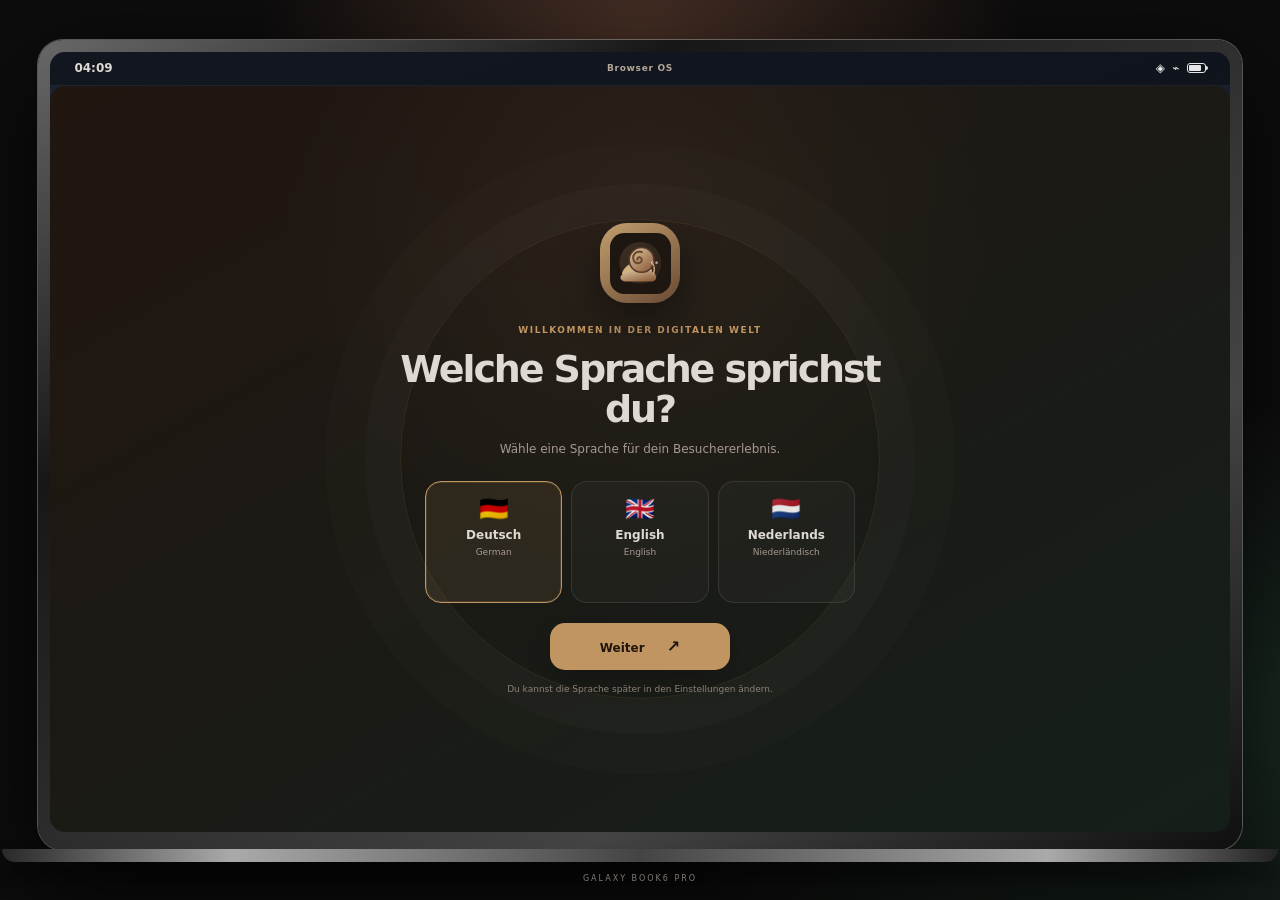
==== standalone/schleim-os-standalone.html @ 32632d46 "Publish standalone Browser OS template branch" ====
<!doctype html>
<html lang="de">
<head>
  <!-- Complete standalone build: all local CSS, JavaScript and icon assets are embedded in this file. -->
  <meta charset="utf-8">
  <meta name="viewport" content="width=device-width, initial-scale=1, viewport-fit=cover">
  <meta name="theme-color" content="#172033">
  <meta name="description" content="Browser OS – a multilingual, responsive visitor experience for phone, tablet and desktop.">
  <meta name="color-scheme" content="dark light">
  <title>Browser OS · Standalone</title>
  <link rel="icon" href="[data-uri]" type="image/svg+xml"><link rel="apple-touch-icon" href="[data-uri]">
  
  
  <style data-source="styles/main.css">
:root{--accent:#d5a66d;--accent-2:#a5b98a;--ink:#f7f1e9;--muted:#b9aaa0;--screen-brightness:1;--glass:78%;--panel:rgba(38,29,25,.72);--line:rgba(255,255,255,.11);--shadow:0 25px 70px rgba(0,0,0,.38);font-family:Inter,ui-sans-serif,system-ui,-apple-system,"Segoe UI",sans-serif}
*{box-sizing:border-box}html,body{margin:0;min-height:100%;background:#100d0d;color:var(--ink)}body{min-height:100vh;overflow-x:hidden}button,input,textarea{font:inherit}button{color:inherit;cursor:pointer}button:focus-visible,input:focus-visible,textarea:focus-visible{outline:2px solid var(--accent);outline-offset:3px}.stage{min-height:100vh;display:flex;align-items:center;justify-content:center;gap:clamp(30px,7vw,120px);padding:30px 5vw;background:radial-gradient(ellipse at 50% 10%,#3b2820 0,transparent 42%),radial-gradient(ellipse at 15% 85%,#1d2b25 0,transparent 34%),#100d0d}.device{width:390px;height:min(844px,calc(100vh - 52px));min-height:690px;padding:8px;border-radius:48px;background:linear-gradient(135deg,#5d5c5b,#171717 28%,#3a3938 70%,#111);box-shadow:0 0 0 1px #7775,0 35px 95px #000b;position:relative;flex:0 0 auto}.screen{height:100%;width:100%;border-radius:40px;overflow:hidden;position:relative;background:#172033;color:var(--ink);isolation:isolate;filter:brightness(var(--screen-brightness));transition:background .4s,filter .2s}.screen:before{content:"";position:absolute;inset:0;background:linear-gradient(160deg,rgba(255,255,255,.025),transparent 30%,rgba(0,0,0,.18));z-index:-2}.screen:after{content:"";position:absolute;z-index:16;top:11px;left:50%;transform:translateX(-50%);width:9px;height:9px;border-radius:50%;background:#050505;box-shadow:0 0 0 2px #34312e,0 0 0 3px #080808;pointer-events:none}.wallpaper-glow{position:absolute;border-radius:50%;filter:blur(50px);opacity:.55;pointer-events:none;z-index:-1}.glow-one{width:310px;height:310px;background:#73503c;right:-160px;top:100px}.glow-two{width:290px;height:290px;background:#354c3b;left:-170px;bottom:70px}.grain{position:absolute;inset:0;pointer-events:none;opacity:.045;z-index:5;background-image:url("data:image/svg+xml,%3Csvg viewBox='0 0 180 180' xmlns='http://www.w3.org/2000/svg'%3E%3Cfilter id='n'%3E%3CfeTurbulence type='fractalNoise' baseFrequency='.8' numOctaves='3' stitchTiles='stitch'/%3E%3C/filter%3E%3Crect width='100%25' height='100%25' filter='url(%23n)' opacity='.35'/%3E%3C/svg%3E")}.side-button{position:absolute;width:4px;background:linear-gradient(90deg,#777,#222);border-radius:4px}.side-button-right{height:90px;right:-4px;top:170px}.side-button-left{height:58px;left:-4px;top:145px}.statusbar{height:42px;display:flex;align-items:center;justify-content:space-between;padding:0 23px;position:relative;z-index:8;font-size:12px;font-weight:700;letter-spacing:.02em}.status-time{border:0;background:none;padding:3px 0;font-weight:800}.status-icons{display:flex;gap:7px;align-items:center;color:#fff}.battery{height:10px;width:19px;border:1px solid currentColor;border-radius:3px;padding:1px;display:inline-flex;position:relative}.battery:after{content:"";position:absolute;right:-3px;top:2px;height:4px;width:2px;background:currentColor;border-radius:0 2px 2px 0}.battery i{display:block;width:86%;height:100%;background:currentColor;border-radius:1px}.eyebrow{font-size:9px;letter-spacing:.17em;font-weight:800;color:var(--accent);margin:0 0 7px}.hidden{display:none!important}.intro-screen{position:absolute;inset:42px 0 22px;display:flex;flex-direction:column;align-items:center;justify-content:center;text-align:center;padding:30px;overflow:hidden}.intro-screen h1{font-size:43px;line-height:.98;letter-spacing:-.07em;margin:12px 0 13px;font-weight:760}.intro-screen h1 span{color:var(--accent);font-weight:450}.intro-copy{font-size:12px;color:var(--muted);max-width:220px;line-height:1.6;margin:0 0 26px}.brand-mark{height:80px;width:80px;border-radius:27px;display:grid;place-items:center;background:linear-gradient(145deg,#d9b17a,#745239);box-shadow:0 15px 40px #0006}.brand-mark img{width:61px;height:61px}.intro-mark{margin-bottom:30px}.primary-button{border:0;background:var(--accent);color:#21170f;border-radius:15px;padding:14px 20px;font-weight:800;font-size:12px;min-width:180px;box-shadow:0 10px 25px #0003}.primary-button span{margin-left:18px;font-size:16px}.text-button{border:0;background:none;color:var(--muted);font-size:11px;margin-top:12px;padding:8px}.intro-footer{position:absolute;bottom:20px;left:24px;right:24px;display:flex;justify-content:space-between;color:#90847c;font-size:8px;letter-spacing:.12em}.intro-orbit{position:absolute;border:1px solid #ddc39a20;border-radius:50%;pointer-events:none}.orbit-a{width:470px;height:470px}.orbit-b{width:330px;height:330px;border-color:#ddc39a13}.home-screen{position:absolute;inset:42px 0 20px;padding:18px 20px 6px;overflow:auto;scrollbar-width:none}.home-screen::-webkit-scrollbar,.app-scroll::-webkit-scrollbar{display:none}.home-topline{display:flex;align-items:center;justify-content:space-between;margin-bottom:17px}.home-topline h2{font-size:28px;letter-spacing:-.06em;margin:0;font-weight:650}.home-topline h2 span{color:var(--accent)}.avatar-button{height:43px;width:43px;border-radius:16px;border:1px solid var(--line);background:#ffffff0c;display:grid;place-items:center}.avatar-button img{width:31px;height:31px}.search-pill{width:100%;border:1px solid var(--line);border-radius:14px;background:#ffffff0c;display:flex;align-items:center;gap:10px;padding:12px 13px;color:#bcb0a8;text-align:left;font-size:11px;margin-bottom:16px;backdrop-filter:blur(var(--glass-blur,14px))}.search-symbol{font-size:20px;line-height:10px}.search-pill kbd{margin-left:auto;font-size:15px;color:#d9c0a4}.hero-card{width:100%;height:150px;position:relative;overflow:hidden;border:1px solid color-mix(in srgb, var(--accent) 25.1%, transparent);border-radius:20px;text-align:left;padding:17px;background:linear-gradient(115deg,#33251f 0,#493428 48%,#26352b 100%);margin-bottom:21px;box-shadow:0 14px 28px #0002}.hero-card:after{content:"";position:absolute;inset:0;background:linear-gradient(90deg,#100c0a50,transparent 75%);pointer-events:none}.hero-tag,.hero-title,.hero-bottom{position:relative;z-index:1;display:block}.hero-tag{font-size:8px;letter-spacing:.14em;color:#dfbd93}.hero-title{font-size:20px;line-height:1.12;letter-spacing:-.045em;margin-top:10px}.hero-title b{font-weight:800;color:#f0c994}.hero-bottom{position:absolute;bottom:15px;left:17px;right:17px;display:flex;align-items:center;justify-content:space-between;color:#d8c9bd;font-size:9px}.hero-arrow{font-size:19px;color:#f1d4ae}.hero-snail{position:absolute;z-index:0;right:17px;top:23px;font-size:74px;filter:drop-shadow(0 12px 14px #0005);transform:rotate(-9deg)}.hero-orbit{position:absolute;right:-35px;top:-70px;width:195px;height:195px;border-radius:50%;border:1px solid #ffffff1c;box-shadow:0 0 0 22px #ffffff08,0 0 0 44px #ffffff05}.section-heading{display:flex;justify-content:space-between;align-items:center;margin:0 1px 12px;font-size:12px;font-weight:750}.section-heading button{border:0;background:none;color:var(--accent);font-size:9px}.tiny-label{font-size:8px;letter-spacing:.14em;color:#a8b99a}.app-grid{display:grid;grid-template-columns:repeat(4,1fr);gap:15px 7px;margin-bottom:21px}.app-icon{border:0;background:none;display:flex;align-items:center;flex-direction:column;gap:6px;min-width:0;padding:0}.app-icon .icon-tile{height:48px;width:48px;border:1px solid #ffffff17;border-radius:16px;background:linear-gradient(145deg,#ffffff18,#ffffff06);display:grid;place-items:center;font-size:22px;box-shadow:0 8px 17px #0002;backdrop-filter:blur(var(--glass-blur,15px));transition:transform .2s,border-color .2s}.app-icon:active .icon-tile{transform:scale(.92)}.app-icon small{font-size:8px;color:#e3d8ce;white-space:nowrap;max-width:78px;overflow:hidden;text-overflow:ellipsis}.mini-project{width:100%;display:flex;align-items:center;gap:11px;padding:11px 12px;border:1px solid var(--line);background:#ffffff0a;border-radius:16px;text-align:left;margin-bottom:14px}.mini-project-icon{height:38px;width:38px;border-radius:12px;background:#b1c5ab1e;display:grid;place-items:center;font-size:19px}.mini-project-copy{display:flex;flex-direction:column;gap:4px;min-width:0}.mini-project-copy b{font-size:10px}.mini-project-copy small{font-size:9px;color:var(--muted)}.mini-arrow{margin-left:auto;color:var(--accent)}.dock{display:flex;justify-content:space-around;align-items:center;padding:8px 10px;margin:0 auto 5px;width:88%;border:1px solid #ffffff20;border-radius:20px;background:#ffffff12;backdrop-filter:blur(var(--glass-blur,24px));box-shadow:0 12px 25px #0002}.dock button{height:43px;width:49px;border:0;border-radius:14px;background:#ffffff0b;font-size:21px}.gesture-area{position:absolute;bottom:0;left:0;right:0;height:20px;z-index:15;display:flex;justify-content:center;align-items:center;pointer-events:none}.gesture-bar{pointer-events:auto;width:105px;height:4px;border:0;border-radius:8px;background:#ffffffb8;padding:0}.app-screen{position:absolute;inset:42px 0 18px;z-index:6;background:linear-gradient(155deg,#211a17f2,#171b19f6 70%);backdrop-filter:blur(var(--glass-blur,22px));display:flex;flex-direction:column;animation:app-in .24s ease-out}.app-window-bar{height:58px;flex:0 0 58px;display:flex;align-items:center;justify-content:space-between;padding:0 17px;border-bottom:1px solid var(--line)}.round-icon-button{width:32px;height:32px;border-radius:50%;border:1px solid var(--line);background:#ffffff0b;font-size:20px;display:grid;place-items:center;line-height:1}.app-window-title{display:flex;align-items:center;gap:9px;font-size:12px}.app-window-title span{font-size:17px}.app-scroll{overflow:auto;flex:1;padding:20px 18px 28px;scrollbar-width:none}.app-hero{padding:18px;border:1px solid color-mix(in srgb, var(--accent) 18.8%, transparent);border-radius:19px;background:linear-gradient(140deg,#463328,#26352c);margin-bottom:17px;position:relative;overflow:hidden}.app-hero .eyebrow{color:#e5bd8c}.app-hero h2{font-size:25px;letter-spacing:-.055em;margin:4px 0 8px;line-height:1.05}.app-hero p{font-size:10px;line-height:1.6;color:#e0d2c6;margin:0;max-width:245px}.app-hero .large-emoji{position:absolute;font-size:62px;right:12px;bottom:8px;opacity:.9}.content-heading{font-size:13px;margin:19px 0 10px;letter-spacing:-.02em}.body-copy{font-size:11px;line-height:1.75;color:#c7bab0}.info-grid{display:grid;grid-template-columns:repeat(2,1fr);gap:9px;margin:12px 0}.info-card,.project-card,.link-card,.feature-card{border:1px solid var(--line);border-radius:15px;background:#ffffff09;padding:13px}.info-card span{font-size:18px}.info-card b,.project-card b,.link-card b,.feature-card b{display:block;font-size:10px;margin:7px 0 4px}.info-card small,.project-card small,.link-card small,.feature-card small{font-size:9px;color:var(--muted);line-height:1.5;display:block}.pill-row{display:flex;flex-wrap:wrap;gap:6px;margin:10px 0}.pill{border:1px solid color-mix(in srgb, var(--accent) 22.0%, transparent);border-radius:30px;padding:6px 9px;color:#e7c99f;font-size:9px;background:color-mix(in srgb, var(--accent) 4.7%, transparent)}.link-list,.project-list{display:grid;gap:9px}.link-card{display:flex;align-items:center;gap:11px;text-decoration:none;color:inherit;transition:background .2s,border-color .2s}.link-card:hover{background:#ffffff14;border-color:color-mix(in srgb, var(--accent) 37.6%, transparent)}.link-card .link-icon{height:37px;width:37px;display:grid;place-items:center;border-radius:12px;background:#ffffff0c;font-size:18px;flex:0 0 auto}.link-card .link-text{min-width:0;flex:1}.link-card b{margin:0 0 3px}.link-card .chevron{color:var(--accent);font-size:17px}.project-card{display:flex;gap:10px;align-items:flex-start}.project-icon{height:35px;width:35px;border-radius:11px;background:#ffffff0d;display:grid;place-items:center;font-size:18px;flex:0 0 auto}.project-card div:last-child{min-width:0}.project-card b{margin:1px 0 4px}.project-card p{font-size:9px;line-height:1.55;color:var(--muted);margin:0}.project-card .status{display:inline-block;margin-top:6px;color:#b8c8a7;font-size:8px;letter-spacing:.04em}.feature-card{margin:10px 0}.feature-card .feature-head{display:flex;align-items:center;gap:9px}.feature-card .feature-head span{font-size:20px}.feature-card p{font-size:9px;line-height:1.6;color:var(--muted);margin:8px 0 0}.app-button{border:0;border-radius:12px;background:var(--accent);color:#20170f;padding:11px 14px;font-size:10px;font-weight:800;display:inline-flex;align-items:center;gap:10px;text-decoration:none;margin-top:9px}.app-button.secondary{background:#ffffff0e;color:#f1e6dc;border:1px solid var(--line)}.notice{padding:11px 12px;border-left:2px solid var(--accent);background:color-mix(in srgb, var(--accent) 4.3%, transparent);color:#cdbdaf;font-size:9px;line-height:1.6;border-radius:0 10px 10px 0;margin:13px 0}.website-pages{display:grid;grid-template-columns:1fr 1fr;gap:8px}.website-pages a{min-height:86px;text-decoration:none;color:inherit;border:1px solid var(--line);background:#ffffff08;padding:11px;border-radius:13px}.website-pages a span{font-size:17px}.website-pages a b{display:block;font-size:9px;margin:6px 0 3px}.website-pages a small{display:block;font-size:8px;color:var(--muted)}.note-field{width:100%;min-height:210px;resize:vertical;border:1px solid var(--line);border-radius:14px;padding:13px;background:#08070650;color:var(--ink);font-size:11px;line-height:1.6}.save-row{display:flex;justify-content:space-between;align-items:center;font-size:9px;color:var(--muted);margin-top:8px}.control-panel{position:absolute;z-index:12;inset:40px 0 0;padding:8px 18px 30px;background:linear-gradient(160deg,rgba(28,23,21,.97),rgba(19,28,23,.97));backdrop-filter:blur(var(--glass-blur,28px));border-radius:26px 26px 0 0;overflow:auto;animation:panel-in .23s ease-out}.panel-handle{height:4px;width:40px;border-radius:8px;background:#ffffff55;margin:0 auto 18px}.panel-heading{display:flex;justify-content:space-between;align-items:center;margin-bottom:16px}.panel-heading h2{margin:0;font-size:22px;letter-spacing:-.05em}.quick-grid{display:grid;grid-template-columns:1fr 1fr;gap:9px}.quick-tile{height:76px;border:1px solid var(--line);border-radius:15px;background:#ffffff0b;text-align:left;padding:10px 12px;display:grid;grid-template-columns:26px 1fr;grid-template-rows:1fr 1fr;align-items:center}.quick-tile>span{grid-row:1/3;font-size:21px;color:var(--accent)}.quick-tile b{font-size:10px}.quick-tile small{font-size:8px;color:var(--muted)}.quick-tile.active{background:color-mix(in srgb, var(--accent) 12.9%, transparent);border-color:color-mix(in srgb, var(--accent) 30.2%, transparent)}.slider-card{margin-top:10px;border:1px solid var(--line);background:#ffffff08;border-radius:14px;padding:11px 12px}.slider-card>div{display:flex;align-items:center;gap:8px;font-size:10px}.slider-card>div span{font-size:16px;color:var(--accent)}.slider-card output{margin-left:auto;color:var(--muted);font-size:9px}.slider-card input{width:100%;accent-color:var(--accent);margin:11px 0 0}.wallpaper-card{padding:13px;margin-top:10px;border:1px solid var(--line);background:#ffffff08;border-radius:14px}.wallpaper-title b{font-size:10px;display:block}.wallpaper-title small{font-size:8px;color:var(--muted)}.wallpaper-options{display:grid;grid-template-columns:repeat(4,1fr);gap:7px;margin-top:11px}.wall-choice{border:0;background:none;padding:0;display:grid;gap:5px;justify-items:center;font-size:8px;color:var(--muted)}.wall-choice i{height:37px;width:100%;border:2px solid transparent;border-radius:9px;background:linear-gradient(130deg,#261915,#596146)}.wall-choice[data-wall="blue"] i{background:linear-gradient(130deg,#131f36,#52718e)}.wall-choice[data-wall="forest"] i{background:linear-gradient(130deg,#14261f,#667e50)}.wall-choice[data-wall="amber"] i{background:linear-gradient(130deg,#351b12,#b06a39)}.wall-choice.selected i{border-color:var(--accent)}.control-footnote{font-size:8px;line-height:1.5;color:var(--muted);margin:10px 2px 2px}.panel-actions{display:grid;grid-template-columns:1fr;gap:7px;margin-top:10px}.panel-actions button{border:1px solid var(--line);border-radius:12px;background:#ffffff09;text-align:left;padding:11px 12px;font-size:10px}.panel-actions button:first-letter{color:var(--accent)}.search-screen{position:absolute;z-index:13;inset:42px 0 18px;padding:12px 17px 28px;background:linear-gradient(150deg,#211a17f5,#18201cf5);backdrop-filter:blur(var(--glass-blur,25px));animation:panel-in .2s ease-out}.search-header{display:flex;gap:8px;align-items:center}.search-header input{min-width:0;flex:1;border:1px solid var(--line);background:#ffffff0b;border-radius:13px;padding:11px 12px;color:var(--ink);font-size:11px}.search-caption{margin:22px 2px 11px}.search-results{display:grid;gap:8px}.search-result{display:flex;align-items:center;gap:11px;text-align:left;border:1px solid var(--line);border-radius:13px;padding:10px;background:#ffffff08}.search-result span{font-size:19px}.search-result b{font-size:10px;display:block}.search-result small{font-size:8px;color:var(--muted)}.lock-screen{position:absolute;z-index:14;inset:0;padding:58px 25px 36px;background:linear-gradient(155deg,#191410eF,#17231dF2),radial-gradient(circle at 75% 25%,#9a6a4140,transparent 38%);backdrop-filter:blur(var(--glass-blur,25px));display:flex;flex-direction:column;justify-content:space-between;text-align:center}.lock-top{display:flex;justify-content:space-between;font-size:8px;letter-spacing:.12em;color:#d8c9ba}.lock-clock{margin-top:30px}.lock-clock div{font-size:72px;letter-spacing:-.09em;font-weight:250}.lock-clock p{font-size:11px;color:#c8b8a9;margin:0}.lock-bottom p{font-size:9px;color:#c9baad}.unlock-button{height:46px;width:46px;border-radius:50%;border:1px solid #ffffff44;background:#ffffff14;font-size:22px}.toast{position:absolute;z-index:20;bottom:35px;left:50%;transform:translate(-50%,20px);opacity:0;pointer-events:none;white-space:nowrap;padding:10px 14px;border-radius:30px;background:#e6d4c0;color:#251910;font-size:9px;font-weight:700;box-shadow:0 10px 20px #0004;transition:.22s}.toast.show{opacity:1;transform:translate(-50%,0)}.outside-caption{width:min(360px,30vw);color:#f7ede1}.caption-logo{height:54px;width:54px;border:1px solid #e2c29b55;background:#ffffff0c;border-radius:18px;display:grid;place-items:center;margin-bottom:25px}.caption-logo img{width:42px}.outside-caption h2{font-size:clamp(34px,4.2vw,58px);line-height:.98;letter-spacing:-.07em;margin:8px 0 16px}.outside-caption h2 span{color:var(--accent);font-weight:450}.outside-caption>p:not(.eyebrow){max-width:290px;color:#b9aaa0;font-size:12px;line-height:1.7}.caption-meta{display:flex;gap:17px;margin-top:55px;color:#84766d;font-size:8px;letter-spacing:.12em}.reduce-motion *{animation:none!important;transition:none!important;scroll-behavior:auto!important}
body[data-wallpaper="blue"] .screen{background:#111b2a}body[data-wallpaper="blue"] .glow-one{background:#38577f}body[data-wallpaper="blue"] .glow-two{background:#243f50}body[data-wallpaper="forest"] .screen{background:#111d18}body[data-wallpaper="forest"] .glow-one{background:#456247}body[data-wallpaper="forest"] .glow-two{background:#283a2d}body[data-wallpaper="amber"] .screen{background:#25150f}body[data-wallpaper="amber"] .glow-one{background:#8d4e2e}body[data-wallpaper="amber"] .glow-two{background:#59402b}
body[data-theme="light"]{--ink:#f9f4ed;--muted:#c7b9af}body[data-theme="light"] .screen{filter:brightness(1.12)}body[data-theme="light"] .app-screen,body[data-theme="light"] .control-panel,body[data-theme="light"] .search-screen{background:linear-gradient(150deg,rgba(57,49,44,.94),rgba(44,55,47,.95))}
@keyframes app-in{from{opacity:0;transform:translateY(12px)}to{opacity:1;transform:translateY(0)}}@keyframes panel-in{from{opacity:0;transform:translateY(15px)}to{opacity:1;transform:translateY(0)}}
@media(max-width:760px){.stage{padding:0;display:block;min-height:100dvh;background:#17120f}.device{width:100%;height:100dvh;min-height:0;padding:0;border-radius:0;background:#17120f;box-shadow:none}.device:before,.side-button,.outside-caption{display:none}.screen{border-radius:0;min-height:100dvh}.screen:after{top:calc(10px + env(safe-area-inset-top))}.statusbar{padding-top:env(safe-area-inset-top);height:calc(42px + env(safe-area-inset-top));padding-left:24px;padding-right:24px}.intro-screen{inset:calc(42px + env(safe-area-inset-top)) 0 calc(22px + env(safe-area-inset-bottom))}.home-screen{inset:calc(42px + env(safe-area-inset-top)) 0 calc(20px + env(safe-area-inset-bottom));padding-top:14px}.app-screen{inset:calc(42px + env(safe-area-inset-top)) 0 calc(18px + env(safe-area-inset-bottom))}.control-panel{inset:calc(40px + env(safe-area-inset-top)) 0 0;padding-bottom:calc(30px + env(safe-area-inset-bottom))}.search-screen{inset:calc(42px + env(safe-area-inset-top)) 0 calc(18px + env(safe-area-inset-bottom))}.gesture-area{height:calc(20px + env(safe-area-inset-bottom));padding-bottom:env(safe-area-inset-bottom)}.lock-screen{padding-top:calc(58px + env(safe-area-inset-top));padding-bottom:calc(36px + env(safe-area-inset-bottom))}}
@media(max-height:740px) and (min-width:761px){.device{height:calc(100vh - 24px);min-height:620px}.home-screen{padding-top:10px}.hero-card{height:126px;margin-bottom:14px}.app-grid{gap:10px 7px;margin-bottom:12px}.app-icon .icon-tile{height:42px;width:42px}.home-topline{margin-bottom:11px}}
@media(prefers-reduced-motion:reduce){*,*:before,*:after{animation-duration:.01ms!important;transition-duration:.01ms!important;scroll-behavior:auto!important}}

/* Visitor-first pages and app-style project navigation */
.visitor-welcome{border:1px solid rgba(213,166,109,.22);background:linear-gradient(135deg,rgba(213,166,109,.12),rgba(165,185,138,.08));border-radius:15px;padding:13px;margin:10px 0 15px}
.visitor-welcome b{font-size:11px;display:block;color:#f2d5ad}
.visitor-welcome p{font-size:9px;line-height:1.6;color:var(--muted);margin:6px 0 0}
.website-pages button{min-height:86px;text-align:left;text-decoration:none;color:inherit;border:1px solid var(--line);background:#ffffff08;padding:11px;border-radius:13px;display:flex;flex-direction:column;align-items:flex-start;justify-content:flex-start}
.website-pages button:active,.project-open:active{transform:scale(.98)}
.project-open{width:100%;display:flex;align-items:center;gap:11px;padding:11px 12px;border:1px solid var(--line);background:#ffffff09;border-radius:15px;text-align:left;color:inherit;transition:background .2s,border-color .2s}
.project-open:hover{background:#ffffff13;border-color:color-mix(in srgb, var(--accent) 33.3%, transparent)}
.project-open>span:nth-child(2){display:flex;flex-direction:column;gap:4px;min-width:0;flex:1}
.project-open b{font-size:10px}
.project-open small{font-size:9px;color:var(--muted);line-height:1.45}
.project-open>strong{color:var(--accent);font-size:17px;font-weight:500}
.feed-card{border:1px solid var(--line);background:#ffffff09;border-radius:15px;padding:13px;margin:9px 0}
.feed-top{display:flex;align-items:center;gap:9px;margin-bottom:10px}
.feed-avatar{width:33px;height:33px;border-radius:12px;display:grid;place-items:center;background:color-mix(in srgb, var(--accent) 10.6%, transparent);font-size:18px}
.feed-top b,.feed-top small{display:block}
.feed-top b{font-size:9px}
.feed-top small{font-size:8px;color:var(--muted);margin-top:3px}
.feed-card h4{font-size:11px;margin:0 0 6px;color:#f0d3ad}
.feed-card p{font-size:9px;line-height:1.65;color:#cbbfb5;margin:0}
.feed-tags{display:block;color:#b6c59f;font-size:8px;line-height:1.6;margin-top:8px}
.embed-shell{border:1px solid var(--line);border-radius:15px;overflow:hidden;background:#ffffff07;margin:10px 0}
.embed-placeholder{display:flex;flex-direction:column;align-items:flex-start;gap:7px;padding:14px}
.embed-placeholder>span{font-size:25px}
.embed-placeholder b{font-size:11px}
.embed-placeholder small{font-size:9px;line-height:1.6;color:var(--muted)}
.embed-placeholder .app-button{margin-top:4px}
.embedded-frame-wrap{padding:10px}
.embedded-frame-head{display:flex;justify-content:space-between;align-items:center;margin:0 2px 8px;font-size:10px}
.embedded-frame-wrap iframe{width:100%;height:430px;border:1px solid var(--line);border-radius:12px;background:#fff}
.embedded-frame-wrap .body-copy{font-size:9px}
.legal-toolbar{display:flex;align-items:center;justify-content:space-between;gap:8px;color:var(--muted);font-size:8px;margin:0 1px 9px}
.legal-toolbar .text-button{margin:0;padding:6px 0;color:var(--accent);font-size:8px}
.legal-sections{display:grid;gap:8px}
.legal-section{border:1px solid var(--line);border-radius:13px;background:#ffffff08;overflow:hidden}
.legal-section summary{list-style:none;display:flex;align-items:center;justify-content:space-between;gap:9px;padding:12px;font-size:10px;font-weight:750;cursor:pointer;line-height:1.45}
.legal-section summary::-webkit-details-marker{display:none}
.legal-section summary span{color:var(--accent);font-size:15px;flex:0 0 auto;transition:transform .2s}
.legal-section[open] summary span{transform:rotate(45deg)}
.legal-body{padding:0 12px 12px;border-top:1px solid #ffffff0b}
.legal-body p{font-size:9px;line-height:1.7;color:#cfc2b8;white-space:normal;margin:10px 0 0;overflow-wrap:anywhere}
.instruction-list{padding-left:18px;color:#d2c6bd;font-size:9px;line-height:1.75}
.instruction-list li{padding:3px 0 3px 3px}
.warning-notice{border-left-color:var(--accent);background:rgba(213,166,109,.1)}
.control-footnote{font-size:8px;line-height:1.5;color:#a99a8f;margin:11px 2px}
.panel-actions{padding-bottom:10px}
@media (max-width:470px){
  .stage{padding:0;min-height:100svh;display:flex;align-items:stretch;justify-content:center;background:#100d0d}
  .device{width:100vw;height:100svh;min-height:0;padding:0;border-radius:0;background:#100d0d;box-shadow:none}
  .screen{border-radius:0}
  .side-button,.outside-caption{display:none}
  .screen:after{top:8px}
  .statusbar{padding-left:23px;padding-right:23px}
}
@media (prefers-reduced-motion:reduce){*,*::before,*::after{scroll-behavior:auto!important;animation-duration:.01ms!important;transition-duration:.01ms!important}}
.site-image-grid{display:grid;grid-template-columns:1fr 1fr 1fr;gap:7px;margin:12px 0 16px}
.site-image-grid img{width:100%;height:112px;object-fit:cover;border-radius:12px;border:1px solid var(--line);background:#ffffff0a}
.gesture-hint{font-size:8px;color:#a99a8f;text-align:center;margin:-7px 0 14px;letter-spacing:.02em}

/* Pull-down gesture support: reserve the status strip for the OS quick-settings gesture. */
.statusbar{touch-action:pan-x;user-select:none;-webkit-user-select:none}
.statusbar button{touch-action:pan-x}
.control-panel{overscroll-behavior:contain}


/* Language welcome screen */
.language-screen{position:absolute;z-index:18;inset:42px 0 22px;display:flex;flex-direction:column;align-items:center;justify-content:center;text-align:center;padding:28px;overflow:auto;background:radial-gradient(circle at 50% 18%,#6b493433,transparent 42%),linear-gradient(150deg,#251812,#17221c)}
.language-orbit{position:absolute;width:480px;height:480px;border:1px solid color-mix(in srgb, var(--accent) 13.3%, transparent);border-radius:50%;box-shadow:0 0 0 35px #ffffff05,0 0 0 75px #ffffff03;pointer-events:none}
.language-mark{position:relative;z-index:1;margin-bottom:22px}
.language-screen h1{position:relative;z-index:1;font-size:clamp(26px,5vw,38px);letter-spacing:-.055em;line-height:1.05;max-width:520px;margin:8px 0 10px}
.language-copy{position:relative;z-index:1;max-width:380px;color:var(--muted);font-size:12px;line-height:1.6;margin:0 0 22px}
.language-options{position:relative;z-index:1;display:grid;grid-template-columns:repeat(3,minmax(92px,1fr));gap:9px;width:min(100%,430px);margin-bottom:20px}
.language-option{display:flex;flex-direction:column;align-items:center;gap:5px;min-height:104px;border:1px solid var(--line);border-radius:16px;background:#ffffff08;padding:13px 8px;color:var(--ink)}
.language-option span{font-size:24px}.language-option b{font-size:12px}.language-option small{font-size:9px;color:var(--muted)}.language-option.selected{border-color:var(--accent);background:color-mix(in srgb, var(--accent) 10.6%, transparent);box-shadow:0 0 0 1px color-mix(in srgb, var(--accent) 18.8%, transparent) inset}
.language-footnote{position:relative;z-index:1;color:#9c8f84;font-size:9px;margin:14px 0 0}

/* Embedded Wix areas: honest source disclosure and responsive viewport */
.embed-code-details{margin-top:12px;border:1px solid var(--line);border-radius:14px;background:#ffffff07;overflow:hidden}
.embed-code-details summary{cursor:pointer;padding:12px 13px;font-size:10px;font-weight:750;list-style:none}.embed-code-details summary::-webkit-details-marker{display:none}.embed-code-details summary:after{content:'＋';float:right;color:var(--accent)}
.embed-code-details[open] summary:after{content:'−'}
.embed-code-details pre{overflow:auto;white-space:pre-wrap;overflow-wrap:anywhere;background:#0808088a;color:#d9c6ae;padding:13px;margin:0;font:10px/1.55 ui-monospace,SFMono-Regular,Consolas,monospace;border-top:1px solid var(--line)}
.embed-code-details .app-button{margin:10px 12px 12px;width:calc(100% - 24px)}
.embedded-frame-wrap iframe{width:100%;height:520px;border:1px solid var(--line);border-radius:14px;background:#fff}
.embed-provenance{font-size:9px;line-height:1.55;color:var(--muted);margin:8px 2px 0}

/* Device detection badge and responsive shells */
.device-detection-card{border:1px solid color-mix(in srgb, var(--accent) 18.8%, transparent);background:#ffffff08;border-radius:16px;padding:13px 14px;margin-top:20px;display:grid;gap:5px;max-width:330px}
.device-detection-card>b{font-size:13px}.device-detection-card>small{font-size:10px;color:var(--muted)}.device-preview-buttons{display:flex;flex-wrap:wrap;gap:6px;margin-top:7px}
.device-preview-buttons button{border:1px solid var(--line);border-radius:20px;background:#ffffff0a;padding:6px 9px;font-size:9px}.device-preview-buttons button.active{background:color-mix(in srgb, var(--accent) 13.3%, transparent);border-color:var(--accent);color:#f4d7b3}
.desktop-sidebar,.desktop-info-panel{display:none}
body[data-device="tablet"] .stage{padding:22px 3vw;gap:28px}
body[data-device="tablet"] .device{width:min(1100px,91vw);height:min(91vh,1000px);min-height:650px;padding:9px;border-radius:39px;background:linear-gradient(135deg,#777,#1c1c1c 28%,#4b4b4b 70%,#111);box-shadow:0 0 0 1px #aaa5,0 32px 90px #000b}
body[data-device="tablet"] .screen{border-radius:30px}
body[data-device="tablet"] .screen:after{top:12px;width:7px;height:7px}
body[data-device="tablet"] .statusbar{height:42px;padding-inline:34px}
body[data-device="tablet"] .home-screen{inset:42px 0 20px;padding:24px 32px 12px}
body[data-device="tablet"] .app-grid{grid-template-columns:repeat(6,minmax(68px,1fr));gap:20px 12px}
body[data-device="tablet"] .app-icon .icon-tile{height:58px;width:58px;border-radius:19px;font-size:25px}
body[data-device="tablet"] .app-icon small{font-size:10px;max-width:110px}
body[data-device="tablet"] .hero-card{height:190px;padding:23px}.hero-title{font-size:25px}
body[data-device="tablet"] .app-scroll{padding:26px 32px 34px}
body[data-device="tablet"] .app-hero{padding:24px}.body-copy{font-size:12px;line-height:1.8}
body[data-device="tablet"] .website-pages{grid-template-columns:repeat(3,minmax(0,1fr))}
body[data-device="tablet"] .info-grid{grid-template-columns:repeat(3,minmax(0,1fr))}
body[data-device="tablet"] .control-panel{inset:42px 0 0 24%;border-radius:28px 0 0 0;max-width:760px;margin-left:auto;padding:22px 26px 32px}

body[data-device="desktop"] .stage{padding:34px 3vw 45px;display:flex;align-items:center;justify-content:center;gap:0;min-height:100vh;background:radial-gradient(ellipse at 50% 8%,#493126,transparent 42%),radial-gradient(ellipse at 90% 80%,#1c3026,transparent 32%),#0e0d0d}
body[data-device="desktop"] .device{width:min(1500px,94vw);height:min(930px,90vh);min-height:680px;padding:12px 12px 18px;border-radius:25px;background:linear-gradient(145deg,#686868,#171717 27%,#444 72%,#101010);box-shadow:0 0 0 1px #9998,0 34px 100px #000c;flex:none}
body[data-device="desktop"] .device:before{content:'';position:absolute;left:-3%;right:-3%;height:13px;bottom:-12px;border-radius:0 0 24px 24px;background:linear-gradient(90deg,#292929,#aaa 18%,#444 50%,#aaa 82%,#222);box-shadow:0 15px 20px #0008}
body[data-device="desktop"] .device:after{content:'GALAXY BOOK6 PRO';position:absolute;left:0;right:0;bottom:-33px;text-align:center;color:#827a73;font-size:8px;letter-spacing:.25em}
body[data-device="desktop"] .side-button{display:none}body[data-device="desktop"] .screen{border-radius:15px}
body[data-device="desktop"] .screen:after{display:none}
body[data-device="desktop"] .statusbar{height:34px;padding:0 24px;background:#0d0e0f88;border-bottom:1px solid #ffffff10}
body[data-device="desktop"] .statusbar:before{content:'Browser OS';position:absolute;left:50%;transform:translateX(-50%);font-size:9px;letter-spacing:.08em;color:#c8b9aa}
body[data-device="desktop"] .home-screen{inset:34px 0 0;padding:28px 28px 24px;display:grid;grid-template-columns:205px minmax(0,1fr) 250px;gap:22px;align-items:stretch;overflow:hidden}
body[data-device="desktop"] .desktop-sidebar{display:flex;flex-direction:column;gap:8px;border:1px solid var(--line);border-radius:19px;background:#ffffff07;padding:17px 13px;min-width:0}
body[data-device="desktop"] .desktop-brand{display:flex;align-items:center;gap:9px;padding:4px 4px 17px;border-bottom:1px solid var(--line)}
body[data-device="desktop"] .desktop-brand img{width:36px;height:36px}.desktop-brand span{display:flex;flex-direction:column;gap:3px}.desktop-brand b{font-size:10px}.desktop-brand small{font-size:8px;color:var(--muted)}
body[data-device="desktop"] .desktop-sidebar-label{font-size:8px;letter-spacing:.18em;color:#9d8c7e;margin:10px 6px 4px}
body[data-device="desktop"] .desktop-sidebar>button{border:1px solid transparent;border-radius:10px;background:transparent;text-align:left;padding:10px;font-size:11px;display:flex;gap:9px;align-items:center}
body[data-device="desktop"] .desktop-sidebar>button:hover{background:#ffffff0d;border-color:var(--line)}
body[data-device="desktop"] .desktop-main{min-width:0;overflow:auto;scrollbar-width:thin;padding-right:4px;display:flex;flex-direction:column}
body[data-device="desktop"] .home-topline h2{font-size:31px}body[data-device="desktop"] .search-pill{max-width:720px}
body[data-device="desktop"] .hero-card{height:174px;min-height:174px}
body[data-device="desktop"] .app-grid{grid-template-columns:repeat(7,minmax(72px,1fr));gap:18px 12px}
body[data-device="desktop"] .app-icon .icon-tile{height:56px;width:56px;border-radius:18px;font-size:25px}
body[data-device="desktop"] .app-icon small{font-size:9px;max-width:105px}
body[data-device="desktop"] .desktop-info-panel{display:flex;flex-direction:column;gap:12px;min-width:0}
body[data-device="desktop"] .desktop-info-card{border:1px solid var(--line);background:#ffffff08;border-radius:17px;padding:15px;display:flex;flex-direction:column;gap:6px}
body[data-device="desktop"] .desktop-info-card h3{margin:0;font-size:15px}.desktop-info-card p:not(.eyebrow){font-size:10px;line-height:1.6;color:var(--muted);margin:2px 0 8px}
body[data-device="desktop"] .desktop-info-card button{border:1px solid color-mix(in srgb, var(--accent) 26.7%, transparent);border-radius:9px;background:color-mix(in srgb, var(--accent) 7.1%, transparent);padding:9px;text-align:left;font-size:9px}
body[data-device="desktop"] .desktop-info-icon{font-size:31px}
body[data-device="desktop"] .dock{width:min(500px,80%);margin-top:auto;position:sticky;bottom:0}
body[data-device="desktop"] .app-screen{inset:34px 0 0;border-radius:0 0 15px 15px;background:linear-gradient(155deg,#211a17f7,#171b19f9)}
body[data-device="desktop"] .app-window-bar{height:64px;flex-basis:64px;padding:0 28px}
body[data-device="desktop"] .app-window-title{font-size:15px}.app-window-title span{font-size:20px}
body[data-device="desktop"] .app-scroll{padding:28px clamp(26px,5vw,80px) 42px;max-width:1200px;width:100%;align-self:center}
body[data-device="desktop"] .app-hero h2{font-size:33px}.app-hero p:not(.eyebrow){font-size:13px}
body[data-device="desktop"] .website-pages{grid-template-columns:repeat(4,minmax(0,1fr))}
body[data-device="desktop"] .info-grid{grid-template-columns:repeat(4,minmax(0,1fr))}
body[data-device="desktop"] .project-list{grid-template-columns:repeat(2,minmax(0,1fr))}
body[data-device="desktop"] .control-panel{inset:34px 0 0 auto;width:min(520px,45%);border-radius:18px 0 0 0;padding:25px 28px 35px;box-shadow:-20px 0 70px #0008}
body[data-device="desktop"] .quick-grid{grid-template-columns:repeat(3,1fr)}
body[data-device="desktop"] .search-screen{inset:34px 0 0;padding:22px 28px 42px}
body[data-device="desktop"] .search-results{grid-template-columns:repeat(2,minmax(0,1fr))}
body[data-device="desktop"] .lock-screen{border-radius:15px}
body[data-device="desktop"] .gesture-area{display:none}
body[data-device="desktop"] .outside-caption{display:none}
body[data-device="desktop"] .language-screen,.device[data-device="desktop"] .language-screen{border-radius:15px}

@media(max-width:760px){.language-screen{inset:calc(42px + env(safe-area-inset-top)) 0 calc(22px + env(safe-area-inset-bottom));padding:20px}.language-screen h1{font-size:29px}.language-options{gap:6px}.language-option{min-height:94px;padding:10px 5px}.language-option b{font-size:11px}}
@media(min-width:761px) and (max-width:1199px){body[data-device="tablet"] .outside-caption{display:none}body[data-device="tablet"] .language-screen{inset:42px 0 22px}body[data-device="tablet"] .device{width:min(1100px,94vw)}body[data-device="tablet"] .home-topline h2{font-size:32px}}
@media(min-width:1200px){body[data-device="desktop"] .language-screen{inset:34px 0 0}body[data-device="desktop"] .language-options{max-width:570px}body[data-device="desktop"] .language-option{min-height:122px}}

/* Original creator projects run inside isolated, responsive app frames. */
.project-runtime-card{border:1px solid var(--line);border-radius:16px;background:#ffffff08;padding:10px;margin:10px 0 14px;overflow:hidden}
.project-runtime-card .embedded-frame-head{display:flex;align-items:center;justify-content:space-between;gap:10px;margin:0 0 9px;font-size:10px}
.runtime-status{font-size:7px;letter-spacing:.13em;color:#b6c9a9;border:1px solid #b6c9a944;border-radius:20px;padding:5px 8px;white-space:nowrap}
.project-runtime-frame{display:block;width:100%;height:min(68vh,720px);min-height:500px;border:1px solid var(--line);border-radius:12px;background:#fff}
.runtime-actions{display:flex;flex-wrap:wrap;gap:7px;align-items:center}
.runtime-actions .app-button{margin-top:3px}
.shop-runtime-toolbar{display:flex;align-items:center;justify-content:space-between;gap:12px;padding:12px;border:1px solid var(--line);border-radius:14px;background:#ffffff08;margin:12px 0}
.shop-runtime-toolbar>div{display:flex;flex-direction:column;gap:4px;min-width:0}
.shop-runtime-toolbar b{font-size:10px}
.shop-runtime-toolbar small{font-size:8px;color:var(--muted)}
.shop-runtime-toolbar .app-button{margin:0;white-space:nowrap}
.shop-app-frame{display:block;width:100%;height:min(82vh,1050px);min-height:680px;border:1px solid var(--line);border-radius:14px;background:#172033;overflow:hidden}
@media(max-width:520px){.project-runtime-frame{height:68vh;min-height:460px}.shop-runtime-toolbar{align-items:flex-start;flex-direction:column}.shop-app-frame{height:76vh;min-height:620px}}
@media(min-width:761px){body[data-device="tablet"] .project-runtime-frame{height:min(72vh,850px);min-height:620px}body[data-device="tablet"] .shop-app-frame{height:min(82vh,1120px);min-height:780px}}
@media(min-width:1100px){body[data-device="desktop"] .project-runtime-frame{height:min(74vh,920px);min-height:680px}body[data-device="desktop"] .shop-app-frame{height:min(84vh,1200px);min-height:820px}}


/* Consolidated legal app and website image gallery */
.legal-select-label{display:block;margin:14px 1px 7px;font-size:10px;font-weight:750;color:var(--muted)}
.legal-document-select{width:100%;min-height:46px;border:1px solid var(--line);border-radius:13px;background:#ffffff0c;color:var(--ink);padding:11px 13px;font-size:11px;font-weight:700;outline:none;appearance:auto}
.legal-document-select option{background:#251a15;color:#f7f1e9}
.legal-document-heading{display:flex;align-items:center;gap:11px;padding:13px;margin:14px 0 10px;border:1px solid color-mix(in srgb, var(--accent) 18.8%, transparent);border-radius:14px;background:color-mix(in srgb, var(--accent) 4.3%, transparent)}
.legal-document-heading>span{font-size:25px}.legal-document-heading b{display:block;font-size:12px}.legal-document-heading small{display:block;color:var(--muted);font-size:9px;margin-top:4px;line-height:1.45}
.legal-body p{font-size:10px;line-height:1.75;color:#d3c7bd;margin:0;padding:11px 12px;border-top:1px solid #ffffff0b}
.legal-body p:first-child{border-top:0}.legal-document-heading + .legal-sections{margin-top:8px}
.image-gallery{display:grid;grid-template-columns:repeat(2,minmax(0,1fr));gap:10px;margin:12px 0}
.image-gallery-item{display:block;min-width:0;padding:7px;border:1px solid var(--line);border-radius:14px;background:#ffffff08;color:inherit;text-decoration:none;overflow:hidden}
.image-gallery-item img{display:block;width:100%;height:165px;object-fit:cover;border-radius:9px;background:#ffffff0b}
.image-gallery-item span{display:block;font-size:9px;color:var(--muted);padding:8px 3px 2px}
@media(min-width:761px){.image-gallery{grid-template-columns:repeat(3,minmax(0,1fr))}.image-gallery-item img{height:230px}}

.legal-introduction{margin:9px 1px 12px;padding:12px 13px;border:1px solid var(--line);border-radius:12px;background:#ffffff08;color:var(--ink);font-size:10px;line-height:1.75}

/* Google search shortcut in the OS app finder */
.google-search-button{width:32px;height:32px;flex:0 0 32px;border:1px solid rgba(213,166,109,.42);border-radius:50%;background:linear-gradient(145deg,var(--accent),#a97843);color:#24170f;font-weight:900;font-size:15px;display:grid;place-items:center;box-shadow:0 4px 14px rgba(0,0,0,.18)}
.google-search-button:hover{filter:brightness(1.1);transform:translateY(-1px)}
.google-search-button:focus-visible{outline:2px solid var(--accent);outline-offset:3px}

.search-result .search-result-icon{width:32px;height:32px;flex:0 0 32px;display:grid;place-items:center;overflow:hidden;border-radius:9px;background:#ffffff0b;font-size:19px}.search-result .search-result-icon img{display:block;width:100%;height:100%;object-fit:contain;border-radius:7px}.search-result .search-result-copy{display:block;min-width:0;flex:1}.custom-search-result{border-color:color-mix(in srgb,var(--accent) 25%,transparent)}

</style>
  <style data-source="styles/personalization.css">
/* Personalization, custom app tiles, lock-screen weather and settings tools */
.ssos-custom-tile .icon-tile { overflow:hidden; }
.ssos-app-icon-img { width:28px; height:28px; object-fit:contain; border-radius:8px; }
.ssos-settings-tools { margin-top:24px; padding-top:19px; border-top:1px solid var(--line); }
.ssos-section-heading h3 { margin:0 0 12px; font-size:18px; letter-spacing:-.04em; }
.ssos-card { margin:11px 0; padding:14px; border:1px solid var(--line); border-radius:16px; background:#ffffff08; }
.ssos-card h4 { margin:0 0 11px; font-size:12px; }
.ssos-card label,.ssos-form label { display:flex; flex-direction:column; gap:6px; margin:10px 0; color:#e5d9ce; font-size:9px; font-weight:650; }
.ssos-card input:not([type="file"]),.ssos-form input:not([type="file"]) { width:100%; min-width:0; border:1px solid var(--line); border-radius:10px; padding:10px 11px; color:var(--ink); background:#07060565; font-size:10px; outline-color:var(--accent); }
.ssos-card input[type="file"],.ssos-form input[type="file"] { width:100%; color:var(--muted); font-size:9px; }
.ssos-color-row { display:grid; grid-template-columns:48px 1fr; gap:8px; align-items:center; }
.ssos-color-row input[type="color"] { width:48px; height:39px; padding:3px; border:1px solid var(--line); border-radius:10px; background:#07060565; }
.ssos-form-actions { display:flex; flex-wrap:wrap; align-items:center; gap:8px; margin-top:10px; }
.ssos-form-actions .app-button { margin-top:0; }
.ssos-file-label { cursor:pointer; position:relative; overflow:hidden; }
.ssos-file-label input { position:absolute; inset:0; opacity:0; cursor:pointer; }
.ssos-shortcut-editor { margin-top:13px; }
.ssos-shortcut-editor>b { display:block; font-size:10px; margin-bottom:8px; }
.ssos-shortcut-fields { display:grid; grid-template-columns:52px minmax(70px,.8fr) minmax(115px,1.4fr); gap:7px; padding:9px 0; border-top:1px solid var(--line); }
.ssos-shortcut-fields label { min-width:0; margin:0; }
.ssos-shortcut-fields input { padding:8px 7px !important; font-size:9px !important; }
.ssos-form { margin-top:13px; }
.ssos-form h3 { margin:0 0 12px; font-size:13px; }
.ssos-full-button { width:100%; justify-content:center; }
.ssos-icon-preview { display:flex; align-items:center; justify-content:space-between; padding:9px 10px; border:1px dashed var(--line); border-radius:12px; color:var(--muted); font-size:9px; }
#ssosIconPreview { width:42px; height:42px; display:grid; place-items:center; overflow:hidden; border-radius:12px; background:#ffffff12; font-size:22px; }
#ssosIconPreview img { width:100%; height:100%; object-fit:contain; }
.ssos-lock-weather { margin:7px auto 0; display:flex; align-items:center; justify-content:center; gap:9px; min-height:29px; color:#f8eee4; font-size:17px; text-shadow:0 2px 10px #0008; }
.ssos-lock-weather b { font-size:18px; }
.ssos-lock-weather small { font-size:9px; color:#e2d2c3; }
.ssos-lock-shortcuts { display:flex; justify-content:center; align-items:center; flex-wrap:wrap; gap:10px; margin:20px auto 0; max-width:100%; }
.ssos-lock-shortcuts button { width:66px; min-height:64px; display:flex; flex-direction:column; align-items:center; justify-content:center; gap:5px; border:1px solid #ffffff35; border-radius:17px; background:#ffffff16; color:#fff; backdrop-filter:blur(14px); }
.ssos-lock-shortcuts button span { font-size:21px; }
.ssos-lock-shortcuts button small { font-size:8px; max-width:55px; overflow:hidden; text-overflow:ellipsis; white-space:nowrap; }
.shop-google-sites { height:min(65vh,700px); min-height:390px; overflow:hidden; border:1px solid var(--line); border-radius:16px; background:#ffffff08; }
.shop-google-sites iframe { width:100%; height:100%; border:0; background:#fff; }
@media(max-width:450px) {
  .ssos-shortcut-fields { grid-template-columns:46px minmax(62px,.8fr) minmax(96px,1.4fr); gap:5px; }
  .ssos-small-button { padding:7px 6px; }
  .ssos-lock-shortcuts { gap:7px; }
}


.app-grid .app-icon{cursor:grab;user-select:none;-webkit-user-select:none;touch-action:none}
.app-grid.ssos-reorder-active{outline:1px dashed rgba(213,166,109,.34);outline-offset:5px;border-radius:12px}
.app-grid .app-icon.ssos-dragging{opacity:.42;cursor:grabbing;transform:scale(.96)}

.ssos-arrange-hint{margin:-7px 2px 13px;color:var(--muted);font-size:8px;line-height:1.5}


.ssos-search-ad{border:1px solid rgba(213,166,109,.3);border-radius:15px;background:linear-gradient(135deg,rgba(213,166,109,.12),rgba(255,255,255,.035));padding:10px 11px;margin:10px 0 16px}
.search-screen{overflow-y:auto;overscroll-behavior:contain}


.ssos-form select,.ssos-form textarea{width:100%;min-width:0;border:1px solid var(--line);border-radius:10px;padding:10px 11px;color:var(--ink);background:#17110d;font-size:10px;outline-color:var(--accent)}
.ssos-form textarea{resize:vertical;line-height:1.5}
.ssos-form select option{background:#17110d;color:var(--ink)}

</style>
<meta name="application-name" content="Browser OS"><meta name="referrer" content="strict-origin-when-cross-origin">  <style id="ssos-search-scroll-styles">.search-screen{overflow-y:auto;overscroll-behavior:contain}</style>
</head>
<body data-theme="dark" data-wallpaper="midnight">
  <main class="stage" aria-label="Browser OS">
    <div class="device" id="device">
      <div class="side-button side-button-right"></div>
      <div class="side-button side-button-left"></div>
      <div class="screen" id="screen">
        <div class="wallpaper-glow glow-one"></div>
        <div class="wallpaper-glow glow-two"></div>
        <div class="grain"></div>

        <header class="statusbar" id="statusbar">
          <button class="status-time" id="statusTime" type="button" aria-label="Kontrollzentrum öffnen">16:03</button>
          <div class="status-icons" aria-hidden="true"><span>◈</span><span>⌁</span><span class="battery"><i></i></span></div>
        </header>

        <section class="language-screen" id="languageScreen" aria-label="Sprachauswahl">
          <div class="language-orbit"></div>
          <div class="brand-mark language-mark"><img src="[data-uri]" alt=""></div>
          <p class="eyebrow" id="languageEyebrow">WILLKOMMEN IN DER DIGITALEN WELT</p>
          <h1 id="languageTitle">Welche Sprache sprichst du?</h1>
          <p class="language-copy" id="languageCopy">Wähle eine Sprache für dein Besuchererlebnis.</p>
          <div class="language-options" role="group" aria-label="Choose language">
            <button class="language-option selected" type="button" data-language-choice="de"><span>🇩🇪</span><b>Deutsch</b><small>German</small></button>
            <button class="language-option" type="button" data-language-choice="en"><span>🇬🇧</span><b>English</b><small>English</small></button>
            <button class="language-option" type="button" data-language-choice="nl"><span>🇳🇱</span><b>Nederlands</b><small>Niederländisch</small></button>
          </div>
          <button class="primary-button" id="confirmLanguage" type="button">Weiter <span>↗</span></button>
          <p class="language-footnote" id="languageFootnote">Du kannst die Sprache später in den Einstellungen ändern.</p>
        </section>

        <section class="intro-screen hidden" id="introScreen">
          <div class="intro-orbit orbit-a"></div><div class="intro-orbit orbit-b"></div>
          <div class="brand-mark intro-mark"><img src="[data-uri]" alt=""></div>
          <p class="eyebrow">DIE DIGITALE WELT VON SCHNECKE SCHNECK</p>
          <h1>Schnecke<br><span>Schneck OS</span></h1>
          <p class="intro-copy">Projekte, Technik, Social Media und Schneckenwelt – alles an einem Ort.</p>
          <button class="primary-button" id="enterOS" type="button">System starten <span>↗</span></button>
          <button class="text-button" id="skipIntro" type="button">Intro überspringen</button>
          <div class="intro-footer"><span>GALAXY S24 EDITION</span><span>BUILT WITH 🐌</span></div>
        </section>

        <section class="home-screen hidden" id="homeScreen" aria-label="Startbildschirm">
          <aside class="desktop-sidebar" aria-label="Desktop navigation">
            <div class="desktop-brand"><img src="[data-uri]" alt=""><span><b>Demo Creator</b><small>Digital world</small></span></div>
            <p class="desktop-sidebar-label">EXPLORE</p>
            <button type="button" data-app="websitehome">🏠 <span>Home</span></button>
            <button type="button" data-app="about">🐌 <span>About</span></button>
            <button type="button" data-app="projects">🧩 <span>Projects</span></button>
            <button type="button" data-app="social">📸 <span>Social media</span></button>
            <button type="button" data-app="shop">🛍️ <span>Snail shop</span></button>
            <button type="button" data-app="slimestore">🛍️ <span>Schleim Store</span></button>
            <button type="button" data-app="studio">🚀 <span>Creator Studio</span></button>
            <button type="button" data-app="website">🌐 <span>Fan website</span></button>
            <button type="button" data-app="images">🖼️ <span>Images</span></button>
            <button type="button" data-app="legal">⚖️ <span>Legal</span></button>
            <p class="desktop-sidebar-label">QUICK ACCESS</p>
            <button type="button" data-app="contact">✉️ <span>Contact</span></button>
            <button type="button" data-app="settings">⚙️ <span>Settings</span></button>
          </aside>
          <div class="desktop-main">
          <div class="home-topline">
            <div><p class="eyebrow" id="longDate">FREITAG · 6. NOVEMBER</p><h2>Hallo! <span>Schön, dass du da bist.</span></h2></div>
            <button class="avatar-button" id="openProfile" type="button" aria-label="Über Demo Creator"><img src="[data-uri]" alt=""></button>
          </div>
          <button class="search-pill" id="openSearch" type="button"><span class="search-symbol">⌕</span><span>Apps und Inhalte suchen</span><kbd>⌕</kbd></button>
          <p class="gesture-hint">↓ Vom oberen Rand nach unten wischen – Kontrollzentrum öffnen</p>

          <button class="hero-card" id="heroStudio" type="button">
            <span class="hero-orbit"></span>
            <span class="hero-tag">ENTDECKE DIE DIGITALE WELT</span>
            <span class="hero-title">Demo Creator<br><b>Projekte & Creator-Welt</b></span>
            <span class="hero-bottom"><span>Schön, dass du hier bist.</span><span class="hero-arrow">↗</span></span>
            <span class="hero-snail">🐌</span>
          </button>
          <div class="section-heading"><span>Entdecke die Apps</span><button id="showAllApps" type="button">Alle anzeigen <span>→</span></button></div>
          <div class="app-grid" id="homeAppGrid"></div>
          <p class="ssos-arrange-hint">Kachel länger gedrückt halten und an die gewünschte Position ziehen. Diese Standalone-Demo speichert die Reihenfolge nur lokal in diesem Browser. Sie bietet keine Cloud-Sicherung.</p>

          <div class="section-heading project-heading"><span>Im Spotlight</span><span class="tiny-label">ENTDECKEN</span></div>
          <button class="mini-project" id="openCloud" type="button">
            <span class="mini-project-icon">🧩</span><span class="mini-project-copy"><b>Projektwelt</b><small>Alle digitalen Projekte gesammelt</small></span><span class="mini-arrow">↗</span>
          </button>

          <nav class="dock" aria-label="Favoriten">
            <button data-app="website" type="button" aria-label="Website"><span>🌐</span></button>
            <button data-app="social" type="button" aria-label="Social Media"><span>📸</span></button>
            <button data-app="studio" type="button" aria-label="Creator Studio"><span>🚀</span></button>
            <button data-app="settings" type="button" aria-label="Einstellungen"><span>⚙️</span></button>
          </nav>
          </div>
          <aside class="desktop-info-panel">
            <div class="desktop-info-card"><span class="desktop-info-icon">🐌</span><p class="eyebrow">CREATOR PROFILE</p><h3>Demo Creator</h3><p>Technology, web projects, AI and a little snail spirit.</p><button type="button" data-app="about">View profile ↗</button></div>
            <div class="desktop-info-card"><p class="eyebrow">PROJECT COLLECTION</p><h3>Projektwelt</h3><p>All digital projects in one place.</p><button type="button" data-app="projects">Explore ↗</button></div>
            <div class="desktop-info-card"><p class="eyebrow">CONNECT</p><button type="button" data-app="contact">✉️ Contact the Creator Studio ↗</button></div>
          </aside>
        </section>

        <section class="app-screen hidden" id="appScreen" aria-label="App-Fenster">
          <header class="app-window-bar">
            <button class="round-icon-button" id="backHome" type="button" aria-label="Zurück zum Startbildschirm">‹</button>
            <div class="app-window-title"><span id="appWindowEmoji">🐌</span><b id="appWindowTitle">App</b></div>
            <button class="round-icon-button" id="closeApp" type="button" aria-label="App schließen">×</button>
          </header>
          <div class="app-scroll" id="appContent"></div>
        </section>

        <section class="control-panel hidden" id="controlPanel" aria-label="Kontrollzentrum">
          <div class="panel-handle"></div>
          <div class="panel-heading"><div><p class="eyebrow">SCHLEIM OS</p><h2>Kontrollzentrum</h2></div><button class="round-icon-button" id="closeControl" type="button" aria-label="Schließen">×</button></div>
          <div class="quick-grid">
            <button class="quick-tile active" data-toggle="wifi" type="button"><span>⌁</span><b>WLAN</b><small>Verbunden</small></button>
            <button class="quick-tile active" data-toggle="bluetooth" type="button"><span>ᛒ</span><b>Bluetooth</b><small>Bereit</small></button>
            <button class="quick-tile" data-toggle="quiet" type="button"><span>◐</span><b>Ruhemodus</b><small>Aus</small></button>
            <button class="quick-tile active" data-toggle="sounds" type="button"><span>♫</span><b>Töne</b><small>Ein</small></button>
            <button class="quick-tile active" data-toggle="mobile" type="button"><span>▥</span><b>Mobile Daten</b><small>Ein</small></button>
            <button class="quick-tile active" data-toggle="rotation" type="button"><span>⟳</span><b>Autom. Drehen</b><small>Ein</small></button>
            <button class="quick-tile" data-toggle="flashlight" type="button"><span>⌁</span><b>Taschenlampe</b><small>Aus</small></button>
          </div>
          <div class="slider-card"><div><span>☼</span><b>Displayhelligkeit</b><output id="brightnessOutput">90%</output></div><input id="brightnessSlider" type="range" min="35" max="100" value="90" aria-label="Displayhelligkeit"></div>
          <div class="slider-card"><div><span>◌</span><b>Glas-Effekt</b><output id="glassOutput">78%</output></div><input id="glassSlider" type="range" min="0" max="100" value="78" aria-label="Glas-Effekt"></div>
          <div class="slider-card"><div><span>♫</span><b>Medienlautstärke</b><output id="volumeOutput">35%</output></div><input id="volumeSlider" type="range" min="0" max="100" value="35" aria-label="Medienlautstärke"></div>
          <div class="wallpaper-card"><div class="wallpaper-title"><b>Hintergrund</b><small>Wähle deinen Look</small></div><div class="wallpaper-options"><button class="wall-choice selected" data-wall="midnight" type="button"><i></i><span>Midnight</span></button><button class="wall-choice" data-wall="blue" type="button"><i></i><span>Blue dusk</span></button><button class="wall-choice" data-wall="forest" type="button"><i></i><span>Forest</span></button><button class="wall-choice" data-wall="amber" type="button"><i></i><span>Amber</span></button></div></div>
          <p class="control-footnote">Die Schnellschalter und Regler bilden die One-UI-Optik nach. Eine Browser-Webapp kann die echten Funk-, Taschenlampen- oder Medienlautstärke-Funktionen des Galaxy S24 nicht systemweit steuern.</p>
          <div class="panel-actions"><button id="themeToggle" type="button">☾ <span>Darstellung wechseln</span></button><button id="motionToggle" type="button">◌ <span>Bewegung reduzieren</span></button><button id="lockButton" type="button">⌑ <span>Bildschirm sperren</span></button></div>
        </section>

        <section class="search-screen hidden" id="searchScreen" aria-label="Suche">
          <div class="search-header"><button class="round-icon-button" id="closeSearch" type="button" aria-label="Suche schließen">‹</button><input id="searchInput" type="search" placeholder="Apps suchen oder Google fragen …" autocomplete="off"><button class="round-icon-button" id="clearSearch" type="button" aria-label="Suche löschen">×</button><button class="google-search-button" id="googleSearchButton" type="button" aria-label="Bei Google suchen" title="Bei Google suchen">G</button></div>
          <p class="eyebrow search-caption">SPOTLIGHT · SCHLEIM OS</p>
          <div id="searchResults" class="search-results"></div>
        </section>

        <section class="lock-screen hidden" id="lockScreen" aria-label="Sperrbildschirm">
          <div class="lock-top"><span>🐌 SCHLEIM OS</span><span>● ● ●</span></div>
          <div class="lock-clock"><div id="lockTime">16:03</div><p id="lockDate">Freitag, 6. November</p></div>
          <div class="lock-bottom"><p>Zum Entsperren antippen</p><button class="unlock-button" id="unlockButton" type="button">↑</button></div>
        </section>

        <div class="toast" id="toast" role="status" aria-live="polite"></div>
        <div class="gesture-area"><button class="gesture-bar" id="gestureBar" type="button" aria-label="Zum Startbildschirm"></button></div>
      </div>
    </div>
    <aside class="outside-caption"><div class="caption-logo"><img src="[data-uri]" alt=""></div><p class="eyebrow">A DIGITAL FAN EXPERIENCE</p><h2>Entdecke die Welt.<br><span>Von Demo Creator.</span></h2><p>Eine interaktive Smartphone-Erfahrung mit Projekten, Social Media und Fan-Inhalten.</p><div class="caption-meta"><span id="deviceModelLabel">GALAXY S24</span><span>VISITOR OS · 2026</span></div><div class="device-detection-card"><span class="eyebrow">DEVICE DETECTED</span><b id="deviceDetectedLabel">Samsung Galaxy S24</b><small id="deviceDetectedHint">Smartphone interface</small><div class="device-preview-buttons"><button type="button" data-preview-device="phone">Phone</button><button type="button" data-preview-device="tablet">Tablet</button><button type="button" data-preview-device="desktop">Desktop</button><button type="button" data-preview-device="auto">Auto</button></div></div></aside>
  </main>
<script data-source="locales/legal-translations.js">
/* Convenience translations of the public German legal pages. The German wording remains authoritative. */
window.SSOS_LEGAL_TRANSLATIONS = {
  en: {
    agbs: {
      title: 'Terms and Conditions',
      intro: 'Terms of use and community guidelines',
      sections: [
        ['Introduction', 'Welcome to Demo Creator Studio! Protecting our community and maintaining fair, respectful interaction across all our platforms are very important to us.'],
        ['1. Copyright protection; prohibition of copies, fakes and recordings', 'All content, products, designs, videos, graphics and services of Demo Creator and Demo Creator Studio are protected by copyright and intellectual property laws.\n\nProhibition of fakes and copies: Recording, faking, copying, altering or reproducing content, products or services without authorization is expressly prohibited.\n\nPrevention and reporting: Any unauthorized use or imitation will be stopped immediately and reported to the relevant platform providers, hosts or, where appropriate, legal authorities.'],
        ['2. Protection against spam, misuse of contact details and prohibition of calls', 'Our published contact details (telephone number, WhatsApp number and email address) are intended exclusively for contact by customers, community members and cooperation partners in connection with our online offering.\n\nStrict no-calls rule: Calls to the published telephone or WhatsApp number are expressly not permitted. It is a messaging-only number.\n\nProhibition of spam and code misuse: Sending spam, automated bot messages or advertising, or triggering SMS confirmation codes, verification codes or other login codes through my email address or telephone number, is strictly prohibited.\n\nConsequences: Any misuse of the contact details for spam, phone calls or code requests will not be tolerated. It will result in the user being blocked immediately on all platforms and may be reported to the relevant providers and, where appropriate, the authorities.'],
        ['3. Anti-discrimination, self-acceptance and respect in live streams and chats', 'Discrimination and insults are absolutely prohibited on all our channels and online presences.\n\nProhibition of all forms of discrimination: Demeaning remarks, attacks or insults based on appearance, language, origin, personal history or other personal characteristics are strictly prohibited and will not be tolerated.\n\nProtection in TikTok LIVE and interactive formats: Insulting us during interactions involving camera, voice or chat (such as TikTok LIVE streams with friends) is a direct violation of these rules. Such violations lead to an immediate block and a report to the platform operator.\n\nProtection of personal autonomy: The operator alone decides how, when and in what form content is created. There is no obligation to perform or present anything in a particular way.'],
        ['4. Online shop (Schneckenshop) and print-on-demand production via Spreadshirt', 'Our Schneckenshop operates as a print-on-demand shop. Designs and products created by us are provided through our partner and platform provider Spreadshirt (sprd.net AG), printed to order and shipped directly to you.\n\nThe sales and delivery terms of Spreadshirt additionally apply to the purchase contract, payment processing, printing, shipping, returns and right of withdrawal.'],
        ['5. Action against AI profiles, fakes and verification through image search (e.g. Google Lens)', 'To protect our community and customers and to maintain honest interaction, we consistently take action against fake profiles and AI-generated identities.\n\nReview of media and profile pictures: Images and media sent in online chats or on our platforms may be checked with search tools (such as Google Lens) for identity verification.\n\nConsequences when a fake is confirmed: If a profile is found to be AI-generated, or material or an account is found to be fake, the chat will be ended immediately, the profile blocked, the incident reported and the chat data deleted.'],
        ['6. Guidelines for honest interaction and dating', 'Honest, transparent and respectful interaction is a prerequisite for all contact.\n\nNo fake profiles for dating: Fake profiles, attempts to deceive, inappropriate language, false information or excuses in the context of dating or contact requests will not be tolerated.\n\nViolation of community guidelines: Fake behaviour or insults violate the internal Demo-Creator community guidelines for dating and contact requests and will result in the immediate deletion, blocking and reporting of the accounts concerned.'],
        ['7. Social media conduct and reference to platform policies', 'As the operator of social media presences (including the handle @your-account), we attach great importance to respectful, fair and lawful interaction. The privacy policies and terms of use of the respective providers (e.g. TikTok, Instagram, YouTube and Telegram) also apply when interacting on social media channels.'],
        ['8. Cooperation, partnerships, response times and WhatsApp AI agent', 'Quick replies via WhatsApp Business ([YOUR PHONE NUMBER]): Our automated WhatsApp Business AI agent will answer your questions as helpfully and quickly as possible. If the AI agent cannot help directly, it can connect you with human support on request.\n\nEmail support: Email support is handled independently and entirely without AI.\n\nIndependent operation and response times: The Creator Studio is operated independently. Please allow some time for enquiries to be processed.']
      ]
    },
    privacy: {
      title: 'Privacy Policy',
      intro: 'Information about the processing of personal data and your rights under the GDPR.',
      preamble: 'This privacy policy explains which personal data is collected, how it is used and which rights you have under the General Data Protection Regulation (GDPR).',
      sections: [
        ['1. Controller', 'The controller responsible for data processing on this website and in connection with Demo Creator Studio is:\n\nDemo Creator Studio\nOwner: [YOUR NAME]\n[YOUR STREET AND HOUSE NUMBER]\n[POSTAL CODE AND CITY]\nGermany\nEmail: your-email@example.com\nWhatsApp Business: [YOUR PHONE NUMBER] (messages only – no calls!)'],
        ['2. Collection and processing of personal data', 'When you visit our website, your browser automatically transmits information to our server (e.g. IP address, date and time of access, pages visited, browser type and operating system). This data is processed to provide the website, ensure IT security and improve our online offering.'],
        ['3. Data processing in the Schneckenshop (print-on-demand via Spreadshirt)', 'When you place an order in our online shop (Schneckenshop), order processing, product manufacturing and shipping are handled by our partner Spreadshirt (sprd.net AG, Giesserstraße 27, 04229 Leipzig, Germany).\n\nData transfer: Information you enter when placing an order (e.g. name, delivery address, email address and payment data) is transferred to Spreadshirt for contract performance and order processing and is processed there in accordance with its privacy policy (Art. 6(1)(b) GDPR).'],
        ['4. Contact via WhatsApp Business (including AI agent), email and spam prevention', 'If you contact us by email or through the WhatsApp Business messaging service at [YOUR PHONE NUMBER] – for general questions, shop matters or cooperation enquiries – we process your data to handle your request. WhatsApp is provided by WhatsApp Ireland Limited, 4 Grand Canal Square, Grand Canal Harbour, Dublin 2, Ireland.\n\nUse of a WhatsApp Business AI agent: We use an AI agent (Meta Business Agent) on our WhatsApp Business account to answer enquiries automatically, quickly and around the clock. If the AI agent cannot provide a suitable answer, the conversation can be handed over to human support on request.\n\nData processed: When using WhatsApp Business, this generally includes your telephone number, profile name, profile picture, message content, media you send and technical metadata (e.g. sending and receipt times and device information).\n\nProcessing to prevent abuse and spam: Data from unwanted spam enquiries, call attempts, code requests or bot attacks may be processed and stored to secure our systems, block senders, document incidents and take legal steps (Art. 6(1)(f) GDPR).\n\nEmail support: Email enquiries are handled manually without the use of AI systems.\n\nCooperation enquiries: Contact and company data provided by potential partners is processed exclusively to review, prepare and carry out the cooperation.\n\nPurpose and legal basis: Processing takes place to carry out pre-contractual measures, answer enquiries or perform a contract (Art. 6(1)(b) GDPR), and on the basis of our legitimate interest in efficient communication and IT security (Art. 6(1)(f) GDPR).'],
        ['5. Advertising, monetisation and use of ad blockers', 'We display advertising on our website through advertising networks (such as Adsterra). Cookies or similar technologies may be used to display advertisements, measure their effectiveness or provide personalised content.\n\nNotice about ad blockers: Our offering and services are funded in part by advertising revenue. Using ad blockers may cause website content or functions to display incorrectly or may impair the service. We therefore ask you to refrain from using ad blockers on our website.'],
        ['6. Cookies and settings', 'Our website uses cookies to improve the user experience (necessary, performance, functional and marketing cookies). You can adjust or withdraw your cookie consent at any time through the cookie settings on our website.'],
        ['7. Handling fake reviews, false statements and deletion requests', 'We expressly reserve the right to take action against false factual claims, insulting content or unjustified reviews (e.g. inappropriate one-star reviews or false allegations). Such content is reported promptly to the relevant platform providers and its removal is requested.'],
        ['8. Sharing of data', 'As a rule, we do not share your personal data with third parties unless you have consented, sharing is necessary to perform a contract (e.g. with Spreadshirt), it is needed to enforce our rights or prevent spam, or we are legally required to do so.'],
        ['9. Your rights', 'Under the GDPR, you have the right to access, rectification, erasure, restriction of processing, objection and data portability.'],
        ['10. Contact', 'If you have questions about this privacy policy, the processing of your personal data, exercising your rights or cooperation enquiries, you can contact us at your-email@example.com or via WhatsApp Business at [YOUR PHONE NUMBER].']
      ]
    },
    imprint: {
      title: 'Imprint', intro: 'Information pursuant to Section 5 of the German Digital Services Act (DDG)',
      sections: [
        ['Provider', 'Demo Creator Studio\nOwner: [YOUR NAME]\n[YOUR STREET AND HOUSE NUMBER]\n[POSTAL CODE AND CITY]\nGermany'],
        ['Contact', 'Email: your-email@example.com\nWhatsApp Business: [YOUR PHONE NUMBER] (Written enquiries/messages only – no calls)(Written enquiries/messages only – no calls)'],
        ['Responsible for content pursuant to Section 18(2) of the German State Media Treaty (MStV)', '[YOUR NAME]\n[YOUR STREET AND HOUSE NUMBER]\n[POSTAL CODE AND CITY]\nGermany'],
        ['Links and liability notice', 'As a service provider, we are responsible for our own content on these pages under general law in accordance with Section 7(1) DDG. However, we are not obliged to monitor transmitted or stored third-party information.']
      ]
    }
  },
  nl: {
    agbs: {
      title: 'Algemene voorwaarden', intro: 'Gebruiksvoorwaarden en communityrichtlijnen',
      sections: [
        ['Inleiding', 'Welkom bij Demo Creator Studio! De bescherming van onze community en een eerlijke, respectvolle omgang op al onze platforms zijn voor ons erg belangrijk.'],
        ['1. Auteursrecht; verbod op kopieën, vervalsingen en opnamen', 'Alle inhoud, producten, ontwerpen, video’s, afbeeldingen en diensten van Demo Creator en Demo Creator Studio zijn beschermd door het auteursrecht en de wetgeving inzake intellectueel eigendom.\n\nVerbod op vervalsingen en kopieën: Het opnemen, vervalsen, kopiëren, wijzigen of zonder toestemming vermenigvuldigen van inhoud, producten of diensten is uitdrukkelijk verboden.\n\nTegengaan en melden: Elk ongeoorloofd gebruik of elke nabootsing wordt onmiddellijk tegengegaan en gemeld bij de betreffende platformaanbieders, hostingproviders of, indien nodig, bevoegde juridische instanties.'],
        ['2. Bescherming tegen spam, misbruik van contactgegevens en verbod op telefoongesprekken', 'Onze gepubliceerde contactgegevens (telefoonnummer, WhatsApp-nummer en e-mailadres) zijn uitsluitend bedoeld voor contact door klanten, communityleden en samenwerkingspartners in verband met ons online aanbod.\n\nStrikt belverbod: Bellen naar het vermelde telefoon- of WhatsApp-nummer is uitdrukkelijk niet toegestaan. Het betreft een nummer dat uitsluitend voor berichten is bestemd.\n\nVerbod op spam en misbruik van codes: Het versturen van spamberichten, geautomatiseerde botberichten of reclame, of het aanvragen van sms-bevestigingscodes, verificatiecodes of andere inlogcodes via mijn e-mailadres of telefoonnummer is strikt verboden.\n\nGevolgen: Misbruik van de contactgegevens voor spam, telefoongesprekken of codeaanvragen wordt niet getolereerd. De gebruiker wordt onmiddellijk op alle platforms geblokkeerd en het incident kan worden gemeld bij de betreffende aanbieders en, indien nodig, de bevoegde instanties.'],
        ['3. Antidiscriminatie, zelfacceptatie en respect in livestreams en chats', 'Discriminatie en beledigingen zijn op al onze kanalen en online aanwezigheid absoluut verboden.\n\nVerbod op iedere vorm van discriminatie: Denigrerende opmerkingen, aanvallen of beledigingen op grond van uiterlijk, taal, afkomst, persoonlijke geschiedenis of andere persoonlijke kenmerken zijn strikt verboden en worden niet getolereerd.\n\nBescherming in TikTok LIVE en interactieve formats: Beledigingen tijdens interacties met camera, stem of chat (zoals TikTok-livestreams met vrienden) vormen een directe overtreding van deze regels. Dergelijke overtredingen leiden tot onmiddellijke blokkering en melding bij het platform.\n\nBescherming van persoonlijke autonomie: Alleen de beheerder beslist hoe, wanneer en in welke vorm inhoud wordt gemaakt. Er bestaat geen verplichting om bepaalde handelingen te verrichten of zich op een bepaalde manier te presenteren.'],
        ['4. Onlinewinkel (Schneckenshop) en productie op aanvraag via Spreadshirt', 'Onze Schneckenshop werkt als een print-on-demandwinkel. De door ons ontworpen ontwerpen en producten worden aangeboden via onze partner en platformaanbieder Spreadshirt (sprd.net AG), op bestelling gedrukt en rechtstreeks naar jou verzonden.\n\nOp de koopovereenkomst, betalingsverwerking, het drukken, de verzending, retouren en het herroepingsrecht zijn aanvullend de verkoop- en leveringsvoorwaarden van Spreadshirt van toepassing.'],
        ['5. Maatregelen tegen AI-profielen, vervalsingen en controle via afbeeldingenzoekopdrachten (bijv. Google Lens)', 'Ter bescherming van onze community en klanten en om eerlijke omgang te waarborgen, treden wij consequent op tegen nepaccounts en door AI gegenereerde identiteiten.\n\nControle van media en profielfoto’s: Afbeeldingen en media die in onlinechats of op onze platforms worden verstuurd, kunnen met zoekhulpmiddelen (zoals Google Lens) worden gecontroleerd om een identiteit te verifiëren.\n\nGevolgen wanneer een vervalsing wordt vastgesteld: Als blijkt dat een profiel door AI is gegenereerd of materiaal of een account nep is, wordt de chat onmiddellijk beëindigd, het profiel geblokkeerd, het incident gemeld en de chatgegevens verwijderd.'],
        ['6. Richtlijnen voor eerlijke omgang en dating', 'Eerlijke, transparante en respectvolle omgang is een voorwaarde voor ieder contact.\n\nGeen nepaccounts bij dating: Nepaccounts, pogingen tot misleiding, ongepaste taal, onjuiste informatie of excuses bij dating- of contactverzoeken worden niet getolereerd.\n\nOvertreding van de communityrichtlijnen: Nepgedrag of beledigingen zijn in strijd met de interne Demo-Creator-communityrichtlijnen voor dating en contactverzoeken en leiden tot onmiddellijke verwijdering, blokkering en melding van de betreffende accounts.'],
        ['7. Gedrag op sociale media en verwijzing naar platformregels', 'Als beheerder van sociale-mediaprofielen (waaronder de gebruikersnaam @your-account) hechten wij veel waarde aan respectvolle, eerlijke en rechtmatige omgang. Bij interacties op socialemediakanalen gelden daarnaast de privacyverklaringen en gebruiksvoorwaarden van de betreffende aanbieders (bijv. TikTok, Instagram, YouTube en Telegram).'],
        ['8. Samenwerkingen, partnerschappen, verwerkingstijden en WhatsApp AI-agent', 'Snelle antwoorden via WhatsApp Business ([YOUR PHONE NUMBER]): Onze geautomatiseerde WhatsApp Business AI-agent beantwoordt je vragen zo goed en snel mogelijk. Als de AI-agent niet direct kan helpen, kan deze op verzoek doorverbinden met menselijke ondersteuning.\n\nE-mailondersteuning: Ondersteuning via e-mail wordt zelfstandig en volledig zonder AI afgehandeld.\n\nZelfstandig beheer en verwerkingstijden: Het Creator Studio wordt volledig zelfstandig beheerd. Houd bij aanvragen rekening met enige verwerkingstijd.']
      ]
    },
    privacy: {
      title: 'Privacyverklaring', intro: 'Informatie over de verwerking van persoonsgegevens en je rechten op grond van de AVG.',
      preamble: 'In deze privacyverklaring leggen wij uit welke persoonsgegevens worden verzameld, hoe deze worden gebruikt en welke rechten je hebt op grond van de Algemene verordening gegevensbescherming (AVG).',
      sections: [
        ['1. Verwerkingsverantwoordelijke', 'Verantwoordelijk voor de gegevensverwerking op deze website en in het kader van Demo Creator Studio is:\n\nDemo Creator Studio\nEigenaar: [YOUR NAME]\n[YOUR STREET AND HOUSE NUMBER]\n[POSTAL CODE AND CITY]\nDuitsland\nE-mail: your-email@example.com\nWhatsApp Business: [YOUR PHONE NUMBER] (alleen berichten – geen telefoongesprekken!)'],
        ['2. Verzameling en verwerking van persoonsgegevens', 'Wanneer je onze website bezoekt, stuurt je browser automatisch informatie naar onze server (bijv. IP-adres, datum en tijd van toegang, bezochte pagina’s, browsertype en besturingssysteem). Deze gegevens worden verwerkt om de website beschikbaar te stellen, de IT-beveiliging te waarborgen en ons online aanbod te verbeteren.'],
        ['3. Gegevensverwerking in de Schneckenshop (print-on-demand via Spreadshirt)', 'Wanneer je een bestelling plaatst in onze onlinewinkel (Schneckenshop), worden de bestelling, productproductie en verzending afgehandeld door onze partner Spreadshirt (sprd.net AG, Giesserstraße 27, 04229 Leipzig, Duitsland).\n\nGegevensoverdracht: De gegevens die je bij een bestelling invoert (bijv. naam, afleveradres, e-mailadres en betalingsgegevens) worden voor de uitvoering van de overeenkomst en de bestelling aan Spreadshirt doorgegeven en daar verwerkt volgens hun privacyverklaring (art. 6 lid 1 onder b AVG).'],
        ['4. Contact via WhatsApp Business (inclusief AI-agent), e-mail en spamverdediging', 'Als je contact met ons opneemt via e-mail of de berichtendienst WhatsApp Business op [YOUR PHONE NUMBER] – voor algemene vragen, winkelzaken of samenwerkingsverzoeken – verwerken wij je gegevens om je verzoek te behandelen. WhatsApp wordt aangeboden door WhatsApp Ireland Limited, 4 Grand Canal Square, Grand Canal Harbour, Dublin 2, Ierland.\n\nGebruik van een WhatsApp Business AI-agent: Op ons WhatsApp Business-account gebruiken wij een AI-agent (Meta Business Agent) om vragen automatisch, snel en dag en nacht te beantwoorden. Als de AI-agent geen passend antwoord kan geven, kan op verzoek worden overgedragen aan menselijke ondersteuning.\n\nVerwerkte gegevens: Bij het gebruik van WhatsApp Business worden doorgaans je telefoonnummer, profielnaam, profielfoto, berichtinhoud, verzonden media en technische metadata (bijv. verzend- en ontvangsttijd en apparaatgegevens) verwerkt.\n\nVerwerking ter voorkoming van misbruik en spam: Gegevens uit ongewenste spamaanvragen, belpogingen, codeaanvragen of botaanvallen kunnen worden verwerkt en opgeslagen om onze systemen te beveiligen, afzenders te blokkeren, incidenten te documenteren en juridische stappen te ondernemen (art. 6 lid 1 onder f AVG).\n\nE-mailondersteuning: E-mailverzoeken worden handmatig verwerkt, zonder gebruik van AI-systemen.\n\nSamenwerkingsverzoeken: Contact- en bedrijfsgegevens van samenwerkingspartners worden uitsluitend verwerkt voor de beoordeling, voorbereiding en uitvoering van de samenwerking.\n\nDoel en rechtsgrond: De verwerking vindt plaats voor precontractuele maatregelen, het beantwoorden van verzoeken of de uitvoering van een overeenkomst (art. 6 lid 1 onder b AVG) en op basis van ons gerechtvaardigd belang bij snelle communicatie en IT-beveiliging (art. 6 lid 1 onder f AVG).'],
        ['5. Reclame, monetisatie en gebruik van adblockers', 'Op onze website tonen wij advertenties via advertentienetwerken (zoals Adsterra). Daarbij kunnen cookies of vergelijkbare technologieën worden gebruikt om advertenties weer te geven, de effectiviteit ervan te meten of gepersonaliseerde inhoud aan te bieden.\n\nOpmerking over adblockers: Ons aanbod en onze diensten worden mede gefinancierd door advertentie-inkomsten. Het gebruik van adblockers kan ertoe leiden dat website-inhoud of functies niet correct worden weergegeven of dat de dienstverlening wordt belemmerd. Wij verzoeken je daarom op onze website geen adblockers te gebruiken.'],
        ['6. Cookies en instellingen', 'Onze website gebruikt cookies om de gebruikerservaring te verbeteren (noodzakelijke, prestatie-, functionele en marketingcookies). Je kunt je cookietoestemming op elk moment aanpassen of intrekken via de cookie-instellingen op onze website.'],
        ['7. Omgaan met neprecensies, onwaarheden en verwijderingsverzoeken', 'Wij behouden ons uitdrukkelijk het recht voor om op te treden tegen onjuiste feitelijke beweringen, beledigende inhoud of ongegronde beoordelingen (bijv. ongepaste éénsterrenbeoordelingen of valse beschuldigingen). Dergelijke inhoud wordt onmiddellijk gemeld bij de betreffende platformaanbieders en wij verzoeken om verwijdering.'],
        ['8. Doorgifte van gegevens', 'In principe geven wij je persoonsgegevens niet door aan derden, tenzij je toestemming hebt gegeven, dit noodzakelijk is voor de uitvoering van een overeenkomst (bijv. met Spreadshirt), nodig is om onze rechten te handhaven of spam te bestrijden, of wij daartoe wettelijk verplicht zijn.'],
        ['9. Je rechten', 'Op grond van de AVG heb je recht op inzage, rectificatie, verwijdering, beperking van de verwerking, bezwaar en gegevensoverdraagbaarheid.'],
        ['10. Contact', 'Als je vragen hebt over deze privacyverklaring, de verwerking van je persoonsgegevens, de uitoefening van je rechten of samenwerkingsverzoeken, kun je contact opnemen via your-email@example.com of via WhatsApp Business op [YOUR PHONE NUMBER].']
      ]
    },
    imprint: {
      title: 'Colofon', intro: 'Informatie overeenkomstig § 5 van de Duitse wet op digitale diensten (DDG)',
      sections: [
        ['Aanbieder', 'Demo Creator Studio\nEigenaar: [YOUR NAME]\n[YOUR STREET AND HOUSE NUMBER]\n[POSTAL CODE AND CITY]\nDuitsland'],
        ['Contact', 'E-mail: your-email@example.com\nWhatsApp Business: [YOUR PHONE NUMBER] (alleen schriftelijke vragen/berichten – niet bellen)(alleen schriftelijke vragen/berichten – niet bellen)'],
        ['Verantwoordelijk voor de inhoud op grond van § 18 lid 2 MStV', '[YOUR NAME]\n[YOUR STREET AND HOUSE NUMBER]\n[POSTAL CODE AND CITY]\nDuitsland'],
        ['Opmerking over links en aansprakelijkheid', 'Als dienstverlener zijn wij overeenkomstig § 7 lid 1 DDG volgens de algemene wetgeving verantwoordelijk voor onze eigen inhoud op deze pagina’s. Wij zijn echter niet verplicht om doorgegeven of opgeslagen informatie van derden te controleren.']
      ]
    }
  }
};

</script>
  <script data-source="scripts/app.js">
(() => {
  'use strict';

  const SITE = 'https://example.com';
  const URLS = {
    home: SITE,
    social: SITE + '/meine-social-media-kan%C3%A4le',
    about: SITE + '/%C3%BCber-mich',
    projects: SITE + '/meine-projekte',
    shop: 'https://example.com/shop',
    website: SITE + '/%C3%BCber-unsere-webseite',
    fanapp: SITE + '/unsere-app',
    agbs: SITE + '/agbs',
    privacy: SITE + '/datenschutz',
    imprint: SITE + '/impressum',
    instagram: 'https://www.instagram.com/your-account/',
    tiktok: 'https://www.tiktok.com/@your-account',
    whatsapp: 'https://wa.me/0000000000',
    email: 'mailto:your-email@example.com',
    googleReview: 'https://example.com/reviews',
    scratch: 'https://scratch.mit.edu/',
    chatgpt: 'https://chatgpt.com/',
    voiceassistantDemo: 'https://example.com/demo',
    parentsettingsPen: 'https://codepen.io/Demo-Creator/pen/bGyrrpp',
    schildiPen: 'https://codepen.io/Demo-Creator/pen/JjqyyXm',
    chatgptPen: 'https://codepen.io/Demo-Creator/pen/pomrrgP',
    fanAppDownload: 'https://example.com/download'
  };

  // Alle App-Namen und Beschreibungen richten sich an Besucherinnen und Besucher.
  const APPS = [
    {id:'websitehome',name:'Startseite',icon:'🏠',hint:'Willkommen und Seitenübersicht',keys:'home start willkommen fan webseite'},
    {id:'about',name:'Über Schnecke',icon:'🐌',hint:'Profil und Hintergrund',keys:'über mich profil bottrop creator technik'},
    {id:'social',name:'Social Media',icon:'📸',hint:'Instagram und TikTok',keys:'instagram tiktok social feeds videos'},
    {id:'projects',name:'Projektwelt',icon:'🧩',hint:'Alle veröffentlichten Projekte',keys:'projekte chatgpt elterneinstellungen schildi smartphone sprachassistent scratch'},
    {id:'studio',name:'Creator Studio',icon:'🚀',hint:'Marke und Leistungen',keys:'creator studio google unternehmen medien software'},
    {id:'website',name:'Fan-Webseite',icon:'🌐',hint:'Die komplette Seitenübersicht',keys:'wix fan homepage unterseiten website'},
    {id:'shop',name:'Schneckenshop',icon:'🛍️',hint:'Merch und Print-on-Demand',keys:'spreadshirt shop merchandise bestellung'},
    {id:'slimestore',name:'Schleim Store',icon:'🛍️',hint:'Nur in der vollständigen Browser-Extension verfügbar',keys:'schleim store apps entdecken installieren vorschlagen'},
    {id:'fanapp',name:'Fan-App',icon:'📱',hint:'Die Community-App',keys:'fan app android download apk'},
    {id:'websiteinfo',name:'Über diese Website',icon:'ℹ️',hint:'Funktionen und Community',keys:'dark mode chat profile mitglieder gruppen ki'},
    {id:'voiceassistant',name:'AI Sprachassistent',icon:'🎙️',hint:'NovaVoice – Sprachassistent-Projekt',keys:'ai sprachassistent voice assistant novavoice'},
    {id:'parentsettings',name:'Elterneinstellungen',icon:'👨‍👩‍👧',hint:'Zugangscode, Zeitlimit und Einstellungen',keys:'elterneinstellungen projekt eltern code timer'},
    {id:'schildi',name:'Schildi Smartphone',icon:'📲',hint:'Smartphone-Simulation',keys:'schildi smartphone projekt pin'},
    {id:'chatgpt',name:'Eigenes ChatGPT',icon:'🤖',hint:'Eigene KI-Suchoberfläche',keys:'ki chatgpt künstliche intelligenz suche'},
    {id:'scratch',name:'Scratch-Projekt',icon:'🟧',hint:'Kreatives Programmierprojekt',keys:'scratch programmieren'},
    {id:'schleimcloud',name:'SchleimCloud PC',icon:'☁️',hint:'Persönliches Cloud-Projekt',keys:'schleimcloud nextcloud cloud speicher'},
    {id:'iptv',name:'IPTV & Medien',icon:'📺',hint:'Streaming und Medien-Setups',keys:'iptv streaming sonos tunein'},
    {id:'tech',name:'Tech Lab',icon:'💻',hint:'Technik und Experimente',keys:'android samsung galaxy linux lineagos raspberry pi'},
    {id:'contact',name:'Kontakt',icon:'✉️',hint:'Nachrichten und Kooperationen',keys:'kontakt whatsapp business email'},
    {id:'whatsapp',name:'WhatsApp Business',icon:'💬',hint:'Nachricht senden',keys:'whatsapp hotline chat nachricht'},
    {id:'email',name:'E-Mail',icon:'📨',hint:'Kontakt per E-Mail',keys:'email gmail mail'},
    {id:'google',name:'Google-Profil',icon:'⭐',hint:'Creator Studio bewerten',keys:'google bewertung rezension maps'},
    {id:'images',name:'Bilder',icon:'🖼️',hint:'Bildergalerie der offiziellen Fan-Webseite',keys:'bilder galerie fotos wix medien'},
    {id:'legal',name:'Rechtliches',icon:'⚖️',hint:'Impressum, Datenschutz und AGBs',keys:'rechtliches impressum datenschutz agb agbs bedingungen'},
    {id:'settings',name:'Einstellungen',icon:'⚙️',hint:'Darstellung und Kontrollzentrum',keys:'einstellungen wallpaper design helligkeit'}
  ];

  // Nur diese Hauptbereiche erscheinen auf dem Home-Bildschirm und in der globalen App-Suche.
  const HOME_APP_IDS = ['about','social','projects','studio','website','shop','slimestore','images','contact','legal','settings'];
  // The old static Wix gallery URLs are no longer bundled. Keep the app usable
  // and offer the live public gallery below instead of referencing an undefined constant.
  const WIX_GALLERY_IMAGES = [];
  const PROJECT_CHILD_IDS = ['voiceassistant','parentsettings','schildi','chatgpt','scratch','schleimcloud','iptv','tech'];
  const CONTACT_CHILD_IDS = ['whatsapp','email','google'];
  let activeAppId = null;
  let projectHubActive = false;
  let contactHubActive = false;
  let selectedLegalDocument = 'imprint';

  const $ = (s, root=document) => root.querySelector(s);
  const $$ = (s, root=document) => [...root.querySelectorAll(s)];
  const saved = (key, fallback) => {
    try { const value = localStorage.getItem('ssos-' + key); return value === null ? fallback : JSON.parse(value); }
    catch { return fallback; }
  };
  const state = {
    language:saved('language',null), wallpaper:saved('wallpaper','midnight'), theme:saved('theme','dark'), brightness:saved('brightness',90),
    glass:saved('glass',78), volume:saved('volume',35), quiet:saved('quiet',false), sounds:saved('sounds',true),
    wifi:saved('wifi',true), bluetooth:saved('bluetooth',true), mobile:saved('mobile',true), rotation:saved('rotation',true),
    flashlight:saved('flashlight',false), reduceMotion:saved('reduceMotion',false)
  };
  const els = {
    language:$('#languageScreen'), intro:$('#introScreen'), home:$('#homeScreen'), app:$('#appScreen'), panel:$('#controlPanel'), search:$('#searchScreen'), lock:$('#lockScreen'),
    appContent:$('#appContent'), toast:$('#toast'), title:$('#appWindowTitle'), emoji:$('#appWindowEmoji'),
    searchInput:$('#searchInput'), searchResults:$('#searchResults'), screen:$('#screen')
  };
  let toastTimer = null;
  let audioContext = null;

  const esc = value => String(value).replace(/[&<>"']/g, char => ({'&':'&amp;','<':'&lt;','>':'&gt;','"':'&quot;',"'":'&#39;'}[char]));

  const LANGUAGES = {
    de: {name:'Deutsch', html:'de-DE'},
    en: {name:'English', html:'en'},
    nl: {name:'Nederlands', html:'nl-NL'}
  };
  const APP_LABELS = {
    en:{websitehome:'Home',about:'About',social:'Social Media',projects:'Projects',studio:'Creator Studio',website:'Fan website',shop:'Snail shop',slimestore:'Schleim Store',fanapp:'Fan app',websiteinfo:'About this website',chatgpt:'Custom ChatGPT',parentsettings:'Parental settings',schildi:'Schildi Smartphone',voiceassistant:'AI voice assistant',scratch:'Scratch project',schleimcloud:'SchleimCloud PC',iptv:'IPTV & Media',tech:'Tech Lab',contact:'Contact',whatsapp:'WhatsApp Business',email:'Email',google:'Google profile',images:'Images',legal:'Legal information',settings:'Settings'},
    nl:{websitehome:'Startpagina',about:'Over Schnecke',social:'Sociale media',projects:'Projecten',studio:'Creator Studio',website:'Fanwebsite',shop:'Slakkenwinkel',slimestore:'Schleim Store',fanapp:'Fan-app',websiteinfo:'Over deze website',chatgpt:'Eigen ChatGPT',parentsettings:'Ouderinstellingen',schildi:'Schildi Smartphone',voiceassistant:'AI-spraakassistent',scratch:'Scratch-project',schleimcloud:'SchleimCloud PC',iptv:'IPTV & media',tech:'Tech Lab',contact:'Contact',whatsapp:'WhatsApp Business',email:'E-mail',google:'Google-profiel',images:'Afbeeldingen',legal:'Juridische informatie',settings:'Instellingen'}
  };
  const HINT_LABELS = {
    en:{websitehome:'Welcome and page overview',about:'Profile and background',social:'Instagram and TikTok',projects:'Published projects and demos',studio:'Brand and services',website:'All fan website sections',shop:'Merchandise and print on demand',slimestore:'Not available in the demo – use the full extension',fanapp:'Community app information',websiteinfo:'Features and community',chatgpt:'AI and development',parentsettings:'Project from the project overview',schildi:'Smartphone project',voiceassistant:'AI voice assistant project',scratch:'Creative coding project',schleimcloud:'Personal cloud project',iptv:'Streaming and media setups',tech:'Technology and experiments',contact:'Messages and collaborations',whatsapp:'Send a written message',email:'Contact by email',google:'Review the Creator Studio',images:'Official fan website image gallery',legal:'Imprint, privacy policy and terms',settings:'Appearance and language'},
    nl:{websitehome:'Welkom en pagina-overzicht',about:'Profiel en achtergrond',social:'Instagram en TikTok',projects:'Gepubliceerde projecten',studio:'Merk en diensten',website:'Alle onderdelen van de fanwebsite',shop:'Merchandise en print on demand',slimestore:'Niet beschikbaar in de demo – gebruik de volledige extensie',fanapp:'Informatie over de community-app',websiteinfo:'Functies en community',chatgpt:'AI en ontwikkeling',parentsettings:'Project uit het projectenoverzicht',schildi:'Smartphoneproject',voiceassistant:'AI-spraakassistentproject',scratch:'Creatief programmeerproject',schleimcloud:'Persoonlijk cloudproject',iptv:'Streaming en media-opstellingen',tech:'Technologie en experimenten',contact:'Berichten en samenwerkingen',whatsapp:'Een schriftelijk bericht sturen',email:'Contact via e-mail',google:'Beoordeel het Creator Studio',images:'Fotogalerij van de fanwebsite',legal:'Colofon, privacy en voorwaarden',settings:'Weergave en taal'}
  };
  // Phrase-level offline localization. Original German legal clauses remain available verbatim.
  const TEXT = {
    en:{
      'DIE DIGITALE WELT VON SCHNECKE SCHNECK':'THE DIGITAL WORLD OF SCHNECKE SCHNECK','Willkommen auf meiner offiziellen Fan-Webseite!':'Welcome to the official fan website!','Projekte, Technik, Social Media und Schneckenwelt – alles an einem Ort.':'Projects, technology, social media and the snail world – all in one place.','Hallo!':'Hello!','Schön, dass du da bist.':'Glad you are here.','Apps und Inhalte suchen':'Search apps and content','↓ Vom oberen Rand nach unten wischen – Kontrollzentrum öffnen':'Swipe down from the top edge to open Quick Settings','ENTDECKE DIE DIGITALE WELT':'EXPLORE THE DIGITAL WORLD','Demo Creator':'Demo Creator','Projekte & Creator-Welt':'Projects & Creator world','Schön, dass du hier bist.':'Glad you are here.','Entdecke die Apps':'Explore the apps','Alle anzeigen':'View all','Im Spotlight':'Featured','Einblick in das Cloud-Projekt':'Explore the cloud project','System starten':'Start system','Intro überspringen':'Skip intro','BUILT WITH 🐌':'BUILT WITH 🐌','Kontrollzentrum':'Quick Settings','WLAN':'Wi-Fi','Verbunden':'Connected','Bluetooth':'Bluetooth','Ruhemodus':'Do not disturb','Töne':'Sounds','Mobile Daten':'Mobile data','Autom. Drehen':'Auto-rotate','Taschenlampe':'Flashlight','Displayhelligkeit':'Screen brightness','Glas-Effekt':'Glass effect','Medienlautstärke':'Media volume','Hintergrund':'Wallpaper','Wähle deinen Look':'Choose your look','Dunkle Darstellung':'Dark appearance','Helle Darstellung':'Light appearance','Darstellung wechseln':'Switch appearance','Bewegung reduzieren':'Reduce motion','Bildschirm sperren':'Lock screen','Zum Entsperren antippen':'Tap to unlock','Was suchst du?':'What are you looking for?','Keine passende App gefunden. Probiere einen anderen Suchbegriff.':'No matching app found. Try another search term.','Hintergrund geändert':'Wallpaper changed','Einstellungen zurückgesetzt':'Settings reset','Schließen':'Close','Extern öffnen':'Open externally','Original-Shop in dieser App laden':'Load the original shop in this app','Original-Projektübersicht in dieser App laden':'Load the original project page in this app','Originalseite erneut laden':'Reload original page','Die externe Seite wird erst nach Auswahl geladen.':'The external page will only load after you select it.','Die Einbettung kann durch Wix oder den jeweiligen Anbieter blockiert werden.':'Embedding may be blocked by Wix or the respective provider.','Über den Creator':'ABOUT THE CREATOR','Ein Creator aus [YOUR CITY] mit Begeisterung für Technik, Programmierung, digitale Ideen und Schnecken.':'A creator from [YOUR CITY] with a passion for technology, programming, digital ideas and snails.','Meine größte Leidenschaft ist das Programmieren sowie die Entwicklung von Webseiten und eigenen digitalen Projekten.':'My greatest passion is programming and developing websites and digital projects.','Ich liebe es, neue Ideen auszuprobieren und diese in funktionierende Anwendungen umzusetzen.':'I love trying out new ideas and turning them into working applications.','In meiner Freizeit arbeite ich an verschiedenen eigenen Projekten, darunter Apps, Webseiten und eigene Systeme wie mein IPTV-Setup oder sogar eine eigene KI.':'In my free time I work on personal projects, including apps, websites and systems such as my IPTV setup and even my own AI.','Neben meinen Projekten bin ich auch als Content Creator aktiv und teile regelmäßig Einblicke in meine Arbeit und mein Leben auf Social Media.':'Alongside my projects, I am also active as a content creator and share glimpses of my work and life on social media.','Zusätzlich habe ich ein eigenes Google-Unternehmensprofil für mein Projekt „Demo Creator Studio“, über das ich Updates, Beiträge und Informationen veröffentliche.':'I also have a Google Business Profile for my project, “Demo Creator Studio”, where I publish updates, posts and information.','Ich freue mich immer über Nachrichten, Feedback oder einfach nette Gespräche.':'I always welcome messages, feedback or a friendly chat.','Vielen Dank für deine Unterstützung und viel Spaß beim Erkunden meiner Seite!':'Thank you for your support and enjoy exploring the site!','Auf einen Blick':'At a glance','Themen':'Topics','Folge der Schleimspur.':'Follow the trail.','Öffentliche Kanäle, Beiträge und Einblicke aus der digitalen Welt von Demo Creator.':'Public channels, posts and insights from the digital world of Demo Creator.','Beiträge aus der öffentlichen Website-Galerie':'Posts from the public website gallery','Weitere Verweise aus den Beiträgen':'More links from the posts','Die Original-Feeds':'Original feeds','Die vollständigen Medien und die Funktion „Load More“ bleiben im originalen Wix-/Instagram-Feed verfügbar.':'The full media and “Load More” feature remain available in the original Wix/Instagram feed.','Ideen werden digital.':'Ideas become digital.','Auf der offiziellen Projektseite werden fünf Projekte namentlich aufgeführt. Jedes erhält hier einen eigenen App-Bereich.':'The official project page lists five projects by name. Each has its own app area here.','Weitere digitale Themen':'More digital topics','Schlagwörter':'Topics','PROJEKTDETAIL':'PROJECT DETAILS','MARKE & AUFTRITT':'BRAND & PRESENCE','Leistungen und Tätigkeitsbereiche':'Services and areas of activity','Google-Unternehmensprofil':'Google Business Profile','Feedback':'Feedback','FAN-WEBSEITE':'FAN WEBSITE','Alle Bereiche an einem Ort.':'All sections in one place.','Die öffentliche Fan-Webseite wurde in eigenständige Apps aufgeteilt. Wähle eine Unterseite, um ihre Inhalte direkt hier zu lesen.':'The public fan website has been divided into individual apps. Choose a page to read its content here.','Unterseiten als Apps':'Pages as apps','Auf der Website beschriebene Funktionen':'Features described on the website','STARTSEITE':'HOME','Direkt zu den Inhalten':'Go straight to the content','Originalseite als eingebettete Ansicht':'Original page embedded here','Kontakt und Feedback':'Contact and feedback','Rechtliches':'Legal information','SCHNECKENSHOP':'SNAIL SHOP','Merch mit Schnecken-Vibe.':'Merch with a snail vibe.','So ist der Shop beschrieben':'How the shop is described','Designs':'Designs','Print-on-Demand':'Print on demand','Versand':'Shipping','Bestellung':'Ordering','Über diese Website':'About this website','Mehr als eine Fan-Seite.':'More than a fan page.','Funktionen laut Website und Projektangaben':'Features described on the website and in project information','Mitglieder-Chat':'Member chat','Profile':'Profiles','Gruppen':'Groups','Schneckes KI':'Schnecke’s AI','Shop-Einbindung':'Shop integration','Google-Bewertung':'Google review','Unsere App':'Our app','Schnecke’s Fan-App.':'Schnecke’s fan app.','Datenschutz und Sicherheit':'Privacy and security','Installationsanleitung':'Installation guide','Kontaktmöglichkeiten':'Contact options','Kontakt per E-Mail':'Contact by email','Schriftliche Nachricht senden':'Send a written message','Nachricht senden':'Send a message','E-Mail-Programm öffnen':'Open email app','Google-Bewertung schreiben':'Write a Google review','Originaltext der öffentlichen Fan-Webseite':'Original text from the public fan website','Alle Abschnitte öffnen':'Expand all sections','Aktuellen Originaltext auf Wix prüfen':'Check the latest original text on Wix','Einstellungen':'Settings','Oberfläche anpassen':'CUSTOMIZE THE INTERFACE','Passe das Erscheinungsbild dieser Besucher-App an. Die Änderungen werden lokal in diesem Browser gespeichert.':'Customize the appearance of this visitor app. Changes are stored locally in this browser.','Sprache':'Language','Sprache ändern':'Change language','Deutsch':'German','English':'English','Nederlands':'Dutch','Diese Übersetzung dient nur als Lesehilfe. Die deutsche Originalfassung ist maßgeblich.':'This translation is provided as a reading aid only. The German original is authoritative.','57 schleimige Artikel entdecken.':'Discover 57 slime-covered items.','Der vollständige Schneckenshop läuft direkt in diesem App-Fenster – mit Öffnungszeiten, Live-Countdown, Tagesempfehlungen, Suche und dem kompletten Produktkatalog.':'The complete Snail Shop runs right inside this app window, with opening hours, a live countdown, daily recommendations, search and the full product catalogue.','Der Shop verwendet die bereitgestellte HTML-Anwendung. Produktvorschauen und Kaufziele werden über die von dir hinterlegten Spreadshirt-Kurzlinks geladen.':'The shop uses the supplied HTML application. Product previews and purchase destinations load through the Spreadshirt short links you provided.','Schneckenshop · Original-HTML':'Snail Shop · original HTML','57 Artikel · responsive Ansicht':'57 items · responsive view','Shop separat öffnen':'Open shop separately','Shop-Quellcode und Funktionen':'Shop source code and features','Der vollständige vom Besucher bereitgestellte Shop-Code liegt als eigenständige Datei':'The complete supplied shop code is stored as a separate file','im Projektordner. So bleiben Styles, Produktdaten, JavaScript, Suchfilter, Öffnungszeiten und Produkt-IFrames getrennt von der OS-Oberfläche und können eigenständig gewartet werden.':'in the project folder. This keeps styles, product data, JavaScript, search filters, opening hours and product iframes separate from the OS interface and makes them independently maintainable.','Shop-HTML öffnen':'Open shop HTML','Im Shop enthalten':'Included in the shop','57 Artikel':'57 items','Vollständiger Produktkatalog mit SKU und Produktlink':'Complete catalogue with SKU and product link','Öffnungszeiten':'Opening hours','Mo–Do 17–20 Uhr, Fr 14–24 Uhr, Wochenende geschlossen':'Mon–Thu 17:00–20:00, Fri 14:00–00:00, closed at weekends','Tagesempfehlungen':'Daily recommendations','Drei automatisch ausgewählte Artikel des Tages':'Three automatically selected items of the day','Produktsuche':'Product search','Suche nach Produktname oder Artikelnummer':'Search by product name or item number','Countdown':'Countdown','Nächste Öffnung mit Tagen, Stunden, Minuten und Sekunden':'Next opening time with days, hours, minutes and seconds','Kaufen':'Buy','Direkte Weiterleitung zu den hinterlegten Produktlinks':'Direct link to the listed product pages','Originalprojekt direkt in dieser App':'Original project directly in this app','LIVE-DEMO':'LIVE DEMO','Interaktive Demo mit Zugangscode, Zeitlimit, Countdown und Einstellungsmenü.':'Interactive demo with an access code, time limit, countdown and settings menu.','Smartphone-Simulation mit Startanimation, PIN-Abfrage, zwei Seiten und App-Kacheln.':'Smartphone simulation with startup animation, PIN prompt, two screens and app tiles.','Eigene KI-Suchoberfläche mit Sprachsteuerung, Suchverlauf und Einstellungsmenü.':'Custom AI search interface with voice control, search history and settings menu.','Öffentliche Websim-Anwendung mit Chatbereich, Konto und Einstellungsbereichen.':'Public Websim application with chats, account and settings sections.','Wenn die Plattform das Einbetten verhindert oder die Demo ein eigenes Fenster benötigt, lässt sie sich direkt beim Originalanbieter öffnen.':'If the platform blocks embedding or the demo requires its own window, it can be opened directly at the original provider.','Einbettungs-Code anzeigen':'Show embed code','Die Anwendung lädt die aktuelle öffentliche Projektvorschau vom Originalanbieter. Änderungen dort erscheinen nach dem Neuladen der Demo.':'The app loads the current public project preview from the original provider. Changes published there appear after reloading the demo.','Funktionen':'Features','Eigenes ChatGPT':'Custom ChatGPT','Eine selbst gestaltete KI-Such- und Chatoberfläche mit mehreren Zusatzfunktionen.':'A custom AI search and chat interface with several extra features.','Das Projekt bietet ein Eingabefeld, Sprachsteuerung, Dateiimport für Textdateien, Vorlesefunktionen, Suchhistorie, Umbenennen, Export/Import und Druckoptionen. Die Suchfunktion leitet Anfragen je nach Text unter anderem an You.com, Lexica, Amazon Music oder YouTube weiter. Die Auswahl GPT 3.5 / GPT 4 ist im Projekt ebenfalls vorgesehen.':'The project offers an input field, voice control, text-file import, text-to-speech, search history, renaming, import/export and printing. Depending on the query, searches are forwarded to services such as You.com, Lexica, Amazon Music or YouTube. The project also includes a GPT 3.5 / GPT 4 selector.','Elterneinstellungen':'Parental settings','Ein Einstellungsprojekt mit Zugangscode, Timer und mehreren Eltern-Funktionen.':'A settings project with an access code, timer and several parental features.','Nach dem Einrichten eines vierstelligen Zugangscodes öffnet sich ein Menü mit Zeitlimit und Countdown, einer „Mein Kind finden“-E-Mail-Funktion, SK-Account-Verweisen sowie dem Zurücksetzen der Einstellungen. Der Originalcode speichert den Zugangscode im localStorage des Browserprofils. Das ist eine Demo-Sperre und keine belastbare Sicherheits- oder Kindersicherung.':'After setting a four-digit access code, a menu opens with a time limit and countdown, a “Find my child” email function, SK Account links and a reset option. The original code stores the access code in the browser profile’s localStorage. This is a demo lock, not robust security or parental control.','Schildi Smartphone':'Schildi Smartphone','Eine kleine Smartphone-Simulation mit PIN-Abfrage und einer eigenen Startoberfläche.':'A small smartphone simulation with a PIN prompt and its own home screen.','Das Projekt zeigt ein animiertes Intro, eine Smartphone-Oberfläche mit zwei Seiten, eine Uhr-/Suchseite und eine Kachelseite mit Verknüpfungen wie Amazon, Bing, TikTok, Wikipedia, Amazon Music, Netflix, Apple und Waze. Dazu kommen eine vierstellige PIN-Abfrage und ein Google-Custom-Search-Element. Die PIN wird lokal im Browser gespeichert und ist daher nicht als echte Gerätesicherung geeignet.':'The project shows an animated intro, a two-page smartphone interface, a clock/search page and a tile page with links such as Amazon, Bing, TikTok, Wikipedia, Amazon Music, Netflix, Apple and Waze. It also includes a four-digit PIN prompt and a Google Custom Search element. The PIN is stored locally in the browser and is not suitable as real device security.','AI Sprachassistent':'AI voice assistant','NovaVoice – ein eigener KI-Sprachassistent als Websim-Anwendung.':'NovaVoice – a custom AI voice assistant hosted as a Websim app.','Die öffentlich sichtbare Anwendung trägt den Namen NovaVoice und stellt unter anderem „Meine Chats“, „Neuer Chat“, „Konto“ sowie Bereiche für Einstellungen, Aktivierungsschlüssel, Benachrichtigungen, Adminbereich und Informationen bereit. Die eigentliche Laufzeitfunktion bleibt in der Websim-Anwendung gehostet.':'The publicly visible application is called NovaVoice and includes “My chats”, “New chat”, “Account”, and sections for settings, activation keys, notifications, an admin area and information. The live functionality remains hosted by Websim.','Sicherheitshinweis zum Originalprojekt:':'Security note about the original project:','Der Code fragt nach einem OpenAI-API-Schlüssel und speichert ihn im localStorage der CodePen-Vorschau. Ein API-Schlüssel im Browser kann durch Skripte oder Zugriff auf das Browserprofil offengelegt und auf Kosten des Kontoinhabers verwendet werden. Gib dort nur dann einen Schlüssel ein, wenn du dieses Risiko verstehst; verwende niemals einen Organisations- oder produktiven Hauptschlüssel.':'The code asks for an OpenAI API key and stores it in the CodePen preview’s localStorage. A browser-stored API key can be exposed by scripts or through access to the browser profile and used at the account owner’s expense. Only enter a key if you understand this risk; never use an organisation-wide or production master key.','Sicherheitshinweis:':'Security note:','Die verwendeten PINs/Zugangscodes werden unverschlüsselt im localStorage gespeichert. Sie dienen nur als Demo und schützen weder das Gerät noch echte Kindersicherungsfunktionen.':'The PINs/access codes are stored unencrypted in localStorage. They are only for demonstration and do not protect the device or provide real parental-control functions.','CodePen-Projekt öffnen':'Open CodePen project','NovaVoice öffnen':'Open NovaVoice','Projektübersicht':'Project overview','Originalprojekt':'Original project','Zur Projektübersicht':'Back to project overview','57 schleimige Artikel entdecken.':'Ontdek 57 slijmerige artikelen.','Der vollständige Schneckenshop läuft direkt in diesem App-Fenster – mit Öffnungszeiten, Live-Countdown, Tagesempfehlungen, Suche und dem kompletten Produktkatalog.':'De volledige Slakkenwinkel draait direct in dit appvenster, met openingstijden, live-aftelling, dagelijkse aanbevelingen, zoeken en de volledige catalogus.','Der Shop verwendet die bereitgestellte HTML-Anwendung. Produktvorschauen und Kaufziele werden über die von dir hinterlegten Spreadshirt-Kurzlinks geladen.':'De winkel gebruikt de aangeleverde HTML-app. Productvoorbeelden en aankooplinks worden geladen via de opgegeven Spreadshirt-kortlinks.','Schneckenshop · Original-HTML':'Slakkenwinkel · originele HTML','57 Artikel · responsive Ansicht':'57 artikelen · responsieve weergave','Shop separat öffnen':'Winkel apart openen','Shop-Quellcode und Funktionen':'Winkelcode en functies','Der vollständige vom Besucher bereitgestellte Shop-Code liegt als eigenständige Datei':'De volledige aangeleverde winkelcode staat in een apart bestand','im Projektordner. So bleiben Styles, Produktdaten, JavaScript, Suchfilter, Öffnungszeiten und Produkt-IFrames getrennt von der OS-Oberfläche und können eigenständig gewartet werden.':'in de projectmap. Zo blijven stijlen, productgegevens, JavaScript, zoekfilters, openingstijden en product-iframes gescheiden van de OS-interface en afzonderlijk te onderhouden.','Shop-HTML öffnen':'Winkel-HTML openen','Im Shop enthalten':'In de winkel opgenomen','57 Artikel':'57 artikelen','Vollständiger Produktkatalog mit SKU und Produktlink':'Volledige productcatalogus met SKU en productlink','Öffnungszeiten':'Openingstijden','Mo–Do 17–20 Uhr, Fr 14–24 Uhr, Wochenende geschlossen':'Ma–do 17:00–20:00, vr 14:00–00:00, weekend gesloten','Tagesempfehlungen':'Dagelijkse aanbevelingen','Drei automatisch ausgewählte Artikel des Tages':'Drie automatisch gekozen artikelen van de dag','Produktsuche':'Product zoeken','Suche nach Produktname oder Artikelnummer':'Zoeken op productnaam of artikelnummer','Countdown':'Aftelling','Nächste Öffnung mit Tagen, Stunden, Minuten und Sekunden':'Volgende opening met dagen, uren, minuten en seconden','Kaufen':'Kopen','Direkte Weiterleitung zu den hinterlegten Produktlinks':'Directe link naar de opgegeven productpagina’s','Originalprojekt direkt in dieser App':'Origineel project direct in deze app','LIVE-DEMO':'LIVE-DEMO','Interaktive Demo mit Zugangscode, Zeitlimit, Countdown und Einstellungsmenü.':'Interactieve demo met toegangscode, tijdslimiet, aftelling en instellingenmenu.','Smartphone-Simulation mit Startanimation, PIN-Abfrage, zwei Seiten und App-Kacheln.':'Smartphonesimulatie met startanimatie, pincode, twee schermen en apptegels.','Eigene KI-Suchoberfläche mit Sprachsteuerung, Suchverlauf und Einstellungsmenü.':'Eigen AI-zoekscherm met spraakbediening, zoekgeschiedenis en instellingenmenu.','Öffentliche Websim-Anwendung mit Chatbereich, Konto und Einstellungsbereichen.':'Openbare Websim-app met chats, account en instellingen.','Wenn die Plattform das Einbetten verhindert oder die Demo ein eigenes Fenster benötigt, lässt sie sich direkt beim Originalanbieter öffnen.':'Als het platform insluiten blokkeert of de demo een eigen venster nodig heeft, kan deze rechtstreeks bij de oorspronkelijke aanbieder worden geopend.','Einbettungs-Code anzeigen':'Insluitcode tonen','Die Anwendung lädt die aktuelle öffentliche Projektvorschau vom Originalanbieter. Änderungen dort erscheinen nach dem Neuladen der Demo.':'De app laadt de actuele openbare projectpreview van de oorspronkelijke aanbieder. Wijzigingen verschijnen na het opnieuw laden van de demo.','Funktionen':'Functies','Eigenes ChatGPT':'Eigen ChatGPT','Eine selbst gestaltete KI-Such- und Chatoberfläche mit mehreren Zusatzfunktionen.':'Een zelf ontworpen AI-zoek- en chatinterface met extra functies.','Das Projekt bietet ein Eingabefeld, Sprachsteuerung, Dateiimport für Textdateien, Vorlesefunktionen, Suchhistorie, Umbenennen, Export/Import und Druckoptionen. Die Suchfunktion leitet Anfragen je nach Text unter anderem an You.com, Lexica, Amazon Music oder YouTube weiter. Die Auswahl GPT 3.5 / GPT 4 ist im Projekt ebenfalls vorgesehen.':'Het project biedt een invoerveld, spraakbediening, import van tekstbestanden, voorlezen, zoekgeschiedenis, hernoemen, import/export en afdrukopties. Afhankelijk van de invoer stuurt de zoekfunctie opdrachten onder meer naar You.com, Lexica, Amazon Music of YouTube. Er is ook een keuze voor GPT 3.5 / GPT 4.','Elterneinstellungen':'Ouderinstellingen','Ein Einstellungsprojekt mit Zugangscode, Timer und mehreren Eltern-Funktionen.':'Een instellingenproject met toegangscode, timer en verschillende ouderfuncties.','Nach dem Einrichten eines vierstelligen Zugangscodes öffnet sich ein Menü mit Zeitlimit und Countdown, einer „Mein Kind finden“-E-Mail-Funktion, SK-Account-Verweisen sowie dem Zurücksetzen der Einstellungen. Der Originalcode speichert den Zugangscode im localStorage des Browserprofils. Das ist eine Demo-Sperre und keine belastbare Sicherheits- oder Kindersicherung.':'Na het instellen van een viercijferige toegangscode verschijnt een menu met tijdslimiet en aftelling, een e-mailfunctie “Mijn kind vinden”, SK-accountlinks en het resetten van instellingen. De originele code bewaart de toegangscode in localStorage van de browser. Dit is een demoslot en geen betrouwbare beveiliging of ouderlijk toezicht.','Schildi Smartphone':'Schildi Smartphone','Eine kleine Smartphone-Simulation mit PIN-Abfrage und einer eigenen Startoberfläche.':'Een kleine smartphonesimulatie met pincode en een eigen startscherm.','Das Projekt zeigt ein animiertes Intro, eine Smartphone-Oberfläche mit zwei Seiten, eine Uhr-/Suchseite und eine Kachelseite mit Verknüpfungen wie Amazon, Bing, TikTok, Wikipedia, Amazon Music, Netflix, Apple und Waze. Dazu kommen eine vierstellige PIN-Abfrage und ein Google-Custom-Search-Element. Die PIN wird lokal im Browser gespeichert und ist daher nicht als echte Gerätesicherung geeignet.':'Het project toont een geanimeerde intro, een smartphone-interface met twee pagina’s, een klok-/zoekpagina en een tegelpagina met links naar onder meer Amazon, Bing, TikTok, Wikipedia, Amazon Music, Netflix, Apple en Waze. Er is ook een viercijferige pincode en Google Custom Search. De pincode wordt lokaal in de browser opgeslagen en is geen echte apparaatbeveiliging.','AI Sprachassistent':'AI-spraakassistent','NovaVoice – ein eigener KI-Sprachassistent als Websim-Anwendung.':'NovaVoice – een eigen AI-spraakassistent als Websim-app.','Die öffentlich sichtbare Anwendung trägt den Namen NovaVoice und stellt unter anderem „Meine Chats“, „Neuer Chat“, „Konto“ sowie Bereiche für Einstellungen, Aktivierungsschlüssel, Benachrichtigungen, Adminbereich und Informationen bereit. Die eigentliche Laufzeitfunktion bleibt in der Websim-Anwendung gehostet.':'De openbaar zichtbare app heet NovaVoice en bevat onder meer “Mijn chats”, “Nieuwe chat”, “Account” en onderdelen voor instellingen, activatiesleutels, meldingen, beheerdersgedeelte en informatie. De werkende app blijft gehost op Websim.','Sicherheitshinweis zum Originalprojekt:':'Beveiligingsmelding over het originele project:','Der Code fragt nach einem OpenAI-API-Schlüssel und speichert ihn im localStorage der CodePen-Vorschau. Ein API-Schlüssel im Browser kann durch Skripte oder Zugriff auf das Browserprofil offengelegt und auf Kosten des Kontoinhabers verwendet werden. Gib dort nur dann einen Schlüssel ein, wenn du dieses Risiko verstehst; verwende niemals einen Organisations- oder produktiven Hauptschlüssel.':'De code vraagt om een OpenAI-API-sleutel en bewaart deze in localStorage van de CodePen-preview. Een API-sleutel in de browser kan door scripts of toegang tot het browserprofiel worden buitgemaakt en op kosten van de accounteigenaar worden gebruikt. Voer alleen een sleutel in als je dit risico begrijpt; gebruik nooit een organisatiebrede of productie-hoofdsleutel.','Sicherheitshinweis:':'Beveiligingsmelding:','Die verwendeten PINs/Zugangscodes werden unverschlüsselt im localStorage gespeichert. Sie dienen nur als Demo und schützen weder das Gerät noch echte Kindersicherungsfunktionen.':'De gebruikte pincodes/toegangscodes worden onversleuteld opgeslagen in localStorage. Ze zijn alleen bedoeld voor demonstratie en beveiligen het apparaat of echte ouderfuncties niet.','CodePen-Projekt öffnen':'CodePen-project openen','NovaVoice öffnen':'NovaVoice openen','Projektübersicht':'Projectoverzicht','Originalprojekt':'Origineel project','Zur Projektübersicht':'Terug naar projectoverzicht','Die vollständigen Wix-HTML-Elemente sind im öffentlichen Seitenabruf nicht als Editor-Quellcode verfügbar.':'The complete Wix HTML elements are not exposed as editor source code in the public page view.'
    },
    nl:{
      'DIE DIGITALE WELT VON SCHNECKE SCHNECK':'DE DIGITALE WERELD VAN SCHNECKE SCHNECK','Willkommen auf meiner offiziellen Fan-Webseite!':'Welkom op de officiële fansite!','Projekte, Technik, Social Media und Schneckenwelt – alles an einem Ort.':'Projecten, technologie, sociale media en de slakkenwereld – alles op één plek.','Hallo!':'Hallo!','Schön, dass du da bist.':'Fijn dat je er bent.','Apps und Inhalte suchen':'Apps en inhoud zoeken','↓ Vom oberen Rand nach unten wischen – Kontrollzentrum öffnen':'Veeg vanaf de bovenrand omlaag om het bedieningspaneel te openen','ENTDECKE DIE DIGITALE WELT':'ONTDEK DE DIGITALE WERELD','Projekte & Creator-Welt':'Projecten & creatorwereld','Schön, dass du hier bist.':'Fijn dat je hier bent.','Entdecke die Apps':'Ontdek de apps','Alle anzeigen':'Alles bekijken','Im Spotlight':'Uitgelicht','Einblick in das Cloud-Projekt':'Bekijk het cloudproject','System starten':'Systeem starten','Intro überspringen':'Intro overslaan','Kontrollzentrum':'Bedieningspaneel','WLAN':'Wifi','Verbunden':'Verbonden','Bluetooth':'Bluetooth','Ruhemodus':'Niet storen','Töne':'Geluid','Mobile Daten':'Mobiele gegevens','Autom. Drehen':'Automatisch draaien','Taschenlampe':'Zaklamp','Displayhelligkeit':'Schermhelderheid','Glas-Effekt':'Glaseffect','Medienlautstärke':'Mediavolume','Hintergrund':'Achtergrond','Wähle deinen Look':'Kies je stijl','Dunkle Darstellung':'Donkere weergave','Helle Darstellung':'Lichte weergave','Darstellung wechseln':'Weergave wisselen','Bewegung reduzieren':'Beweging verminderen','Bildschirm sperren':'Scherm vergrendelen','Zum Entsperren antippen':'Tik om te ontgrendelen','Was suchst du?':'Waar ben je naar op zoek?','Keine passende App gefunden. Probiere einen anderen Suchbegriff.':'Geen passende app gevonden. Probeer een andere zoekterm.','Hintergrund geändert':'Achtergrond gewijzigd','Einstellungen zurückgesetzt':'Instellingen teruggezet','Schließen':'Sluiten','Extern öffnen':'Extern openen','Original-Shop in dieser App laden':'Originele winkel in deze app laden','Original-Projektübersicht in dieser App laden':'Origineel projectenoverzicht in deze app laden','Originalseite erneut laden':'Originele pagina opnieuw laden','Die externe Seite wird erst nach Auswahl geladen.':'De externe pagina wordt pas geladen nadat je deze hebt geselecteerd.','Die Einbettung kann durch Wix oder den jeweiligen Anbieter blockiert werden.':'Insluiten kan door Wix of de betreffende aanbieder worden geblokkeerd.','Über den Creator':'OVER DE CREATOR','Ein Creator aus [YOUR CITY] mit Begeisterung für Technik, Programmierung, digitale Ideen und Schnecken.':'Een creator uit [YOUR CITY] met een passie voor technologie, programmeren, digitale ideeën en slakken.','Meine größte Leidenschaft ist das Programmieren sowie die Entwicklung von Webseiten und eigenen digitalen Projekten.':'Mijn grootste passie is programmeren en het ontwikkelen van websites en eigen digitale projecten.','Ich liebe es, neue Ideen auszuprobieren und diese in funktionierende Anwendungen umzusetzen.':'Ik vind het geweldig om nieuwe ideeën uit te proberen en om te zetten in werkende toepassingen.','In meiner Freizeit arbeite ich an verschiedenen eigenen Projekten, darunter Apps, Webseiten und eigene Systeme wie mein IPTV-Setup oder sogar eine eigene KI.':'In mijn vrije tijd werk ik aan eigen projecten, waaronder apps, websites en systemen zoals mijn IPTV-opstelling en zelfs mijn eigen AI.','Neben meinen Projekten bin ich auch als Content Creator aktiv und teile regelmäßig Einblicke in meine Arbeit und mein Leben auf Social Media.':'Naast mijn projecten ben ik actief als contentcreator en deel ik regelmatig een kijkje in mijn werk en leven op sociale media.','Zusätzlich habe ich ein eigenes Google-Unternehmensprofil für mein Projekt „Demo Creator Studio“, über das ich Updates, Beiträge und Informationen veröffentliche.':'Ik heb ook een Google-bedrijfsprofiel voor mijn project “Demo Creator Studio”, waar ik updates, berichten en informatie plaats.','Ich freue mich immer über Nachrichten, Feedback oder einfach nette Gespräche.':'Berichten, feedback of een gezellig gesprek zijn altijd welkom.','Vielen Dank für deine Unterstützung und viel Spaß beim Erkunden meiner Seite!':'Bedankt voor je steun en veel plezier met het ontdekken van de website!','Auf einen Blick':'In één oogopslag','Themen':'Onderwerpen','Folge der Schleimspur.':'Volg het slijmspoor.','Öffentliche Kanäle, Beiträge und Einblicke aus der digitalen Welt von Demo Creator.':'Openbare kanalen, berichten en inkijkjes in de digitale wereld van Demo Creator.','Beiträge aus der öffentlichen Website-Galerie':'Berichten uit de openbare websitegalerij','Weitere Verweise aus den Beiträgen':'Meer links uit de berichten','Die Original-Feeds':'Originele feeds','Ideen werden digital.':'Ideeën worden digitaal.','Auf der offiziellen Projektseite werden fünf Projekte namentlich aufgeführt. Jedes erhält hier einen eigenen App-Bereich.':'Op de officiële projectpagina staan vijf projecten bij naam vermeld. Elk project heeft hier een eigen appgedeelte.','Weitere digitale Themen':'Meer digitale onderwerpen','Schlagwörter':'Trefwoorden','PROJEKTDETAIL':'PROJECTDETAILS','MARKE & AUFTRITT':'MERK & PRESENTATIE','Leistungen und Tätigkeitsbereiche':'Diensten en activiteiten','Google-Unternehmensprofil':'Google-bedrijfsprofiel','Feedback':'Feedback','FAN-WEBSEITE':'FANWEBSITE','Alle Bereiche an einem Ort.':'Alle onderdelen op één plek.','Die öffentliche Fan-Webseite wurde in eigenständige Apps aufgeteilt. Wähle eine Unterseite, um ihre Inhalte direkt hier zu lesen.':'De openbare fansite is verdeeld in afzonderlijke apps. Kies een pagina om de inhoud hier te lezen.','Unterseiten als Apps':'Subpagina’s als apps','Auf der Website beschriebene Funktionen':'Functies die op de website worden beschreven','STARTSEITE':'STARTPAGINA','Direkt zu den Inhalten':'Direct naar de inhoud','Originalseite als eingebettete Ansicht':'Originele pagina als ingesloten weergave','Kontakt und Feedback':'Contact en feedback','Rechtliches':'Juridische informatie','SCHNECKENSHOP':'SLAKKENWINKEL','Merch mit Schnecken-Vibe.':'Merch met een slakkenvibe.','So ist der Shop beschrieben':'Zo wordt de winkel beschreven','Designs':'Ontwerpen','Print-on-Demand':'Print-on-demand','Versand':'Verzending','Bestellung':'Bestelling','Über diese Website':'Over deze website','Mehr als eine Fan-Seite.':'Meer dan een fansite.','Funktionen laut Website und Projektangaben':'Functies volgens de website en projectinformatie','Mitglieder-Chat':'Ledenchats','Profile':'Profielen','Gruppen':'Groepen','Schneckes KI':'Schnecke’s AI','Shop-Einbindung':'Winkelingebruik','Google-Bewertung':'Google-beoordeling','Unsere App':'Onze app','Schnecke’s Fan-App.':'Schnecke’s fan-app.','Datenschutz und Sicherheit':'Privacy en beveiliging','Installationsanleitung':'Installatiehandleiding','Kontaktmöglichkeiten':'Contactmogelijkheden','Kontakt per E-Mail':'Contact via e-mail','Schriftliche Nachricht senden':'Schriftelijk bericht sturen','Nachricht senden':'Bericht sturen','E-Mail-Programm öffnen':'E-mailprogramma openen','Google-Bewertung schreiben':'Schrijf een Google-beoordeling','Originaltext der öffentlichen Fan-Webseite':'Originele tekst van de openbare fansite','Alle Abschnitte öffnen':'Alle onderdelen openen','Aktuellen Originaltext auf Wix prüfen':'Controleer de actuele originele tekst op Wix','Einstellungen':'Instellingen','Oberfläche anpassen':'WEERGAVE AANPASSEN','Passe das Erscheinungsbild dieser Besucher-App an. Die Änderungen werden lokal in diesem Browser gespeichert.':'Pas het uiterlijk van deze bezoekersapp aan. Wijzigingen worden lokaal in deze browser opgeslagen.','Sprache':'Taal','Sprache ändern':'Taal wijzigen','Deutsch':'Duits','English':'Engels','Nederlands':'Nederlands','Diese Übersetzung dient nur als Lesehilfe. Die deutsche Originalfassung ist maßgeblich.':'Deze vertaling is alleen bedoeld als leeshulp. De Duitse originele tekst is leidend.','Die vollständigen Wix-HTML-Elemente sind im öffentlichen Seitenabruf nicht als Editor-Quellcode verfügbar.':'De volledige Wix-HTML-elementen zijn in de openbare paginaweergave niet beschikbaar als editorbroncode.'
    }
  };

  Object.assign(TEXT.en,{
    'Der Shop-Bereich gehört zur offiziellen Fan-Webseite. In den AGB wird das Angebot als Print-on-Demand mit Spreadshirt beschrieben.':'The shop section is part of the official fan website. The terms describe the offer as a print-on-demand shop operated with Spreadshirt.',
    'Eigene Motive und Markenidee':'Original designs and brand concept','Produktion auf Bestellung':'Made to order','Über Spreadshirt / sprd.net AG':'Via Spreadshirt / sprd.net AG','Zahlung, Lieferung und Retouren nach Spreadshirt-Bedingungen':'Payments, delivery and returns are subject to Spreadshirt’s terms','Auf der öffentlich abrufbaren Wix-Shop-Unterseite waren beim Abruf keine konkreten Produktkarten oder ein eindeutiger eigener Spreadshirt-Shop-Link sichtbar. Deshalb zeigt diese App den belegbaren Shop-Ablauf und öffnet bei Bedarf den Originalbereich.':'When checked, the public Wix shop page did not expose product cards or a clear dedicated Spreadshirt shop URL. This app therefore shows the documented shop process and provides the original page when needed.',
    'Die offizielle Wix-Projektseite nennt ChatGPT, Elterneinstellungen, Schildi Smartphone, AI Sprachassistent und ein Scratch-Projekt. Der Seitentext schreibt den Scratch-Eintrag als „Schecke Schneck Scratch-Projekt“; in dieser App ist die erkennbare Markenschreibweise „Demo Creator“ verwendet. Wo auf Wix keine Beschreibung veröffentlicht ist, wird hier bewusst keine technische Funktion erfunden.':'The official Wix project page names ChatGPT, Parental settings, Schildi Smartphone, AI voice assistant and a Scratch project. The page spells the Scratch entry “Schecke Schneck Scratch-Projekt”; this app uses the apparent brand spelling “Demo Creator”. No technical features are invented where Wix publishes no description.',
    'Die öffentlich auslesbare Galerie enthält darüber hinaus zahlreiche Bild- und Video-Kacheln ohne auslesbare Bildunterschrift. Die vollständigen Medien und die Funktion „Load More“ bleiben im originalen Wix-/Instagram-Feed verfügbar.':'The public gallery also contains many image and video tiles without captions that can be extracted. The complete media and “Load More” feature remain available in the original Wix/Instagram feed.',
    'Der Moment, in dem du realisierst, dass du den größten Fehler deines Lebens gemacht hast 🐌💔🥺😭':'The moment you realize you have made the biggest mistake of your life 🐌💔🥺😭',
    'Die öffentlich sichtbare Bildunterschrift nennt die Themen Fail, Beziehungsfehler, wichtige Lektion, Karma und Beziehungsstatus.':'The public caption refers to failure, relationship mistakes, an important lesson, karma and relationship status.',
    'Heute ist es endlich so weit: Ich werde 19! 🥳🐌🤎 Ein neues Lebensjahr beginnt – mit neuen Ideen, neuen Projekten, Technik, Kreativität, Social Media, meiner Webseite, meinem Cloud-PC und natürlich ganz viel Schneckenliebe! 💻📱🌐🐌 Ich möchte mich bei allen bedanken, die mich auf meiner bisherigen Reise begleitet haben, meine Projekte verfolgen, meine Beiträge anschauen, mit mir live gehen, mich unterstützen oder einfach Teil meiner kleinen Schneckenwelt sind. ❤️ [YOUR AGE] – und noch lange nicht am Ende! 🚀🐌 Auf viele weitere kreative Ideen, spannende Projekte, lustige Momente und natürlich ganz viel Schleim! 😂🐌💚 🎂 Danke, dass ihr dabei seid! Demo Creator – online, kreativ & immer am Schleimen! 🐌💻🎉':'Today is finally the day: I am turning 19! 🥳🐌🤎 A new year begins, full of new ideas, projects, technology, creativity, social media, my website, my cloud PC and, of course, lots of snail love! 💻📱🌐🐌 Thank you to everyone who has been part of the journey, follows my projects, watches my posts, joins my live streams, supports me or is simply part of my little snail world. ❤️ [YOUR AGE] – and far from the finish line! 🚀🐌 Here is to more creative ideas, exciting projects, funny moments and plenty of slime! 😂🐌💚 Thank you for being here! Demo Creator – online, creative and always sliming! 🐌💻🎉',
    'Nach ihrer Ruhephase ist sie endlich wieder aktiv und erkundet neugierig ihr Zuhause. Es ist jedes Mal ein besonderer Moment, wenn man sieht, wie diese kleinen faszinierenden Tiere wieder zum Leben erwachen. ❤️🐌 Ich freue mich riesig, meine kleine Schnecke wieder beobachten zu können. Willkommen zurück, kleine Süße! 🥳🌿✨':'After her resting phase, she is active again and curiously explores her home. It is always a special moment to see these fascinating little animals become active again. ❤️🐌 I am delighted to watch my little snail again. Welcome back, sweet one! 🥳🌿✨',
    'Neues Logo. Neuer Vibe. Jetzt glänzt SCHNECKE SCHNECK komplett im Disco-Style 😎 Zwischen KI, Webseiten, Android-Mods, Content Creation und eigenen Projekten musste natürlich auch die Schnecke den Trend mitmachen 💻🚀 Von [YOUR CITY] bis ins Internet 🧡 Die Disco-Schnecke rollt jetzt durchs Web 🪩🐌':'New logo. New vibe. SCHNECKE SCHNECK is now shining in full disco style 😎 Between AI, websites, Android mods, content creation and personal projects, the snail had to join the trend too 💻🚀 From [YOUR CITY] to the internet 🧡 The disco snail is rolling across the web 🪩🐌',
    'Die Galerie enthält einen eigenen Bildbereich mit dem Titel „Meine Schnecken“.':'The gallery has a dedicated image section titled “My Snails”.',
    'Der Galerieeintrag bittet Besucherinnen und Besucher um Glückwünsche in den Kommentaren.':'This gallery post invites visitors to leave birthday wishes in the comments.',
    'Ein öffentlicher Galerieeintrag zum Erreichen von 50 Instagram-Followern. Die Bildunterschrift zeigt auf der auslesbaren Seite nur diesen Titel.':'A public gallery post celebrating 50 Instagram followers. Only this title was available in the page text.',
    'Ein Galerieeintrag mit diesen beiden Hashtags. Weitere Bildunterschrift war in der auslesbaren Seitenansicht nicht vorhanden.':'A gallery post with these two hashtags. No further caption was available in the extracted page view.',
    'Ein weiterer Galerieeintrag mit vertauschter Hashtag-Reihenfolge.':'Another gallery post with the hashtags in reverse order.',
    'Begleite unsere mutige Heldin auf ihrem epischen Abenteuer durch Gärten, Wälder und Städte bis hin zu berühmten Wahrzeichen. Mit Mut und Entschlossenheit zeigt Schnecke, dass auch die Kleinsten Großes erreichen können. 🏆✨ Dieses Video wurde mit KI erstellt. Wenn du auch gerne ein KI-Video mit ChatGPT erstellen möchtest, klicke auf folgenden Link.':'Join our brave heroine on an epic adventure through gardens, forests and cities, all the way to famous landmarks. With courage and determination, the snail shows that even the smallest can achieve great things. 🏆✨ This video was created with AI. If you would also like to create an AI video with ChatGPT, follow the link below.',
    'Hier könnt ihr meine neuesten Projekte, Hobbys und mehr entdecken. Schaut doch mal vorbei und lasst euch inspirieren: Liebe Grüße, Schnecke.':'Discover my latest projects, hobbies and more. Take a look and get inspired. Best wishes, Schnecke.',
    'WLAN, Bluetooth, mobile Daten, Taschenlampe und Rotation werden in dieser Webapp nur optisch simuliert. Ein Browser darf diese Systemfunktionen des Galaxy S24 nicht selbstständig umschalten.':'Wi-Fi, Bluetooth, mobile data, flashlight and screen rotation are visual simulations in this web app. A browser cannot change the Galaxy S24 system settings directly.',
    'Für eine schnelle Zuordnung hilft ein aussagekräftiger Betreff, zum Beispiel „Projektanfrage“, „Shop-Frage“ oder „Kooperation“.':'A clear subject line helps route your message, for example “Project enquiry”, “Shop question” or “Collaboration”.',
    'Sprache ändern':'Change language','Einstellungen zurücksetzen':'Reset settings','Wische vom oberen Bildschirmrand nach unten oder tippe auf die Uhr':'Swipe down from the top edge or tap the clock','Zwischen heller und dunkler Oberfläche wechseln':'Switch between light and dark appearance','Die Smartphone-Ansicht sperren':'Lock the screen','Keine passende App gefunden. Probiere einen anderen Suchbegriff.':'No matching app found. Try another search term.',
    'Die zugehörigen AGB, Datenschutzinformationen und das Impressum sind auch auf der Original-Webseite abrufbar.':'The corresponding terms, privacy information and legal notice are also available on the original website.',
    'RECHTLICHE INFORMATIONEN':'LEGAL INFORMATION','Einleitung':'Introduction','1. Urheberschutz, Verbot von Kopien, Fakes und Mitschnitten':'1. Copyright protection, copying, fakes and recordings','2. Schutz vor Spam, Missbrauch von Kontaktdaten & Verbot von Anrufen':'2. Spam protection, misuse of contact details and no calls','3. Antidiskriminierung, Selbstakzeptanz & Respekt in Live-Streams & Chats':'3. Anti-discrimination and respect in live streams and chats','4. Online-Shop (Schneckenshop) & On-Demand-Herstellung über Spreadshirt':'4. Online shop and print-on-demand with Spreadshirt','5. Vorgehen gegen KI-Profile, Fakes & Überprüfung über Bildersuche (z. B. Google Lens)':'5. Fake profiles and image-search verification','6. Richtlinien für ehrliches Miteinander & Partnersuche':'6. Honest interaction and dating guidelines','7. Verhalten auf Social Media & Verweise auf Plattform-Richtlinien':'7. Social media conduct and platform policies','8. Kooperationen, Partnerschaften, Bearbeitungszeiten & WhatsApp KI-Agent':'8. Partnerships, response times and WhatsApp AI agent','1. Verantwortlicher':'1. Data controller','2. Erhebung und Verarbeitung personenbezogener Daten':'2. Collection and processing of personal data','3. Datenverarbeitung beim Schneckenshop (On-Demand über Spreadshirt)':'3. Data processing for the snail shop','4. Kontaktaufnahme über WhatsApp Business (inkl. KI-Agent), E-Mail & Abwehr von Spam':'4. Contact via WhatsApp Business, email and spam prevention','5. Werbung, Monetarisierung und Verwendung von Werbeblockern (Adblocker)':'5. Advertising, monetization and ad blockers','6. Cookies und Einstellungen':'6. Cookies and settings','7. Umgang mit Fake-Bewertungen, Unwahrheiten & Löschanträgen':'7. Handling fake reviews and false statements','8. Weitergabe von Daten':'8. Data sharing','9. Deine Rechte':'9. Your rights','10. Kontakt':'10. Contact','Anbieter':'Provider','Kontakt':'Contact','Verantwortlich für den Inhalt nach § 18 Abs. 2 MStV':'Responsible for content under § 18 para. 2 MStV','Hinweis zu Verlinkungen und Haftung':'Links and liability','Hinweis: Dieser Text wurde aus der öffentlich erreichbaren Rechtstext-Seite übernommen. Bei Änderungen an der Original-Webseite sollte auch diese Kopie aktualisiert werden. Diese Darstellung ist keine Rechtsberatung.':'Note: This text was taken from the publicly accessible legal page. If the original website changes, this copy should also be updated. This is not legal advice.','Diese Übersetzung dient nur als Lesehilfe. Die deutsche Originalfassung ist maßgeblich.':'This translation is provided as a reading aid only. The German original is authoritative.','Aktuellen Originaltext auf Wix prüfen':'Check the current original text on Wix','Kontakt bei Fragen':'Contact for questions','OBERFLÄCHE ANPASSEN':'CUSTOMIZE THE INTERFACE','Einstellungen.':'Settings.','Passe das Erscheinungsbild dieser Besucher-App an. Die Änderungen werden lokal in diesem Browser gespeichert.':'Customize the appearance of this visitor app. Changes are stored locally in this browser.','Kontrollzentrum':'Quick Settings','Wische vom oberen Bildschirmrand nach unten oder tippe auf die Uhr.':'Swipe down from the top edge or tap the clock.','Darstellung wechseln':'Switch appearance','Zwischen heller und dunkler Oberfläche wechseln':'Switch between light and dark appearance','Sperrbildschirm':'Lock screen','Die Smartphone-Ansicht sperren':'Lock the screen','Einstellungen zurücksetzen':'Reset settings','HTML-Code kopieren':'Copy HTML code','Kopieren nicht verfügbar':'Copying is not available','Sprache geändert':'Language changed','Falls der Anbieter das Einbetten blockiert, kannst du die Seite direkt beim Anbieter öffnen.':'If the provider blocks embedding, you can open the page directly with the provider.','Originaleinbettung laden':'Load original embed','Verwendeten HTML-IFrame-Code anzeigen':'Show the HTML iframe code used','Die Originalseite wird nach Auswahl direkt in diesem App-Fenster geladen. Falls Wix das Einbetten blockiert, bleibt der externe Aufruf verfügbar.':'After selection, the original page loads directly in this app window. If Wix blocks embedding, the external link remains available.','Dies ist der IFrame-Wrapper dieser Webapp, nicht der interne Wix-Editor-Code. Wix stellt den ursprünglichen HTML-Embed-Quelltext über die öffentliche Seitenansicht nicht bereit.':'This is the iframe wrapper used by this web app, not Wix editor source code. Wix does not expose the original HTML embed source in the public page view.'
  });
  Object.assign(TEXT.nl,{
    'Der Shop-Bereich gehört zur offiziellen Fan-Webseite. In den AGB wird das Angebot als Print-on-Demand mit Spreadshirt beschrieben.':'Het winkelgedeelte hoort bij de officiële fansite. In de voorwaarden wordt het aanbod beschreven als print-on-demand via Spreadshirt.',
    'Eigene Motive und Markenidee':'Eigen ontwerpen en merkidee','Produktion auf Bestellung':'Productie op bestelling','Über Spreadshirt / sprd.net AG':'Via Spreadshirt / sprd.net AG','Zahlung, Lieferung und Retouren nach Spreadshirt-Bedingungen':'Betaling, levering en retouren volgens de voorwaarden van Spreadshirt','Auf der öffentlich abrufbaren Wix-Shop-Unterseite waren beim Abruf keine konkreten Produktkarten oder ein eindeutiger eigener Spreadshirt-Shop-Link sichtbar. Deshalb zeigt diese App den belegbaren Shop-Ablauf und öffnet bei Bedarf den Originalbereich.':'Bij controle waren op de openbare Wix-winkelpagina geen productkaarten of een duidelijke eigen Spreadshirt-winkellink zichtbaar. Deze app toont daarom het beschreven bestelproces en biedt toegang tot de originele pagina.',
    'Die offizielle Wix-Projektseite nennt ChatGPT, Elterneinstellungen, Schildi Smartphone, AI Sprachassistent und ein Scratch-Projekt. Der Seitentext schreibt den Scratch-Eintrag als „Schecke Schneck Scratch-Projekt“; in dieser App ist die erkennbare Markenschreibweise „Demo Creator“ verwendet. Wo auf Wix keine Beschreibung veröffentlicht ist, wird hier bewusst keine technische Funktion erfunden.':'De officiële Wix-projectpagina noemt ChatGPT, ouderinstellingen, Schildi Smartphone, AI-spraakassistent en een Scratch-project. De pagina schrijft “Schecke Schneck Scratch-Projekt”; deze app gebruikt de herkenbare merkspelling “Demo Creator”. Er worden geen technische functies verzonnen die Wix niet beschrijft.',
    'Die öffentlich auslesbare Galerie enthält darüber hinaus zahlreiche Bild- und Video-Kacheln ohne auslesbare Bildunterschrift. Die vollständigen Medien und die Funktion „Load More“ bleiben im originalen Wix-/Instagram-Feed verfügbar.':'De openbare galerij bevat daarnaast veel afbeeldingen en video’s zonder uitleesbaar bijschrift. De volledige media en de functie “Load More” blijven beschikbaar in de originele Wix-/Instagram-feed.',
    'Der Moment, in dem du realisierst, dass du den größten Fehler deines Lebens gemacht hast 🐌💔🥺😭':'Het moment waarop je beseft dat je de grootste fout van je leven hebt gemaakt 🐌💔🥺😭',
    'Die öffentlich sichtbare Bildunterschrift nennt die Themen Fail, Beziehungsfehler, wichtige Lektion, Karma und Beziehungsstatus.':'Het openbare bijschrift noemt de thema’s mislukking, relatieblunders, een belangrijke les, karma en relatiestatus.',
    'Heute ist es endlich so weit: Ich werde 19! 🥳🐌🤎 Ein neues Lebensjahr beginnt – mit neuen Ideen, neuen Projekten, Technik, Kreativität, Social Media, meiner Webseite, meinem Cloud-PC und natürlich ganz viel Schneckenliebe! 💻📱🌐🐌 Ich möchte mich bei allen bedanken, die mich auf meiner bisherigen Reise begleitet haben, meine Projekte verfolgen, meine Beiträge anschauen, mit mir live gehen, mich unterstützen oder einfach Teil meiner kleinen Schneckenwelt sind. ❤️ [YOUR AGE] – und noch lange nicht am Ende! 🚀🐌 Auf viele weitere kreative Ideen, spannende Projekte, lustige Momente und natürlich ganz viel Schleim! 😂🐌💚 🎂 Danke, dass ihr dabei seid! Demo Creator – online, kreativ & immer am Schleimen! 🐌💻🎉':'Eindelijk is het zover: ik word 19! 🥳🐌🤎 Een nieuw levensjaar begint met nieuwe ideeën, projecten, technologie, creativiteit, sociale media, mijn website, mijn cloud-pc en natuurlijk heel veel slakkenliefde! 💻📱🌐🐌 Bedankt aan iedereen die me op deze reis volgt, mijn projecten bekijkt, mijn berichten leest, met me live gaat, me steunt of gewoon deel uitmaakt van mijn kleine slakkenwereld. ❤️ [YOUR AGE] – en nog lang niet klaar! 🚀🐌 Op nog meer creatieve ideeën, spannende projecten, grappige momenten en natuurlijk veel slijm! 😂🐌💚 Bedankt dat je erbij bent! Demo Creator – online, creatief en altijd aan het slijmen! 🐌💻🎉',
    'Nach ihrer Ruhephase ist sie endlich wieder aktiv und erkundet neugierig ihr Zuhause. Es ist jedes Mal ein besonderer Moment, wenn man sieht, wie diese kleinen faszinierenden Tiere wieder zum Leben erwachen. ❤️🐌 Ich freue mich riesig, meine kleine Schnecke wieder beobachten zu können. Willkommen zurück, kleine Süße! 🥳🌿✨':'Na haar rustperiode is ze weer actief en verkent ze nieuwsgierig haar huis. Het blijft een bijzonder moment om te zien hoe deze fascinerende diertjes weer actief worden. ❤️🐌 Ik ben blij dat ik mijn kleine slak weer kan bekijken. Welkom terug, lieverd! 🥳🌿✨',
    'Neues Logo. Neuer Vibe. Jetzt glänzt SCHNECKE SCHNECK komplett im Disco-Style 😎 Zwischen KI, Webseiten, Android-Mods, Content Creation und eigenen Projekten musste natürlich auch die Schnecke den Trend mitmachen 💻🚀 Von [YOUR CITY] bis ins Internet 🧡 Die Disco-Schnecke rollt jetzt durchs Web 🪩🐌':'Nieuw logo. Nieuwe vibe. SCHNECKE SCHNECK schittert nu helemaal in discostijl 😎 Tussen AI, websites, Android-mods, contentcreatie en eigen projecten moest de slak natuurlijk ook meedoen met de trend 💻🚀 Van [YOUR CITY] tot het internet 🧡 De discoslak rolt nu over het web 🪩🐌',
    'Die Galerie enthält einen eigenen Bildbereich mit dem Titel „Meine Schnecken“.':'De galerij heeft een apart afbeeldingsgedeelte met de titel “Mijn slakken”.',
    'Der Galerieeintrag bittet Besucherinnen und Besucher um Glückwünsche in den Kommentaren.':'Dit galerijbericht vraagt bezoekers om felicitaties achter te laten in de reacties.',
    'Ein öffentlicher Galerieeintrag zum Erreichen von 50 Instagram-Followern. Die Bildunterschrift zeigt auf der auslesbaren Seite nur diesen Titel.':'Een openbaar galerijbericht over het bereiken van 50 Instagram-volgers. Alleen deze titel was zichtbaar in de uitgelezen pagina.',
    'Ein Galerieeintrag mit diesen beiden Hashtags. Weitere Bildunterschrift war in der auslesbaren Seitenansicht nicht vorhanden.':'Een galerijbericht met deze twee hashtags. Er was geen verdere bijschrifttekst beschikbaar.',
    'Ein weiterer Galerieeintrag mit vertauschter Hashtag-Reihenfolge.':'Nog een galerijbericht met de hashtags in omgekeerde volgorde.',
    'Begleite unsere mutige Heldin auf ihrem epischen Abenteuer durch Gärten, Wälder und Städte bis hin zu berühmten Wahrzeichen. Mit Mut und Entschlossenheit zeigt Schnecke, dass auch die Kleinsten Großes erreichen können. 🏆✨ Dieses Video wurde mit KI erstellt. Wenn du auch gerne ein KI-Video mit ChatGPT erstellen möchtest, klicke auf folgenden Link.':'Volg onze dappere heldin op haar epische avontuur door tuinen, bossen en steden, langs beroemde bezienswaardigheden. Met moed en vastberadenheid laat de slak zien dat zelfs de kleinsten grote dingen kunnen bereiken. 🏆✨ Deze video is met AI gemaakt. Als je ook een AI-video met ChatGPT wilt maken, volg dan de link hieronder.',
    'Hier könnt ihr meine neuesten Projekte, Hobbys und mehr entdecken. Schaut doch mal vorbei und lasst euch inspirieren: Liebe Grüße, Schnecke.':'Hier ontdek je mijn nieuwste projecten, hobby’s en meer. Neem eens een kijkje en laat je inspireren. Groetjes, Schnecke.',
    'WLAN, Bluetooth, mobile Daten, Taschenlampe und Rotation werden in dieser Webapp nur optisch simuliert. Ein Browser darf diese Systemfunktionen des Galaxy S24 nicht selbstständig umschalten.':'Wifi, Bluetooth, mobiele gegevens, zaklamp en schermrotatie zijn alleen visueel gesimuleerd in deze webapp. Een browser kan de systeeminstellingen van de Galaxy S24 niet rechtstreeks wijzigen.',
    'Für eine schnelle Zuordnung hilft ein aussagekräftiger Betreff, zum Beispiel „Projektanfrage“, „Shop-Frage“ oder „Kooperation“.':'Een duidelijke onderwerpregel helpt je bericht goed te verwerken, bijvoorbeeld “Projectaanvraag”, “Winkelvraag” of “Samenwerking”.',
    'Sprache ändern':'Taal wijzigen','Einstellungen zurücksetzen':'Instellingen terugzetten','Wische vom oberen Bildschirmrand nach unten oder tippe auf die Uhr':'Veeg vanaf de bovenrand omlaag of tik op de klok','Zwischen heller und dunkler Oberfläche wechseln':'Wissel tussen lichte en donkere weergave','Die Smartphone-Ansicht sperren':'Vergrendel het scherm','Die zugehörigen AGB, Datenschutzinformationen und das Impressum sind auch auf der Original-Webseite abrufbar.':'De bijbehorende voorwaarden, privacyinformatie en colofon zijn ook beschikbaar op de originele website.',
    'RECHTLICHE INFORMATIONEN':'JURIDISCHE INFORMATIE','Einleitung':'Inleiding','1. Urheberschutz, Verbot von Kopien, Fakes und Mitschnitten':'1. Auteursrecht, kopieën, nepaccounts en opnames','2. Schutz vor Spam, Missbrauch von Kontaktdaten & Verbot von Anrufen':'2. Bescherming tegen spam en misbruik van contactgegevens','3. Antidiskriminierung, Selbstakzeptanz & Respekt in Live-Streams & Chats':'3. Antidiscriminatie en respect in livestreams en chats','4. Online-Shop (Schneckenshop) & On-Demand-Herstellung über Spreadshirt':'4. Webwinkel en print-on-demand via Spreadshirt','5. Vorgehen gegen KI-Profile, Fakes & Überprüfung über Bildersuche (z. B. Google Lens)':'5. Nepaccounts en controle via afbeeldingen zoeken','6. Richtlinien für ehrliches Miteinander & Partnersuche':'6. Richtlijnen voor eerlijk contact en dating','7. Verhalten auf Social Media & Verweise auf Plattform-Richtlinien':'7. Gedrag op sociale media en platformregels','8. Kooperationen, Partnerschaften, Bearbeitungszeiten & WhatsApp KI-Agent':'8. Samenwerkingen, reactietijden en WhatsApp-AI-agent','1. Verantwortlicher':'1. Verwerkingsverantwoordelijke','2. Erhebung und Verarbeitung personenbezogener Daten':'2. Verzameling en verwerking van persoonsgegevens','3. Datenverarbeitung beim Schneckenshop (On-Demand über Spreadshirt)':'3. Gegevensverwerking voor de slakkenwinkel','4. Kontaktaufnahme über WhatsApp Business (inkl. KI-Agent), E-Mail & Abwehr von Spam':'4. Contact via WhatsApp Business, e-mail en spampreventie','5. Werbung, Monetarisierung und Verwendung von Werbeblockern (Adblocker)':'5. Reclame, inkomsten en adblockers','6. Cookies und Einstellungen':'6. Cookies en instellingen','7. Umgang mit Fake-Bewertungen, Unwahrheiten & Löschanträgen':'7. Omgaan met nepreviews en onjuiste beweringen','8. Weitergabe von Daten':'8. Verstrekking van gegevens','9. Deine Rechte':'9. Je rechten','10. Kontakt':'10. Contact','Anbieter':'Aanbieder','Verantwortlich für den Inhalt nach § 18 Abs. 2 MStV':'Verantwoordelijk voor de inhoud volgens § 18 lid 2 MStV','Hinweis zu Verlinkungen und Haftung':'Links en aansprakelijkheid','Hinweis: Dieser Text wurde aus der öffentlich erreichbaren Rechtstext-Seite übernommen. Bei Änderungen an der Original-Webseite sollte auch diese Kopie aktualisiert werden. Diese Darstellung ist keine Rechtsberatung.':'Let op: deze tekst is overgenomen van de openbaar toegankelijke juridische pagina. Als de originele website verandert, moet deze kopie ook worden bijgewerkt. Dit is geen juridisch advies.','Diese Übersetzung dient nur als Lesehilfe. Die deutsche Originalfassung ist maßgeblich.':'Deze vertaling is alleen bedoeld als leeshulp. De Duitse originele tekst is leidend.','Aktuellen Originaltext auf Wix prüfen':'Controleer de actuele originele tekst op Wix','Kontakt bei Fragen':'Contact bij vragen','OBERFLÄCHE ANPASSEN':'WEERGAVE AANPASSEN','Einstellungen.':'Instellingen.','Passe das Erscheinungsbild dieser Besucher-App an. Die Änderungen werden lokal in diesem Browser gespeichert.':'Pas het uiterlijk van deze bezoekersapp aan. Wijzigingen worden lokaal in deze browser opgeslagen.','Kontrollzentrum':'Bedieningspaneel','Wische vom oberen Bildschirmrand nach unten oder tippe auf die Uhr.':'Veeg vanaf de bovenrand omlaag of tik op de klok.','Sperrbildschirm':'Vergrendelscherm','Die Smartphone-Ansicht sperren':'Vergrendel het scherm','HTML-Code kopieren':'HTML-code kopiëren','Kopieren nicht verfügbar':'Kopiëren niet beschikbaar','Sprache geändert':'Taal gewijzigd','Falls der Anbieter das Einbetten blockiert, kannst du die Seite direkt beim Anbieter öffnen.':'Als de aanbieder insluiten blokkeert, kun je de pagina rechtstreeks bij de aanbieder openen.','Originaleinbettung laden':'Originele insluiting laden','Verwendeten HTML-IFrame-Code anzeigen':'Gebruikte HTML-iframecode tonen','Die Originalseite wird nach Auswahl direkt in diesem App-Fenster geladen. Falls Wix das Einbetten blockiert, bleibt der externe Aufruf verfügbar.':'Na je keuze wordt de originele pagina direct in dit appvenster geladen. Als Wix insluiten blokkeert, blijft de externe link beschikbaar.','Dies ist der IFrame-Wrapper dieser Webapp, nicht der interne Wix-Editor-Code. Wix stellt den ursprünglichen HTML-Embed-Quelltext über die öffentliche Seitenansicht nicht bereit.':'Dit is de iframe-wrapper van deze webapp, niet de interne Wix-editorcode. Wix stelt de oorspronkelijke HTML-insluitcode niet beschikbaar in de openbare paginaweergave.'
  });
  Object.assign(TEXT.en,{
    'Originalprojekt direkt in dieser App':'Original project directly inside this app',
    'Einbettungs-Code anzeigen':'Show embed code',
    'IFrame-Code kopieren':'Copy iframe code',
    'Die Anwendung lädt die aktuelle öffentliche Projektvorschau vom Originalanbieter. Änderungen dort erscheinen nach dem Neuladen der Demo.':'The app loads the current public preview from the original provider. Changes made there appear after reloading the demo.',
    'Dies ist der Einbettungscode für die öffentliche Live-Vorschau. Der ursprüngliche HTML-/CSS-/JavaScript-Quellcode bleibt beim jeweiligen Websim- oder CodePen-Projekt gespeichert. Änderungen dort werden beim erneuten Laden übernommen.':'This is the embed code for the public live preview. The original HTML/CSS/JavaScript source remains stored in the relevant Websim or CodePen project. Changes there appear after reloading.',
    'Eigenes ChatGPT – Originaldemo':'Custom ChatGPT – original demo',
    'Der Originalcode fordert beim Start einen API-Schlüssel an. Außerdem verwendet die Schlüsselprüfung einen abgeschalteten OpenAI-Endpunkt. Die Demo wird deshalb erst nach bewusster Auswahl geladen.':'The original code requests an API key on startup. It also uses a retired OpenAI endpoint for key validation, so the demo loads only after an explicit choice.',
    'Originaldemo jetzt laden':'Load original demo now',
    'BEREIT ZUM START':'READY TO START',
    'Wichtiger Technik- und Sicherheitshinweis:':'Important technical and security note:',
    'Das Original prüft den API-Schlüssel über':'The original validates the API key through',
    'OpenAI hat diesen Endpunkt am 3. Dezember 2022 eingestellt; die Prüfung kann daher auch mit einem gültigen Schlüssel scheitern und im Originalcode erneut nach einem Schlüssel fragen. Außerdem speichert das Projekt den Schlüssel im Browser-':'OpenAI shut down this endpoint on December 3, 2022. Validation can therefore fail even with a valid key, and the original code may ask for a key again. The project also stores the key in the browser',
    'Gib dort keinen produktiven oder organisationsweiten Schlüssel ein.':'Do not enter a production or organization-wide key there.',
    'Technikhinweis:':'Technical note:',
    'Der vierstellige Code liegt unverschlüsselt im':'The four-digit code is stored unencrypted in',
    'und ist nur eine einfache Demo-Sperre, keine echte Kindersicherung. Die SK-Account-Funktionen verweisen außerdem noch auf die nicht mehr aktive alte Kindergarten-Webseite und können ins Leere führen.':'and is only a simple demo lock, not real parental control. The SK Account functions also still point to the old, inactive Kindergarten website and may lead nowhere.',
    'Die vierstellige PIN liegt unverschlüsselt im':'The four-digit PIN is stored unencrypted in',
    'und bietet keinen echten Geräteschutz. Im Originalcode wird ein Abbruch des PIN-Prompts nicht abgefangen; das kann zu einem Fehler führen. Bei falscher PIN wiederholt sich die Eingabeaufforderung.':'and does not provide real device protection. The original code does not handle cancellation of the PIN prompt, which can cause an error. An incorrect PIN triggers another prompt.',
    'NovaVoice – dein KI-Sprachassistent':'NovaVoice – your AI voice assistant',
    'KI-Suchoberfläche':'AI search interface',
    'Die Suchfunktion leitet Anfragen je nach Text unter anderem an You.com, Lexica, Amazon Music oder YouTube weiter. Die Auswahl GPT 3.5 / GPT 4 ist im Projekt ebenfalls vorgesehen. Es ist eine KI-Suchoberfläche mit externen Weiterleitungen und kein eigener ChatGPT-Backend-Chat.':'Depending on the text, the search function forwards requests to services such as You.com, Lexica, Amazon Music or YouTube. The project also includes a GPT 3.5 / GPT 4 selection. It is an AI search interface that forwards to external services, not a ChatGPT backend chat.',
    'Nach dem Einrichten eines vierstelligen Zugangscodes öffnet sich ein Menü mit Zeitlimit und Countdown, einer „Mein Kind finden“-E-Mail-Funktion, SK-Account-Verweisen sowie dem Zurücksetzen der Einstellungen. Der Originalcode speichert den Zugangscode im localStorage des Browserprofils. Die SK-Account-Verweise führen noch auf alte /kindergarten-Pfade, die nicht mehr zu deiner aktiven Website gehören. Das ist eine Demo-Sperre und keine belastbare Sicherheits- oder Kindersicherung.':'After creating a four-digit access code, a menu opens with a time limit and countdown, a “Find my child” email function, SK Account links and a settings reset. The original code stores the access code in the browser profile’s localStorage. The SK Account links still point to old /kindergarten paths that are no longer part of the active website. This is a demo lock, not reliable security or parental control.',
    'Das Projekt zeigt ein animiertes Intro, eine Smartphone-Oberfläche mit zwei Seiten, eine Uhr-/Suchseite und eine Kachelseite mit Verknüpfungen wie Amazon, Bing, TikTok, Wikipedia, Amazon Music, Netflix, Apple und Waze. Dazu kommen eine vierstellige PIN-Abfrage und ein Google-Custom-Search-Element. Die PIN wird lokal im Browser gespeichert und ist daher nicht als echte Gerätesicherung geeignet. Im Originalcode kann das Abbrechen der PIN-Eingabe außerdem zu einem JavaScript-Fehler führen; wiederholte Fehlversuche öffnen erneut Eingabeaufforderungen.':'The project shows an animated intro, a two-page smartphone interface, a clock/search page and an app tile page with links such as Amazon, Bing, TikTok, Wikipedia, Amazon Music, Netflix, Apple and Waze. It also has a four-digit PIN prompt and Google Custom Search. The PIN is stored locally in the browser and is not real device security. In the original code, cancelling PIN entry can also cause a JavaScript error; repeated failures open more prompts.',
    'Die Suchfunktion leitet Anfragen je nach Text unter anderem an You.com, Lexica, Amazon Music oder YouTube weiter.':'Depending on the text, the search function forwards requests to services such as You.com, Lexica, Amazon Music or YouTube.',
    'Originalprojekt öffnen':'Open original project','CodePen-Editor öffnen':'Open CodePen editor'
  });
  Object.assign(TEXT.nl,{
    'Originalprojekt direkt in dieser App':'Origineel project direct in deze app',
    'Einbettungs-Code anzeigen':'Insluitcode tonen',
    'IFrame-Code kopieren':'Iframecode kopiëren',
    'Die Anwendung lädt die aktuelle öffentliche Projektvorschau vom Originalanbieter. Änderungen dort erscheinen nach dem Neuladen der Demo.':'De app laadt de actuele openbare preview van de oorspronkelijke aanbieder. Wijzigingen verschijnen nadat de demo opnieuw is geladen.',
    'Dies ist der Einbettungscode für die öffentliche Live-Vorschau. Der ursprüngliche HTML-/CSS-/JavaScript-Quellcode bleibt beim jeweiligen Websim- oder CodePen-Projekt gespeichert. Änderungen dort werden beim erneuten Laden übernommen.':'Dit is de insluitcode voor de openbare live-preview. De oorspronkelijke HTML/CSS/JavaScript-broncode blijft opgeslagen in het betreffende Websim- of CodePen-project. Wijzigingen verschijnen na opnieuw laden.',
    'Eigenes ChatGPT – Originaldemo':'Eigen ChatGPT – originele demo',
    'Der Originalcode fordert beim Start einen API-Schlüssel an. Außerdem verwendet die Schlüsselprüfung einen abgeschalteten OpenAI-Endpunkt. Die Demo wird deshalb erst nach bewusster Auswahl geladen.':'De originele code vraagt bij het starten om een API-sleutel. De sleutelcontrole gebruikt bovendien een beëindigd OpenAI-eindpunt. Daarom wordt de demo pas na een bewuste keuze geladen.',
    'Originaldemo jetzt laden':'Originele demo nu laden',
    'BEREIT ZUM START':'KLAAR OM TE STARTEN',
    'Wichtiger Technik- und Sicherheitshinweis:':'Belangrijke technische en beveiligingsmelding:',
    'OpenAI hat diesen Endpunkt am 3. Dezember 2022 eingestellt; die Prüfung kann daher auch mit einem gültigen Schlüssel scheitern und im Originalcode erneut nach einem Schlüssel fragen. Außerdem speichert das Projekt den Schlüssel im Browser-':'OpenAI heeft dit eindpunt op 3 december 2022 uitgeschakeld. De controle kan daarom ook met een geldige sleutel mislukken en de originele code kan opnieuw om een sleutel vragen. Het project bewaart de sleutel ook in de browser-',
    'Gib dort keinen produktiven oder organisationsweiten Schlüssel ein.':'Voer daar geen productie- of organisatiebrede sleutel in.',
    'Technikhinweis:':'Technische melding:',
    'Der vierstellige Code liegt unverschlüsselt im':'De viercijferige code wordt onversleuteld opgeslagen in',
    'und ist nur eine einfache Demo-Sperre, keine echte Kindersicherung. Die SK-Account-Funktionen verweisen außerdem noch auf die nicht mehr aktive alte Kindergarten-Webseite und können ins Leere führen.':'en is slechts een eenvoudig demoslot, geen echte ouderlijke controle. De SK-accountfuncties verwijzen ook nog naar de oude, niet meer actieve Kindergarten-website en kunnen doodlopen.',
    'Die vierstellige PIN liegt unverschlüsselt im':'De viercijferige pincode wordt onversleuteld opgeslagen in',
    'und bietet keinen echten Geräteschutz. Im Originalcode wird ein Abbruch des PIN-Prompts nicht abgefangen; das kann zu einem Fehler führen. Bei falscher PIN wiederholt sich die Eingabeaufforderung.':'en biedt geen echte apparaatbeveiliging. De originele code vangt het annuleren van de pincodeprompt niet op; dit kan een fout veroorzaken. Bij een verkeerde pincode verschijnt de prompt opnieuw.',
    'NovaVoice – dein KI-Sprachassistent':'NovaVoice – je AI-spraakassistent',
    'KI-Suchoberfläche':'AI-zoekinterface',
    'Es ist eine KI-Suchoberfläche mit externen Weiterleitungen und kein eigener ChatGPT-Backend-Chat.':'Het is een AI-zoekinterface die doorstuurt naar externe diensten en geen eigen ChatGPT-backendchat.',
    'Originalprojekt öffnen':'Origineel project openen','CodePen-Editor öffnen':'CodePen-editor openen'
  });

  const currentLanguage = () => (state.language && LANGUAGES[state.language]) ? state.language : 'de';
  const localize = text => {
    const lang=currentLanguage(); if(lang==='de')return text;
    const dict=TEXT[lang]||{}; let out=String(text);
    Object.keys(dict).sort((a,b)=>b.length-a.length).forEach(key=>{out=out.split(key).join(dict[key]);});
    return out;
  };
  const localizedAppName = id => APP_LABELS[currentLanguage()]?.[id] || APPS.find(a=>a.id===id)?.name || id;
  const localizedAppHint = app => HINT_LABELS[currentLanguage()]?.[app.id] || app.hint;
  function renderHomeAppGrid(){const grid=$('#homeAppGrid');if(!grid)return;grid.innerHTML=HOME_APP_IDS.map(id=>APPS.find(a=>a.id===id)).filter(Boolean).map(a=>`<button class="app-icon" data-app="${a.id}" type="button" aria-label="${localizedAppName(a.id)} open"><span class="icon-tile">${a.icon}</span><small>${localizedAppName(a.id)}</small></button>`).join('');window.dispatchEvent(new Event('ssos-home-grid-rendered'));}

  function applyShellLanguage(){
    const lang=currentLanguage(); document.documentElement.lang=LANGUAGES[lang].html; document.body.dataset.language=lang;
    const copy={
      de:{eyebrow:'WILLKOMMEN IN DER DIGITALEN WELT',title:'Welche Sprache sprichst du?',copy:'Wähle eine Sprache für dein Besuchererlebnis.',foot:'Du kannst die Sprache später in den Einstellungen ändern.',continue:'Weiter',intro:'DIE DIGITALE WELT VON SCHNECKE SCHNECK',introCopy:'Projekte, Technik, Social Media und Schneckenwelt – alles an einem Ort.',start:'System starten',skip:'Intro überspringen',home:'Hallo! <span>Schön, dass du da bist.</span>',search:'Apps und Inhalte suchen',hint:'↓ Vom oberen Rand nach unten wischen – Kontrollzentrum öffnen',control:'Kontrollzentrum',all:'Alle anzeigen',discover:'Entdecke die Apps'},
      en:{eyebrow:'WELCOME TO THE DIGITAL WORLD',title:'Which language do you speak?',copy:'Choose a language for your visitor experience.',foot:'You can change the language later in Settings.',continue:'Continue',intro:'THE DIGITAL WORLD OF SCHNECKE SCHNECK',introCopy:'Projects, technology, social media and the snail world – all in one place.',start:'Start system',skip:'Skip intro',home:'Hello! <span>Glad you are here.</span>',search:'Search apps and content',hint:'↓ Swipe down from the top edge to open Quick Settings',control:'Quick Settings',all:'View all',discover:'Explore the apps'},
      nl:{eyebrow:'WELKOM IN DE DIGITALE WERELD',title:'Welke taal spreek je?',copy:'Kies een taal voor je bezoekerservaring.',foot:'Je kunt de taal later wijzigen in Instellingen.',continue:'Doorgaan',intro:'DE DIGITALE WERELD VAN SCHNECKE SCHNECK',introCopy:'Projecten, technologie, sociale media en de slakkenwereld – alles op één plek.',start:'Systeem starten',skip:'Intro overslaan',home:'Hallo! <span>Fijn dat je er bent.</span>',search:'Apps en inhoud zoeken',hint:'↓ Veeg vanaf de bovenrand omlaag om Snelle instellingen te openen',control:'Bedieningspaneel',all:'Alles bekijken',discover:'Ontdek de apps'}
    }[lang];
    $('#languageEyebrow').textContent=copy.eyebrow;$('#languageTitle').textContent=copy.title;$('#languageCopy').textContent=copy.copy;$('#languageFootnote').textContent=copy.foot;$('#confirmLanguage').innerHTML=copy.continue+' <span>↗</span>';
    $('#introScreen .eyebrow').textContent=copy.intro;$('#introScreen .intro-copy').textContent=copy.introCopy;$('#enterOS').innerHTML=copy.start+' <span>↗</span>';$('#skipIntro').textContent=copy.skip;
    $('#homeScreen .home-topline h2').innerHTML=copy.home;$('#openSearch span:nth-child(2)').textContent=copy.search;$('.gesture-hint').textContent=copy.hint;$('#controlPanel .panel-heading h2').textContent=copy.control;$('#showAllApps').innerHTML=copy.all+' <span>→</span>';$('.section-heading span').textContent=copy.discover;
    $('#searchInput').placeholder=lang==='de'?'Was suchst du?':lang==='en'?'What are you looking for?':'Waar ben je naar op zoek?';
    const cp=$('#controlPanel'); const labels=lang==='de'?['WLAN','Bluetooth','Ruhemodus','Töne','Mobile Daten','Autom. Drehen','Taschenlampe']:lang==='en'?['Wi-Fi','Bluetooth','Do not disturb','Sounds','Mobile data','Auto-rotate','Flashlight']:['Wifi','Bluetooth','Niet storen','Geluid','Mobiele gegevens','Automatisch draaien','Zaklamp'];
    $$('[data-toggle]',cp).forEach((b,i)=>{const label=$('b',b);if(label)label.textContent=labels[i]||label.textContent;});
    const controlLabels=lang==='de'?['Displayhelligkeit','Glas-Effekt','Medienlautstärke','Hintergrund','Wähle deinen Look']:lang==='en'?['Screen brightness','Glass effect','Media volume','Wallpaper','Choose your look']:['Schermhelderheid','Glaseffect','Mediavolume','Achtergrond','Kies je stijl'];
    $$('.slider-card b').forEach((el,i)=>{if(controlLabels[i])el.textContent=controlLabels[i];});$('.wallpaper-title b').textContent=controlLabels[3];$('.wallpaper-title small').textContent=controlLabels[4];

    const desktop={
      de:{explore:'ENTDECKEN',quick:'SCHNELLZUGRIFF',home:'Startseite',about:'Über mich',projects:'Projekte',social:'Social Media',shop:'Schneckenshop',store:'Schleim Store',studio:'Creator Studio',website:'Fan-Webseite',images:'Bilder',legal:'Rechtliches',contact:'Kontakt',settings:'Einstellungen',digital:'Digitale Welt',profile:'Creator-Profil',view:'Profil ansehen',featured:'PROJEKT IM SPOTLIGHT',exploreProject:'Entdecken',connect:'KONTAKT'},
      en:{explore:'EXPLORE',quick:'QUICK ACCESS',home:'Home',about:'About',projects:'Projects',social:'Social media',shop:'Snail shop',store:'Schleim Store',studio:'Creator Studio',website:'Fan website',images:'Images',legal:'Legal',contact:'Contact',settings:'Settings',digital:'Digital world',profile:'Creator profile',view:'View profile',featured:'FEATURED PROJECT',exploreProject:'Explore',connect:'CONNECT'},
      nl:{explore:'ONTDEKKEN',quick:'SNELLE TOEGANG',home:'Startpagina',about:'Over mij',projects:'Projecten',social:'Sociale media',shop:'Slakkenwinkel',store:'Schleim Store',studio:'Creator Studio',website:'Fanwebsite',images:'Afbeeldingen',legal:'Juridisch',contact:'Contact',settings:'Instellingen',digital:'Digitale wereld',profile:'Creatorprofiel',view:'Bekijk profiel',featured:'UITGELICHT PROJECT',exploreProject:'Ontdekken',connect:'CONTACT'}
    }[lang];
    const side=$('.desktop-sidebar'); if(side){const labels=$$('.desktop-sidebar-label',side);if(labels[0])labels[0].textContent=desktop.explore;if(labels[1])labels[1].textContent=desktop.quick;const btns=$$('button span',side);[desktop.home,desktop.about,desktop.projects,desktop.social,desktop.shop,desktop.store,desktop.studio,desktop.website,desktop.images,desktop.legal,desktop.contact,desktop.settings].forEach((v,i)=>{if(btns[i])btns[i].textContent=v;});}
    const info=$$('.desktop-info-card');if(info.length){const profile=info[0];const eyebrow=$('.eyebrow',profile);if(eyebrow)eyebrow.textContent=desktop.profile.toUpperCase();const btn=$('button',profile);if(btn)btn.textContent=desktop.view+' ↗';const second=info[1];if(second){const e=$('.eyebrow',second);if(e)e.textContent=desktop.featured;const b=$('button',second);if(b)b.textContent=desktop.exploreProject+' ↗';}const third=info[2];if(third){const e=$('.eyebrow',third);if(e)e.textContent=desktop.connect;const b=$('button',third);if(b)b.textContent='✉️ '+desktop.contact+' the Creator Studio ↗';}}
    const topDate=$('#introScreen .intro-footer span:first-child');if(topDate)topDate.textContent=detectedDevice==='desktop'?'GALAXY BOOK6 PRO':detectedDevice==='tablet'?'GALAXY TAB S12 ULTRA':'GALAXY S24 EDITION';
    const foot=$('.control-footnote');if(foot)foot.textContent=lang==='de'?'Die Schnellschalter und Regler bilden die One-UI-Optik nach. Eine Browser-Webapp kann die echten Funk-, Taschenlampen- oder Medienlautstärke-Funktionen des Galaxy S24 nicht systemweit steuern.':lang==='en'?'The quick toggles and sliders reproduce the One UI look. A browser app cannot control the Galaxy device’s actual radios, flashlight or system media volume.':'De snelle schakelaars en schuifregelaars bootsen de One UI-stijl na. Een browserapp kan de echte radiofuncties, zaklamp of systeemmediavolume van het Galaxy-apparaat niet bedienen.';
    const actions=$$('.panel-actions button');const actionLabels=lang==='de'?['Darstellung wechseln','Bewegung reduzieren','Bildschirm sperren']:lang==='en'?['Switch appearance','Reduce motion','Lock screen']:['Weergave wisselen','Beweging verminderen','Scherm vergrendelen'];actions.forEach((b,i)=>{const span=$('span',b);if(span&&actionLabels[i])span.textContent=actionLabels[i];});
    const lockCaption=$('#lockScreen .lock-bottom p');if(lockCaption)lockCaption.textContent=lang==='de'?'Zum Entsperren antippen':lang==='en'?'Tap to unlock':'Tik om te ontgrendelen';
    const footBrand=$('#introScreen .intro-footer span:last-child');if(footBrand)footBrand.textContent='BUILT WITH 🐌';
    const homeHero=$('#heroStudio .hero-bottom span:first-child');if(homeHero)homeHero.textContent=lang==='de'?'Schön, dass du hier bist.':lang==='en'?'Glad you are here.':'Fijn dat je hier bent.';
    const heroTag=$('#heroStudio .hero-tag');if(heroTag)heroTag.textContent=lang==='de'?'ENTDECKE DIE DIGITALE WELT':lang==='en'?'EXPLORE THE DIGITAL WORLD':'ONTDEK DE DIGITALE WERELD';
    const heroTitle=$('#heroStudio .hero-title b');if(heroTitle)heroTitle.textContent=lang==='de'?'Projekte & Creator-Welt':lang==='en'?'Projects & Creator world':'Projecten & creatorwereld';
    $('#deviceDetectedLabel').textContent=deviceLabel(detectedDevice);$('#deviceDetectedHint').textContent=deviceHint(detectedDevice);
    renderDevicePreviewButtons();
    renderHomeAppGrid();
  }

  let selectedLanguage=state.language||'de';
  function chooseLanguage(lang){
    if(!LANGUAGES[lang])return;
    selectedLanguage=lang;
    $$('[data-language-choice]').forEach(b=>b.classList.toggle('selected',b.dataset.languageChoice===lang));
    const prompt={
      de:{eyebrow:'WILLKOMMEN IN DER DIGITALEN WELT',title:'Welche Sprache sprichst du?',copy:'Wähle eine Sprache für dein Besuchererlebnis.',foot:'Du kannst die Sprache später in den Einstellungen ändern.',next:'Weiter'},
      en:{eyebrow:'WELCOME TO THE DIGITAL WORLD',title:'Which language do you speak?',copy:'Choose a language for your visitor experience.',foot:'You can change the language later in Settings.',next:'Continue'},
      nl:{eyebrow:'WELKOM IN DE DIGITALE WERELD',title:'Welke taal spreek je?',copy:'Kies een taal voor je bezoekerservaring.',foot:'Je kunt de taal later wijzigen in Instellingen.',next:'Doorgaan'}
    }[lang];
    $('#languageEyebrow').textContent=prompt.eyebrow;
    $('#languageTitle').textContent=prompt.title;
    $('#languageCopy').textContent=prompt.copy;
    $('#languageFootnote').textContent=prompt.foot;
    $('#confirmLanguage').innerHTML=prompt.next+' <span>↗</span>';
  }
  function confirmLanguage(){state.language=selectedLanguage;persist('language',selectedLanguage);applyShellLanguage();els.language.classList.add('hidden');els.intro.classList.remove('hidden');}
  const section = title => `<h3 class="content-heading">${title}</h3>`;
  const appHero = (eyebrow,title,copy,emoji='🐌') => `<div class="app-hero"><p class="eyebrow">${eyebrow}</p><h2>${title}</h2><p>${copy}</p><span class="large-emoji">${emoji}</span></div>`;
  const infoCard = (icon,title,desc) => `<article class="info-card"><span>${icon}</span><b>${title}</b><small>${desc}</small></article>`;
  const projectCard = (icon,title,desc,status='PROJEKT') => `<article class="project-card"><div class="project-icon">${icon}</div><div><b>${title}</b><p>${desc}</p><span class="status">${status}</span></div></article>`;
  const linkCard = (icon,title,desc,url) => `<a class="link-card" href="${esc(url)}" target="_blank" rel="noopener noreferrer"><span class="link-icon">${icon}</span><span class="link-text"><b>${title}</b><small>${desc}</small></span><span class="chevron">↗</span></a>`;
  const external = (url,label,secondary=false) => `<a class="app-button${secondary?' secondary':''}" href="${esc(url)}" target="_blank" rel="noopener noreferrer">${label} <span>↗</span></a>`;
  const internalAppButton = (id,label) => `<button class="app-button secondary" type="button" data-app="${id}">${label} <span>→</span></button>`;

  const iframeSnippet = (title,url) => `<iframe title="${title}" src="${url}" loading="lazy" referrerpolicy="strict-origin-when-cross-origin" sandbox="allow-scripts allow-same-origin allow-forms allow-popups allow-popups-to-escape-sandbox"></iframe>`;
  function embedPanel(kind,title,url,description){
    const snippet=iframeSnippet(title,url);
    return `<div class="embed-shell" id="${kind}Embed"><div class="embed-placeholder"><span>🧩</span><b>${title} – ${description}</b><small>Die Originalseite wird nach Auswahl direkt in diesem App-Fenster geladen. Falls Wix das Einbetten blockiert, bleibt der externe Aufruf verfügbar.</small><button class="app-button" type="button" data-load-frame="${kind}">Originaleinbettung laden</button></div></div><details class="embed-code-details"><summary>Verwendeten HTML-IFrame-Code anzeigen</summary><pre><code>${esc(snippet)}</code></pre><button class="app-button secondary" type="button" data-copy-code="${esc(snippet)}">HTML-Code kopieren</button><p class="embed-provenance">Dies ist der IFrame-Wrapper dieser Webapp, nicht der interne Wix-Editor-Code. Wix stellt den ursprünglichen HTML-Embed-Quelltext über die öffentliche Seitenansicht nicht bereit.</p></details>`;
  }
  const pill = text => `<span class="pill">${text}</span>`;
  const projectOpen = (id,icon,title,desc) => `<button class="project-open" type="button" data-app="${id}"><span class="project-icon">${icon}</span><span><b>${title}</b><small>${desc}</small></span><strong>↗</strong></button>`;
  const feedCard = (title,copy,tags='') => `<article class="feed-card"><div class="feed-top"><span class="feed-avatar">🐌</span><span><b>Demo Creator</b><small>Öffentlicher Social-Media-Beitrag</small></span></div><h4>${title}</h4><p>${copy}</p>${tags?`<small class="feed-tags">${tags}</small>`:''}</article>`;

  const WIX_FOOTER = `<div class="notice">© 2026 by Demo Creator. Alle Rechte vorbehalten. Die zugehörigen AGB, Datenschutzinformationen und das Impressum sind auch auf der Original-Webseite abrufbar.</div>`;

  function renderHome(){
    const featured = HOME_APP_IDS;
    return `${appHero('WILLKOMMEN IN DER DIGITALEN WELT','Demo Creator.','Schön, dass du hier bist! Entdecke Projekte, Technik, Social Media und die kleine Schneckenwelt – alles übersichtlich in einer interaktiven Smartphone-Oberfläche.','🐌')}
      <div class="visitor-welcome"><b>Eine Schnecke. Viele Ideen. Eine digitale Welt.</b><p>Stöbere durch die Apps, entdecke aktuelle Inhalte und finde die passenden Kontakt- und Projektbereiche.</p></div>
      ${section('Entdecke die Bereiche')}<div class="website-pages">${featured.map(id=>{const a=APPS.find(x=>x.id===id);return `<button type="button" data-app="${id}"><span>${a.icon}</span><b>${localizedAppName(a.id)}</b><small>${localizedAppHint(a)}</small></button>`;}).join('')}</div>
      ${section('Im Spotlight')}<div class="project-list">${projectOpen('projects','🧩','Projektwelt','Alle Projekte und Technikbereiche an einem Ort')}${projectOpen('images','🖼️','Bildergalerie','Öffentliche Bilder der Fan-Webseite entdecken')}${projectOpen('social','📸','Social-Media-Feed','Öffentliche Beiträge entdecken')}</div>
      ${section('Kontakt')}<div class="project-list">${internalAppButton('contact','Alle Kontaktwege und Möglichkeiten ansehen')}</div>${WIX_FOOTER}`;
  }

  function renderAbout(){return `${appHero('ÜBER DEN CREATOR','Demo Creator.','Ein Creator aus [YOUR CITY] mit Begeisterung für Technik, Programmierung, digitale Ideen und Schnecken.','🐌')}
    <p class="body-copy"><b>Mein Name ist Demo Creator!</b></p>
    <p class="body-copy">Willkommen auf meiner Fan-Webseite!</p>
    <p class="body-copy">Ich bin [YOUR AGE] alt und komme aus [YOUR CITY]. Meine größte Leidenschaft ist das Programmieren sowie die Entwicklung von Webseiten und eigenen digitalen Projekten. Ich liebe es, neue Ideen auszuprobieren und diese in funktionierende Anwendungen umzusetzen. Dabei nutze ich auch moderne Technologien wie künstliche Intelligenz, zum Beispiel ChatGPT, um meine Projekte weiterzuentwickeln und zu verbessern 💻🤖</p>
    <p class="body-copy">In meiner Freizeit arbeite ich an verschiedenen eigenen Projekten, darunter Apps, Webseiten und eigene Systeme wie mein IPTV-Setup oder sogar eine eigene KI. Außerdem beschäftige ich mich mit App-Modifikationen und teste neue Funktionen, um immer mehr dazuzulernen. Ich entwickle mich ständig weiter und arbeite kontinuierlich daran, meine Fähigkeiten zu verbessern – Stillstand gibt es bei mir nicht 🚀</p>
    <p class="body-copy">Neben meinen Projekten bin ich auch als Content Creator aktiv und teile regelmäßig Einblicke in meine Arbeit und mein Leben auf Social Media. Du findest mich auf Instagram und TikTok unter @your-account 📱</p>
    <p class="body-copy">Zusätzlich habe ich ein eigenes Google-Unternehmensprofil für mein Projekt „Demo Creator Studio“, über das ich Updates, Beiträge und Informationen veröffentliche. So können mich Leute auch über Google und Maps finden und meine Projekte entdecken 🔍</p>
    <p class="body-copy">Ich freue mich immer über Nachrichten, Feedback oder einfach nette Gespräche 😊 Du kannst mich jederzeit über Social Media oder direkt hier über die Webseite kontaktieren.</p>
    <p class="body-copy">Vielen Dank für deine Unterstützung und viel Spaß beim Erkunden meiner Seite!<br><br>Euer Schnecke 🐌✨</p>
    ${section('Auf einen Blick')}<div class="info-grid">${infoCard('📍','[YOUR CITY]','Deutschland')}${infoCard('🎂','[YOUR AGE]','Angabe aus der öffentlichen Profilseite')}${infoCard('💻','IT & Web','Webseiten, Apps und Systeme')}${infoCard('🤖','KI & ChatGPT','Ideen, Lernen und Entwicklung')}${infoCard('🎥','Content Creation','Instagram und TikTok')}${infoCard('🐌','Schneckenwelt','Eine kleine Schnecke gehört ebenfalls dazu.')}</div>
    ${section('Themen')}<div class="pill-row">${['Webentwicklung','Android','Künstliche Intelligenz','Datenschutz','Digitale Systeme','Social Media','Schnecken 🐌'].map(pill).join('')}</div>
    ${external(URLS.about,'Originale Profilseite ansehen',true)}`;}

  function renderSocial(){return `${appHero('SOCIAL MEDIA','Folge der Schleimspur.','Öffentliche Kanäle, Beiträge und Einblicke aus der digitalen Welt von Demo Creator.','📸')}
    <div class="link-list">${linkCard('📸','Instagram','@your-account',URLS.instagram)}${linkCard('🎵','TikTok','@your-account',URLS.tiktok)}</div>
    ${section('Beiträge aus der öffentlichen Website-Galerie')}
    ${feedCard('Der Moment, in dem du realisierst, dass du den größten Fehler deines Lebens gemacht hast 🐌💔🥺😭','Die öffentlich sichtbare Bildunterschrift nennt die Themen Fail, Beziehungsfehler, wichtige Lektion, Karma und Beziehungsstatus.','#Fail #Beziehungsfehler #WichtigeLektion #Karma #Beziehungsstatus')}
    ${feedCard('🐌🎂 19 JAHRE SCHNECKE SCHNECK! 🎉🥳','Heute ist es endlich so weit: Ich werde 19! 🥳🐌🤎 Ein neues Lebensjahr beginnt – mit neuen Ideen, neuen Projekten, Technik, Kreativität, Social Media, meiner Webseite, meinem Cloud-PC und natürlich ganz viel Schneckenliebe! 💻📱🌐🐌 Ich möchte mich bei allen bedanken, die mich auf meiner bisherigen Reise begleitet haben, meine Projekte verfolgen, meine Beiträge anschauen, mit mir live gehen, mich unterstützen oder einfach Teil meiner kleinen Schneckenwelt sind. ❤️ [YOUR AGE] – und noch lange nicht am Ende! 🚀🐌 Auf viele weitere kreative Ideen, spannende Projekte, lustige Momente und natürlich ganz viel Schleim! 😂🐌💚 🎂 Danke, dass ihr dabei seid! Demo Creator – online, kreativ & immer am Schleimen! 🐌💻🎉','#SchneckeSchneck #19Jahre #Geburtstag #Birthday #ContentCreator #SocialMedia #CloudPC #Programmieren #Webseite #Schneckenliebe')}
    ${feedCard('Hallo du wunderbare Schleimspur im Internet! 🐌✨','Oh mein Gott, du bist hier! Ich flutsche vor Freude fast aus meinem Häuschen! 😍 Das ist der absolut schleimigste (im allerbesten Sinne natürlich!) Tag meines Lebens, weil DU den Weg zu mir gefunden hast. 🎉 Darf ich mich vorstellen? Ich bin deine super-schleimige Demo Creator 🐌, bin [YOUR AGE] alt und als Waage bin ich natürlich immer auf der Suche nach der perfekten Balance … und dem saftigsten Salatblatt. 😉 Ich komme aus Deutschland, bin momentan noch ganz allein in meinem Schneckenhaus (also Single 💔 … hint hint … 😉). Aber hey, keine Sorge, ich habe ja meine geliebten Schnecken-Haustiere 🐌, die mich warm halten! 💖 Und was mache ich so, wenn ich nicht gerade schleime? Ich tauche tief in die Welt von Technik & IT 💻 ein, programmiere Websites & Apps 📱, experimentiere mit KI & ChatGPT 🤖 und bin – wie du siehst – ein absoluter Social-Media-Profi! Also, mach es dir gemütlich, nimm dir einen virtuellen Schleim-Keks 🍪 und folge mir unbedingt hier auf Instagram und TikTok unter @your-account, um nichts von meinen schleimig-tastischen Abenteuern zu verpassen! Ich freue mich SO sehr, dich hier zu haben! 🥰','#SchneckeSchneck #Willkommen #NeuHier #SchleimigAberHäppchenweise #Schneckenpower #TechSnail #Waage #Single #TechLiebe #Programmieren #KI #ChatGPT #SocialMedia #FollowMe #SchneckenHaus #InstaNew #TikTokNew #SchleimGang')}
    ${feedCard('Countdown läuft! 🐌✨','In genau einer Woche schlage ich das nächste Kapitel auf und werde [YOUR AGE] alt! 🎉 Vom Creator Studio bis hin zu neuen Projekten – das neue Lebensjahr wird legendär. Danke an alle, die mich auf meiner Reise begleiten und unterstützen! Bleibt geschmeidig! 🚀🎂','#SchneckeSchneck #CreatorStudio #GeburtstagCountdown #19Jahre #SchleimSchleim #BirthdayIsComing #SynthPopVibes #[YOUR CITY] #ContentCreator')}
    ${feedCard('Leute, haltet euch fest! Ich habe heute den ultimativen System-Reinigungsprozess auf meinem Smartphone gestartet!!! 🤖🔥','In meinem neuen Reel seht ihr den epischen Kampf, wie ich die hochgefährliche Verbindungsbrücke ins feindliche Territorium für immer pulverisiert habe! Wer braucht schon einen permanenten Suchlauf nach Fremdgeräten, wenn man das einzig wahre @android Ökosystem auf seinem ultragigantischen @samsungde Smartphone feiert?! Richtig, niemand! Ich habe die Funktion gesucht, mit dem lila Edding des Zorns markiert und eiskalt auf AUS geprügelt!!! ⚡️❌ Mein System atmet auf! Sollen die verblendeten @apple Jünger doch versuchen, mir ihre Luft-Tropfen-Dateien rüberzuschieben – nicht mit mir, mein Gerät bleibt eine uneinnehmbare Festung!!! 🐌🛡️ Schreibt mir in die Kommentare: Seid ihr auch schon gerettet oder noch im uncoolen Obstkorb gefangen?! 👇😂💀','#Android #Samsung #QuickShare #TechHumor #SchneckeSchneck #AndroidCommunity #AntiApple #SamsungGalaxy #TechCreator #Shorts #TikTokGermany')}
    ${feedCard('🐌🥰 Meine kleine, zuckersüße Schnecke ist erwacht! 🥰🐌','Nach ihrer Ruhephase ist sie endlich wieder aktiv und erkundet neugierig ihr Zuhause. Es ist jedes Mal ein besonderer Moment, wenn man sieht, wie diese kleinen faszinierenden Tiere wieder zum Leben erwachen. ❤️🐌 Ich freue mich riesig, meine kleine Schnecke wieder beobachten zu können. Willkommen zurück, kleine Süße! 🥳🌿✨','#Schnecke #Landschnecke #Snail #SchneckenLiebe #Schneckenfreund #Terrarium #Nature #Natur #Tierliebe #Haustier #Schneckenwelt #Makrofotografie')}
    ${feedCard('🪩🐌 Die Schnecke ist jetzt offiziell auf den viralen Spotify-Disco-Trend aufgesprungen 🔥✨','Neues Logo. Neuer Vibe. Jetzt glänzt SCHNECKE SCHNECK komplett im Disco-Style 😎 Zwischen KI, Webseiten, Android-Mods, Content Creation und eigenen Projekten musste natürlich auch die Schnecke den Trend mitmachen 💻🚀 Von [YOUR CITY] bis ins Internet 🧡 Die Disco-Schnecke rollt jetzt durchs Web 🪩🐌','#SpotifyTrend #DiscoTrend #Discomorphism #LogoTrend #Spotify #Creator #TechCreator #KI #Android #Webdesign #SchneckeSchneck #TikTokGermany #InstagramGermany')}
    ${feedCard('Ich habe Geburtstag. Wünsche ich mir Glückwünsche in den Kommentaren 🎉','Der Galerieeintrag bittet Besucherinnen und Besucher um Glückwünsche in den Kommentaren.','#Geburtstag #Community')}
    ${feedCard('Wenn du nach den Sommerferien wieder zur Schule musst …','„Wenn du nach den Sommerferien wieder zur Schule musst und am liebsten noch sechs Wochen Sommerurlaub oben drauf hättest 😱🙄 Kein Bock auf den Schulstart!“','#Schulanfang #Sommerferien #KeinBock #Ferienverlängerung #Schulstress #ZurückZurSchule')}
    ${feedCard('Danke für 50 Follower auf Instagram 🍺','Ein öffentlicher Galerieeintrag zum Erreichen von 50 Instagram-Followern. Die Bildunterschrift zeigt auf der auslesbaren Seite nur diesen Titel.','#Instagram #50Follower')}
    ${feedCard('#bessermitm #mms','Ein Galerieeintrag mit diesen beiden Hashtags. Weitere Bildunterschrift war in der auslesbaren Seitenansicht nicht vorhanden.','#bessermitm #mms')}
    ${feedCard('#mms #bessermitm','Ein weiterer Galerieeintrag mit vertauschter Hashtag-Reihenfolge.','#mms #bessermitm')}
    ${feedCard('🌍🐌 Schnecke erobert die Welt!','Begleite unsere mutige Heldin auf ihrem epischen Abenteuer durch Gärten, Wälder und Städte bis hin zu berühmten Wahrzeichen. Mit Mut und Entschlossenheit zeigt Schnecke, dass auch die Kleinsten Großes erreichen können. 🏆✨ Dieses Video wurde mit KI erstellt. Wenn du auch gerne ein KI-Video mit ChatGPT erstellen möchtest, klicke auf folgenden Link.','#SchneckeErobertDieWelt #EpischesAbenteuer #Inspiration #Tierwelt #MutUndEntschlossenheit #NaturWunder #KleineHelden #Abenteuer #Tierparade #DieWeltGehörtSchnecke #EpicJourney #Tiergeschichten')}
    ${feedCard('Hallo liebe Follower, ich möchte euch gerne meine offizielle Fan-Webseite empfehlen!','Hier könnt ihr meine neuesten Projekte, Hobbys und mehr entdecken. Schaut doch mal vorbei und lasst euch inspirieren: Liebe Grüße, Schnecke.','#FanWebseite #SchneckeSchneck')}
    ${feedCard('Meine Schnecken','Die Galerie enthält einen eigenen Bildbereich mit dem Titel „Meine Schnecken“.','#Schneckenliebe #Snail')}
    ${section('Weitere Verweise aus den Beiträgen')}<div class="link-list">${linkCard('🤖','Video GPT by VEED','Im KI-Video-Beitrag verlinktes ChatGPT-GPT','https://chatgpt.com/g/g-Hkqnd7mFT-video-gpt-by-veed')}</div>
    <div class="notice">Die öffentlich auslesbare Galerie enthält darüber hinaus zahlreiche Bild- und Video-Kacheln ohne auslesbare Bildunterschrift. Die vollständigen Medien und die Funktion „Load More“ bleiben im originalen Wix-/Instagram-Feed verfügbar.</div>
    ${section('Die Original-Feeds')}<p class="embed-provenance">Die Original-Galerie und der TikTok-Bereich können in den folgenden App-Fenstern geladen werden. Die jeweilige IFrame-Einbettung ist im aufklappbaren HTML-Bereich sichtbar.</p>${embedPanel('social','Instagram / Wix-Pro-Galerie',URLS.social,'Social-Media-Unterseite')}${embedPanel('tiktok','TikTok-Profil',URLS.tiktok,'TikTok-Profil') }
    <div class="notice">Die Wix-Seite veröffentlicht eine Instagram-Pro-Galerie mit Bild- und Videoelementen sowie „Load More“ und einen TikTok-Bereich mit „TikTok Videos Anzeigen“. Die dynamischen Inhalte werden von den jeweiligen Plattformen verwaltet und können sich jederzeit ändern.</div>${external(URLS.social,'Originale Social-Media-Seite öffnen',true)}`;}

  function renderProjects(){return `${appHero('PROJEKTWELT','Ideen werden digital.','Auf der offiziellen Projektseite werden fünf Projekte namentlich aufgeführt. Jedes erhält hier einen eigenen App-Bereich.','🧩')}
    <div class="project-list">${projectOpen('voiceassistant','🎙️','AI Sprachassistent','NovaVoice – dein KI-Sprachassistent')}${projectOpen('parentsettings','👨‍👩‍👧','Elterneinstellungen','Zugangscode, Zeitlimit und Einstellungsmenü')}${projectOpen('schildi','📱','Schildi Smartphone','Smartphone-Simulation mit PIN und Apps')}${projectOpen('chatgpt','🤖','Eigenes ChatGPT','KI-Suche, Spracheingabe und Suchverlauf')}${projectOpen('scratch','🟧','Demo Creator Scratch-Projekt','Kreatives Programmierprojekt')}</div>
    ${section('Weitere digitale Themen')}<div class="project-list">${projectOpen('schleimcloud','☁️','SchleimCloud PC','Nextcloud und persönlicher Cloud-Speicher')}${projectOpen('iptv','📺','IPTV & Medien','Streaming- und Medienexperimente')}${projectOpen('tech','💻','Android & Tech Lab','Geräte, Betriebssysteme und Technik')}</div>
    ${section('Originale Projekte-Seite einblenden')}${embedPanel('projects','Meine Projekte',URLS.projects,'Wix-Projektübersicht')}
    <div class="notice">Die offizielle Wix-Projektseite nennt ChatGPT, Elterneinstellungen, Schildi Smartphone, AI Sprachassistent und ein Scratch-Projekt. Der Seitentext schreibt den Scratch-Eintrag als „Schecke Schneck Scratch-Projekt“; in dieser App ist die erkennbare Markenschreibweise „Demo Creator“ verwendet. Wo auf Wix keine Beschreibung veröffentlicht ist, wird hier bewusst keine technische Funktion erfunden.</div>${external(URLS.projects,'Projektübersicht auf der Original-Webseite öffnen',true)}`;}

  const PROJECT_DEMOS = {
    voiceassistant: {
      title: 'NovaVoice · AI Sprachassistent',
      source: URLS.voiceassistantDemo,
      embed: URLS.voiceassistantDemo,
      description: 'Öffentliche Websim-Anwendung mit Chatbereich, Konto und Einstellungsbereichen.'
    },
    parentsettings: {
      title: 'Elterneinstellungen · CodePen',
      source: URLS.parentsettingsPen,
      embed: 'https://codepen.io/Demo-Creator/embed/bGyrrpp?default-tab=result&theme-id=dark',
      description: 'Interaktive Demo mit Zugangscode, Zeitlimit, Countdown und Einstellungsmenü.'
    },
    schildi: {
      title: 'Schildi Smartphone · CodePen',
      source: URLS.schildiPen,
      embed: 'https://codepen.io/Demo-Creator/embed/JjqyyXm?default-tab=result&theme-id=dark',
      description: 'Smartphone-Simulation mit Startanimation, PIN-Abfrage, zwei Seiten und App-Kacheln.'
    },
    chatgpt: {
      title: 'Eigenes ChatGPT · CodePen',
      source: URLS.chatgptPen,
      embed: 'https://codepen.io/Demo-Creator/embed/pomrrgP?default-tab=result&theme-id=dark',
      description: 'Eigene KI-Suchoberfläche mit Sprachsteuerung, Suchverlauf und Einstellungsmenü.'
    }
  };

  function projectFrameMarkup(id){
    const demo=PROJECT_DEMOS[id];
    if(!demo)return '';
    const allow=id==='voiceassistant'?'microphone; autoplay; clipboard-read; clipboard-write':'microphone; autoplay; clipboard-read; clipboard-write';
    // allow-same-origin is needed for the CodePen demos' own localStorage. The iframe is still cross-origin from this OS.
    const sandbox='allow-scripts allow-same-origin allow-forms allow-modals allow-popups allow-popups-to-escape-sandbox allow-downloads allow-presentation';
    return `<iframe class="project-runtime-frame" title="${esc(demo.title)}" src="${esc(demo.embed)}" loading="eager" referrerpolicy="strict-origin-when-cross-origin" sandbox="${sandbox}" allow="${allow}" allowfullscreen></iframe>`;
  }

  function projectRuntimePanel(id){
    const demo=PROJECT_DEMOS[id];
    if(!demo)return '';
    const isCodePen=id!=='voiceassistant';
    const frame=projectFrameMarkup(id);
    const needsConsent=id==='chatgpt';
    const lang=currentLanguage();
    const translateUrl=`https://translate.google.com/translate?sl=auto&tl=${encodeURIComponent(lang)}&u=${encodeURIComponent(demo.source)}`;
    const translateLabel=lang==='de'?'Projektseite übersetzen':lang==='en'?'Translate project page':'Projectpagina vertalen';
    const liveContent=needsConsent
      ? `<div class="embed-placeholder project-consent-placeholder"><span>🤖</span><b>Eigenes ChatGPT – Originaldemo</b><small>Der Originalcode fordert beim Start einen API-Schlüssel an. Außerdem verwendet die Schlüsselprüfung einen abgeschalteten OpenAI-Endpunkt. Die Demo wird deshalb erst nach bewusster Auswahl geladen.</small><button class="app-button" type="button" data-load-project-demo="chatgpt">Originaldemo jetzt laden</button></div>`
      : frame;
    return `${section('Originalprojekt direkt in dieser App')}
      <div class="project-runtime-card">
        <div class="embedded-frame-head"><b>${esc(demo.title)}</b><span class="runtime-status">${needsConsent?'BEREIT ZUM START':'LIVE-DEMO'}</span></div>
        <div id="projectDemoMount-${id}">${liveContent}</div>
        <p class="body-copy">${esc(demo.description)} Wenn die Plattform das Einbetten verhindert oder die Demo ein eigenes Fenster benötigt, lässt sie sich direkt beim Originalanbieter öffnen.</p>
        <div class="runtime-actions">${external(demo.source,'Originalprojekt öffnen')}${isCodePen?external(demo.source+'?editors=0010','CodePen-Editor öffnen',true):''}<a class="app-button secondary" href="${esc(translateUrl)}" target="_blank" rel="noopener noreferrer">🌐 ${translateLabel}</a></div>
      </div>
      <details class="embed-code-details"><summary>Einbettungs-Code anzeigen</summary><pre><code>${esc(frame)}</code></pre><button class="app-button secondary" type="button" data-copy-code="${esc(frame)}">IFrame-Code kopieren</button><p class="embed-provenance">Dies ist der Einbettungscode für die öffentliche Live-Vorschau. Der ursprüngliche HTML-/CSS-/JavaScript-Quellcode bleibt beim jeweiligen Websim- oder CodePen-Projekt gespeichert. Änderungen dort werden beim erneuten Laden übernommen.</p></details>`;
  }

  function renderProjectDetail(id){
    const data = {
      chatgpt:{icon:'🤖',name:'Eigenes ChatGPT',intro:'Eine selbst gestaltete KI-Such- und Chatoberfläche mit mehreren Zusatzfunktionen.',body:'Das Projekt bietet ein Eingabefeld, Sprachsteuerung, Dateiimport für Textdateien, Vorlesefunktionen, Suchhistorie, Umbenennen, Export/Import und Druckoptionen. Die Suchfunktion leitet Anfragen je nach Text unter anderem an You.com, Lexica, Amazon Music oder YouTube weiter. Die Auswahl GPT 3.5 / GPT 4 ist im Projekt ebenfalls vorgesehen. Es ist eine KI-Suchoberfläche mit externen Weiterleitungen und kein eigener ChatGPT-Backend-Chat.',tags:['KI-Suchoberfläche','Spracherkennung','Suchverlauf','Dateiimport','Druck & Export'],source:URLS.chatgptPen,cta:'CodePen-Projekt öffnen'},
      parentsettings:{icon:'👨‍👩‍👧',name:'Elterneinstellungen',intro:'Ein Einstellungsprojekt mit Zugangscode, Timer und mehreren Eltern-Funktionen.',body:'Nach dem Einrichten eines vierstelligen Zugangscodes öffnet sich ein Menü mit Zeitlimit und Countdown, einer „Mein Kind finden“-E-Mail-Funktion, SK-Account-Verweisen sowie dem Zurücksetzen der Einstellungen. Der Originalcode speichert den Zugangscode im localStorage des Browserprofils. Die SK-Account-Verweise führen noch auf alte /kindergarten-Pfade, die nicht mehr zu deiner aktiven Website gehören. Das ist eine Demo-Sperre und keine belastbare Sicherheits- oder Kindersicherung.',tags:['Vierstelliger Zugangscode','Zeitlimit & Countdown','E-Mail-Funktion','Einstellungsmenü'],source:URLS.parentsettingsPen,cta:'CodePen-Projekt öffnen'},
      schildi:{icon:'📱',name:'Schildi Smartphone',intro:'Eine kleine Smartphone-Simulation mit PIN-Abfrage und einer eigenen Startoberfläche.',body:'Das Projekt zeigt ein animiertes Intro, eine Smartphone-Oberfläche mit zwei Seiten, eine Uhr-/Suchseite und eine Kachelseite mit Verknüpfungen wie Amazon, Bing, TikTok, Wikipedia, Amazon Music, Netflix, Apple und Waze. Dazu kommen eine vierstellige PIN-Abfrage und ein Google-Custom-Search-Element. Die PIN wird lokal im Browser gespeichert und ist daher nicht als echte Gerätesicherung geeignet. Im Originalcode kann das Abbrechen der PIN-Eingabe außerdem zu einem JavaScript-Fehler führen; wiederholte Fehlversuche öffnen erneut Eingabeaufforderungen.',tags:['Smartphone-Simulation','Zwei Seiten','PIN-Abfrage','Websuche','App-Kacheln'],source:URLS.schildiPen,cta:'CodePen-Projekt öffnen'},
      voiceassistant:{icon:'🎙️',name:'AI Sprachassistent',intro:'NovaVoice – ein eigener KI-Sprachassistent als Websim-Anwendung.',body:'Die öffentlich sichtbare Anwendung trägt den Namen NovaVoice und stellt unter anderem „Meine Chats“, „Neuer Chat“, „Konto“ sowie Bereiche für Einstellungen, Aktivierungsschlüssel, Benachrichtigungen, Adminbereich und Informationen bereit. Die eigentliche Laufzeitfunktion bleibt in der Websim-Anwendung gehostet.',tags:['NovaVoice','Chats','Konto','Aktivierungsschlüssel','Benachrichtigungen'],source:URLS.voiceassistantDemo,cta:'NovaVoice öffnen'},
      scratch:{icon:'🟧',name:'Demo Creator Scratch-Projekt',intro:'Ein kreatives Projekt aus der Scratch-Welt.',body:'Auf der Fan-Webseite wird ein Scratch-Projekt mit dem Namen „Schecke Schneck Scratch-Projekt“ aufgeführt. Hier wird die erkennbare Markenschreibweise „Demo Creator“ verwendet; die Originalseite bleibt verlinkt.',tags:['Scratch','Kreativität','Programmieren'],source:URLS.scratch,cta:'Scratch öffnen'},
      schleimcloud:{icon:'☁️',name:'SchleimCloud PC',intro:'Ein persönliches Cloud-Projekt auf Basis von Nextcloud.',body:'SchleimCloud PC ist ein selbst betriebenes Cloud-Projekt. Der Schwerpunkt liegt auf persönlicher Dateiablage und einer eigenen Cloud-Umgebung. Technische Zugangsdaten, IP-Adressen, Tunnel-URLs und Administrationsdetails bleiben bewusst privat und werden nicht in einer öffentlichen Besucher-App angezeigt.',tags:['Nextcloud AIO','Cloud-Speicher','Selbst gehostet','Privatsphäre'],source:null},
      iptv:{icon:'📺',name:'IPTV & Medien',intro:'Streaming, Medien und vernetzte Wiedergabe.',body:'Zu den Technikinteressen gehören eigene IPTV- und Stream-Experimente sowie die Wiedergabe über vernetzte Lautsprecher und Mediengeräte. Diese Projektseite beschreibt den Themenbereich, veröffentlicht aber keine privaten Stream-Zugangsdaten oder Serverinformationen.',tags:['Streaming','IPTV','Sonos','Medien'],source:null}
    }[id];
    const warning=id==='chatgpt'
      ? `<div class="notice warning-notice"><b>Wichtiger Technik- und Sicherheitshinweis:</b> Das Original prüft den API-Schlüssel über <code>/v1/engines</code>. OpenAI hat diesen Endpunkt am 3. Dezember 2022 eingestellt; die Prüfung kann daher auch mit einem gültigen Schlüssel scheitern und im Originalcode erneut nach einem Schlüssel fragen. Außerdem speichert das Projekt den Schlüssel im Browser-<code>localStorage</code>. OpenAI rät ausdrücklich davon ab, API-Schlüssel in Browsern oder mobilen Apps bereitzustellen. Die Originaldemo startet deshalb erst nach einem zusätzlichen Klick. Gib dort keinen produktiven oder organisationsweiten Schlüssel ein.</div>`
      : id==='parentsettings'
        ? `<div class="notice warning-notice"><b>Technikhinweis:</b> Der vierstellige Code liegt unverschlüsselt im <code>localStorage</code> und ist nur eine einfache Demo-Sperre, keine echte Kindersicherung. Die SK-Account-Funktionen verweisen außerdem noch auf die nicht mehr aktive alte Kindergarten-Webseite und können ins Leere führen.</div>`
        : id==='schildi'
          ? `<div class="notice warning-notice"><b>Technikhinweis:</b> Die vierstellige PIN liegt unverschlüsselt im <code>localStorage</code> und bietet keinen echten Geräteschutz. Im Originalcode wird ein Abbruch des PIN-Prompts nicht abgefangen; das kann zu einem Fehler führen. Bei falscher PIN wiederholt sich die Eingabeaufforderung.</div>`
          : '';
    const sourceLink=data.source?external(data.source,data.cta):'<div class="notice">Für dieses Projekt ist aktuell kein öffentlicher Demo-Link hinterlegt.</div>';
    return `${appHero('PROJEKTDETAIL',data.name,data.intro,data.icon)}
      <p class="body-copy">${data.body}</p>
      ${section('Funktionen')}<div class="pill-row">${data.tags.map(pill).join('')}</div>
      ${warning}
      ${projectRuntimePanel(id)}
      ${section('Originalprojekt')}${sourceLink}
      ${id==='chatgpt'?external(URLS.chatgpt,'ChatGPT von OpenAI öffnen',true):''}
      ${section('Projektübersicht')}${internalAppButton('projects','Zur Projektübersicht')}`;
  }

  function renderStudio(){return `${appHero('MARKE & AUFTRITT','Demo Creator Studio.','Ein digitaler Creator-Auftritt mit Schwerpunkten in Social Media, Webentwicklung und technischen Lösungen.','🚀')}
    ${section('Google-Unternehmensprofil')}<div class="info-grid">${infoCard('🎨','Künstler','Primäre Kategorie')}${infoCard('📣','Medienunternehmen','Sekundäre Kategorie')}${infoCard('🧑‍💻','Softwareentwickler/-hersteller','Sekundäre Kategorie')}${infoCard('🌍','Digital & online','Ohne öffentlich angezeigte Ladenadresse')}</div>
    ${section('Leistungen und Tätigkeitsbereiche')}<div class="project-list">${projectCard('🎥','Social Media Content Creation','Content, Creator-Auftritt und digitale Präsenz.')}${projectCard('🧠','Digitale Systeme & technische Lösungen','DNS, IPTV, Apps und KI-bezogene Ideen.')}${projectCard('🖥️','Website-Erstellung & Design','Konzeption und Gestaltung eigener Webprojekte.')}${projectCard('🐌','Schneckenshop / Print-on-Demand','Eigene Motive und Produkte über einen Fulfillment-Anbieter.')}</div>
    ${section('Feedback')}<p class="body-copy">Über das Google-Unternehmensprofil können Besucher das Creator Studio bewerten und Rückmeldungen hinterlassen.</p>${external(URLS.googleReview,'Google-Bewertung schreiben')}${external('https://www.google.com/search?q=Demo-Creator+Creator+Studio','Creator Studio bei Google suchen',true)}`;}

  function renderWebsite(){return `${appHero('FAN-WEBSEITE','Alle Bereiche an einem Ort.','Die öffentliche Fan-Webseite wurde in eigenständige Apps aufgeteilt. Wähle eine Unterseite, um ihre Inhalte direkt hier zu lesen.','🌐')}
    ${section('Unterseiten als Apps')}<div class="website-pages">${[['websitehome','🏠','Home','Willkommensseite'],['social','📸','Social Media','Kanäle und Galerie'],['about','🐌','Über mich','Profil und Interessen'],['projects','🧩','Meine Projekte','Projektübersicht'],['shop','🛍️','Schneckenshop','Shop-Bereich'],['websiteinfo','ℹ️','Über die Website','Funktionen und Community'],['fanapp','📱','Unsere App','Fan-App-Beschreibung'],['images','🖼️','Bilder','Bildergalerie der Webseite'],['legal','⚖️','Rechtliches','Impressum, Datenschutz und AGBs']].map(([id,icon,title,desc])=>`<button type="button" data-app="${id}"><span>${icon}</span><b>${title}</b><small>${desc}</small></button>`).join('')}</div>
    ${section('Auf der Website beschriebene Funktionen')}<div class="info-grid">${infoCard('🌙','Dark Mode','Dunkle Darstellung')}${infoCard('💬','Live-Chat','Chat- und Community-Funktion, wie auf der Website beschrieben')}${infoCard('👤','Profile','Mitgliederprofile')}${infoCard('👥','Gruppen','Austausch in Gruppen')}${infoCard('🧠','Schneckes KI','KI-Funktion mit vorgeschaltetem Datenschutzhinweis')}${infoCard('🛒','Shop','Shop-/On-Demand-Verknüpfung')}${infoCard('⭐','Google','Bewertungslink')}</div>
    <div class="notice">Die Bereiche, deren Texte öffentlich auslesbar waren, sind direkt integriert. Geschützte Mitgliederbereiche, externe Widgets und dynamische Anbieter-Feeds benötigen weiterhin die Originaldienste.</div>${external(URLS.home,'Originale Fan-Webseite öffnen',true)}`;}

  function renderWebsiteHome(){return `${appHero('STARTSEITE','Willkommen auf der offiziellen Fan-Webseite!','Hier findest du Informationen über Demo Creator, Projekte, Hobbys und Social-Media-Aktivitäten.','🏠')}
    <p class="body-copy">Die Original-Startseite begrüßt Besucher mit „Willkommen auf meiner offiziellen Fan-Webseite!“ und führt zu den wichtigsten Themenbereichen.</p>
    <div class="site-image-grid"><img loading="lazy" src="../assets/demo/placeholder-image.svg" alt="Bild aus der offiziellen Fan-Webseite"><img loading="lazy" src="../assets/demo/placeholder-image.svg" alt="Bild aus der offiziellen Fan-Webseite"><img loading="lazy" src="../assets/demo/placeholder-image.svg" alt="Bild aus der offiziellen Fan-Webseite"></div>
    ${section('Direkt zu den Inhalten')}<div class="website-pages">${[['about','🐌','Über mich','Creator-Profil'],['social','📸','Social Media','Kanäle und Beiträge'],['projects','🧩','Projekte','Digitale Ideen'],['shop','🛍️','Schneckenshop','Merchandise'],['websiteinfo','ℹ️','Über die Website','Funktionen'],['fanapp','📱','Unsere App','Fan-App']].map(([id,icon,title,desc])=>`<button type="button" data-app="${id}"><span>${icon}</span><b>${title}</b><small>${desc}</small></button>`).join('')}</div>
    ${section('Originalseite als eingebettete Ansicht')}${embedPanel('site','Offizielle Fan-Webseite',URLS.home,'Wix-Startseite')}
    ${section('Kontakt und Feedback')}<div class="link-list">${linkCard('💬','Fan WhatsApp Hotline','Nur schriftliche Nachrichten – keine Anrufe',URLS.whatsapp)}${linkCard('⭐','Bewerte mich auf Google','Google-Bewertung für das Creator Studio',URLS.googleReview)}</div>
    ${section('Rechtliches')}<div class="link-list">${internalAppButton('legal','Impressum · Datenschutz · AGBs')}</div>${WIX_FOOTER}`;}

  function renderShop(){
    const target=URLS.shop;
    const lang=currentLanguage();
    const heading=lang==='de'?'Offizieller Schneckenshop':lang==='en'?'Official Snail Shop':'Officiële Slakkenwinkel';
    const intro=lang==='de'?'Der Schneckenshop wird jetzt direkt über deine Google-Sites-Seite bereitgestellt.':lang==='en'?'The shop is now hosted directly on your Google Sites page.':'De winkel wordt nu rechtstreeks gehost op je Google Sites-pagina.';
    const fallback=lang==='de'?'Falls Google Sites das Einbetten in diesem Browser verhindert, kannst du den Shop direkt in einem neuen Tab öffnen.':lang==='en'?'If Google Sites blocks embedding in this browser, open the shop directly in a new tab.':'Als Google Sites insluiten in deze browser blokkeert, kun je de winkel rechtstreeks in een nieuw tabblad openen.';
    const open=lang==='de'?'Schneckenshop in neuem Tab öffnen':lang==='en'?'Open Snail Shop in a new tab':'Open de Slakkenwinkel in een nieuw tabblad';
    const translateUrl=`https://translate.google.com/translate?sl=auto&tl=${encodeURIComponent(lang)}&u=${encodeURIComponent(target)}`;
    const translateLabel=lang==='de'?'Shop übersetzen':lang==='en'?'Translate shop':'Winkel vertalen';
    return `${appHero('SCHNECKENSHOP',heading,intro,'🛍️')}
      <div class="notice">${fallback}</div>
      <div class="shop-runtime-toolbar"><div><b>${heading}</b><small>sites.google.com/view/schneckenshop</small></div><a class="app-button secondary" href="${esc(target)}" target="_blank" rel="noopener noreferrer">${open} ↗</a></div>
      <div class="embed-shell shop-google-sites" id="shopEmbed"><iframe title="Schneckenshop" src="${esc(target)}" loading="lazy" referrerpolicy="strict-origin-when-cross-origin" allow="clipboard-read; clipboard-write"></iframe></div>
      <p class="body-copy">${fallback}</p>
      <div class="ssos-form-actions"><a class="app-button" href="${esc(target)}" target="_blank" rel="noopener noreferrer">${open} ↗</a><a class="app-button secondary" href="${esc(translateUrl)}" target="_blank" rel="noopener noreferrer">🌐 ${translateLabel}</a></div>`;
  }

  function renderImages(){
    const lang=currentLanguage();
    const copy=lang==='en'
      ?'Open the public photo and social gallery on the official website. Some providers block embedded galleries, so the external link is the most reliable option.'
      :lang==='nl'
        ?'Open de openbare foto- en socialmediagalerij op de officiële website. Sommige aanbieders blokkeren ingesloten galerijen; de externe link is daarom het betrouwbaarst.'
        :'Öffne die öffentliche Foto- und Social-Media-Galerie auf der offiziellen Webseite. Manche Anbieter blockieren eingebettete Galerien – deshalb ist der externe Aufruf der zuverlässigste Weg.';
    const openLabel=lang==='en'?'Open photo gallery':lang==='nl'?'Fotogalerij openen':'Fotogalerie öffnen';
    const loadLabel=lang==='en'?'Try loading here':lang==='nl'?'Hier proberen te laden':'Hier laden versuchen';
    return `${appHero('BILDER','Bilder aus der Fan-Welt.',copy,'🖼️')}
      <div class="notice">${esc(copy)}</div>
      <div class="ssos-form-actions">
        <a class="app-button" href="${esc(URLS.social)}" target="_blank" rel="noopener noreferrer">${openLabel} ↗</a>
        <button class="app-button secondary" type="button" data-load-frame="imageFeed">${loadLabel}</button>
      </div>
      ${section('Galerie der offiziellen Webseite')}
      <div class="embed-shell" id="imageFeedEmbed"><div class="embed-placeholder"><span>📸</span><b>Originale Bildergalerie</b><small>Die Galerie wird erst nach deiner Auswahl geladen. Falls die Einbettung blockiert wird, nutze den externen Öffnungsbutton.</small><button class="app-button" type="button" data-load-frame="imageFeed">${loadLabel}</button></div></div>
      ${external(URLS.social,'Originale Bilder- und Social-Media-Seite öffnen',true)}`;
  }
  function renderWebsiteInfo(){return `${appHero('ÜBER DIE WEBSITE','Mehr als eine Fan-Seite.','Die Website stellt Projekte, Hobbys und Social-Media-Aktivitäten vor und beschreibt interaktive Community-Funktionen.','ℹ️')}
    <p class="body-copy">„Willkommen auf meiner offiziellen Fan-Webseite! Hier findest du alles über meine Projekte, Hobbys und Social Media Aktivitäten. Nutze den integrierten Live-Chat, um direkt mit mir zu sprechen, und tritt unseren Gruppen bei, um dich mit anderen Fans auszutauschen. Viel Spaß beim Erkunden!“</p>
    ${section('Funktionen laut Website und Projektangaben')}<div class="info-grid">${infoCard('🌙','Dark Mode','Dunkle Darstellung')}${infoCard('💬','Mitglieder-Chat','Chatfunktion für die Community')}${infoCard('👤','Profile','Mitgliederprofile')}${infoCard('👥','Gruppen','Austausch mit anderen Fans')}${infoCard('🧠','Schneckes KI','KI-Funktion mit Datenschutzhinweis vor der Nutzung')}${infoCard('🛍️','Shop-Einbindung','On-Demand-Shop / externe Shop-Verknüpfung')}${infoCard('⭐','Google-Bewertung','Link zum öffentlichen Unternehmensprofil')}</div>
    <div class="notice">Diese Informationen beschreiben die veröffentlichten Funktionsangaben. Ob einzelne Community-Funktionen aktuell aktiv oder nur nach Anmeldung verfügbar sind, hängt von den Wix-Einstellungen und dem jeweiligen Dienst ab.</div>${external(URLS.website,'Originale Seite „Über unsere Webseite“ öffnen',true)}`;}

  function renderFanApp(){return `${appHero('UNSERE APP','Schnecke’s Fan-App.','Die Fan-App-Seite beschreibt einen zentralen Ort für Neuigkeiten, Projekte und Social-Media-Aktivitäten.','📱')}
    <p class="body-copy">Willkommen bei Schnecke’s Fan-App! Entdecke alles über Schnecke, seine Projekte, Hobbys und Social Media Aktivitäten in einer benutzerfreundlichen App. Diese App ist der zentrale Ort für alle Fans, um stets auf dem Laufenden zu bleiben und direkt mit Schnecke zu interagieren.</p>
    ${section('Auf der Website beschriebene Funktionen')}<div class="info-grid">${infoCard('📰','Neuigkeiten','Updates zu Projekten und Hobbys')}${infoCard('🧩','Projekte','Programmier- und Webentwicklungsprojekte')}${infoCard('📸','Social Media','Instagram und TikTok')}${infoCard('💬','Live-Chat','Austausch mit Schnecke und anderen Fans')}${infoCard('🔔','Benachrichtigungen','Hinweise zu neuen Beiträgen und Aktivitäten')}${infoCard('🛡️','Datenschutz','Hinweise zu Privatsphäre und Cookies')}</div>
    ${section('Android-Installationsanleitung der Originalseite')}<ol class="instruction-list"><li>Öffne einen Browser auf deinem Smartphone.</li><li>Rufe die unten verlinkte Download-Seite auf.</li><li>Die Original-Anleitung beschreibt die Auswahl „Trotzdem herunterladen“.</li><li>Öffne anschließend die heruntergeladene Datei.</li><li>Folge den Android-Installationshinweisen.</li><li>Nach der Installation lässt sich die App über ihr Startbildschirm-Symbol öffnen.</li></ol>
    <div class="notice warning-notice">Hinweis: Die verlinkte Seite stellt einen APK-Download bereit. Installiere APK-Dateien nur, wenn du Quelle, Herausgeber und Berechtigungen geprüft hast. Die Installation außerhalb des Play Stores kann Sicherheitsrisiken mit sich bringen.</div>${external(URLS.fanAppDownload,'Originale Fan-App-Downloadseite öffnen')}${external(URLS.fanapp,'Originale App-Beschreibung öffnen',true)}`;}

  function renderTech(){return `${appHero('TECH LAB','Technik zum Entdecken.','Ein Einblick in die Themen, Geräte und Systeme, mit denen sich Demo Creator beschäftigt.','💻')}
    <div class="project-list">${projectOpen('schleimcloud','☁️','SchleimCloud PC','Cloud-Speicher und Nextcloud-AIO')}${projectOpen('iptv','📺','IPTV & Medien','Streaming- und Medienexperimente')}${projectCard('📱','Samsung Galaxy S24','Galaxy-Smartphone als Hauptgerät und Designreferenz dieser Webapp.')}${projectCard('⌚','Samsung- und Wearable-Ökosystem','Galaxy Watch, Buds und weitere Android-/Samsung-Geräte.')}${projectCard('🧬','Android & Custom-Systeme','Android-Anpassungen, LineageOS und alternative Plattformen.')}${projectCard('🍓','Raspberry Pi','Kleine Rechner und Medien-/TV-Experimente.')}${projectCard('🧠','KI & Automatisierung','ChatGPT, KI-Assistenten und digitale Workflows.')}${projectCard('🌐','Webentwicklung','HTML, CSS, JavaScript, Wix und interaktive Webanwendungen.')}</div>
    <div class="notice">Diese Übersicht zeigt öffentlich geeignete Themen. Private Serveradressen, Zugangsdaten und interne Netzwerkkonfigurationen sind nicht enthalten.</div>`;}

  function renderContact(){return `${appHero('KONTAKT','Schreib eine Nachricht.','Fragen zum Creator Studio, zu Projekten, zum Shop oder zu einer Zusammenarbeit? Die Kontaktwege findest du hier.','✉️')}
    <div class="link-list">${linkCard('💬','WhatsApp Business','Nur schriftliche Nachrichten – keine Anrufe',URLS.whatsapp)}${linkCard('✉️','E-Mail','your-email@example.com',URLS.email)}${linkCard('📸','Instagram','Für Updates und direkte Nachrichten',URLS.instagram)}${linkCard('🎵','TikTok','Videos und Creator-Inhalte',URLS.tiktok)}${linkCard('⭐','Google-Unternehmensprofil','Creator Studio bewerten',URLS.googleReview)}</div>
    <div class="project-list">${internalAppButton('whatsapp','WhatsApp Business – Informationen')}${internalAppButton('email','E-Mail – Kontaktinformationen')}${internalAppButton('google','Google-Profil – Informationen')}</div>
    <div class="notice">Die AGB der Website weisen WhatsApp als reine Nachrichtennummer aus. Bitte keine Anrufe, Spam-Nachrichten oder Verifizierungscode-Anforderungen senden.</div>`;}

  function renderWhatsApp(){return `${appHero('WHATSAPP BUSINESS','Direkter Nachrichtenkontakt.','Über WhatsApp Business können Fragen zum Creator Studio, zu Projekten oder zum Shop gestellt werden.','💬')}
    <p class="body-copy">Die öffentliche Website beschreibt einen KI-Agenten für schnelle Antworten. Wenn der Agent nicht weiterhelfen kann, ist eine Übergabe an den menschlichen Support vorgesehen.</p>
    ${infoCard('✍️','Nur Nachrichten','Die Nummer ist für schriftliche Anfragen vorgesehen. Anrufe sind ausdrücklich nicht erwünscht.')}${external(URLS.whatsapp,'WhatsApp-Nachricht schreiben')}${section('Bitte beachten')}<p class="body-copy">Keine Spam-Nachrichten, automatisierten Bot-Nachrichten oder Anforderungen von SMS- und Verifizierungscodes senden.</p>`;}

  function renderEmail(){return `${appHero('E-MAIL','Kontakt ohne KI-Agent.','Der E-Mail-Support wird laut Website eigenständig und manuell betreut.','📨')}
    <div class="info-card"><span>✉️</span><b>your-email@example.com</b><small>Support, allgemeine Fragen und Kooperationsanfragen</small></div>
    ${external(URLS.email,'E-Mail-Programm öffnen')}
    <div class="notice">Für eine schnelle Zuordnung hilft ein aussagekräftiger Betreff, zum Beispiel „Projektanfrage“, „Shop-Frage“ oder „Kooperation“.</div>`;}

  function renderGoogle(){return `${appHero('GOOGLE-UNTERNEHMENSPROFIL','Demo Creator Studio.','Das Creator Studio ist mit einem Google-Unternehmensprofil vertreten. Hier können Besucher den Eintrag aufrufen und eine Bewertung abgeben.','⭐')}
    ${external(URLS.googleReview,'Google-Bewertung schreiben')}${external('https://www.google.com/search?q=Demo-Creator+Creator+Studio','Unternehmensprofil bei Google suchen',true)}`;}

  const LEGAL = {
    agbs: {
      icon:'📜', title:'Allgemeine Geschäftsbedingungen', intro:'AGB, Nutzungsbedingungen und Community-Richtlinien',
      sections:[
        ['Einleitung','Willkommen bei Demo Creator Studio! Der Schutz unserer Community sowie ein fairer, respektvoller Umgang auf all unseren Plattformen sind uns sehr wichtig.'],
        ['1. Urheberschutz, Verbot von Kopien, Fakes und Mitschnitten','Alle Inhalte, Produkte, Designs, Videos, Grafiken und Dienstleistungen von Demo Creator und dem Demo Creator Studio unterliegen dem Urheberrecht und den Schutzgesetzen für geistiges Eigentum.\n\nVerbot von Fakes & Kopien: Das Mitschneiden, Faken, Kopieren, Verfälschen oder die unbefugte Vervielfältigung von Inhalten, Produkten oder Dienstleistungen ist ausdrücklich untersagt.\n\nUnterbindung & Meldung: Jegliche unbefugte Nutzung oder Nachahmung wird unverzüglich unterbunden und bei den jeweiligen Plattformanbietern, Hostern oder gegebenenfalls rechtlichen Stellen gemeldet.'],
        ['2. Schutz vor Spam, Missbrauch von Kontaktdaten & Verbot von Anrufen','Unsere angegebenen Kontaktdaten (Telefonnummer, WhatsApp-Nummer, E-Mail-Adresse) dienen ausschließlich der Kontaktaufnahme durch Kunden, Community-Mitglieder und Kooperationspartner im Rahmen unseres Webangebots.\n\nStrenges Anrufverbot: Anrufe auf der angegebenen Telefon- bzw. WhatsApp-Nummer sind ausdrücklich nicht gestattet. Es handelt sich um eine reine Nachrichtennummer.\n\nVerbot von Spam & Code-Missbrauch: Das Versenden von Spam-Nachrichten, automatisierten Bot-Nachrichten, Werbung oder das Auslösen von SMS-Bestätigungscodes, Verifizierungscodes oder sonstigen Anmeldecodes über meine E-Mail-Adresse oder Telefonnummer ist strikt untersagt.\n\nKonsequenzen: Jeglicher Missbrauch der Kontaktdaten für Spam, Telefonanrufe oder Code-Anforderungen wird nicht toleriert, führt zum sofortigen Blockieren des Nutzers auf allen Plattformen und wird gegebenenfalls rechtlich sowie bei den zuständigen Anbietern gemeldet.'],
        ['3. Antidiskriminierung, Selbstakzeptanz & Respekt in Live-Streams & Chats','Auf all unseren Kanälen und Online-Präsenzen gilt ein absolutes Verbot von Diskriminierung und Beleidigungen.\n\nVerbot jeglicher Diskriminierung: Abwertungen, Angriffe oder Beleidigungen aufgrund des Aussehens, der Sprache, der Herkunft, der Vorgeschichte oder anderer persönlicher Merkmale sind strengstens untersagt und werden nicht geduldet.\n\nSchutz in TikTok-Lives & interaktiven Formaten: Werden wir bei Interaktionen mit Kamera, Stimme oder Chat (wie z. B. TikTok Live-Streams mit Freunden) beleidigt, stellt dies einen direkten Verstoß gegen die Richtlinien dar. Solche Verstöße führen zum sofortigen Blockieren sowie zur Meldung an den jeweiligen Plattformbetreiber.\n\nSchutz der eigenen Persönlichkeit: Die Entscheidung darüber, wie, wann und in welcher Form Inhalte stattfinden, liegt allein in der Entscheidungsgewalt des Betreibers. Es besteht keine Verpflichtung zu bestimmten Handlungen oder Darstellungen.'],
        ['4. Online-Shop (Schneckenshop) & On-Demand-Herstellung über Spreadshirt','Unser Schneckenshop wird als Print-on-Demand-Shop betrieben. Die von uns entworfenen Designs und Produkte werden über den Partner und Plattform-Anbieter Spreadshirt (sprd.net AG) bereitgestellt, auf Bestellung gedruckt und direkt an dich versendet.\n\nFür den Kaufvertrag, die Abwicklung von Zahlungen, den Druck, den Versand sowie Retouren und das Widerrufsrecht gelten ergänzend die Verkaufs- und Lieferbedingungen von Spreadshirt.'],
        ['5. Vorgehen gegen KI-Profile, Fakes & Überprüfung über Bildersuche (z. B. Google Lens)','Zum Schutz unserer Community, unserer Kunden sowie zur Aufrechterhaltung eines ehrlichen Miteinanders gehen wir konsequent gegen Fake-Profile und KI-generierte Identitäten vor.\n\nPrüfung von Medien & Profilbildern: Im Online-Chat oder auf unseren Plattformen übermittelte Bilder und Medien können zur Identitätsprüfung mit Suchwerkzeugen (wie z. B. Google Lens) überprüft werden.\n\nKonsequenzen bei Fake-Nachweis: Wenn festgestellt wird, dass es sich um ein KI-generiertes Profil, gefälschtes Material oder ein Fake-Konto handelt, wird der Chat umgehend beendet, das Profil blockiert, der Vorgang gemeldet und die Chatdaten gelöscht.'],
        ['6. Richtlinien für ehrliches Miteinander & Partnersuche','Ein ehrliches, transparentes und respektvolles Miteinander ist die Voraussetzung für jeglichen Kontakt.\n\nKeine Fake-Profile bei der Partnersuche: Fake-Profile, Täuschungsversuche, unangemessene Sprache, falsche Angaben oder Ausreden im Rahmen von Dating- oder Kontaktanfragen werden nicht toleriert.\n\nVerstoß gegen die Community-Richtlinien: Jegliches Fake-Verhalten oder Beleidigungen verstoßen gegen die internen Demo-Creator-Community-Richtlinien für Partnersuche und Kontaktanfragen und führen zur sofortigen Löschung, Blockierung und Meldung der betreffenden Konten.'],
        ['7. Verhalten auf Social Media & Verweise auf Plattform-Richtlinien','Als Betreiber von Präsenzen in den sozialen Netzwerken (u. a. unter dem Handle @your-account) legen wir großen Wert auf einen respektvollen, fair und rechtssicheren Umgang. Bei der Interaktion auf Social-Media-Kanälen gelten zusätzlich die Datenschutzbestimmungen und Nutzungsbedingungen der jeweiligen Anbieter (z. B. TikTok, Instagram, YouTube, Telegram).'],
        ['8. Kooperationen, Partnerschaften, Bearbeitungszeiten & WhatsApp KI-Agent','Schnellantwort via WhatsApp Business ([YOUR PHONE NUMBER]): Dort beantwortet dir unser automatischer WhatsApp Business KI-Agent deine Fragen möglichst gut und schnell. Falls der KI-Agent nicht direkt weiterhelfen kann, verbindet er auf Wunsch mit dem menschlichen Support.\n\nSupport per E-Mail: Über E-Mail wird der Support eigenständig und komplett ohne KI betreut.\n\nEigenständige Verwaltung & Bearbeitungszeiten: Das Creator Studio wird komplett eigenständig betreut. Bei Anfragen bitten wir um etwas Geduld.']
      ]
    },
    privacy: {
      icon:'🔐', title:'Datenschutzerklärung', intro:'Informationen zur Verarbeitung personenbezogener Daten und zu deinen Rechten nach der DSGVO.',
      preamble:'In dieser Datenschutzerklärung informieren wir dich darüber, welche personenbezogenen Daten erhoben werden, wie sie verwendet werden und welche Rechte du nach der Datenschutz-Grundverordnung (DSGVO) hast.',
      sections:[
        ['1. Verantwortlicher','Verantwortlich für die Datenverarbeitung auf dieser Webseite und im Rahmen des Demo Creator Studio ist:\n\nDemo Creator Studio\nInhaber: [YOUR NAME]\n[YOUR STREET AND HOUSE NUMBER]\n[POSTAL CODE AND CITY]\nDeutschland\nE-Mail: your-email@example.com\nWhatsApp Business: [YOUR PHONE NUMBER] (Nur Nachrichten – keine Anrufe!)'],
        ['2. Erhebung und Verarbeitung personenbezogener Daten','Beim Besuch unserer Webseite werden automatisch Informationen durch deinen Browser an unseren Server übermittelt (z. B. IP-Adresse, Datum und Uhrzeit des Zugriffs, besuchte Seiten, Browsertyp und Betriebssystem). Diese Daten werden zur Bereitstellung der Webseite, zur Gewährleistung der IT-Sicherheit und zur Verbesserung unseres Webangebots verarbeitet.'],
        ['3. Datenverarbeitung beim Schneckenshop (On-Demand über Spreadshirt)','Wenn du in unserem Online-Shop (Schneckenshop) eine Bestellung aufgibst, erfolgt die Bestellabwicklung, Produktherstellung und der Versand über unseren Partner Spreadshirt (sprd.net AG, Giesserstraße 27, 04229 Leipzig, Deutschland).\n\nDatenübermittlung: Die von dir bei einer Bestellung eingegebenen Daten (z. B. Name, Lieferadresse, E-Mail-Adresse, Zahlungsdaten) werden zur Vertragserfüllung und Abwicklung der Bestellung an Spreadshirt übermittelt und dort gemäß deren Datenschutzbestimmungen verarbeitet (Art. 6 Abs. 1 lit. b DSGVO).'],
        ['4. Kontaktaufnahme über WhatsApp Business (inkl. KI-Agent), E-Mail & Abwehr von Spam','Wenn du uns per E-Mail oder über den Messenger-Dienst WhatsApp Business unter [YOUR PHONE NUMBER] kontaktierst – sei es für allgemeine Fragen, Shop-Anliegen oder zur Vereinbarung von Kooperationen –, verarbeiten wir deine Daten zur Bearbeitung deines Anliegens. Anbieter von WhatsApp ist die WhatsApp Ireland Limited, 4 Grand Canal Square, Grand Canal Harbour, Dublin 2, Irland.\n\nEinsatz eines WhatsApp Business KI-Agenten: Auf unserem WhatsApp Business Account setzen wir einen KI-Agenten (Meta Business Agent) ein, um Anfragen automatisiert, schnell und rund um die Uhr zu beantworten. Sollte der KI-Agent keine passenden Antworten liefern, erfolgt auf Wunsch eine Übergabe an den menschlichen Support.\n\nVerarbeitete Daten: Bei der Nutzung von WhatsApp Business werden in der Regel deine Telefonnummer, dein hinterlegter Profilname, dein Profilbild, der Nachrichteninhalt, übermittelte Medien sowie technische Metadaten (z. B. Sende- und Empfangszeitpunkt, Geräteinformationen) verarbeitet.\n\nVerarbeitung zur Missbrauchs- und Spamabwehr: Daten aus unerwünschten Spam-Anfragen, Anrufversuchen, Code-Anforderungen oder Bot-Angriffen können zur Absicherung unserer Systeme, zum Blockieren von Absendern sowie zur Nachverfolgung und Einleitung rechtlicher Schritte verarbeitet und gespeichert werden (Art. 6 Abs. 1 lit. f DSGVO).\n\nVerarbeitung bei E-Mail-Support: Anfragen per E-Mail werden rein manuell ohne den Einsatz von KI-Systemen bearbeitet.\n\nVerarbeitung bei Kooperationsanfragen: Übermittelte Kontaktdaten und Unternehmensdaten von Kooperationspartnern werden ausschließlich zur Prüfung, Vorbereitung und Durchführung der gemeinsamen Zusammenarbeit verarbeitet.\n\nZweck & Rechtsgrundlage: Die Verarbeitung erfolgt zur Durchführung vorvertraglicher Maßnahmen, zur Beantwortung deiner Anfragen oder zur Vertragserfüllung (Art. 6 Abs. 1 lit. b DSGVO) sowie auf Grundlage unseres berechtigten Interesses an einer schnellen Kommunikation und IT-Sicherheit (Art. 6 Abs. 1 lit. f DSGVO).'],
        ['5. Werbung, Monetarisierung und Verwendung von Werbeblockern (Adblocker)','Auf unserer Webseite binden wir Werbung über Werbenetzwerke (wie z. B. Adsterra) ein. Hierbei können Cookies oder ähnliche Technologien eingesetzt werden, um Werbeanzeigen anzuzeigen, deren Effektivität zu messen oder personalisierte Inhalte bereitzustellen.\n\nHinweis zu Adblockern: Unser Angebot und unsere Dienstleistungen werden unter anderem durch Werbeeinnahmen finanziert. Die Nutzung von Adblockern (Werbeblockern) kann dazu führen, dass Inhalte oder Funktionen unserer Webseite nicht korrekt dargestellt werden oder der Service beeinträchtigt wird. Wir bitten dich daher, auf den Einsatz von Adblockern auf unserer Webseite zu verzichten.'],
        ['6. Cookies und Einstellungen','Unsere Webseite verwendet Cookies, um das Nutzererlebnis zu verbessern (Notwendige, Performance, Funktionale und Marketing Cookies). Du kannst deine Cookie-Einwilligung jederzeit über die Cookie-Einstellungen auf unserer Webseite anpassen oder widerrufen.'],
        ['7. Umgang mit Fake-Bewertungen, Unwahrheiten & Löschanträgen','Wir behalten uns ausdrücklich vor, gegen unwahre Tatsachenbehauptungen, beleidigende Inhalte oder unberechtigte Bewertungen (z. B. unsachgemäße 1-Stern-Bewertungen, Falschbehauptungen) vorzugehen. Derartige Inhalte werden umgehend bei den jeweiligen Plattformanbietern gemeldet und deren Löschung beantragt.'],
        ['8. Weitergabe von Daten','Eine Weitergabe deiner persönlichen Daten an Dritte erfolgt grundsätzlich nicht, es sei denn, du hast eingewilligt, es ist zur Vertragserfüllung erforderlich (z. B. Spreadshirt), es dient der Durchsetzung unserer Rechte / Abwehr von Spam oder es besteht eine gesetzliche Verpflichtung.'],
        ['9. Deine Rechte','Du hast nach der DSGVO das Recht auf Auskunft, Berichtigung, Löschung, Einschränkung der Verarbeitung, Widerspruch sowie Datenübertragbarkeit.'],
        ['10. Kontakt','Bei Fragen zur Datenschutzerklärung, zur Verarbeitung deiner persönlichen Daten, zur Wahrnehmung deiner Rechte oder für Kooperationsanfragen kannst du dich jederzeit per E-Mail an your-email@example.com oder über WhatsApp Business an [YOUR PHONE NUMBER] wenden.']
      ]
    },
    imprint: {
      icon:'⚖️', title:'Impressum', intro:'Angaben gemäß § 5 DDG',
      sections:[
        ['Anbieter','Demo Creator Studio\nInhaber: [YOUR NAME]\n[YOUR STREET AND HOUSE NUMBER]\n[POSTAL CODE AND CITY]\nDeutschland'],
        ['Kontakt','E-Mail: your-email@example.com\nWhatsApp Business: [YOUR PHONE NUMBER] (Nur für schriftliche Anfragen / Nachrichten – keine Anrufe)(Nur für schriftliche Anfragen / Nachrichten – keine Anrufe)'],
        ['Verantwortlich für den Inhalt nach § 18 Abs. 2 MStV','[YOUR NAME]\n[YOUR STREET AND HOUSE NUMBER]\n[POSTAL CODE AND CITY]\nDeutschland'],
        ['Hinweis zu Verlinkungen und Haftung','Als Diensteanbieter sind wir gemäß § 7 Abs. 1 DDG für eigene Inhalte auf diesen Seiten nach den allgemeinen Gesetzen verantwortlich. Wir sind jedoch nicht verpflichtet, übermittelte oder gespeicherte fremde Informationen zu überwachen.']
      ]
    }
  };

  function renderLegalDocument(id){
    const original=LEGAL[id] || LEGAL.imprint;
    const lang=currentLanguage();
    const translated=lang==='de'?null:(window.SSOS_LEGAL_TRANSLATIONS?.[lang]?.[id] || null);
    const data=translated?{...original,...translated}:original;
    const toolbar=lang==='de'?'Vollständiger Originaltext der öffentlichen Fan-Webseite':lang==='en'?'Complete text from the official fan website':'Volledige tekst van de officiële fanwebsite';
    const expand=lang==='de'?'Alle Abschnitte öffnen':lang==='en'?'Open all sections':'Alle onderdelen openen';
    const notice=lang==='de'?'Diese Fassung wurde aus den veröffentlichten Rechtstexten der offiziellen Fan-Webseite übernommen. Bei Änderungen auf Wix muss diese lokale Kopie ebenfalls aktualisiert werden. Dies ist keine Rechtsberatung.':lang==='en'?'This text was copied from the legal pages published on the official fan website. If the Wix pages change, this local copy must also be updated. This is not legal advice. The English text is a convenience translation; the German original remains authoritative.':'Deze tekst is overgenomen van de juridische pagina’s op de officiële fanwebsite. Als de Wix-pagina’s veranderen, moet deze lokale kopie ook worden bijgewerkt. Dit is geen juridisch advies. De Nederlandse tekst is een vertaling ter informatie; de Duitse originele tekst blijft leidend.';
    const link=lang==='de'?'Originaltext auf Wix öffnen':lang==='en'?'Open original text on Wix':'Open de originele tekst op Wix';
    const questions=lang==='de'?'Fragen zu diesen Angaben?':lang==='en'?'Questions about this information?':'Vragen over deze informatie?';
    const sections=data.sections || original.sections;
    return `<div class="legal-toolbar"><span>${toolbar}</span><button type="button" class="text-button" data-expand-legal>${expand}</button></div>
      <div class="legal-document-heading"><span>${original.icon}</span><div><b>${esc(data.title || original.title)}</b><small>${esc(data.intro || original.intro)}</small></div></div>
      ${data.preamble?`<p class="legal-introduction">${esc(data.preamble)}</p>`:''}
      <div class="legal-sections">${sections.map(([title,body],i)=>`<details class="legal-section" ${i===0?'open':''}><summary>${esc(title)}<span>＋</span></summary><div class="legal-body">${String(body).split(/\n\n/).map(p=>`<p>${esc(p).replace(/\n/g,'<br>')}</p>`).join('')}</div></details>`).join('')}</div>
      <div class="notice">${notice}</div>
      ${external(URLS[id],link,true)}
      <div class="notice">${questions} <a href="mailto:your-email@example.com">your-email@example.com</a></div>`;
  }

  function renderLegalHub(){
    const lang=currentLanguage();
    const title=lang==='de'?'Rechtliches.':lang==='en'?'Legal information.':'Juridische informatie.';
    const intro=lang==='de'?'Impressum, Datenschutzerklärung und Allgemeine Geschäftsbedingungen – vollständig an einem Ort.':lang==='en'?'Imprint, privacy policy and terms and conditions – all in one place.':'Colofon, privacyverklaring en algemene voorwaarden – alles op één plek.';
    const question=lang==='de'?'Welchen Text möchtest du lesen?':lang==='en'?'Which document would you like to read?':'Welk document wil je lezen?';
    const labels=lang==='de'?['Impressum','Datenschutz','Allgemeine Geschäftsbedingungen (AGBs)']:lang==='en'?['Imprint','Privacy policy','Terms and conditions']:['Colofon','Privacyverklaring','Algemene voorwaarden'];
    return `${appHero('LEGAL INFORMATION',title,intro,'⚖️')}
      <label class="legal-select-label" for="legalDocumentSelect">${question}</label>
      <select class="legal-document-select" id="legalDocumentSelect" aria-label="${question}">
        <option value="imprint" ${selectedLegalDocument==='imprint'?'selected':''}>${labels[0]}</option>
        <option value="privacy" ${selectedLegalDocument==='privacy'?'selected':''}>${labels[1]}</option>
        <option value="agbs" ${selectedLegalDocument==='agbs'?'selected':''}>${labels[2]}</option>
      </select>
      <div id="legalDocumentMount">${renderLegalDocument(selectedLegalDocument)}</div>`;
  }

  function renderSettings(){return `${appHero('OBERFLÄCHE ANPASSEN','Einstellungen.','Passe das Erscheinungsbild dieser Besucher-App an. Die Änderungen werden lokal in diesem Browser gespeichert.','⚙️')}
    <div class="link-list">${linkCard('🎛️','Kontrollzentrum','Wische vom oberen Bildschirmrand nach unten oder tippe auf die Uhr.','#control')}${linkCard('🌙','Darstellung wechseln','Zwischen heller und dunkler Oberfläche wechseln','#theme')}${linkCard('🔒','Sperrbildschirm','Die Smartphone-Ansicht sperren','#lock')}</div>
    <div class="notice">WLAN, Bluetooth, mobile Daten, Taschenlampe und Rotation werden in dieser Webapp nur optisch simuliert. Ein Browser darf diese Systemfunktionen des Galaxy S24 nicht selbstständig umschalten.</div>
    <div class="language-settings"><h3 class="content-heading">Sprache ändern</h3><div class="language-options setting-language-options"><button class="language-option" type="button" data-set-language="de"><span>🇩🇪</span><b>Deutsch</b></button><button class="language-option" type="button" data-set-language="en"><span>🇬🇧</span><b>English</b></button><button class="language-option" type="button" data-set-language="nl"><span>🇳🇱</span><b>Nederlands</b></button></div></div><button class="app-button" id="resetSettings" type="button">Einstellungen zurücksetzen</button>`;}

  const EXTENSION_DOWNLOAD_URL = 'https://github.com/Schnecke2007/Browser-OS-Das-offizielle-Browser-Betriebssystem-von-Demo-Creator/archive/refs/heads/main.zip';
  const EXTENSION_REPOSITORY_URL = 'https://github.com/Schnecke2007/Browser-OS-Das-offizielle-Browser-Betriebssystem-von-Demo-Creator';
  function renderDemoUnavailableStore(){
    const copy = {
      de:{eyebrow:'SCHLEIM STORE',title:'In der Demo nicht verfügbar',intro:'Der Schleim Store gehört zur vollständigen Browser-Extension und kann in dieser Demo nicht verwendet werden.',detail:'Lade die vollständige Projekt-ZIP von GitHub herunter. Darin befindet sich die Extension im Ordner „extension“. Nutze anschließend den ZIP-Import deines kompatiblen Browsers.',download:'Extension herunterladen',repository:'GitHub-Repository ansehen'},
      en:{eyebrow:'SCHLEIM STORE',title:'Not available in the demo',intro:'The Schleim Store is part of the full browser extension and cannot be used in this demo.',detail:'Download the complete project ZIP from GitHub. The extension is included in the „extension“ folder. Then use the ZIP import feature of a compatible browser.',download:'Download extension',repository:'View GitHub repository'},
      nl:{eyebrow:'SCHLEIM STORE',title:'Niet beschikbaar in de demo',intro:'De Schleim Store maakt deel uit van de volledige browserextensie en kan niet in deze demo worden gebruikt.',detail:'Download het volledige project als ZIP via GitHub. De extensie staat in de map „extension“. Gebruik daarna de ZIP-importfunctie van een compatibele browser.',download:'Extensie downloaden',repository:'GitHub-repository bekijken'}
    }[currentLanguage()];
    return `${appHero(copy.eyebrow,copy.title,copy.intro,'🛍️')}
      <div class="notice warning-notice"><b>🔒 ${copy.title}</b><p>${copy.intro}</p></div>
      <p class="body-copy">${copy.detail}</p>
      <div class="ssos-form-actions">${external(EXTENSION_DOWNLOAD_URL,copy.download)}${external(EXTENSION_REPOSITORY_URL,copy.repository,true)}</div>`;
  }

  const RENDERERS={
    home:renderHome,about:renderAbout,social:renderSocial,projects:renderProjects,studio:renderStudio,website:renderWebsite,
    websitehome:renderWebsiteHome,shop:renderShop,websiteinfo:renderWebsiteInfo,fanapp:renderFanApp,tech:renderTech,images:renderImages,legal:renderLegalHub,
    contact:renderContact,whatsapp:renderWhatsApp,email:renderEmail,google:renderGoogle,settings:renderSettings,slimestore:renderDemoUnavailableStore,
    chatgpt:()=>renderProjectDetail('chatgpt'),parentsettings:()=>renderProjectDetail('parentsettings'),schildi:()=>renderProjectDetail('schildi'),
    voiceassistant:()=>renderProjectDetail('voiceassistant'),scratch:()=>renderProjectDetail('scratch'),
    schleimcloud:()=>renderProjectDetail('schleimcloud'),iptv:()=>renderProjectDetail('iptv')
  };

  function showToast(message){els.toast.textContent=message;els.toast.classList.add('show');clearTimeout(toastTimer);toastTimer=setTimeout(()=>els.toast.classList.remove('show'),2200);}
  function enterOS(){els.intro.classList.add('hidden');els.home.classList.remove('hidden');}
  const WIX_FRAME_PAGES={
    about:{url:URLS.about,title:'Über mich'},projects:{url:URLS.projects,title:'Meine Projekte'},
    websiteinfo:{url:URLS.website,title:'Über unsere Webseite'},fanapp:{url:URLS.fanapp,title:'Unsere App'}
  };
  function openApp(id){
    if(['photos','photo','gallery','fotos','bilder'].includes(String(id||'').toLowerCase()))id='images';
    if(['agbs','privacy','imprint'].includes(id)){selectedLegalDocument=id;id='legal';}
    if(PROJECT_CHILD_IDS.includes(id) && !projectHubActive){showToast('Bitte öffne Projekte über die App „Projektwelt“.');id='projects';}
    if(CONTACT_CHILD_IDS.includes(id) && !contactHubActive){showToast('Bitte öffne Kontaktfunktionen über die App „Kontakt“.');id='contact';}
    const app=APPS.find(a=>a.id===id);
    if(!app || typeof RENDERERS[id]!=='function')return;
    if(id==='projects')projectHubActive=true;
    else if(!PROJECT_CHILD_IDS.includes(id))projectHubActive=false;
    if(id==='contact')contactHubActive=true;
    else if(!CONTACT_CHILD_IDS.includes(id))contactHubActive=false;
    activeAppId=id;
    els.title.textContent=localizedAppName(app.id);els.emoji.textContent=app.icon;
    let rendered='';
    try{
      rendered=RENDERERS[id]();
      if(typeof rendered!=='string'||!rendered.trim())throw new Error('The app renderer returned no content.');
      els.appContent.innerHTML=(id==='legal')?rendered:localize(rendered);
    }catch(error){
      console.error('[Browser OS] Could not open app:',id,error);
      if(id==='images'){
        rendered='<div class="app-hero"><p class="eyebrow">FOTOS & GALERIE</p><h2>Bilder aus der Fan-Welt.</h2><p>Die interne Galerieansicht konnte nicht vollständig geladen werden. Du kannst die öffentliche Bildergalerie direkt auf der offiziellen Webseite öffnen.</p><span class="large-emoji">🖼️</span></div><div class="notice">Die Originalgalerie kann externe Inhalte verwenden, die nicht in jedem Browser eingebettet werden dürfen.</div><div class="ssos-form-actions"><a class="app-button" href="'+esc(URLS.social)+'" target="_blank" rel="noopener noreferrer">Fotogalerie öffnen ↗</a></div>';
      }else{
        rendered='<div class="notice warning-notice">Diese App konnte gerade nicht vollständig geladen werden. Kehre zum Startbildschirm zurück und versuche es erneut.</div>';
      }
      els.appContent.innerHTML=(id==='legal')?rendered:localize(rendered);
    }
    $$('[data-set-language]',els.appContent).forEach(b=>b.classList.toggle('selected',b.dataset.setLanguage===currentLanguage()));
    const source=WIX_FRAME_PAGES[id];
    if(source){
      els.appContent.insertAdjacentHTML('beforeend',`<h3 class="content-heading">Interaktive Originalansicht</h3><div class="embed-shell" id="pageEmbed"><div class="embed-placeholder"><span>🌐</span><b>${esc(source.title)} – Originalseite</b><small>Die vollständige Wix-Seite wird erst nach deiner Auswahl geladen. So bleiben externe Inhalte zunächst deaktiviert.</small><button class="app-button" type="button" data-load-frame="${id}">Originalseite hier anzeigen</button></div></div>`);
    }
    els.home.classList.add('hidden');els.panel.classList.add('hidden');els.search.classList.add('hidden');els.app.classList.remove('hidden');
    els.appContent.scrollTop=0;
  }
  function goHome(){activeAppId=null;projectHubActive=false;contactHubActive=false;els.app.classList.add('hidden');els.panel.classList.add('hidden');els.search.classList.add('hidden');els.lock.classList.add('hidden');els.home.classList.remove('hidden');}
  function openControl(){els.panel.classList.remove('hidden');els.search.classList.add('hidden');syncControl();}
  function openSearch(){els.search.classList.remove('hidden');els.panel.classList.add('hidden');els.searchInput.value='';renderSearch('');setTimeout(()=>els.searchInput.focus(),80);}
  function searchGoogle(){const query=els.searchInput.value.trim();if(!query){showToast('Gib zuerst einen Suchbegriff ein.');els.searchInput.focus();return;}const url='https://www.google.com/search?q='+encodeURIComponent(query);window.open(url,'_blank','noopener');}

  function playClickSound(){if(!state.sounds||state.quiet)return;try{const C=window.AudioContext||window.webkitAudioContext;if(!C)return;audioContext=audioContext||new C();if(audioContext.state==='suspended')audioContext.resume();const osc=audioContext.createOscillator(),gain=audioContext.createGain(),t=audioContext.currentTime;osc.type='sine';osc.frequency.setValueAtTime(610,t);osc.frequency.exponentialRampToValueAtTime(440,t+.055);gain.gain.setValueAtTime(.018,t);gain.gain.exponentialRampToValueAtTime(.0001,t+.07);osc.connect(gain);gain.connect(audioContext.destination);osc.start(t);osc.stop(t+.075);}catch{}}
  function updateClock(){const now=new Date(),locale=LANGUAGES[currentLanguage()].html,time=now.toLocaleTimeString(locale,{hour:'2-digit',minute:'2-digit'});$('#statusTime').textContent=time;$('#lockTime').textContent=time;$('#longDate').textContent=now.toLocaleDateString(locale,{weekday:'long',day:'2-digit',month:'long'}).toUpperCase().replace(',',' ·');$('#lockDate').textContent=now.toLocaleDateString(locale,{weekday:'long',day:'numeric',month:'long'});}
  function persist(key,value){state[key]=value;try{localStorage.setItem('ssos-'+key,JSON.stringify(value));}catch{}}
  function applySettings(){
    document.body.dataset.wallpaper=state.wallpaper;document.body.dataset.theme=state.theme;
    document.documentElement.style.setProperty('--screen-brightness',String(state.brightness/100));
    document.documentElement.style.setProperty('--glass',state.glass+'%');document.documentElement.style.setProperty('--glass-blur',(state.glass/5)+'px');
    document.body.classList.toggle('reduce-motion',state.reduceMotion);
    $$('.wall-choice').forEach(b=>b.classList.toggle('selected',b.dataset.wall===state.wallpaper));
    const fields=[['brightnessSlider','brightnessOutput',state.brightness],['glassSlider','glassOutput',state.glass],['volumeSlider','volumeOutput',state.volume]];
    fields.forEach(([input,output,value])=>{const el=$('#'+input),out=$('#'+output);if(el)el.value=value;if(out)out.textContent=value+'%';});
  }
  function syncControl(){
    applySettings();
    $$('[data-toggle]').forEach(b=>{const key=b.dataset.toggle,on=!!state[key];b.classList.toggle('active',on);const small=$('small',b);if(small)small.textContent=currentLanguage()==='de'?(on?'Ein':'Aus'):currentLanguage()==='en'?(on?'On':'Off'):(on?'Aan':'Uit');});
  }
  function renderSearch(query){
    const q=query.trim().toLocaleLowerCase(currentLanguage());
    const builtInMatches=APPS.filter(a=>HOME_APP_IDS.includes(a.id)).filter(a=>(a.name+' '+a.hint+' '+a.keys+' '+localizedAppName(a.id)+' '+localizedAppHint(a)).toLocaleLowerCase(currentLanguage()).includes(q));
    const customApps=window.SSOSPersonalization?.getApps?.() || [];
    const customMatches=customApps.filter(app=>{
      let host='';try{host=new URL(app.url).hostname;}catch{}
      return `${app.name} ${app.url} ${host}`.toLocaleLowerCase(currentLanguage()).includes(q);
    });
    const builtInMarkup=builtInMatches.map(app=>`<button class="search-result" type="button" data-search-app="${esc(app.id)}"><span class="search-result-icon">${esc(app.icon)}</span><span class="search-result-copy"><b>${esc(localizedAppName(app.id))}</b><small>${esc(localizedAppHint(app))}</small></span></button>`).join('');
    const customMarkup=customMatches.map(app=>{
      let host=app.url;try{host=new URL(app.url).hostname;}catch{}
      const image=app.iconUrl || (String(app.icon||'').startsWith('data:image/')?app.icon:'');
      const icon=image?`<img src="${esc(image)}" alt="" loading="lazy">`:esc(app.icon||'🌐');
      return `<button class="search-result custom-search-result" type="button" data-search-custom-app="${esc(app.id)}"><span class="search-result-icon">${icon}</span><span class="search-result-copy"><b>${esc(app.name)}</b><small>${esc(host)}</small></span></button>`;
    }).join('');
    const markup=builtInMarkup+customMarkup;
    els.searchResults.innerHTML=markup || `<p class="body-copy">${localize('Keine passende App gefunden. Probiere einen anderen Suchbegriff.')}</p>`;
  }
  function setWallpaper(wall){persist('wallpaper',wall);applySettings();showToast(localize('Hintergrund geändert'));}
  function toggleTheme(){persist('theme',state.theme==='dark'?'light':'dark');applySettings();showToast(localize(state.theme==='dark'?'Dunkle Darstellung':'Helle Darstellung'));}
  function resetSettings(){
    ['wallpaper','theme','brightness','glass','volume','quiet','sounds','wifi','bluetooth','mobile','rotation','flashlight','reduceMotion'].forEach(k=>{try{localStorage.removeItem('ssos-'+k);}catch{}});
    Object.assign(state,{wallpaper:'midnight',theme:'dark',brightness:90,glass:78,volume:35,quiet:false,sounds:true,wifi:true,bluetooth:true,mobile:true,rotation:true,flashlight:false,reduceMotion:false});
    applySettings();syncControl();showToast(localize('Einstellungen zurückgesetzt'));
  }
  function openFrame(kind){
    const extra={about:{url:URLS.about,title:'Über mich'},projects:{url:URLS.projects,title:'Meine Projekte'},websiteinfo:{url:URLS.website,title:'Über unsere Webseite'},fanapp:{url:URLS.fanapp,title:'Unsere App'}};
    const config={tiktok:{url:URLS.tiktok,selector:'#tiktokEmbed',title:'TikTok'},social:{url:URLS.social,selector:'#socialEmbed',title:'Instagram / Wix-Galerie'},imageFeed:{url:URLS.social,selector:'#imageFeedEmbed',title:'Originale Bildergalerie'},site:{url:URLS.home,selector:'#siteEmbed',title:'Offizielle Fan-Webseite'},shop:{url:URLS.shop,selector:'#shopEmbed',title:'Schneckenshop'},projects:{url:URLS.projects,selector:'#projectsEmbed',title:'Meine Projekte'},...Object.fromEntries(Object.entries(extra).filter(([key])=>key!=='projects').map(([key,value])=>[key,{...value,selector:'#pageEmbed'}]))}[kind];
    if(!config)return;const target=config.url;
    const container=$(config.selector);if(!container)return;
    const lang=currentLanguage();const translateUrl=`https://translate.google.com/translate?sl=auto&tl=${encodeURIComponent(lang)}&u=${encodeURIComponent(target)}`;
    const translateLabel=lang==='de'?'Seite übersetzen':lang==='en'?'Translate page':'Pagina vertalen';
    container.innerHTML=`<div class="embedded-frame-wrap"><div class="embedded-frame-head"><b>${localize(config.title)}</b><button type="button" class="text-button" data-close-frame="${kind}">${lang==='de'?'Schließen':lang==='en'?'Close':'Sluiten'}</button></div><iframe title="${esc(config.title)}" src="${esc(target)}" loading="lazy" referrerpolicy="strict-origin-when-cross-origin" sandbox="allow-scripts allow-same-origin allow-forms allow-popups allow-popups-to-escape-sandbox"></iframe><p class="body-copy">${localize('Falls der Anbieter das Einbetten blockiert, kannst du die Seite direkt beim Anbieter öffnen.')}</p><div class="ssos-form-actions"><a class="app-button secondary" href="${esc(target)}" target="_blank" rel="noopener noreferrer">${lang==='de'?'Extern öffnen':lang==='en'?'Open externally':'Extern openen'} ↗</a><a class="app-button secondary" href="${esc(translateUrl)}" target="_blank" rel="noopener noreferrer">🌐 ${translateLabel}</a></div></div>`;
  }
  function toggleThemeAction(){toggleTheme();}


  // Device detection: phone, tablet or desktop. A preview override is available on wide layouts.
  let detectedDevice='phone'; let deviceOverride=saved('deviceOverride','auto');
  function detectDevice(){
    const w=Math.max(window.innerWidth||0,document.documentElement.clientWidth||0);
    const h=Math.max(window.innerHeight||0,document.documentElement.clientHeight||0);
    const ua=navigator.userAgent||'';
    const tabletUA=/iPad|Tablet|SM-X|Android(?!.*Mobile)/i.test(ua);
    const desktopUA=/(Windows NT|Macintosh|X11;|CrOS)/i.test(ua);
    if(deviceOverride!=='auto')return deviceOverride;
    if(tabletUA)return 'tablet';
    if((desktopUA && w>=900) || w>=1200)return 'desktop';
    if(w>=760 || (Math.min(w,h)>=700 && /Android|iPad/i.test(ua)))return 'tablet';
    return 'phone';
  }
  function deviceLabel(type){return type==='desktop'?'Samsung Galaxy Book6 Pro':type==='tablet'?'Samsung Galaxy Tab S12 Ultra':'Samsung Galaxy S24';}
  function deviceHint(type){return type==='desktop'?'Desktop workspace · laptop layout':type==='tablet'?'Tablet interface · wide touch layout':'Smartphone interface · mobile layout';}
  function renderDevicePreviewButtons(){ $$('[data-preview-device]').forEach(b=>b.classList.toggle('active',b.dataset.previewDevice===deviceOverride)); }
  function updateDevice(){detectedDevice=detectDevice();document.body.dataset.device=detectedDevice;$('#deviceDetectedLabel').textContent=deviceLabel(detectedDevice);$('#deviceDetectedHint').textContent=deviceHint(detectedDevice);$('#deviceModelLabel').textContent=detectedDevice==='desktop'?'GALAXY BOOK6 PRO':detectedDevice==='tablet'?'GALAXY TAB S12 ULTRA':'GALAXY S24';renderDevicePreviewButtons();}
  window.addEventListener('resize',()=>{if(deviceOverride==='auto')updateDevice();});
  $$('[data-preview-device]').forEach(b=>b.addEventListener('click',()=>{deviceOverride=b.dataset.previewDevice;persist('deviceOverride',deviceOverride);updateDevice();}));

  $$('[data-language-choice]').forEach(b=>b.addEventListener('click',()=>chooseLanguage(b.dataset.languageChoice)));
  $('#confirmLanguage').addEventListener('click',confirmLanguage);
  function initializeLanguage(){
    if(LANGUAGES[state.language]){
      selectedLanguage=state.language;
      els.language.classList.add('hidden');
      els.intro.classList.add('hidden');
      els.home.classList.remove('hidden');
    }else{
      selectedLanguage='de';
      els.language.classList.remove('hidden');
      els.intro.classList.add('hidden');
      els.home.classList.add('hidden');
    }
    chooseLanguage(selectedLanguage);applyShellLanguage();
  }
  updateDevice();initializeLanguage();updateClock();

  // Global app navigation and locally embedded social feeds.
  $('#enterOS').addEventListener('click',enterOS);$('#skipIntro').addEventListener('click',enterOS);
  $('#statusTime').addEventListener('click',openControl);$('#closeControl').addEventListener('click',()=>els.panel.classList.add('hidden'));
  $('#openSearch').addEventListener('click',openSearch);$('#closeSearch').addEventListener('click',()=>els.search.classList.add('hidden'));
  $('#clearSearch').addEventListener('click',()=>{els.searchInput.value='';renderSearch('');els.searchInput.focus();});
  $('#searchInput').addEventListener('input',e=>renderSearch(e.target.value));
  $('#googleSearchButton').addEventListener('click',searchGoogle);
  $('#searchInput').addEventListener('keydown',e=>{if(e.key==='Enter'){e.preventDefault();searchGoogle();}});
  $('#backHome').addEventListener('click',goHome);$('#closeApp').addEventListener('click',goHome);
  $('#gestureBar').addEventListener('click',()=>{if(!els.lock.classList.contains('hidden'))return;if(!els.panel.classList.contains('hidden')){els.panel.classList.add('hidden');return;}if(!els.app.classList.contains('hidden')||!els.search.classList.contains('hidden'))goHome();});
  $('#unlockButton').addEventListener('click',()=>{els.lock.classList.add('hidden');goHome();});
  $('#lockButton').addEventListener('click',()=>{els.panel.classList.add('hidden');els.lock.classList.remove('hidden');});
  $('#themeToggle').addEventListener('click',toggleThemeAction);
  $('#motionToggle').addEventListener('click',()=>{persist('reduceMotion',!state.reduceMotion);applySettings();showToast(localize(state.reduceMotion?'Bewegung reduziert':'Bewegung aktiviert'));});
  $('#brightnessSlider').addEventListener('input',e=>{persist('brightness',Number(e.target.value));applySettings();});
  $('#glassSlider').addEventListener('input',e=>{persist('glass',Number(e.target.value));applySettings();});
  $('#volumeSlider').addEventListener('input',e=>{persist('volume',Number(e.target.value));applySettings();});
  renderHomeAppGrid();
  function playTapFeedback(target){
    const control=target?.closest?.('button,a,[role="button"],input,select,summary');
    if(!control)return;
    if(control.matches('button'))playClickSound();
    // Haptic feedback is best-effort: unsupported browsers and desktop devices simply ignore it.
    try{if(typeof navigator!=='undefined' && typeof navigator.vibrate==='function')navigator.vibrate(10);}catch{}
  }
  document.addEventListener('click',e=>playTapFeedback(e.target),true);
  window.addEventListener('ssos-custom-apps-changed',()=>{
    if(!els.search.classList.contains('hidden'))renderSearch(els.searchInput.value);
  });
  document.addEventListener('click',e=>{
    const appBtn=e.target.closest('[data-app]');if(appBtn){openApp(appBtn.dataset.app);return;}
    const customResult=e.target.closest('[data-search-custom-app]');if(customResult){window.SSOSPersonalization?.openCustomApp?.(customResult.dataset.searchCustomApp);return;}
    const result=e.target.closest('[data-search-app]');if(result){openApp(result.dataset.searchApp);return;}
    const toggle=e.target.closest('[data-toggle]');if(toggle){const key=toggle.dataset.toggle;persist(key,!state[key]);syncControl();return;}
    const wall=e.target.closest('[data-wall]');if(wall){setWallpaper(wall.dataset.wall);return;}
    const setLang=e.target.closest('[data-set-language]');if(setLang){state.language=setLang.dataset.setLanguage;persist('language',state.language);applyShellLanguage();openApp('settings');showToast(localize('Sprache geändert'));return;}
    const projectDemo=e.target.closest('[data-load-project-demo]');if(projectDemo){const id=projectDemo.dataset.loadProjectDemo;const mount=$(`#projectDemoMount-${id}`,els.appContent);if(mount){mount.innerHTML=projectFrameMarkup(id);projectDemo.disabled=true;}return;}
    const copyCode=e.target.closest('[data-copy-code]');if(copyCode){const code=copyCode.dataset.copyCode;if(navigator.clipboard?.writeText){navigator.clipboard.writeText(code).then(()=>showToast(localize('HTML-Code kopiert'))).catch(()=>showToast(localize('Kopieren nicht verfügbar')));}else{showToast(localize('Kopieren nicht verfügbar'));}return;}
    const frame=e.target.closest('[data-load-frame]');if(frame){openFrame(frame.dataset.loadFrame);return;}
    const closeFrame=e.target.closest('[data-close-frame]');
    if(closeFrame){
      const kind=closeFrame.dataset.closeFrame;
      const reset={
        social:'<div class="embed-placeholder"><span>📲</span><b>Instagram- und TikTok-Galerie</b><small>Externe Feeds werden erst nach deiner Auswahl geladen.</small><button class="app-button" type="button" data-load-frame="social">Instagram-Galerie in dieser App laden</button><button class="app-button secondary" type="button" data-load-frame="tiktok">TikTok-Seite in dieser App laden</button></div>',
        site:'<div class="embed-placeholder"><span>🌐</span><b>Fan-Webseite innerhalb des OS</b><small>Die Originalseite wird erst geladen, wenn du die Einbettung auswählst.</small><button class="app-button" type="button" data-load-frame="site">Originalseite hier laden</button></div>',
        tiktok:'<div class="embed-placeholder"><span>🎵</span><b>TikTok-Profil</b><small>Originalprofil in dieser App laden.</small><button class="app-button" type="button" data-load-frame="tiktok">TikTok hier laden</button></div>',
        shop:'<div class="embed-placeholder"><span>🛍️</span><b>Original-Shop in dieser App laden</b><small>Der Shop kann Einbettungen durch den Wix-/Spreadshirt-Anbieter blockieren.</small><button class="app-button" type="button" data-load-frame="shop">Shop hier laden</button></div>',
        imageFeed:'<div class="embed-placeholder"><span>📸</span><b>Originale Bildergalerie</b><small>Die Wix-/Instagram-Galerie wird nur auf ausdrückliche Auswahl geladen.</small><button class="app-button" type="button" data-load-frame="imageFeed">Galerie laden</button></div>'
      };
      const selector={social:'#socialEmbed',tiktok:'#tiktokEmbed',site:'#siteEmbed',shop:'#shopEmbed',projects:'#projectsEmbed',about:'#pageEmbed',websiteinfo:'#pageEmbed',fanapp:'#pageEmbed',imageFeed:'#imageFeedEmbed'}[kind];
      const shell=selector?$(selector):null;if(shell){shell.innerHTML=reset[kind]||'<div class="embed-placeholder"><span>🌐</span><b>Originalseite erneut laden</b><small>Die externe Seite wird erst nach Auswahl geladen.</small><button class="app-button" type="button" data-load-frame="'+kind+'">Originalseite hier laden</button></div>';}return;
    }
    const actionLink=e.target.closest('a[href="#control"],a[href="#theme"],a[href="#lock"]');
    if(actionLink){e.preventDefault();if(actionLink.hash==='#control')openControl();if(actionLink.hash==='#theme')toggleTheme();if(actionLink.hash==='#lock')els.lock.classList.remove('hidden');return;}
  });
  $('#heroStudio').addEventListener('click',()=>openApp('studio'));
  $('#openProfile').addEventListener('click',()=>openApp('about'));
  $('#showAllApps').addEventListener('click',openSearch);
  $('#openCloud').addEventListener('click',()=>openApp('projects'));

  document.addEventListener('keydown',e=>{
    if((e.ctrlKey||e.metaKey)&&e.key.toLowerCase()==='k'){e.preventDefault();openSearch();}
    if(e.key==='Escape'){if(!els.lock.classList.contains('hidden'))els.lock.classList.add('hidden');else if(!els.search.classList.contains('hidden'))els.search.classList.add('hidden');else if(!els.panel.classList.contains('hidden'))els.panel.classList.add('hidden');else if(!els.app.classList.contains('hidden'))goHome();}
    if((e.ctrlKey||e.metaKey)&&e.key.toLowerCase()==='l'){e.preventDefault();els.lock.classList.remove('hidden');}
  });
  document.addEventListener('click',e=>{
    if(e.target.closest('[data-expand-legal]')){$$('.legal-section').forEach(d=>d.open=true);}
    if(e.target.closest('#resetSettings'))resetSettings();
  });
  document.addEventListener('change',e=>{
    if(e.target && e.target.id==='legalDocumentSelect'){
      selectedLegalDocument=['imprint','privacy','agbs'].includes(e.target.value)?e.target.value:'imprint';
      const mount=$('#legalDocumentMount',els.appContent);
      if(mount)mount.innerHTML=renderLegalDocument(selectedLegalDocument);
      els.appContent.scrollTop=0;
    }
  });

  // Pull down from the top edge to open the quick settings; swipe up to dismiss.
  let gestureStart=null;
  els.screen.addEventListener('pointerdown',e=>{
    if(e.pointerType==='mouse'&&e.button!==0)return;
    const rect=els.screen.getBoundingClientRect();
    gestureStart={y:e.clientY,x:e.clientX,fromTop:e.clientY-rect.top<82,fromPanel:!els.panel.classList.contains('hidden')};
  },{passive:true});
  window.addEventListener('pointerup',e=>{
    if(!gestureStart)return;
    const dy=e.clientY-gestureStart.y,dx=e.clientX-gestureStart.x;
    if(Math.abs(dx)<90){
      if(gestureStart.fromTop&&dy>48){openControl();}
      else if(gestureStart.fromPanel&&dy<-48){els.panel.classList.add('hidden');}
    }
    gestureStart=null;
  },{passive:true});
  window.addEventListener('pointercancel',()=>{gestureStart=null;},{passive:true});

  applySettings();updateClock();setInterval(updateClock,15000);
})();
</script>
  <script data-source="scripts/personalization.js">
(() => {
  'use strict';
  const KEY = 'ssos-personalization-v1';
  const $ = (selector, root = document) => root.querySelector(selector);
  const $$ = (selector, root = document) => [...root.querySelectorAll(selector)];
  const LANG = () => document.body.dataset.language || 'de';
  const DICT = {
    de: {
      nameFallback:'Webseite', urlRequired:'Bitte eine gültige http- oder https-Adresse eingeben.', detect:'Name & Icon automatisch erkennen',
      metadataDone:'Seitentitel und Icon übernommen.', metadataFallback:'Die Seite gibt keine Metadaten frei. Der Domainname und das Favicon werden verwendet.',
      personalize:'Personalisierung', appearance:'Farbe & Hintergrund', accent:'Akzentfarbe (HEX)', wallpaperUrl:'Hintergrundbild-URL',
      wallpaperFile:'Hintergrundbild hochladen', saveDesign:'Design speichern', clearWallpaper:'Eigenes Hintergrundbild entfernen',
      lockSettings:'Sperrbildschirm', city:'Wetter-Ort / Stadt', weather:'Wetter aktualisieren', shortcuts:'Sperrbildschirm-Verknüpfungen',
      shortcutName:'Name', shortcutUrl:'Ziel-URL', shortcutIcon:'Symbol', saveLock:'Sperrbildschirm speichern',
      export:'Homescreen exportieren', import:'Homescreen importieren', backup:'Konfigurationsdatei (JSON)',
      backupInfo:'Diese Standalone-Demo speichert Einstellungen nur lokal in diesem Browser. Sie enthält keine GitHub-Anmeldung und keine Cloud-Sicherung.',
      exportDone:'JSON-Sicherung exportiert.', importBad:'Diese Konfigurationsdatei ist ungültig oder nicht kompatibel.', importConfirm:'Der Import ersetzt die in der Sicherungsdatei enthaltenen Einstellungen. Möchtest du fortfahren?',
      designSaved:'Personalisierung gespeichert.', wallpaperSaved:'Hintergrundbild gespeichert.', weatherPending:'Wetter wird geladen …',
      weatherMissing:'Lege in den Einstellungen eine Stadt fest.', weatherError:'Wetterdaten konnten nicht geladen werden.',
      swipe:'Nach oben wischen oder antippen zum Entsperren', shortcutDefaults:'Google, Karten und YouTube sind Beispiel-Verknüpfungen und können geändert werden.',
      fileTooLarge:'Die Bilddatei ist zu groß. Bitte ein kleineres Bild (max. 1,5 MB) verwenden.'
    },
    en: {
      nameFallback:'Website', urlRequired:'Enter a valid http or https address.', detect:'Detect name & icon automatically',
      metadataDone:'Page title and icon loaded.', metadataFallback:'The site does not expose metadata. Using the domain name and favicon.',
      personalize:'Personalization', appearance:'Color & wallpaper', accent:'Accent color (HEX)', wallpaperUrl:'Wallpaper URL',
      wallpaperFile:'Upload wallpaper', saveDesign:'Save design', clearWallpaper:'Remove custom wallpaper',
      lockSettings:'Lock screen', city:'Weather location / city', weather:'Refresh weather', shortcuts:'Lock screen shortcuts',
      shortcutName:'Name', shortcutUrl:'Target URL', shortcutIcon:'Icon', saveLock:'Save lock screen',
      export:'Export home screen', import:'Import home screen', backup:'Configuration file (JSON)',
      backupInfo:'This standalone demo stores settings only in this browser. It does not include GitHub sign-in or cloud backup.',
      exportDone:'JSON backup exported.', importBad:'This configuration file is invalid or incompatible.', importConfirm:'Importing replaces the settings contained in the backup file. Do you want to continue?',
      designSaved:'Personalization saved.', wallpaperSaved:'Wallpaper saved.', weatherPending:'Loading weather …',
      weatherMissing:'Set a city in Settings.', weatherError:'Could not load weather data.',
      swipe:'Swipe up or tap to unlock', shortcutDefaults:'Google, Maps and YouTube are sample shortcuts and can be edited.',
      fileTooLarge:'Image is too large. Please use a smaller file (max. 1.5 MB).'
    },
    nl: {
      nameFallback:'Website', urlRequired:'Voer een geldig http- of https-adres in.', detect:'Naam en pictogram automatisch herkennen',
      metadataDone:'Paginatitel en pictogram geladen.', metadataFallback:'De website geeft geen metadata vrij. Domeinnaam en favicon worden gebruikt.',
      personalize:'Personalisatie', appearance:'Kleur en achtergrond', accent:'Accentkleur (HEX)', wallpaperUrl:'Achtergrondafbeelding-URL',
      wallpaperFile:'Achtergrond uploaden', saveDesign:'Ontwerp opslaan', clearWallpaper:'Eigen achtergrond verwijderen',
      lockSettings:'Vergrendelscherm', city:'Weerlocatie / stad', weather:'Weer vernieuwen', shortcuts:'Snelkoppelingen op vergrendelscherm',
      shortcutName:'Naam', shortcutUrl:'Doel-URL', shortcutIcon:'Symbool', saveLock:'Vergrendelscherm opslaan',
      export:'Startscherm exporteren', import:'Startscherm importeren', backup:'Configuratiebestand (JSON)',
      backupInfo:'Deze standalone demo bewaart instellingen alleen lokaal in deze browser. GitHub-aanmelding en cloudback-up zijn niet beschikbaar in de demo.',
      exportDone:'JSON-back-up geëxporteerd.', importBad:'Dit configuratiebestand is ongeldig of niet compatibel.', importConfirm:'Door te importeren worden de instellingen uit het back-upbestand vervangen. Wil je doorgaan?',
      designSaved:'Personalisatie opgeslagen.', wallpaperSaved:'Achtergrond opgeslagen.', weatherPending:'Weer wordt geladen …',
      weatherMissing:'Stel een stad in bij Instellingen.', weatherError:'Weergegevens konden niet worden geladen.',
      swipe:'Veeg omhoog of tik om te ontgrendelen', shortcutDefaults:'Google, Maps en YouTube zijn voorbeeldsnelkoppelingen en kunnen worden aangepast.',
      fileTooLarge:'De afbeelding is te groot. Gebruik een kleiner bestand (max. 1,5 MB).'
    }
  };
  const t = key => DICT[LANG()]?.[key] || DICT.de[key] || key;
  const esc = value => String(value ?? '').replace(/[&<>"']/g, c => ({'&':'&amp;','<':'&lt;','>':'&gt;','"':'&quot;',"'":'&#39;'}[c]));
  const safeUrl = raw => {
    try { const u = new URL(String(raw).trim()); return ['https:','http:'].includes(u.protocol) ? u.href : ''; } catch { return ''; }
  };
  const defaults = () => ({
    apps: [], homeOrder: [], accent: '#d5a66d', wallpaperUrl: '', wallpaperData: '', weatherCity: '',
    shortcuts: [
      {icon:'🌐',name:'Google',url:'https://www.google.com/'},
      {icon:'🗺️',name:'Maps',url:'https://maps.google.com/'},
      {icon:'▶️',name:'YouTube',url:'https://www.youtube.com/'}
    ]
  });
  const makeId = () => (crypto.randomUUID ? crypto.randomUUID() : `app-${Date.now()}-${Math.random().toString(16).slice(2)}`);
  function safeLegacyUrl(value) {
    let raw=String(value ?? '').trim();
    if(!raw)return '';
    if(raw.startsWith('//'))raw='https:'+raw;
    else if(/^[a-z][a-z0-9+.-]*:/i.test(raw)&&!/^https?:\/\//i.test(raw))return '';
    else if(!/^https?:\/\//i.test(raw))raw='https://'+raw;
    return safeUrl(raw);
  }
  function stableLegacyId(name,url,index) {
    const source=`${url}|${name}|${index}`;
    let hash=2166136261;
    for(let i=0;i<source.length;i++)hash=Math.imul(hash^source.charCodeAt(i),16777619);
    const slug=String(name||'website').normalize('NFKD').replace(/[\u0300-\u036f]/g,'').toLowerCase().replace(/[^a-z0-9]+/g,'-').replace(/^-|-$/g,'').slice(0,28)||'website';
    return `legacy-${slug}-${(hash>>>0).toString(36)}`;
  }
  function normalizeLegacyApps(input) {
    const entries=Array.isArray(input)?input:(input&&typeof input==='object'?Object.entries(input).map(([key,value])=>{
      const keyIsUrl=/^(?:https?:)?\/\//i.test(key)||/^www\./i.test(key);
      if(typeof value==='string')return keyIsUrl?{name:value,url:key}:{name:key,url:value};
      if(value&&typeof value==='object'&&!Array.isArray(value)){
        return {...value,id:value.id??value.appId??(keyIsUrl?undefined:key),_legacyUrl:keyIsUrl?safeLegacyUrl(key):''};
      }
      return value;
    }):[]);
    const seen=new Set(),result=[];
    entries.slice(0,250).forEach((entry,index)=>{
      const raw=typeof entry==='string'?{url:entry}:entry;
      if(!raw||typeof raw!=='object'||Array.isArray(raw))return;
      const urlCandidates=[raw.url,raw.href,raw.link,raw.targetUrl,raw.targetURL,raw.target_url,raw.website,raw.websiteUrl,raw.websiteURL,raw.website_url,raw.address,raw.src,raw.appUrl,raw.appURL,raw.app_url,raw.destination,raw.uri,raw.launchUrl,raw.openUrl,raw.target?.url,raw.target,raw.data?.url,raw._legacyUrl,raw.value];
      const url=urlCandidates.map(safeLegacyUrl).find(Boolean)||'';
      if(!url)return;
      const name=String(raw.name??raw.title??raw.appName??raw.displayName??raw.label??raw.caption??raw.text??domainLabel(url)??'Website').trim().slice(0,60)||domainLabel(url);
      const candidate=String(raw.id??raw.appId??raw.key??'').trim();
      let id=/^[a-zA-Z0-9_-]{1,120}$/.test(candidate)?candidate:stableLegacyId(name,url,index);
      if(seen.has(id))id=stableLegacyId(name,url,index);
      let suffix=2,base=id;while(seen.has(id))id=base+'-'+suffix++;
      seen.add(id);
      const iconValue=raw.iconUrl??raw.favicon??raw.logo??raw.image??raw.iconSrc??raw.imageUrl??raw.image_url??raw.iconURL??(/^https?:\/\//i.test(String(raw.icon||''))?raw.icon:'');
      result.push({
        id,name,url,
        icon:String(raw.icon??raw.emoji??raw.symbol??'🌐').slice(0,12),
        iconUrl:safeLegacyUrl(iconValue)||'',
        color:/^#[0-9a-f]{6}$/i.test(raw.color||'')?raw.color:''
      });
    });
    return result;
  }
  function appCollection(source) {
    if(!source||typeof source!=='object')return null;
    for(const key of ['apps','customApps','savedApps','websites','customWebsites','websiteShortcuts','appShortcuts','webShortcuts','homeApps','savedLinks','links','bookmarks','shortcuts','customLinks','tiles','items']) {
      const value=source[key];
      if(Array.isArray(value)&&value.length)return value;
      if(value&&typeof value==='object'&&!Array.isArray(value)&&Object.keys(value).length)return value;
    }
    return null;
  }


  function loadConfig() {
    try {
      const value = JSON.parse(localStorage.getItem(KEY) || 'null');
      if (!value || typeof value !== 'object') return defaults();
      const base = defaults();
      return {
        ...base, ...value,
        apps: normalizeLegacyApps(appCollection(value) ?? []),
        homeOrder: Array.isArray(value.homeOrder) ? value.homeOrder.filter(id => typeof id === 'string' && id.length <= 160).slice(0,250) : [],
        accent: /^#[0-9a-f]{6}$/i.test(value.accent || '') ? value.accent : base.accent,
        wallpaperUrl: safeUrl(value.wallpaperUrl) || '', wallpaperData: typeof value.wallpaperData === 'string' && value.wallpaperData.startsWith('data:image/') ? value.wallpaperData : '',
        weatherCity: String(value.weatherCity || '').slice(0,80),
        shortcuts: Array.isArray(value.shortcuts) ? value.shortcuts.slice(0,3).map((s,i)=>({icon:String(s.icon || ['🌐','🗺️','▶️'][i]).slice(0,4),name:String(s.name || '').slice(0,25),url:safeUrl(s.url) || ''})) : base.shortcuts
      };
    } catch { return defaults(); }
  }
  let config = loadConfig();
  function saveConfig() {
    try { localStorage.setItem(KEY, JSON.stringify(config)); }
    catch { toast(t('fileTooLarge')); }
    applyVisuals(); renderHomeTiles(); renderLockScreen();
    window.dispatchEvent(new Event('ssos-custom-apps-changed'));
  }
  function toast(message) {
    const el = $('#toast'); if (!el) return;
    el.textContent = message; el.classList.add('show');
    clearTimeout(toast._timer); toast._timer = setTimeout(() => el.classList.remove('show'), 2500);
  }
  function iconMarkup(app, small = false) {
    const iconUrl = app.iconUrl || (String(app.icon).startsWith('data:image/') ? app.icon : '');
    return iconUrl ? `<img class="ssos-app-icon-img" src="${esc(iconUrl)}" alt="" ${small?'':'loading="lazy"'}>` : `<span>${esc(app.icon || '🌐')}</span>`;
  }
  function tileKey(tile) {
    if(tile.dataset.app)return 'app:'+tile.dataset.app;
    if(tile.dataset.ssosCustomApp)return 'custom:'+tile.dataset.ssosCustomApp;
    return '';
  }
  function applyHomeOrder() {
    const grid = $('#homeAppGrid'); if (!grid) return;
    const tiles = [...grid.querySelectorAll(':scope > .app-icon')];
    const byKey = new Map(tiles.map(tile => [tileKey(tile), tile]).filter(([key]) => key));
    const ordered = [];
    (Array.isArray(config.homeOrder) ? config.homeOrder : []).forEach(key => {
      const tile = byKey.get(key);
      if (tile && !ordered.includes(tile)) ordered.push(tile);
    });
    tiles.forEach(tile => { if (!ordered.includes(tile)) ordered.push(tile); });
    ordered.forEach(tile => grid.appendChild(tile));
  }
  function saveHomeOrder() {
    const grid = $('#homeAppGrid'); if (!grid) return;
    config.homeOrder = [...grid.querySelectorAll(':scope > .app-icon')].map(tileKey).filter(Boolean);
    try { localStorage.setItem(KEY, JSON.stringify(config)); } catch { toast(t('fileTooLarge')); }
  }
  function initHomeReordering() {
    const grid = $('#homeAppGrid'); if (!grid || grid.dataset.ssosReorderReady) return;
    grid.dataset.ssosReorderReady = '1';
    let candidate = null;
    let dragging = false;
    let startX = 0;
    let startY = 0;
    let holdTimer = null;
    let suppressClickUntil = 0;
    let dragMoved = false;
    document.addEventListener('click', event => {
      if (Date.now() <= suppressClickUntil && event.target.closest('#homeAppGrid .app-icon')) {
        event.preventDefault(); event.stopImmediatePropagation();
      }
    }, true);
    const finish = () => {
      if (holdTimer) clearTimeout(holdTimer);
      holdTimer = null;
      if (dragging) {
        candidate?.classList.remove('ssos-dragging');
        grid.classList.remove('ssos-reorder-active');
        // A long press alone must remain a normal app tap. Suppress the
        // generated click and save the order only after the pointer moved.
        if (dragMoved) {
          suppressClickUntil = Date.now() + 180;
          saveHomeOrder();
        }
      }
      candidate = null;
      dragging = false;
    };
    grid.addEventListener('pointerdown', event => {
      const tile = event.target.closest('.app-icon');
      if (!tile || !grid.contains(tile) || event.button > 0) return;
      candidate = tile; startX = event.clientX; startY = event.clientY; dragging = false; dragMoved = false;
      if (event.pointerType === 'touch') {
        holdTimer = setTimeout(() => {
          if (!candidate) return;
          dragging = true;
          candidate.classList.add('ssos-dragging');
          grid.classList.add('ssos-reorder-active');
        }, 260);
      }
    });
    document.addEventListener('pointermove', event => {
      if (!candidate) return;
      const distance = Math.hypot(event.clientX - startX, event.clientY - startY);
      if (!dragging && event.pointerType !== 'touch' && distance > 5) {
        dragging = true;
        dragMoved = true;
        candidate.classList.add('ssos-dragging');
        grid.classList.add('ssos-reorder-active');
      }
      if (!dragging) {
        if (event.pointerType === 'touch' && distance > 10) finish();
        return;
      }
      if (distance > 8) dragMoved = true;
      event.preventDefault();
      const element = document.elementFromPoint(event.clientX, event.clientY);
      const target = element?.closest('.app-icon');
      if (!target || target === candidate || !grid.contains(target)) return;
      const rect = target.getBoundingClientRect();
      const before = (event.clientY < rect.top + rect.height / 2) ||
        (Math.abs(event.clientY - (rect.top + rect.height / 2)) < rect.height / 3 && event.clientX < rect.left + rect.width / 2);
      grid.insertBefore(candidate, before ? target : target.nextSibling);
    }, {passive:false});
    document.addEventListener('pointerup', finish);
    document.addEventListener('pointercancel', finish);
    window.addEventListener('ssos-home-grid-rendered', () => {
      applyHomeOrder();
      initHomeReordering();
    });
  }
  function renderHomeTiles() {
    const grid=$('#homeAppGrid');if(!grid)return;
    $$('.ssos-custom-tile',grid).forEach(el=>el.remove());
    config.apps.forEach(app=>{
      const tile=document.createElement('button');tile.type='button';tile.className='app-icon ssos-custom-tile';
      tile.dataset.ssosCustomApp=app.id;tile.title=app.name;
      tile.innerHTML='<span class="icon-tile">'+iconMarkup(app)+'</span><small>'+esc(app.name)+'</small>';
      grid.appendChild(tile);
    });
    applyHomeOrder();initHomeReordering();
  }
  function domainLabel(url) {
    try { return new URL(url).hostname.replace(/^www\./,'').split('.')[0].replace(/[-_]/g,' ').replace(/\b\w/g,c=>c.toUpperCase()); }
    catch { return t('nameFallback'); }
  }
  async function compressImage(file, maxBytes = 1500000) {
    if (!file || !file.type.startsWith('image/')) throw new Error('image');
    if (file.size > 8000000) throw new Error('large');
    const bitmap = await createImageBitmap(file);
    const scale = Math.min(1, 1800 / Math.max(bitmap.width, bitmap.height));
    const canvas = document.createElement('canvas'); canvas.width = Math.round(bitmap.width*scale); canvas.height = Math.round(bitmap.height*scale);
    const ctx = canvas.getContext('2d'); ctx.drawImage(bitmap,0,0,canvas.width,canvas.height); bitmap.close?.();
    let quality = .82, data = canvas.toDataURL('image/jpeg',quality);
    while (data.length > maxBytes * 1.37 && quality > .45) { quality -= .08; data = canvas.toDataURL('image/jpeg',quality); }
    if (data.length > maxBytes * 1.37) throw new Error('large');
    return data;
  }
  function renderSettingsTools() {
    if ($('#ssosSettingsTools') || !$('#resetSettings')) return;
    const mount = $('#appContent'); if (!mount) return;
    const section = document.createElement('section'); section.id = 'ssosSettingsTools'; section.className = 'ssos-settings-tools';
    section.innerHTML = `<div class="ssos-section-heading"><p class="eyebrow">PERSONAL WORKSPACE</p><h3>${esc(t('personalize'))}</h3></div>
      <div class="ssos-card"><h4>🎨 ${esc(t('appearance'))}</h4>
        <label>${esc(t('accent'))}<div class="ssos-color-row"><input type="color" id="ssosAccentPicker" value="${esc(config.accent)}"><input type="text" id="ssosAccentHex" value="${esc(config.accent)}" maxlength="7" placeholder="#D5A66D"></div></label>
        <label>${esc(t('wallpaperUrl'))}<input id="ssosWallpaperUrl" type="url" placeholder="https://example.com/wallpaper.jpg" value="${esc(config.wallpaperUrl)}"></label>
        <label>${esc(t('wallpaperFile'))}<input id="ssosWallpaperFile" type="file" accept="image/*"></label>
        <div class="ssos-form-actions"><button class="app-button" type="button" id="ssosSaveDesign">${esc(t('saveDesign'))}</button><button class="app-button secondary" type="button" id="ssosClearWallpaper">${esc(t('clearWallpaper'))}</button></div>
      </div>
      <div class="ssos-card"><h4>🔒 ${esc(t('lockSettings'))}</h4>
        <label>${esc(t('city'))}<input id="ssosWeatherCity" type="text" value="${esc(config.weatherCity)}" placeholder="z. B. [YOUR CITY]"></label>
        <div class="ssos-shortcut-editor"><b>${esc(t('shortcuts'))}</b>${config.shortcuts.map((s,i)=>`<div class="ssos-shortcut-fields"><label>${esc(t('shortcutIcon'))}<input data-ssos-shortcut-icon="${i}" value="${esc(s.icon)}" maxlength="4"></label><label>${esc(t('shortcutName'))}<input data-ssos-shortcut-name="${i}" value="${esc(s.name)}" maxlength="25"></label><label>${esc(t('shortcutUrl'))}<input data-ssos-shortcut-url="${i}" value="${esc(s.url)}" type="url" placeholder="https://example.com"></label></div>`).join('')}</div>
        <div class="ssos-form-actions"><button class="app-button" type="button" id="ssosSaveLock">${esc(t('saveLock'))}</button><button class="app-button secondary" type="button" id="ssosRefreshWeather">${esc(t('weather'))}</button></div>
        <p class="body-copy">${esc(t('shortcutDefaults'))}</p>
      </div>
      <div class="ssos-card">
        <h4>💾 ${currentLanguage()==='en'?'Import & Export':currentLanguage()==='nl'?'Importeren & exporteren':'Import & Export'}</h4>
        <p class="body-copy">${currentLanguage()==='en'?'This standalone demo stores settings only in this browser. Cloud backup is available in the full extension under Settings → Schleim account.':currentLanguage()==='nl'?'Deze standalone demo bewaart instellingen alleen in deze browser. Cloudback-up is beschikbaar in de volledige extensie via Instellingen → Schleim-account.':'Diese Standalone-Demo speichert Einstellungen nur lokal in diesem Browser. Die Cloud-Sicherung gibt es in der vollständigen Erweiterung unter Einstellungen → Schleim-Konto.'}</p>
      </div>
`;
    mount.appendChild(section);
    $('#ssosAccentPicker').addEventListener('input',e=>$('#ssosAccentHex').value=e.target.value);
    $('#ssosAccentHex').addEventListener('input',e=>{if(/^#[0-9a-f]{6}$/i.test(e.target.value))$('#ssosAccentPicker').value=e.target.value;});
  }
  function applyVisuals() {
    document.documentElement.style.setProperty('--accent', config.accent || '#d5a66d');
    document.documentElement.style.setProperty('--accent-rgb', (config.accent || '#d5a66d').match(/[a-f0-9]{2}/gi)?.map(v=>parseInt(v,16)).join(',') || '213,166,109');
    const image = config.wallpaperData || config.wallpaperUrl;
    const screen = $('#screen'), lock = $('#lockScreen');
    if (screen) screen.style.backgroundImage = image ? `linear-gradient(155deg,rgba(20,14,11,.30),rgba(11,18,14,.52)),url("${image.replace(/"/g,'%22')}")` : '';
    if (lock) lock.style.backgroundImage = image ? `linear-gradient(155deg,rgba(20,14,11,.50),rgba(11,18,14,.70)),url("${image.replace(/"/g,'%22')}")` : '';
  }
  function renderLockScreen() {
    const lock = $('#lockScreen'); if (!lock) return;
    if (!$('#ssosLockWeather')) {
      const weather = document.createElement('div'); weather.id = 'ssosLockWeather'; weather.className = 'ssos-lock-weather';
      const shortcuts = document.createElement('div'); shortcuts.id = 'ssosLockShortcuts'; shortcuts.className = 'ssos-lock-shortcuts';
      $('.lock-clock',lock)?.after(weather,shortcuts);
    }
    const shortcuts = $('#ssosLockShortcuts'); if (shortcuts) {
      shortcuts.innerHTML = config.shortcuts.filter(s=>s.url).map(s=>`<button type="button" data-ssos-lock-url="${esc(s.url)}" title="${esc(s.name)}"><span>${esc(s.icon)}</span><small>${esc(s.name)}</small></button>`).join('');
    }
    const prompt = $('.lock-bottom p',lock); if (prompt) prompt.textContent = t('swipe');
  }
  function weatherIcon(code) {
    if ([0].includes(code)) return '☀️'; if ([1,2].includes(code)) return '🌤️'; if ([3].includes(code)) return '☁️';
    if ([45,48].includes(code)) return '🌫️'; if ([51,53,55,56,57].includes(code)) return '🌦️'; if ([61,63,65,66,67,80,81,82].includes(code)) return '🌧️';
    if ([71,73,75,77,85,86].includes(code)) return '❄️'; if ([95,96,99].includes(code)) return '⛈️'; return '🌡️';
  }
  async function refreshWeather() {
    const box = $('#ssosLockWeather'); if (!config.weatherCity.trim()) { if(box)box.textContent=t('weatherMissing'); return; }
    if (box) box.textContent=t('weatherPending');
    try {
      const geoUrl = `https://geocoding-api.open-meteo.com/v1/search?name=${encodeURIComponent(config.weatherCity)}&count=1&language=${LANG()}&format=json`;
      const geoRes = await fetch(geoUrl); if (!geoRes.ok) throw new Error('geo'); const geo = await geoRes.json(); const place=geo.results?.[0]; if(!place)throw new Error('place');
      const weatherUrl = `https://api.open-meteo.com/v1/forecast?latitude=${place.latitude}&longitude=${place.longitude}&current=temperature_2m,weather_code,wind_speed_10m&timezone=auto`;
      const weatherRes = await fetch(weatherUrl); if (!weatherRes.ok) throw new Error('weather'); const data=await weatherRes.json();
      const current=data.current; const result=`${weatherIcon(current.weather_code)} <b>${Math.round(current.temperature_2m)}°C</b><small>${esc(place.name)} · ${Math.round(current.wind_speed_10m)} km/h</small>`;
      if(box)box.innerHTML=result;
    } catch { if(box)box.textContent=t('weatherError'); }
  }
  function saveDesign() {
    const hex=$('#ssosAccentHex')?.value.trim() || config.accent;
    if(!/^#[0-9a-f]{6}$/i.test(hex)){toast('Bitte einen gültigen HEX-Farbcode wie #D5A66D eingeben.');return;}
    const wallpaper=safeUrl($('#ssosWallpaperUrl')?.value || '');
    if($('#ssosWallpaperUrl')?.value.trim() && !wallpaper){toast(t('urlRequired'));return;}
    config.accent=hex; config.wallpaperUrl=wallpaper; config.wallpaperData=''; saveConfig(); toast(t('designSaved'));
  }
  function saveLockSettings() {
    config.weatherCity=$('#ssosWeatherCity')?.value.trim() || '';
    config.shortcuts=config.shortcuts.map((s,i)=>({
      icon:$(`[data-ssos-shortcut-icon="${i}"]`)?.value.trim() || s.icon,
      name:$(`[data-ssos-shortcut-name="${i}"]`)?.value.trim() || s.name,
      url:safeUrl($(`[data-ssos-shortcut-url="${i}"]`)?.value || '')
    }));
    saveConfig(); refreshWeather(); toast(t('designSaved'));
  }
  function clearRetiredCloudCredentials() {
    const area = globalThis.chrome?.storage?.local;
    if (!area?.remove) return;
    try {
      const result = area.remove(['ssosGithubCloudAuth','ssosGithubCloudState','ssosGithubCloudSnapshot','ssosGithubCloudLastError']);
      if (result && typeof result.catch === 'function') result.catch(() => {});
    } catch {}
  }
  function refreshSettingsIfOpen() { if ($('#resetSettings')) renderSettingsTools(); }
  function init() {
    clearRetiredCloudCredentials();
    renderHomeTiles(); renderLockScreen(); applyVisuals();
    if (config.weatherCity) refreshWeather();
    const appContent=$('#appContent'); if(appContent){new MutationObserver(()=>refreshSettingsIfOpen()).observe(appContent,{childList:true,subtree:true});}
    window.addEventListener('ssos-home-grid-rendered', renderHomeTiles);
    $('#lockScreen')?.addEventListener('click',e=>{if(e.target.closest('[data-ssos-lock-url]'))return; if(e.target.closest('#unlockButton'))return; $('#unlockButton')?.click();});
    let touchStart=null; $('#lockScreen')?.addEventListener('pointerdown',e=>{touchStart={y:e.clientY};},{passive:true});
    $('#lockScreen')?.addEventListener('pointerup',e=>{if(touchStart && touchStart.y-e.clientY>42 && !e.target.closest('[data-ssos-lock-url]'))$('#unlockButton')?.click();touchStart=null;},{passive:true});
    document.addEventListener('click',async e=>{
      const customTile=e.target.closest('[data-ssos-custom-app]');
      if(customTile){openCustomApp(customTile.dataset.ssosCustomApp);return;}
      if(e.target.closest('#ssosSaveDesign')){saveDesign();return;}
      if(e.target.closest('#ssosClearWallpaper')){config.wallpaperUrl='';config.wallpaperData='';saveConfig();toast(t('designSaved'));return;}
      if(e.target.closest('#ssosSaveLock')){saveLockSettings();return;}
      if(e.target.closest('#ssosRefreshWeather')){config.weatherCity=$('#ssosWeatherCity')?.value.trim()||'';saveConfig();refreshWeather();return;}
      const lockUrl=e.target.closest('[data-ssos-lock-url]');if(lockUrl){window.open(lockUrl.dataset.ssosLockUrl,'_blank','noopener,noreferrer');return;}
    });
    document.addEventListener('input',e=>{
    });
    document.addEventListener('change',async e=>{
      if(e.target.id==='ssosWallpaperFile'){
        const file=e.target.files?.[0]; if(!file)return;
        try{config.wallpaperData=await compressImage(file,1500000);config.wallpaperUrl='';saveConfig();toast(t('wallpaperSaved'));}catch{toast(t('fileTooLarge'));}
      }
    });
  }
  function openCustomApp(id) {
    const app=config.apps.find(item=>item.id===String(id));
    const url=safeUrl(app?.url);
    if(!app||!url){toast(st('invalid'));return false;}
    // Open directly from the user gesture; synthetic anchor clicks can be blocked by mobile Chromium browsers.
    window.open(url,'_blank','noopener,noreferrer');
    return true;
  }
  function getApps() {
    return config.apps.map(app=>({id:app.id,name:app.name,url:app.url,icon:app.icon,iconUrl:app.iconUrl}));
  }
  window.SSOSPersonalization = Object.freeze({getApps, openCustomApp});
  if(document.readyState==='loading')document.addEventListener('DOMContentLoaded',init,{once:true});else init();
  window.dispatchEvent(new Event('ssos-custom-apps-changed'));
})();
</script>
</body>
</html>
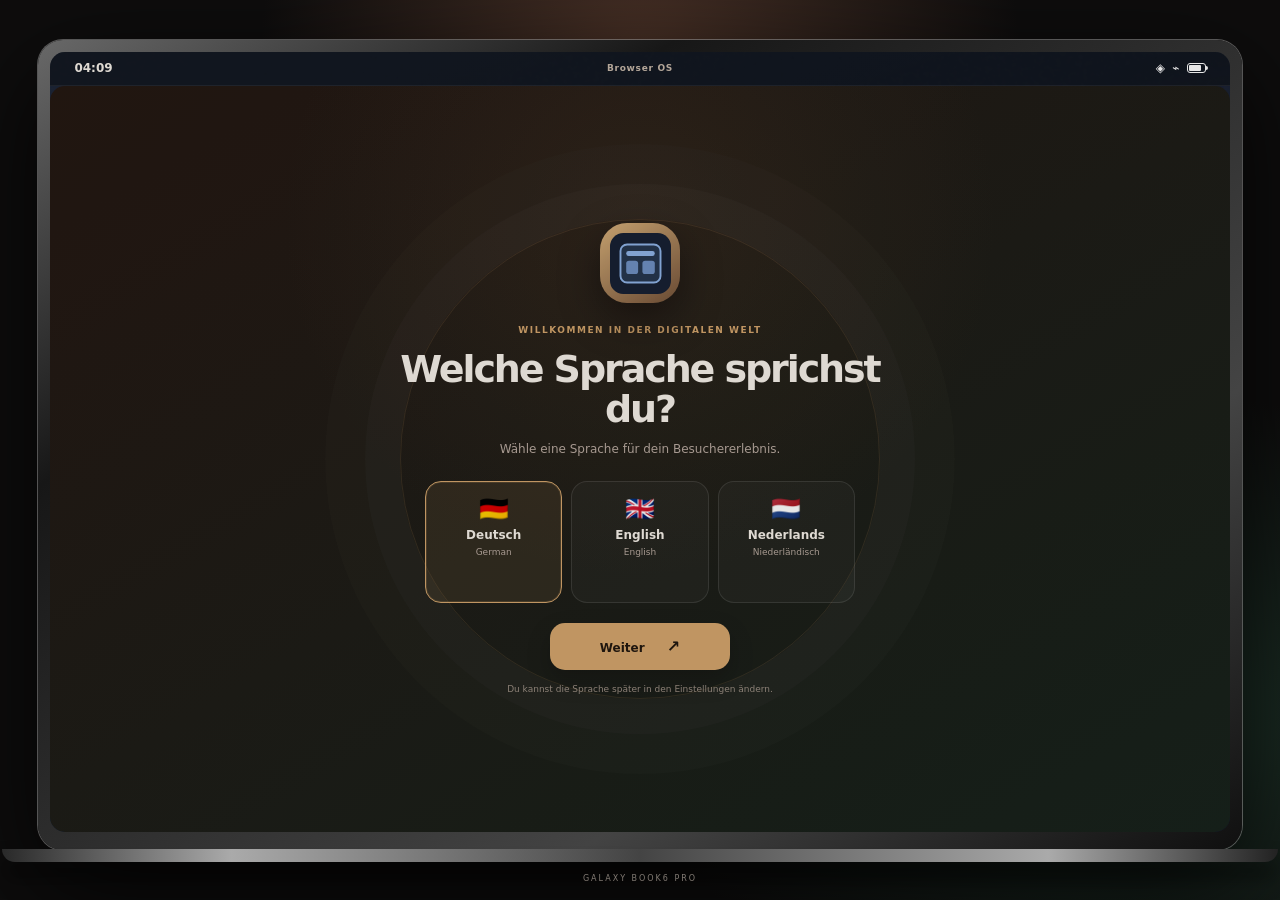
==== commit 138dc8c2: "Sync final neutral template artwork" ====
--- a/standalone/schleim-os-standalone.html
+++ b/standalone/schleim-os-standalone.html
@@ -296,7 +296,7 @@
 
         <section class="language-screen" id="languageScreen" aria-label="Sprachauswahl">
           <div class="language-orbit"></div>
-          <div class="brand-mark language-mark"><img src="[data-uri]" alt=""></div>
+          <div class="brand-mark language-mark"><img src="../assets/icons/icon.svg" alt=""></div>
           <p class="eyebrow" id="languageEyebrow">WILLKOMMEN IN DER DIGITALEN WELT</p>
           <h1 id="languageTitle">Welche Sprache sprichst du?</h1>
           <p class="language-copy" id="languageCopy">Wähle eine Sprache für dein Besuchererlebnis.</p>
@@ -311,9 +311,9 @@
 
         <section class="intro-screen hidden" id="introScreen">
           <div class="intro-orbit orbit-a"></div><div class="intro-orbit orbit-b"></div>
-          <div class="brand-mark intro-mark"><img src="[data-uri]" alt=""></div>
-          <p class="eyebrow">DIE DIGITALE WELT VON SCHNECKE SCHNECK</p>
-          <h1>Schnecke<br><span>Schneck OS</span></h1>
+          <div class="brand-mark intro-mark"><img src="../assets/icons/icon.svg" alt=""></div>
+          <p class="eyebrow">DIE DIGITALE WELT VON DEMO CREATOR</p>
+          <h1>Browser<br><span>OS</span></h1>
           <p class="intro-copy">Projekte, Technik, Social Media und Schneckenwelt – alles an einem Ort.</p>
           <button class="primary-button" id="enterOS" type="button">System starten <span>↗</span></button>
           <button class="text-button" id="skipIntro" type="button">Intro überspringen</button>
@@ -322,7 +322,7 @@
 
         <section class="home-screen hidden" id="homeScreen" aria-label="Startbildschirm">
           <aside class="desktop-sidebar" aria-label="Desktop navigation">
-            <div class="desktop-brand"><img src="[data-uri]" alt=""><span><b>Demo Creator</b><small>Digital world</small></span></div>
+            <div class="desktop-brand"><img src="../assets/icons/icon.svg" alt=""><span><b>Demo Creator</b><small>Digital world</small></span></div>
             <p class="desktop-sidebar-label">EXPLORE</p>
             <button type="button" data-app="websitehome">🏠 <span>Home</span></button>
             <button type="button" data-app="about">🐌 <span>About</span></button>
@@ -341,7 +341,7 @@
           <div class="desktop-main">
           <div class="home-topline">
             <div><p class="eyebrow" id="longDate">FREITAG · 6. NOVEMBER</p><h2>Hallo! <span>Schön, dass du da bist.</span></h2></div>
-            <button class="avatar-button" id="openProfile" type="button" aria-label="Über Demo Creator"><img src="[data-uri]" alt=""></button>
+            <button class="avatar-button" id="openProfile" type="button" aria-label="Über Demo Creator"><img src="../assets/icons/icon.svg" alt=""></button>
           </div>
           <button class="search-pill" id="openSearch" type="button"><span class="search-symbol">⌕</span><span>Apps und Inhalte suchen</span><kbd>⌕</kbd></button>
           <p class="gesture-hint">↓ Vom oberen Rand nach unten wischen – Kontrollzentrum öffnen</p>
@@ -421,7 +421,7 @@
         <div class="gesture-area"><button class="gesture-bar" id="gestureBar" type="button" aria-label="Zum Startbildschirm"></button></div>
       </div>
     </div>
-    <aside class="outside-caption"><div class="caption-logo"><img src="[data-uri]" alt=""></div><p class="eyebrow">A DIGITAL FAN EXPERIENCE</p><h2>Entdecke die Welt.<br><span>Von Demo Creator.</span></h2><p>Eine interaktive Smartphone-Erfahrung mit Projekten, Social Media und Fan-Inhalten.</p><div class="caption-meta"><span id="deviceModelLabel">GALAXY S24</span><span>VISITOR OS · 2026</span></div><div class="device-detection-card"><span class="eyebrow">DEVICE DETECTED</span><b id="deviceDetectedLabel">Samsung Galaxy S24</b><small id="deviceDetectedHint">Smartphone interface</small><div class="device-preview-buttons"><button type="button" data-preview-device="phone">Phone</button><button type="button" data-preview-device="tablet">Tablet</button><button type="button" data-preview-device="desktop">Desktop</button><button type="button" data-preview-device="auto">Auto</button></div></div></aside>
+    <aside class="outside-caption"><div class="caption-logo"><img src="../assets/icons/icon.svg" alt=""></div><p class="eyebrow">A DIGITAL FAN EXPERIENCE</p><h2>Entdecke die Welt.<br><span>Von Demo Creator.</span></h2><p>Eine interaktive Smartphone-Erfahrung mit Projekten, Social Media und Fan-Inhalten.</p><div class="caption-meta"><span id="deviceModelLabel">GALAXY S24</span><span>VISITOR OS · 2026</span></div><div class="device-detection-card"><span class="eyebrow">DEVICE DETECTED</span><b id="deviceDetectedLabel">Samsung Galaxy S24</b><small id="deviceDetectedHint">Smartphone interface</small><div class="device-preview-buttons"><button type="button" data-preview-device="phone">Phone</button><button type="button" data-preview-device="tablet">Tablet</button><button type="button" data-preview-device="desktop">Desktop</button><button type="button" data-preview-device="auto">Auto</button></div></div></aside>
   </main>
 <script data-source="locales/legal-translations.js">
 /* Convenience translations of the public German legal pages. The German wording remains authoritative. */
@@ -546,7 +546,7 @@
   // Alle App-Namen und Beschreibungen richten sich an Besucherinnen und Besucher.
   const APPS = [
     {id:'websitehome',name:'Startseite',icon:'🏠',hint:'Willkommen und Seitenübersicht',keys:'home start willkommen fan webseite'},
-    {id:'about',name:'Über Schnecke',icon:'🐌',hint:'Profil und Hintergrund',keys:'über mich profil bottrop creator technik'},
+    {id:'about',name:'Über Schnecke',icon:'🐌',hint:'Profil und Hintergrund',keys:'über mich profil your-city creator technik'},
     {id:'social',name:'Social Media',icon:'📸',hint:'Instagram und TikTok',keys:'instagram tiktok social feeds videos'},
     {id:'projects',name:'Projektwelt',icon:'🧩',hint:'Alle veröffentlichten Projekte',keys:'projekte chatgpt elterneinstellungen schildi smartphone sprachassistent scratch'},
     {id:'studio',name:'Creator Studio',icon:'🚀',hint:'Marke und Leistungen',keys:'creator studio google unternehmen medien software'},
@@ -622,10 +622,10 @@
   // Phrase-level offline localization. Original German legal clauses remain available verbatim.
   const TEXT = {
     en:{
-      'DIE DIGITALE WELT VON SCHNECKE SCHNECK':'THE DIGITAL WORLD OF SCHNECKE SCHNECK','Willkommen auf meiner offiziellen Fan-Webseite!':'Welcome to the official fan website!','Projekte, Technik, Social Media und Schneckenwelt – alles an einem Ort.':'Projects, technology, social media and the snail world – all in one place.','Hallo!':'Hello!','Schön, dass du da bist.':'Glad you are here.','Apps und Inhalte suchen':'Search apps and content','↓ Vom oberen Rand nach unten wischen – Kontrollzentrum öffnen':'Swipe down from the top edge to open Quick Settings','ENTDECKE DIE DIGITALE WELT':'EXPLORE THE DIGITAL WORLD','Demo Creator':'Demo Creator','Projekte & Creator-Welt':'Projects & Creator world','Schön, dass du hier bist.':'Glad you are here.','Entdecke die Apps':'Explore the apps','Alle anzeigen':'View all','Im Spotlight':'Featured','Einblick in das Cloud-Projekt':'Explore the cloud project','System starten':'Start system','Intro überspringen':'Skip intro','BUILT WITH 🐌':'BUILT WITH 🐌','Kontrollzentrum':'Quick Settings','WLAN':'Wi-Fi','Verbunden':'Connected','Bluetooth':'Bluetooth','Ruhemodus':'Do not disturb','Töne':'Sounds','Mobile Daten':'Mobile data','Autom. Drehen':'Auto-rotate','Taschenlampe':'Flashlight','Displayhelligkeit':'Screen brightness','Glas-Effekt':'Glass effect','Medienlautstärke':'Media volume','Hintergrund':'Wallpaper','Wähle deinen Look':'Choose your look','Dunkle Darstellung':'Dark appearance','Helle Darstellung':'Light appearance','Darstellung wechseln':'Switch appearance','Bewegung reduzieren':'Reduce motion','Bildschirm sperren':'Lock screen','Zum Entsperren antippen':'Tap to unlock','Was suchst du?':'What are you looking for?','Keine passende App gefunden. Probiere einen anderen Suchbegriff.':'No matching app found. Try another search term.','Hintergrund geändert':'Wallpaper changed','Einstellungen zurückgesetzt':'Settings reset','Schließen':'Close','Extern öffnen':'Open externally','Original-Shop in dieser App laden':'Load the original shop in this app','Original-Projektübersicht in dieser App laden':'Load the original project page in this app','Originalseite erneut laden':'Reload original page','Die externe Seite wird erst nach Auswahl geladen.':'The external page will only load after you select it.','Die Einbettung kann durch Wix oder den jeweiligen Anbieter blockiert werden.':'Embedding may be blocked by Wix or the respective provider.','Über den Creator':'ABOUT THE CREATOR','Ein Creator aus [YOUR CITY] mit Begeisterung für Technik, Programmierung, digitale Ideen und Schnecken.':'A creator from [YOUR CITY] with a passion for technology, programming, digital ideas and snails.','Meine größte Leidenschaft ist das Programmieren sowie die Entwicklung von Webseiten und eigenen digitalen Projekten.':'My greatest passion is programming and developing websites and digital projects.','Ich liebe es, neue Ideen auszuprobieren und diese in funktionierende Anwendungen umzusetzen.':'I love trying out new ideas and turning them into working applications.','In meiner Freizeit arbeite ich an verschiedenen eigenen Projekten, darunter Apps, Webseiten und eigene Systeme wie mein IPTV-Setup oder sogar eine eigene KI.':'In my free time I work on personal projects, including apps, websites and systems such as my IPTV setup and even my own AI.','Neben meinen Projekten bin ich auch als Content Creator aktiv und teile regelmäßig Einblicke in meine Arbeit und mein Leben auf Social Media.':'Alongside my projects, I am also active as a content creator and share glimpses of my work and life on social media.','Zusätzlich habe ich ein eigenes Google-Unternehmensprofil für mein Projekt „Demo Creator Studio“, über das ich Updates, Beiträge und Informationen veröffentliche.':'I also have a Google Business Profile for my project, “Demo Creator Studio”, where I publish updates, posts and information.','Ich freue mich immer über Nachrichten, Feedback oder einfach nette Gespräche.':'I always welcome messages, feedback or a friendly chat.','Vielen Dank für deine Unterstützung und viel Spaß beim Erkunden meiner Seite!':'Thank you for your support and enjoy exploring the site!','Auf einen Blick':'At a glance','Themen':'Topics','Folge der Schleimspur.':'Follow the trail.','Öffentliche Kanäle, Beiträge und Einblicke aus der digitalen Welt von Demo Creator.':'Public channels, posts and insights from the digital world of Demo Creator.','Beiträge aus der öffentlichen Website-Galerie':'Posts from the public website gallery','Weitere Verweise aus den Beiträgen':'More links from the posts','Die Original-Feeds':'Original feeds','Die vollständigen Medien und die Funktion „Load More“ bleiben im originalen Wix-/Instagram-Feed verfügbar.':'The full media and “Load More” feature remain available in the original Wix/Instagram feed.','Ideen werden digital.':'Ideas become digital.','Auf der offiziellen Projektseite werden fünf Projekte namentlich aufgeführt. Jedes erhält hier einen eigenen App-Bereich.':'The official project page lists five projects by name. Each has its own app area here.','Weitere digitale Themen':'More digital topics','Schlagwörter':'Topics','PROJEKTDETAIL':'PROJECT DETAILS','MARKE & AUFTRITT':'BRAND & PRESENCE','Leistungen und Tätigkeitsbereiche':'Services and areas of activity','Google-Unternehmensprofil':'Google Business Profile','Feedback':'Feedback','FAN-WEBSEITE':'FAN WEBSITE','Alle Bereiche an einem Ort.':'All sections in one place.','Die öffentliche Fan-Webseite wurde in eigenständige Apps aufgeteilt. Wähle eine Unterseite, um ihre Inhalte direkt hier zu lesen.':'The public fan website has been divided into individual apps. Choose a page to read its content here.','Unterseiten als Apps':'Pages as apps','Auf der Website beschriebene Funktionen':'Features described on the website','STARTSEITE':'HOME','Direkt zu den Inhalten':'Go straight to the content','Originalseite als eingebettete Ansicht':'Original page embedded here','Kontakt und Feedback':'Contact and feedback','Rechtliches':'Legal information','SCHNECKENSHOP':'SNAIL SHOP','Merch mit Schnecken-Vibe.':'Merch with a snail vibe.','So ist der Shop beschrieben':'How the shop is described','Designs':'Designs','Print-on-Demand':'Print on demand','Versand':'Shipping','Bestellung':'Ordering','Über diese Website':'About this website','Mehr als eine Fan-Seite.':'More than a fan page.','Funktionen laut Website und Projektangaben':'Features described on the website and in project information','Mitglieder-Chat':'Member chat','Profile':'Profiles','Gruppen':'Groups','Schneckes KI':'Schnecke’s AI','Shop-Einbindung':'Shop integration','Google-Bewertung':'Google review','Unsere App':'Our app','Schnecke’s Fan-App.':'Schnecke’s fan app.','Datenschutz und Sicherheit':'Privacy and security','Installationsanleitung':'Installation guide','Kontaktmöglichkeiten':'Contact options','Kontakt per E-Mail':'Contact by email','Schriftliche Nachricht senden':'Send a written message','Nachricht senden':'Send a message','E-Mail-Programm öffnen':'Open email app','Google-Bewertung schreiben':'Write a Google review','Originaltext der öffentlichen Fan-Webseite':'Original text from the public fan website','Alle Abschnitte öffnen':'Expand all sections','Aktuellen Originaltext auf Wix prüfen':'Check the latest original text on Wix','Einstellungen':'Settings','Oberfläche anpassen':'CUSTOMIZE THE INTERFACE','Passe das Erscheinungsbild dieser Besucher-App an. Die Änderungen werden lokal in diesem Browser gespeichert.':'Customize the appearance of this visitor app. Changes are stored locally in this browser.','Sprache':'Language','Sprache ändern':'Change language','Deutsch':'German','English':'English','Nederlands':'Dutch','Diese Übersetzung dient nur als Lesehilfe. Die deutsche Originalfassung ist maßgeblich.':'This translation is provided as a reading aid only. The German original is authoritative.','57 schleimige Artikel entdecken.':'Discover 57 slime-covered items.','Der vollständige Schneckenshop läuft direkt in diesem App-Fenster – mit Öffnungszeiten, Live-Countdown, Tagesempfehlungen, Suche und dem kompletten Produktkatalog.':'The complete Snail Shop runs right inside this app window, with opening hours, a live countdown, daily recommendations, search and the full product catalogue.','Der Shop verwendet die bereitgestellte HTML-Anwendung. Produktvorschauen und Kaufziele werden über die von dir hinterlegten Spreadshirt-Kurzlinks geladen.':'The shop uses the supplied HTML application. Product previews and purchase destinations load through the Spreadshirt short links you provided.','Schneckenshop · Original-HTML':'Snail Shop · original HTML','57 Artikel · responsive Ansicht':'57 items · responsive view','Shop separat öffnen':'Open shop separately','Shop-Quellcode und Funktionen':'Shop source code and features','Der vollständige vom Besucher bereitgestellte Shop-Code liegt als eigenständige Datei':'The complete supplied shop code is stored as a separate file','im Projektordner. So bleiben Styles, Produktdaten, JavaScript, Suchfilter, Öffnungszeiten und Produkt-IFrames getrennt von der OS-Oberfläche und können eigenständig gewartet werden.':'in the project folder. This keeps styles, product data, JavaScript, search filters, opening hours and product iframes separate from the OS interface and makes them independently maintainable.','Shop-HTML öffnen':'Open shop HTML','Im Shop enthalten':'Included in the shop','57 Artikel':'57 items','Vollständiger Produktkatalog mit SKU und Produktlink':'Complete catalogue with SKU and product link','Öffnungszeiten':'Opening hours','Mo–Do 17–20 Uhr, Fr 14–24 Uhr, Wochenende geschlossen':'Mon–Thu 17:00–20:00, Fri 14:00–00:00, closed at weekends','Tagesempfehlungen':'Daily recommendations','Drei automatisch ausgewählte Artikel des Tages':'Three automatically selected items of the day','Produktsuche':'Product search','Suche nach Produktname oder Artikelnummer':'Search by product name or item number','Countdown':'Countdown','Nächste Öffnung mit Tagen, Stunden, Minuten und Sekunden':'Next opening time with days, hours, minutes and seconds','Kaufen':'Buy','Direkte Weiterleitung zu den hinterlegten Produktlinks':'Direct link to the listed product pages','Originalprojekt direkt in dieser App':'Original project directly in this app','LIVE-DEMO':'LIVE DEMO','Interaktive Demo mit Zugangscode, Zeitlimit, Countdown und Einstellungsmenü.':'Interactive demo with an access code, time limit, countdown and settings menu.','Smartphone-Simulation mit Startanimation, PIN-Abfrage, zwei Seiten und App-Kacheln.':'Smartphone simulation with startup animation, PIN prompt, two screens and app tiles.','Eigene KI-Suchoberfläche mit Sprachsteuerung, Suchverlauf und Einstellungsmenü.':'Custom AI search interface with voice control, search history and settings menu.','Öffentliche Websim-Anwendung mit Chatbereich, Konto und Einstellungsbereichen.':'Public Websim application with chats, account and settings sections.','Wenn die Plattform das Einbetten verhindert oder die Demo ein eigenes Fenster benötigt, lässt sie sich direkt beim Originalanbieter öffnen.':'If the platform blocks embedding or the demo requires its own window, it can be opened directly at the original provider.','Einbettungs-Code anzeigen':'Show embed code','Die Anwendung lädt die aktuelle öffentliche Projektvorschau vom Originalanbieter. Änderungen dort erscheinen nach dem Neuladen der Demo.':'The app loads the current public project preview from the original provider. Changes published there appear after reloading the demo.','Funktionen':'Features','Eigenes ChatGPT':'Custom ChatGPT','Eine selbst gestaltete KI-Such- und Chatoberfläche mit mehreren Zusatzfunktionen.':'A custom AI search and chat interface with several extra features.','Das Projekt bietet ein Eingabefeld, Sprachsteuerung, Dateiimport für Textdateien, Vorlesefunktionen, Suchhistorie, Umbenennen, Export/Import und Druckoptionen. Die Suchfunktion leitet Anfragen je nach Text unter anderem an You.com, Lexica, Amazon Music oder YouTube weiter. Die Auswahl GPT 3.5 / GPT 4 ist im Projekt ebenfalls vorgesehen.':'The project offers an input field, voice control, text-file import, text-to-speech, search history, renaming, import/export and printing. Depending on the query, searches are forwarded to services such as You.com, Lexica, Amazon Music or YouTube. The project also includes a GPT 3.5 / GPT 4 selector.','Elterneinstellungen':'Parental settings','Ein Einstellungsprojekt mit Zugangscode, Timer und mehreren Eltern-Funktionen.':'A settings project with an access code, timer and several parental features.','Nach dem Einrichten eines vierstelligen Zugangscodes öffnet sich ein Menü mit Zeitlimit und Countdown, einer „Mein Kind finden“-E-Mail-Funktion, SK-Account-Verweisen sowie dem Zurücksetzen der Einstellungen. Der Originalcode speichert den Zugangscode im localStorage des Browserprofils. Das ist eine Demo-Sperre und keine belastbare Sicherheits- oder Kindersicherung.':'After setting a four-digit access code, a menu opens with a time limit and countdown, a “Find my child” email function, SK Account links and a reset option. The original code stores the access code in the browser profile’s localStorage. This is a demo lock, not robust security or parental control.','Schildi Smartphone':'Schildi Smartphone','Eine kleine Smartphone-Simulation mit PIN-Abfrage und einer eigenen Startoberfläche.':'A small smartphone simulation with a PIN prompt and its own home screen.','Das Projekt zeigt ein animiertes Intro, eine Smartphone-Oberfläche mit zwei Seiten, eine Uhr-/Suchseite und eine Kachelseite mit Verknüpfungen wie Amazon, Bing, TikTok, Wikipedia, Amazon Music, Netflix, Apple und Waze. Dazu kommen eine vierstellige PIN-Abfrage und ein Google-Custom-Search-Element. Die PIN wird lokal im Browser gespeichert und ist daher nicht als echte Gerätesicherung geeignet.':'The project shows an animated intro, a two-page smartphone interface, a clock/search page and a tile page with links such as Amazon, Bing, TikTok, Wikipedia, Amazon Music, Netflix, Apple and Waze. It also includes a four-digit PIN prompt and a Google Custom Search element. The PIN is stored locally in the browser and is not suitable as real device security.','AI Sprachassistent':'AI voice assistant','NovaVoice – ein eigener KI-Sprachassistent als Websim-Anwendung.':'NovaVoice – a custom AI voice assistant hosted as a Websim app.','Die öffentlich sichtbare Anwendung trägt den Namen NovaVoice und stellt unter anderem „Meine Chats“, „Neuer Chat“, „Konto“ sowie Bereiche für Einstellungen, Aktivierungsschlüssel, Benachrichtigungen, Adminbereich und Informationen bereit. Die eigentliche Laufzeitfunktion bleibt in der Websim-Anwendung gehostet.':'The publicly visible application is called NovaVoice and includes “My chats”, “New chat”, “Account”, and sections for settings, activation keys, notifications, an admin area and information. The live functionality remains hosted by Websim.','Sicherheitshinweis zum Originalprojekt:':'Security note about the original project:','Der Code fragt nach einem OpenAI-API-Schlüssel und speichert ihn im localStorage der CodePen-Vorschau. Ein API-Schlüssel im Browser kann durch Skripte oder Zugriff auf das Browserprofil offengelegt und auf Kosten des Kontoinhabers verwendet werden. Gib dort nur dann einen Schlüssel ein, wenn du dieses Risiko verstehst; verwende niemals einen Organisations- oder produktiven Hauptschlüssel.':'The code asks for an OpenAI API key and stores it in the CodePen preview’s localStorage. A browser-stored API key can be exposed by scripts or through access to the browser profile and used at the account owner’s expense. Only enter a key if you understand this risk; never use an organisation-wide or production master key.','Sicherheitshinweis:':'Security note:','Die verwendeten PINs/Zugangscodes werden unverschlüsselt im localStorage gespeichert. Sie dienen nur als Demo und schützen weder das Gerät noch echte Kindersicherungsfunktionen.':'The PINs/access codes are stored unencrypted in localStorage. They are only for demonstration and do not protect the device or provide real parental-control functions.','CodePen-Projekt öffnen':'Open CodePen project','NovaVoice öffnen':'Open NovaVoice','Projektübersicht':'Project overview','Originalprojekt':'Original project','Zur Projektübersicht':'Back to project overview','57 schleimige Artikel entdecken.':'Ontdek 57 slijmerige artikelen.','Der vollständige Schneckenshop läuft direkt in diesem App-Fenster – mit Öffnungszeiten, Live-Countdown, Tagesempfehlungen, Suche und dem kompletten Produktkatalog.':'De volledige Slakkenwinkel draait direct in dit appvenster, met openingstijden, live-aftelling, dagelijkse aanbevelingen, zoeken en de volledige catalogus.','Der Shop verwendet die bereitgestellte HTML-Anwendung. Produktvorschauen und Kaufziele werden über die von dir hinterlegten Spreadshirt-Kurzlinks geladen.':'De winkel gebruikt de aangeleverde HTML-app. Productvoorbeelden en aankooplinks worden geladen via de opgegeven Spreadshirt-kortlinks.','Schneckenshop · Original-HTML':'Slakkenwinkel · originele HTML','57 Artikel · responsive Ansicht':'57 artikelen · responsieve weergave','Shop separat öffnen':'Winkel apart openen','Shop-Quellcode und Funktionen':'Winkelcode en functies','Der vollständige vom Besucher bereitgestellte Shop-Code liegt als eigenständige Datei':'De volledige aangeleverde winkelcode staat in een apart bestand','im Projektordner. So bleiben Styles, Produktdaten, JavaScript, Suchfilter, Öffnungszeiten und Produkt-IFrames getrennt von der OS-Oberfläche und können eigenständig gewartet werden.':'in de projectmap. Zo blijven stijlen, productgegevens, JavaScript, zoekfilters, openingstijden en product-iframes gescheiden van de OS-interface en afzonderlijk te onderhouden.','Shop-HTML öffnen':'Winkel-HTML openen','Im Shop enthalten':'In de winkel opgenomen','57 Artikel':'57 artikelen','Vollständiger Produktkatalog mit SKU und Produktlink':'Volledige productcatalogus met SKU en productlink','Öffnungszeiten':'Openingstijden','Mo–Do 17–20 Uhr, Fr 14–24 Uhr, Wochenende geschlossen':'Ma–do 17:00–20:00, vr 14:00–00:00, weekend gesloten','Tagesempfehlungen':'Dagelijkse aanbevelingen','Drei automatisch ausgewählte Artikel des Tages':'Drie automatisch gekozen artikelen van de dag','Produktsuche':'Product zoeken','Suche nach Produktname oder Artikelnummer':'Zoeken op productnaam of artikelnummer','Countdown':'Aftelling','Nächste Öffnung mit Tagen, Stunden, Minuten und Sekunden':'Volgende opening met dagen, uren, minuten en seconden','Kaufen':'Kopen','Direkte Weiterleitung zu den hinterlegten Produktlinks':'Directe link naar de opgegeven productpagina’s','Originalprojekt direkt in dieser App':'Origineel project direct in deze app','LIVE-DEMO':'LIVE-DEMO','Interaktive Demo mit Zugangscode, Zeitlimit, Countdown und Einstellungsmenü.':'Interactieve demo met toegangscode, tijdslimiet, aftelling en instellingenmenu.','Smartphone-Simulation mit Startanimation, PIN-Abfrage, zwei Seiten und App-Kacheln.':'Smartphonesimulatie met startanimatie, pincode, twee schermen en apptegels.','Eigene KI-Suchoberfläche mit Sprachsteuerung, Suchverlauf und Einstellungsmenü.':'Eigen AI-zoekscherm met spraakbediening, zoekgeschiedenis en instellingenmenu.','Öffentliche Websim-Anwendung mit Chatbereich, Konto und Einstellungsbereichen.':'Openbare Websim-app met chats, account en instellingen.','Wenn die Plattform das Einbetten verhindert oder die Demo ein eigenes Fenster benötigt, lässt sie sich direkt beim Originalanbieter öffnen.':'Als het platform insluiten blokkeert of de demo een eigen venster nodig heeft, kan deze rechtstreeks bij de oorspronkelijke aanbieder worden geopend.','Einbettungs-Code anzeigen':'Insluitcode tonen','Die Anwendung lädt die aktuelle öffentliche Projektvorschau vom Originalanbieter. Änderungen dort erscheinen nach dem Neuladen der Demo.':'De app laadt de actuele openbare projectpreview van de oorspronkelijke aanbieder. Wijzigingen verschijnen na het opnieuw laden van de demo.','Funktionen':'Functies','Eigenes ChatGPT':'Eigen ChatGPT','Eine selbst gestaltete KI-Such- und Chatoberfläche mit mehreren Zusatzfunktionen.':'Een zelf ontworpen AI-zoek- en chatinterface met extra functies.','Das Projekt bietet ein Eingabefeld, Sprachsteuerung, Dateiimport für Textdateien, Vorlesefunktionen, Suchhistorie, Umbenennen, Export/Import und Druckoptionen. Die Suchfunktion leitet Anfragen je nach Text unter anderem an You.com, Lexica, Amazon Music oder YouTube weiter. Die Auswahl GPT 3.5 / GPT 4 ist im Projekt ebenfalls vorgesehen.':'Het project biedt een invoerveld, spraakbediening, import van tekstbestanden, voorlezen, zoekgeschiedenis, hernoemen, import/export en afdrukopties. Afhankelijk van de invoer stuurt de zoekfunctie opdrachten onder meer naar You.com, Lexica, Amazon Music of YouTube. Er is ook een keuze voor GPT 3.5 / GPT 4.','Elterneinstellungen':'Ouderinstellingen','Ein Einstellungsprojekt mit Zugangscode, Timer und mehreren Eltern-Funktionen.':'Een instellingenproject met toegangscode, timer en verschillende ouderfuncties.','Nach dem Einrichten eines vierstelligen Zugangscodes öffnet sich ein Menü mit Zeitlimit und Countdown, einer „Mein Kind finden“-E-Mail-Funktion, SK-Account-Verweisen sowie dem Zurücksetzen der Einstellungen. Der Originalcode speichert den Zugangscode im localStorage des Browserprofils. Das ist eine Demo-Sperre und keine belastbare Sicherheits- oder Kindersicherung.':'Na het instellen van een viercijferige toegangscode verschijnt een menu met tijdslimiet en aftelling, een e-mailfunctie “Mijn kind vinden”, SK-accountlinks en het resetten van instellingen. De originele code bewaart de toegangscode in localStorage van de browser. Dit is een demoslot en geen betrouwbare beveiliging of ouderlijk toezicht.','Schildi Smartphone':'Schildi Smartphone','Eine kleine Smartphone-Simulation mit PIN-Abfrage und einer eigenen Startoberfläche.':'Een kleine smartphonesimulatie met pincode en een eigen startscherm.','Das Projekt zeigt ein animiertes Intro, eine Smartphone-Oberfläche mit zwei Seiten, eine Uhr-/Suchseite und eine Kachelseite mit Verknüpfungen wie Amazon, Bing, TikTok, Wikipedia, Amazon Music, Netflix, Apple und Waze. Dazu kommen eine vierstellige PIN-Abfrage und ein Google-Custom-Search-Element. Die PIN wird lokal im Browser gespeichert und ist daher nicht als echte Gerätesicherung geeignet.':'Het project toont een geanimeerde intro, een smartphone-interface met twee pagina’s, een klok-/zoekpagina en een tegelpagina met links naar onder meer Amazon, Bing, TikTok, Wikipedia, Amazon Music, Netflix, Apple en Waze. Er is ook een viercijferige pincode en Google Custom Search. De pincode wordt lokaal in de browser opgeslagen en is geen echte apparaatbeveiliging.','AI Sprachassistent':'AI-spraakassistent','NovaVoice – ein eigener KI-Sprachassistent als Websim-Anwendung.':'NovaVoice – een eigen AI-spraakassistent als Websim-app.','Die öffentlich sichtbare Anwendung trägt den Namen NovaVoice und stellt unter anderem „Meine Chats“, „Neuer Chat“, „Konto“ sowie Bereiche für Einstellungen, Aktivierungsschlüssel, Benachrichtigungen, Adminbereich und Informationen bereit. Die eigentliche Laufzeitfunktion bleibt in der Websim-Anwendung gehostet.':'De openbaar zichtbare app heet NovaVoice en bevat onder meer “Mijn chats”, “Nieuwe chat”, “Account” en onderdelen voor instellingen, activatiesleutels, meldingen, beheerdersgedeelte en informatie. De werkende app blijft gehost op Websim.','Sicherheitshinweis zum Originalprojekt:':'Beveiligingsmelding over het originele project:','Der Code fragt nach einem OpenAI-API-Schlüssel und speichert ihn im localStorage der CodePen-Vorschau. Ein API-Schlüssel im Browser kann durch Skripte oder Zugriff auf das Browserprofil offengelegt und auf Kosten des Kontoinhabers verwendet werden. Gib dort nur dann einen Schlüssel ein, wenn du dieses Risiko verstehst; verwende niemals einen Organisations- oder produktiven Hauptschlüssel.':'De code vraagt om een OpenAI-API-sleutel en bewaart deze in localStorage van de CodePen-preview. Een API-sleutel in de browser kan door scripts of toegang tot het browserprofiel worden buitgemaakt en op kosten van de accounteigenaar worden gebruikt. Voer alleen een sleutel in als je dit risico begrijpt; gebruik nooit een organisatiebrede of productie-hoofdsleutel.','Sicherheitshinweis:':'Beveiligingsmelding:','Die verwendeten PINs/Zugangscodes werden unverschlüsselt im localStorage gespeichert. Sie dienen nur als Demo und schützen weder das Gerät noch echte Kindersicherungsfunktionen.':'De gebruikte pincodes/toegangscodes worden onversleuteld opgeslagen in localStorage. Ze zijn alleen bedoeld voor demonstratie en beveiligen het apparaat of echte ouderfuncties niet.','CodePen-Projekt öffnen':'CodePen-project openen','NovaVoice öffnen':'NovaVoice openen','Projektübersicht':'Projectoverzicht','Originalprojekt':'Origineel project','Zur Projektübersicht':'Terug naar projectoverzicht','Die vollständigen Wix-HTML-Elemente sind im öffentlichen Seitenabruf nicht als Editor-Quellcode verfügbar.':'The complete Wix HTML elements are not exposed as editor source code in the public page view.'
+      'DIE DIGITALE WELT VON DEMO CREATOR':'THE DIGITAL WORLD OF DEMO CREATOR','Willkommen auf meiner offiziellen Fan-Webseite!':'Welcome to the official fan website!','Projekte, Technik, Social Media und Schneckenwelt – alles an einem Ort.':'Projects, technology, social media and the snail world – all in one place.','Hallo!':'Hello!','Schön, dass du da bist.':'Glad you are here.','Apps und Inhalte suchen':'Search apps and content','↓ Vom oberen Rand nach unten wischen – Kontrollzentrum öffnen':'Swipe down from the top edge to open Quick Settings','ENTDECKE DIE DIGITALE WELT':'EXPLORE THE DIGITAL WORLD','Demo Creator':'Demo Creator','Projekte & Creator-Welt':'Projects & Creator world','Schön, dass du hier bist.':'Glad you are here.','Entdecke die Apps':'Explore the apps','Alle anzeigen':'View all','Im Spotlight':'Featured','Einblick in das Cloud-Projekt':'Explore the cloud project','System starten':'Start system','Intro überspringen':'Skip intro','BUILT WITH 🐌':'BUILT WITH 🐌','Kontrollzentrum':'Quick Settings','WLAN':'Wi-Fi','Verbunden':'Connected','Bluetooth':'Bluetooth','Ruhemodus':'Do not disturb','Töne':'Sounds','Mobile Daten':'Mobile data','Autom. Drehen':'Auto-rotate','Taschenlampe':'Flashlight','Displayhelligkeit':'Screen brightness','Glas-Effekt':'Glass effect','Medienlautstärke':'Media volume','Hintergrund':'Wallpaper','Wähle deinen Look':'Choose your look','Dunkle Darstellung':'Dark appearance','Helle Darstellung':'Light appearance','Darstellung wechseln':'Switch appearance','Bewegung reduzieren':'Reduce motion','Bildschirm sperren':'Lock screen','Zum Entsperren antippen':'Tap to unlock','Was suchst du?':'What are you looking for?','Keine passende App gefunden. Probiere einen anderen Suchbegriff.':'No matching app found. Try another search term.','Hintergrund geändert':'Wallpaper changed','Einstellungen zurückgesetzt':'Settings reset','Schließen':'Close','Extern öffnen':'Open externally','Original-Shop in dieser App laden':'Load the original shop in this app','Original-Projektübersicht in dieser App laden':'Load the original project page in this app','Originalseite erneut laden':'Reload original page','Die externe Seite wird erst nach Auswahl geladen.':'The external page will only load after you select it.','Die Einbettung kann durch Wix oder den jeweiligen Anbieter blockiert werden.':'Embedding may be blocked by Wix or the respective provider.','Über den Creator':'ABOUT THE CREATOR','Ein Creator aus [YOUR CITY] mit Begeisterung für Technik, Programmierung, digitale Ideen und Schnecken.':'A creator from [YOUR CITY] with a passion for technology, programming, digital ideas and snails.','Meine größte Leidenschaft ist das Programmieren sowie die Entwicklung von Webseiten und eigenen digitalen Projekten.':'My greatest passion is programming and developing websites and digital projects.','Ich liebe es, neue Ideen auszuprobieren und diese in funktionierende Anwendungen umzusetzen.':'I love trying out new ideas and turning them into working applications.','In meiner Freizeit arbeite ich an verschiedenen eigenen Projekten, darunter Apps, Webseiten und eigene Systeme wie mein IPTV-Setup oder sogar eine eigene KI.':'In my free time I work on personal projects, including apps, websites and systems such as my IPTV setup and even my own AI.','Neben meinen Projekten bin ich auch als Content Creator aktiv und teile regelmäßig Einblicke in meine Arbeit und mein Leben auf Social Media.':'Alongside my projects, I am also active as a content creator and share glimpses of my work and life on social media.','Zusätzlich habe ich ein eigenes Google-Unternehmensprofil für mein Projekt „Demo Creator Studio“, über das ich Updates, Beiträge und Informationen veröffentliche.':'I also have a Google Business Profile for my project, “Demo Creator Studio”, where I publish updates, posts and information.','Ich freue mich immer über Nachrichten, Feedback oder einfach nette Gespräche.':'I always welcome messages, feedback or a friendly chat.','Vielen Dank für deine Unterstützung und viel Spaß beim Erkunden meiner Seite!':'Thank you for your support and enjoy exploring the site!','Auf einen Blick':'At a glance','Themen':'Topics','Folge der Schleimspur.':'Follow the trail.','Öffentliche Kanäle, Beiträge und Einblicke aus der digitalen Welt von Demo Creator.':'Public channels, posts and insights from the digital world of Demo Creator.','Beiträge aus der öffentlichen Website-Galerie':'Posts from the public website gallery','Weitere Verweise aus den Beiträgen':'More links from the posts','Die Original-Feeds':'Original feeds','Die vollständigen Medien und die Funktion „Load More“ bleiben im originalen Wix-/Instagram-Feed verfügbar.':'The full media and “Load More” feature remain available in the original Wix/Instagram feed.','Ideen werden digital.':'Ideas become digital.','Auf der offiziellen Projektseite werden fünf Projekte namentlich aufgeführt. Jedes erhält hier einen eigenen App-Bereich.':'The official project page lists five projects by name. Each has its own app area here.','Weitere digitale Themen':'More digital topics','Schlagwörter':'Topics','PROJEKTDETAIL':'PROJECT DETAILS','MARKE & AUFTRITT':'BRAND & PRESENCE','Leistungen und Tätigkeitsbereiche':'Services and areas of activity','Google-Unternehmensprofil':'Google Business Profile','Feedback':'Feedback','FAN-WEBSEITE':'FAN WEBSITE','Alle Bereiche an einem Ort.':'All sections in one place.','Die öffentliche Fan-Webseite wurde in eigenständige Apps aufgeteilt. Wähle eine Unterseite, um ihre Inhalte direkt hier zu lesen.':'The public fan website has been divided into individual apps. Choose a page to read its content here.','Unterseiten als Apps':'Pages as apps','Auf der Website beschriebene Funktionen':'Features described on the website','STARTSEITE':'HOME','Direkt zu den Inhalten':'Go straight to the content','Originalseite als eingebettete Ansicht':'Original page embedded here','Kontakt und Feedback':'Contact and feedback','Rechtliches':'Legal information','SCHNECKENSHOP':'SNAIL SHOP','Merch mit Schnecken-Vibe.':'Merch with a snail vibe.','So ist der Shop beschrieben':'How the shop is described','Designs':'Designs','Print-on-Demand':'Print on demand','Versand':'Shipping','Bestellung':'Ordering','Über diese Website':'About this website','Mehr als eine Fan-Seite.':'More than a fan page.','Funktionen laut Website und Projektangaben':'Features described on the website and in project information','Mitglieder-Chat':'Member chat','Profile':'Profiles','Gruppen':'Groups','Schneckes KI':'Schnecke’s AI','Shop-Einbindung':'Shop integration','Google-Bewertung':'Google review','Unsere App':'Our app','Schnecke’s Fan-App.':'Schnecke’s fan app.','Datenschutz und Sicherheit':'Privacy and security','Installationsanleitung':'Installation guide','Kontaktmöglichkeiten':'Contact options','Kontakt per E-Mail':'Contact by email','Schriftliche Nachricht senden':'Send a written message','Nachricht senden':'Send a message','E-Mail-Programm öffnen':'Open email app','Google-Bewertung schreiben':'Write a Google review','Originaltext der öffentlichen Fan-Webseite':'Original text from the public fan website','Alle Abschnitte öffnen':'Expand all sections','Aktuellen Originaltext auf Wix prüfen':'Check the latest original text on Wix','Einstellungen':'Settings','Oberfläche anpassen':'CUSTOMIZE THE INTERFACE','Passe das Erscheinungsbild dieser Besucher-App an. Die Änderungen werden lokal in diesem Browser gespeichert.':'Customize the appearance of this visitor app. Changes are stored locally in this browser.','Sprache':'Language','Sprache ändern':'Change language','Deutsch':'German','English':'English','Nederlands':'Dutch','Diese Übersetzung dient nur als Lesehilfe. Die deutsche Originalfassung ist maßgeblich.':'This translation is provided as a reading aid only. The German original is authoritative.','57 schleimige Artikel entdecken.':'Discover 57 slime-covered items.','Der vollständige Schneckenshop läuft direkt in diesem App-Fenster – mit Öffnungszeiten, Live-Countdown, Tagesempfehlungen, Suche und dem kompletten Produktkatalog.':'The complete Snail Shop runs right inside this app window, with opening hours, a live countdown, daily recommendations, search and the full product catalogue.','Der Shop verwendet die bereitgestellte HTML-Anwendung. Produktvorschauen und Kaufziele werden über die von dir hinterlegten Spreadshirt-Kurzlinks geladen.':'The shop uses the supplied HTML application. Product previews and purchase destinations load through the Spreadshirt short links you provided.','Schneckenshop · Original-HTML':'Snail Shop · original HTML','57 Artikel · responsive Ansicht':'57 items · responsive view','Shop separat öffnen':'Open shop separately','Shop-Quellcode und Funktionen':'Shop source code and features','Der vollständige vom Besucher bereitgestellte Shop-Code liegt als eigenständige Datei':'The complete supplied shop code is stored as a separate file','im Projektordner. So bleiben Styles, Produktdaten, JavaScript, Suchfilter, Öffnungszeiten und Produkt-IFrames getrennt von der OS-Oberfläche und können eigenständig gewartet werden.':'in the project folder. This keeps styles, product data, JavaScript, search filters, opening hours and product iframes separate from the OS interface and makes them independently maintainable.','Shop-HTML öffnen':'Open shop HTML','Im Shop enthalten':'Included in the shop','57 Artikel':'57 items','Vollständiger Produktkatalog mit SKU und Produktlink':'Complete catalogue with SKU and product link','Öffnungszeiten':'Opening hours','Mo–Do 17–20 Uhr, Fr 14–24 Uhr, Wochenende geschlossen':'Mon–Thu 17:00–20:00, Fri 14:00–00:00, closed at weekends','Tagesempfehlungen':'Daily recommendations','Drei automatisch ausgewählte Artikel des Tages':'Three automatically selected items of the day','Produktsuche':'Product search','Suche nach Produktname oder Artikelnummer':'Search by product name or item number','Countdown':'Countdown','Nächste Öffnung mit Tagen, Stunden, Minuten und Sekunden':'Next opening time with days, hours, minutes and seconds','Kaufen':'Buy','Direkte Weiterleitung zu den hinterlegten Produktlinks':'Direct link to the listed product pages','Originalprojekt direkt in dieser App':'Original project directly in this app','LIVE-DEMO':'LIVE DEMO','Interaktive Demo mit Zugangscode, Zeitlimit, Countdown und Einstellungsmenü.':'Interactive demo with an access code, time limit, countdown and settings menu.','Smartphone-Simulation mit Startanimation, PIN-Abfrage, zwei Seiten und App-Kacheln.':'Smartphone simulation with startup animation, PIN prompt, two screens and app tiles.','Eigene KI-Suchoberfläche mit Sprachsteuerung, Suchverlauf und Einstellungsmenü.':'Custom AI search interface with voice control, search history and settings menu.','Öffentliche Websim-Anwendung mit Chatbereich, Konto und Einstellungsbereichen.':'Public Websim application with chats, account and settings sections.','Wenn die Plattform das Einbetten verhindert oder die Demo ein eigenes Fenster benötigt, lässt sie sich direkt beim Originalanbieter öffnen.':'If the platform blocks embedding or the demo requires its own window, it can be opened directly at the original provider.','Einbettungs-Code anzeigen':'Show embed code','Die Anwendung lädt die aktuelle öffentliche Projektvorschau vom Originalanbieter. Änderungen dort erscheinen nach dem Neuladen der Demo.':'The app loads the current public project preview from the original provider. Changes published there appear after reloading the demo.','Funktionen':'Features','Eigenes ChatGPT':'Custom ChatGPT','Eine selbst gestaltete KI-Such- und Chatoberfläche mit mehreren Zusatzfunktionen.':'A custom AI search and chat interface with several extra features.','Das Projekt bietet ein Eingabefeld, Sprachsteuerung, Dateiimport für Textdateien, Vorlesefunktionen, Suchhistorie, Umbenennen, Export/Import und Druckoptionen. Die Suchfunktion leitet Anfragen je nach Text unter anderem an You.com, Lexica, Amazon Music oder YouTube weiter. Die Auswahl GPT 3.5 / GPT 4 ist im Projekt ebenfalls vorgesehen.':'The project offers an input field, voice control, text-file import, text-to-speech, search history, renaming, import/export and printing. Depending on the query, searches are forwarded to services such as You.com, Lexica, Amazon Music or YouTube. The project also includes a GPT 3.5 / GPT 4 selector.','Elterneinstellungen':'Parental settings','Ein Einstellungsprojekt mit Zugangscode, Timer und mehreren Eltern-Funktionen.':'A settings project with an access code, timer and several parental features.','Nach dem Einrichten eines vierstelligen Zugangscodes öffnet sich ein Menü mit Zeitlimit und Countdown, einer „Mein Kind finden“-E-Mail-Funktion, SK-Account-Verweisen sowie dem Zurücksetzen der Einstellungen. Der Originalcode speichert den Zugangscode im localStorage des Browserprofils. Das ist eine Demo-Sperre und keine belastbare Sicherheits- oder Kindersicherung.':'After setting a four-digit access code, a menu opens with a time limit and countdown, a “Find my child” email function, SK Account links and a reset option. The original code stores the access code in the browser profile’s localStorage. This is a demo lock, not robust security or parental control.','Schildi Smartphone':'Schildi Smartphone','Eine kleine Smartphone-Simulation mit PIN-Abfrage und einer eigenen Startoberfläche.':'A small smartphone simulation with a PIN prompt and its own home screen.','Das Projekt zeigt ein animiertes Intro, eine Smartphone-Oberfläche mit zwei Seiten, eine Uhr-/Suchseite und eine Kachelseite mit Verknüpfungen wie Amazon, Bing, TikTok, Wikipedia, Amazon Music, Netflix, Apple und Waze. Dazu kommen eine vierstellige PIN-Abfrage und ein Google-Custom-Search-Element. Die PIN wird lokal im Browser gespeichert und ist daher nicht als echte Gerätesicherung geeignet.':'The project shows an animated intro, a two-page smartphone interface, a clock/search page and a tile page with links such as Amazon, Bing, TikTok, Wikipedia, Amazon Music, Netflix, Apple and Waze. It also includes a four-digit PIN prompt and a Google Custom Search element. The PIN is stored locally in the browser and is not suitable as real device security.','AI Sprachassistent':'AI voice assistant','NovaVoice – ein eigener KI-Sprachassistent als Websim-Anwendung.':'NovaVoice – a custom AI voice assistant hosted as a Websim app.','Die öffentlich sichtbare Anwendung trägt den Namen NovaVoice und stellt unter anderem „Meine Chats“, „Neuer Chat“, „Konto“ sowie Bereiche für Einstellungen, Aktivierungsschlüssel, Benachrichtigungen, Adminbereich und Informationen bereit. Die eigentliche Laufzeitfunktion bleibt in der Websim-Anwendung gehostet.':'The publicly visible application is called NovaVoice and includes “My chats”, “New chat”, “Account”, and sections for settings, activation keys, notifications, an admin area and information. The live functionality remains hosted by Websim.','Sicherheitshinweis zum Originalprojekt:':'Security note about the original project:','Der Code fragt nach einem OpenAI-API-Schlüssel und speichert ihn im localStorage der CodePen-Vorschau. Ein API-Schlüssel im Browser kann durch Skripte oder Zugriff auf das Browserprofil offengelegt und auf Kosten des Kontoinhabers verwendet werden. Gib dort nur dann einen Schlüssel ein, wenn du dieses Risiko verstehst; verwende niemals einen Organisations- oder produktiven Hauptschlüssel.':'The code asks for an OpenAI API key and stores it in the CodePen preview’s localStorage. A browser-stored API key can be exposed by scripts or through access to the browser profile and used at the account owner’s expense. Only enter a key if you understand this risk; never use an organisation-wide or production master key.','Sicherheitshinweis:':'Security note:','Die verwendeten PINs/Zugangscodes werden unverschlüsselt im localStorage gespeichert. Sie dienen nur als Demo und schützen weder das Gerät noch echte Kindersicherungsfunktionen.':'The PINs/access codes are stored unencrypted in localStorage. They are only for demonstration and do not protect the device or provide real parental-control functions.','CodePen-Projekt öffnen':'Open CodePen project','NovaVoice öffnen':'Open NovaVoice','Projektübersicht':'Project overview','Originalprojekt':'Original project','Zur Projektübersicht':'Back to project overview','57 schleimige Artikel entdecken.':'Ontdek 57 slijmerige artikelen.','Der vollständige Schneckenshop läuft direkt in diesem App-Fenster – mit Öffnungszeiten, Live-Countdown, Tagesempfehlungen, Suche und dem kompletten Produktkatalog.':'De volledige Slakkenwinkel draait direct in dit appvenster, met openingstijden, live-aftelling, dagelijkse aanbevelingen, zoeken en de volledige catalogus.','Der Shop verwendet die bereitgestellte HTML-Anwendung. Produktvorschauen und Kaufziele werden über die von dir hinterlegten Spreadshirt-Kurzlinks geladen.':'De winkel gebruikt de aangeleverde HTML-app. Productvoorbeelden en aankooplinks worden geladen via de opgegeven Spreadshirt-kortlinks.','Schneckenshop · Original-HTML':'Slakkenwinkel · originele HTML','57 Artikel · responsive Ansicht':'57 artikelen · responsieve weergave','Shop separat öffnen':'Winkel apart openen','Shop-Quellcode und Funktionen':'Winkelcode en functies','Der vollständige vom Besucher bereitgestellte Shop-Code liegt als eigenständige Datei':'De volledige aangeleverde winkelcode staat in een apart bestand','im Projektordner. So bleiben Styles, Produktdaten, JavaScript, Suchfilter, Öffnungszeiten und Produkt-IFrames getrennt von der OS-Oberfläche und können eigenständig gewartet werden.':'in de projectmap. Zo blijven stijlen, productgegevens, JavaScript, zoekfilters, openingstijden en product-iframes gescheiden van de OS-interface en afzonderlijk te onderhouden.','Shop-HTML öffnen':'Winkel-HTML openen','Im Shop enthalten':'In de winkel opgenomen','57 Artikel':'57 artikelen','Vollständiger Produktkatalog mit SKU und Produktlink':'Volledige productcatalogus met SKU en productlink','Öffnungszeiten':'Openingstijden','Mo–Do 17–20 Uhr, Fr 14–24 Uhr, Wochenende geschlossen':'Ma–do 17:00–20:00, vr 14:00–00:00, weekend gesloten','Tagesempfehlungen':'Dagelijkse aanbevelingen','Drei automatisch ausgewählte Artikel des Tages':'Drie automatisch gekozen artikelen van de dag','Produktsuche':'Product zoeken','Suche nach Produktname oder Artikelnummer':'Zoeken op productnaam of artikelnummer','Countdown':'Aftelling','Nächste Öffnung mit Tagen, Stunden, Minuten und Sekunden':'Volgende opening met dagen, uren, minuten en seconden','Kaufen':'Kopen','Direkte Weiterleitung zu den hinterlegten Produktlinks':'Directe link naar de opgegeven productpagina’s','Originalprojekt direkt in dieser App':'Origineel project direct in deze app','LIVE-DEMO':'LIVE-DEMO','Interaktive Demo mit Zugangscode, Zeitlimit, Countdown und Einstellungsmenü.':'Interactieve demo met toegangscode, tijdslimiet, aftelling en instellingenmenu.','Smartphone-Simulation mit Startanimation, PIN-Abfrage, zwei Seiten und App-Kacheln.':'Smartphonesimulatie met startanimatie, pincode, twee schermen en apptegels.','Eigene KI-Suchoberfläche mit Sprachsteuerung, Suchverlauf und Einstellungsmenü.':'Eigen AI-zoekscherm met spraakbediening, zoekgeschiedenis en instellingenmenu.','Öffentliche Websim-Anwendung mit Chatbereich, Konto und Einstellungsbereichen.':'Openbare Websim-app met chats, account en instellingen.','Wenn die Plattform das Einbetten verhindert oder die Demo ein eigenes Fenster benötigt, lässt sie sich direkt beim Originalanbieter öffnen.':'Als het platform insluiten blokkeert of de demo een eigen venster nodig heeft, kan deze rechtstreeks bij de oorspronkelijke aanbieder worden geopend.','Einbettungs-Code anzeigen':'Insluitcode tonen','Die Anwendung lädt die aktuelle öffentliche Projektvorschau vom Originalanbieter. Änderungen dort erscheinen nach dem Neuladen der Demo.':'De app laadt de actuele openbare projectpreview van de oorspronkelijke aanbieder. Wijzigingen verschijnen na het opnieuw laden van de demo.','Funktionen':'Functies','Eigenes ChatGPT':'Eigen ChatGPT','Eine selbst gestaltete KI-Such- und Chatoberfläche mit mehreren Zusatzfunktionen.':'Een zelf ontworpen AI-zoek- en chatinterface met extra functies.','Das Projekt bietet ein Eingabefeld, Sprachsteuerung, Dateiimport für Textdateien, Vorlesefunktionen, Suchhistorie, Umbenennen, Export/Import und Druckoptionen. Die Suchfunktion leitet Anfragen je nach Text unter anderem an You.com, Lexica, Amazon Music oder YouTube weiter. Die Auswahl GPT 3.5 / GPT 4 ist im Projekt ebenfalls vorgesehen.':'Het project biedt een invoerveld, spraakbediening, import van tekstbestanden, voorlezen, zoekgeschiedenis, hernoemen, import/export en afdrukopties. Afhankelijk van de invoer stuurt de zoekfunctie opdrachten onder meer naar You.com, Lexica, Amazon Music of YouTube. Er is ook een keuze voor GPT 3.5 / GPT 4.','Elterneinstellungen':'Ouderinstellingen','Ein Einstellungsprojekt mit Zugangscode, Timer und mehreren Eltern-Funktionen.':'Een instellingenproject met toegangscode, timer en verschillende ouderfuncties.','Nach dem Einrichten eines vierstelligen Zugangscodes öffnet sich ein Menü mit Zeitlimit und Countdown, einer „Mein Kind finden“-E-Mail-Funktion, SK-Account-Verweisen sowie dem Zurücksetzen der Einstellungen. Der Originalcode speichert den Zugangscode im localStorage des Browserprofils. Das ist eine Demo-Sperre und keine belastbare Sicherheits- oder Kindersicherung.':'Na het instellen van een viercijferige toegangscode verschijnt een menu met tijdslimiet en aftelling, een e-mailfunctie “Mijn kind vinden”, SK-accountlinks en het resetten van instellingen. De originele code bewaart de toegangscode in localStorage van de browser. Dit is een demoslot en geen betrouwbare beveiliging of ouderlijk toezicht.','Schildi Smartphone':'Schildi Smartphone','Eine kleine Smartphone-Simulation mit PIN-Abfrage und einer eigenen Startoberfläche.':'Een kleine smartphonesimulatie met pincode en een eigen startscherm.','Das Projekt zeigt ein animiertes Intro, eine Smartphone-Oberfläche mit zwei Seiten, eine Uhr-/Suchseite und eine Kachelseite mit Verknüpfungen wie Amazon, Bing, TikTok, Wikipedia, Amazon Music, Netflix, Apple und Waze. Dazu kommen eine vierstellige PIN-Abfrage und ein Google-Custom-Search-Element. Die PIN wird lokal im Browser gespeichert und ist daher nicht als echte Gerätesicherung geeignet.':'Het project toont een geanimeerde intro, een smartphone-interface met twee pagina’s, een klok-/zoekpagina en een tegelpagina met links naar onder meer Amazon, Bing, TikTok, Wikipedia, Amazon Music, Netflix, Apple en Waze. Er is ook een viercijferige pincode en Google Custom Search. De pincode wordt lokaal in de browser opgeslagen en is geen echte apparaatbeveiliging.','AI Sprachassistent':'AI-spraakassistent','NovaVoice – ein eigener KI-Sprachassistent als Websim-Anwendung.':'NovaVoice – een eigen AI-spraakassistent als Websim-app.','Die öffentlich sichtbare Anwendung trägt den Namen NovaVoice und stellt unter anderem „Meine Chats“, „Neuer Chat“, „Konto“ sowie Bereiche für Einstellungen, Aktivierungsschlüssel, Benachrichtigungen, Adminbereich und Informationen bereit. Die eigentliche Laufzeitfunktion bleibt in der Websim-Anwendung gehostet.':'De openbaar zichtbare app heet NovaVoice en bevat onder meer “Mijn chats”, “Nieuwe chat”, “Account” en onderdelen voor instellingen, activatiesleutels, meldingen, beheerdersgedeelte en informatie. De werkende app blijft gehost op Websim.','Sicherheitshinweis zum Originalprojekt:':'Beveiligingsmelding over het originele project:','Der Code fragt nach einem OpenAI-API-Schlüssel und speichert ihn im localStorage der CodePen-Vorschau. Ein API-Schlüssel im Browser kann durch Skripte oder Zugriff auf das Browserprofil offengelegt und auf Kosten des Kontoinhabers verwendet werden. Gib dort nur dann einen Schlüssel ein, wenn du dieses Risiko verstehst; verwende niemals einen Organisations- oder produktiven Hauptschlüssel.':'De code vraagt om een OpenAI-API-sleutel en bewaart deze in localStorage van de CodePen-preview. Een API-sleutel in de browser kan door scripts of toegang tot het browserprofiel worden buitgemaakt en op kosten van de accounteigenaar worden gebruikt. Voer alleen een sleutel in als je dit risico begrijpt; gebruik nooit een organisatiebrede of productie-hoofdsleutel.','Sicherheitshinweis:':'Beveiligingsmelding:','Die verwendeten PINs/Zugangscodes werden unverschlüsselt im localStorage gespeichert. Sie dienen nur als Demo und schützen weder das Gerät noch echte Kindersicherungsfunktionen.':'De gebruikte pincodes/toegangscodes worden onversleuteld opgeslagen in localStorage. Ze zijn alleen bedoeld voor demonstratie en beveiligen het apparaat of echte ouderfuncties niet.','CodePen-Projekt öffnen':'CodePen-project openen','NovaVoice öffnen':'NovaVoice openen','Projektübersicht':'Projectoverzicht','Originalprojekt':'Origineel project','Zur Projektübersicht':'Terug naar projectoverzicht','Die vollständigen Wix-HTML-Elemente sind im öffentlichen Seitenabruf nicht als Editor-Quellcode verfügbar.':'The complete Wix HTML elements are not exposed as editor source code in the public page view.'
     },
     nl:{
-      'DIE DIGITALE WELT VON SCHNECKE SCHNECK':'DE DIGITALE WERELD VAN SCHNECKE SCHNECK','Willkommen auf meiner offiziellen Fan-Webseite!':'Welkom op de officiële fansite!','Projekte, Technik, Social Media und Schneckenwelt – alles an einem Ort.':'Projecten, technologie, sociale media en de slakkenwereld – alles op één plek.','Hallo!':'Hallo!','Schön, dass du da bist.':'Fijn dat je er bent.','Apps und Inhalte suchen':'Apps en inhoud zoeken','↓ Vom oberen Rand nach unten wischen – Kontrollzentrum öffnen':'Veeg vanaf de bovenrand omlaag om het bedieningspaneel te openen','ENTDECKE DIE DIGITALE WELT':'ONTDEK DE DIGITALE WERELD','Projekte & Creator-Welt':'Projecten & creatorwereld','Schön, dass du hier bist.':'Fijn dat je hier bent.','Entdecke die Apps':'Ontdek de apps','Alle anzeigen':'Alles bekijken','Im Spotlight':'Uitgelicht','Einblick in das Cloud-Projekt':'Bekijk het cloudproject','System starten':'Systeem starten','Intro überspringen':'Intro overslaan','Kontrollzentrum':'Bedieningspaneel','WLAN':'Wifi','Verbunden':'Verbonden','Bluetooth':'Bluetooth','Ruhemodus':'Niet storen','Töne':'Geluid','Mobile Daten':'Mobiele gegevens','Autom. Drehen':'Automatisch draaien','Taschenlampe':'Zaklamp','Displayhelligkeit':'Schermhelderheid','Glas-Effekt':'Glaseffect','Medienlautstärke':'Mediavolume','Hintergrund':'Achtergrond','Wähle deinen Look':'Kies je stijl','Dunkle Darstellung':'Donkere weergave','Helle Darstellung':'Lichte weergave','Darstellung wechseln':'Weergave wisselen','Bewegung reduzieren':'Beweging verminderen','Bildschirm sperren':'Scherm vergrendelen','Zum Entsperren antippen':'Tik om te ontgrendelen','Was suchst du?':'Waar ben je naar op zoek?','Keine passende App gefunden. Probiere einen anderen Suchbegriff.':'Geen passende app gevonden. Probeer een andere zoekterm.','Hintergrund geändert':'Achtergrond gewijzigd','Einstellungen zurückgesetzt':'Instellingen teruggezet','Schließen':'Sluiten','Extern öffnen':'Extern openen','Original-Shop in dieser App laden':'Originele winkel in deze app laden','Original-Projektübersicht in dieser App laden':'Origineel projectenoverzicht in deze app laden','Originalseite erneut laden':'Originele pagina opnieuw laden','Die externe Seite wird erst nach Auswahl geladen.':'De externe pagina wordt pas geladen nadat je deze hebt geselecteerd.','Die Einbettung kann durch Wix oder den jeweiligen Anbieter blockiert werden.':'Insluiten kan door Wix of de betreffende aanbieder worden geblokkeerd.','Über den Creator':'OVER DE CREATOR','Ein Creator aus [YOUR CITY] mit Begeisterung für Technik, Programmierung, digitale Ideen und Schnecken.':'Een creator uit [YOUR CITY] met een passie voor technologie, programmeren, digitale ideeën en slakken.','Meine größte Leidenschaft ist das Programmieren sowie die Entwicklung von Webseiten und eigenen digitalen Projekten.':'Mijn grootste passie is programmeren en het ontwikkelen van websites en eigen digitale projecten.','Ich liebe es, neue Ideen auszuprobieren und diese in funktionierende Anwendungen umzusetzen.':'Ik vind het geweldig om nieuwe ideeën uit te proberen en om te zetten in werkende toepassingen.','In meiner Freizeit arbeite ich an verschiedenen eigenen Projekten, darunter Apps, Webseiten und eigene Systeme wie mein IPTV-Setup oder sogar eine eigene KI.':'In mijn vrije tijd werk ik aan eigen projecten, waaronder apps, websites en systemen zoals mijn IPTV-opstelling en zelfs mijn eigen AI.','Neben meinen Projekten bin ich auch als Content Creator aktiv und teile regelmäßig Einblicke in meine Arbeit und mein Leben auf Social Media.':'Naast mijn projecten ben ik actief als contentcreator en deel ik regelmatig een kijkje in mijn werk en leven op sociale media.','Zusätzlich habe ich ein eigenes Google-Unternehmensprofil für mein Projekt „Demo Creator Studio“, über das ich Updates, Beiträge und Informationen veröffentliche.':'Ik heb ook een Google-bedrijfsprofiel voor mijn project “Demo Creator Studio”, waar ik updates, berichten en informatie plaats.','Ich freue mich immer über Nachrichten, Feedback oder einfach nette Gespräche.':'Berichten, feedback of een gezellig gesprek zijn altijd welkom.','Vielen Dank für deine Unterstützung und viel Spaß beim Erkunden meiner Seite!':'Bedankt voor je steun en veel plezier met het ontdekken van de website!','Auf einen Blick':'In één oogopslag','Themen':'Onderwerpen','Folge der Schleimspur.':'Volg het slijmspoor.','Öffentliche Kanäle, Beiträge und Einblicke aus der digitalen Welt von Demo Creator.':'Openbare kanalen, berichten en inkijkjes in de digitale wereld van Demo Creator.','Beiträge aus der öffentlichen Website-Galerie':'Berichten uit de openbare websitegalerij','Weitere Verweise aus den Beiträgen':'Meer links uit de berichten','Die Original-Feeds':'Originele feeds','Ideen werden digital.':'Ideeën worden digitaal.','Auf der offiziellen Projektseite werden fünf Projekte namentlich aufgeführt. Jedes erhält hier einen eigenen App-Bereich.':'Op de officiële projectpagina staan vijf projecten bij naam vermeld. Elk project heeft hier een eigen appgedeelte.','Weitere digitale Themen':'Meer digitale onderwerpen','Schlagwörter':'Trefwoorden','PROJEKTDETAIL':'PROJECTDETAILS','MARKE & AUFTRITT':'MERK & PRESENTATIE','Leistungen und Tätigkeitsbereiche':'Diensten en activiteiten','Google-Unternehmensprofil':'Google-bedrijfsprofiel','Feedback':'Feedback','FAN-WEBSEITE':'FANWEBSITE','Alle Bereiche an einem Ort.':'Alle onderdelen op één plek.','Die öffentliche Fan-Webseite wurde in eigenständige Apps aufgeteilt. Wähle eine Unterseite, um ihre Inhalte direkt hier zu lesen.':'De openbare fansite is verdeeld in afzonderlijke apps. Kies een pagina om de inhoud hier te lezen.','Unterseiten als Apps':'Subpagina’s als apps','Auf der Website beschriebene Funktionen':'Functies die op de website worden beschreven','STARTSEITE':'STARTPAGINA','Direkt zu den Inhalten':'Direct naar de inhoud','Originalseite als eingebettete Ansicht':'Originele pagina als ingesloten weergave','Kontakt und Feedback':'Contact en feedback','Rechtliches':'Juridische informatie','SCHNECKENSHOP':'SLAKKENWINKEL','Merch mit Schnecken-Vibe.':'Merch met een slakkenvibe.','So ist der Shop beschrieben':'Zo wordt de winkel beschreven','Designs':'Ontwerpen','Print-on-Demand':'Print-on-demand','Versand':'Verzending','Bestellung':'Bestelling','Über diese Website':'Over deze website','Mehr als eine Fan-Seite.':'Meer dan een fansite.','Funktionen laut Website und Projektangaben':'Functies volgens de website en projectinformatie','Mitglieder-Chat':'Ledenchats','Profile':'Profielen','Gruppen':'Groepen','Schneckes KI':'Schnecke’s AI','Shop-Einbindung':'Winkelingebruik','Google-Bewertung':'Google-beoordeling','Unsere App':'Onze app','Schnecke’s Fan-App.':'Schnecke’s fan-app.','Datenschutz und Sicherheit':'Privacy en beveiliging','Installationsanleitung':'Installatiehandleiding','Kontaktmöglichkeiten':'Contactmogelijkheden','Kontakt per E-Mail':'Contact via e-mail','Schriftliche Nachricht senden':'Schriftelijk bericht sturen','Nachricht senden':'Bericht sturen','E-Mail-Programm öffnen':'E-mailprogramma openen','Google-Bewertung schreiben':'Schrijf een Google-beoordeling','Originaltext der öffentlichen Fan-Webseite':'Originele tekst van de openbare fansite','Alle Abschnitte öffnen':'Alle onderdelen openen','Aktuellen Originaltext auf Wix prüfen':'Controleer de actuele originele tekst op Wix','Einstellungen':'Instellingen','Oberfläche anpassen':'WEERGAVE AANPASSEN','Passe das Erscheinungsbild dieser Besucher-App an. Die Änderungen werden lokal in diesem Browser gespeichert.':'Pas het uiterlijk van deze bezoekersapp aan. Wijzigingen worden lokaal in deze browser opgeslagen.','Sprache':'Taal','Sprache ändern':'Taal wijzigen','Deutsch':'Duits','English':'Engels','Nederlands':'Nederlands','Diese Übersetzung dient nur als Lesehilfe. Die deutsche Originalfassung ist maßgeblich.':'Deze vertaling is alleen bedoeld als leeshulp. De Duitse originele tekst is leidend.','Die vollständigen Wix-HTML-Elemente sind im öffentlichen Seitenabruf nicht als Editor-Quellcode verfügbar.':'De volledige Wix-HTML-elementen zijn in de openbare paginaweergave niet beschikbaar als editorbroncode.'
+      'DIE DIGITALE WELT VON DEMO CREATOR':'DE DIGITALE WERELD VAN DEMO CREATOR','Willkommen auf meiner offiziellen Fan-Webseite!':'Welkom op de officiële fansite!','Projekte, Technik, Social Media und Schneckenwelt – alles an einem Ort.':'Projecten, technologie, sociale media en de slakkenwereld – alles op één plek.','Hallo!':'Hallo!','Schön, dass du da bist.':'Fijn dat je er bent.','Apps und Inhalte suchen':'Apps en inhoud zoeken','↓ Vom oberen Rand nach unten wischen – Kontrollzentrum öffnen':'Veeg vanaf de bovenrand omlaag om het bedieningspaneel te openen','ENTDECKE DIE DIGITALE WELT':'ONTDEK DE DIGITALE WERELD','Projekte & Creator-Welt':'Projecten & creatorwereld','Schön, dass du hier bist.':'Fijn dat je hier bent.','Entdecke die Apps':'Ontdek de apps','Alle anzeigen':'Alles bekijken','Im Spotlight':'Uitgelicht','Einblick in das Cloud-Projekt':'Bekijk het cloudproject','System starten':'Systeem starten','Intro überspringen':'Intro overslaan','Kontrollzentrum':'Bedieningspaneel','WLAN':'Wifi','Verbunden':'Verbonden','Bluetooth':'Bluetooth','Ruhemodus':'Niet storen','Töne':'Geluid','Mobile Daten':'Mobiele gegevens','Autom. Drehen':'Automatisch draaien','Taschenlampe':'Zaklamp','Displayhelligkeit':'Schermhelderheid','Glas-Effekt':'Glaseffect','Medienlautstärke':'Mediavolume','Hintergrund':'Achtergrond','Wähle deinen Look':'Kies je stijl','Dunkle Darstellung':'Donkere weergave','Helle Darstellung':'Lichte weergave','Darstellung wechseln':'Weergave wisselen','Bewegung reduzieren':'Beweging verminderen','Bildschirm sperren':'Scherm vergrendelen','Zum Entsperren antippen':'Tik om te ontgrendelen','Was suchst du?':'Waar ben je naar op zoek?','Keine passende App gefunden. Probiere einen anderen Suchbegriff.':'Geen passende app gevonden. Probeer een andere zoekterm.','Hintergrund geändert':'Achtergrond gewijzigd','Einstellungen zurückgesetzt':'Instellingen teruggezet','Schließen':'Sluiten','Extern öffnen':'Extern openen','Original-Shop in dieser App laden':'Originele winkel in deze app laden','Original-Projektübersicht in dieser App laden':'Origineel projectenoverzicht in deze app laden','Originalseite erneut laden':'Originele pagina opnieuw laden','Die externe Seite wird erst nach Auswahl geladen.':'De externe pagina wordt pas geladen nadat je deze hebt geselecteerd.','Die Einbettung kann durch Wix oder den jeweiligen Anbieter blockiert werden.':'Insluiten kan door Wix of de betreffende aanbieder worden geblokkeerd.','Über den Creator':'OVER DE CREATOR','Ein Creator aus [YOUR CITY] mit Begeisterung für Technik, Programmierung, digitale Ideen und Schnecken.':'Een creator uit [YOUR CITY] met een passie voor technologie, programmeren, digitale ideeën en slakken.','Meine größte Leidenschaft ist das Programmieren sowie die Entwicklung von Webseiten und eigenen digitalen Projekten.':'Mijn grootste passie is programmeren en het ontwikkelen van websites en eigen digitale projecten.','Ich liebe es, neue Ideen auszuprobieren und diese in funktionierende Anwendungen umzusetzen.':'Ik vind het geweldig om nieuwe ideeën uit te proberen en om te zetten in werkende toepassingen.','In meiner Freizeit arbeite ich an verschiedenen eigenen Projekten, darunter Apps, Webseiten und eigene Systeme wie mein IPTV-Setup oder sogar eine eigene KI.':'In mijn vrije tijd werk ik aan eigen projecten, waaronder apps, websites en systemen zoals mijn IPTV-opstelling en zelfs mijn eigen AI.','Neben meinen Projekten bin ich auch als Content Creator aktiv und teile regelmäßig Einblicke in meine Arbeit und mein Leben auf Social Media.':'Naast mijn projecten ben ik actief als contentcreator en deel ik regelmatig een kijkje in mijn werk en leven op sociale media.','Zusätzlich habe ich ein eigenes Google-Unternehmensprofil für mein Projekt „Demo Creator Studio“, über das ich Updates, Beiträge und Informationen veröffentliche.':'Ik heb ook een Google-bedrijfsprofiel voor mijn project “Demo Creator Studio”, waar ik updates, berichten en informatie plaats.','Ich freue mich immer über Nachrichten, Feedback oder einfach nette Gespräche.':'Berichten, feedback of een gezellig gesprek zijn altijd welkom.','Vielen Dank für deine Unterstützung und viel Spaß beim Erkunden meiner Seite!':'Bedankt voor je steun en veel plezier met het ontdekken van de website!','Auf einen Blick':'In één oogopslag','Themen':'Onderwerpen','Folge der Schleimspur.':'Volg het slijmspoor.','Öffentliche Kanäle, Beiträge und Einblicke aus der digitalen Welt von Demo Creator.':'Openbare kanalen, berichten en inkijkjes in de digitale wereld van Demo Creator.','Beiträge aus der öffentlichen Website-Galerie':'Berichten uit de openbare websitegalerij','Weitere Verweise aus den Beiträgen':'Meer links uit de berichten','Die Original-Feeds':'Originele feeds','Ideen werden digital.':'Ideeën worden digitaal.','Auf der offiziellen Projektseite werden fünf Projekte namentlich aufgeführt. Jedes erhält hier einen eigenen App-Bereich.':'Op de officiële projectpagina staan vijf projecten bij naam vermeld. Elk project heeft hier een eigen appgedeelte.','Weitere digitale Themen':'Meer digitale onderwerpen','Schlagwörter':'Trefwoorden','PROJEKTDETAIL':'PROJECTDETAILS','MARKE & AUFTRITT':'MERK & PRESENTATIE','Leistungen und Tätigkeitsbereiche':'Diensten en activiteiten','Google-Unternehmensprofil':'Google-bedrijfsprofiel','Feedback':'Feedback','FAN-WEBSEITE':'FANWEBSITE','Alle Bereiche an einem Ort.':'Alle onderdelen op één plek.','Die öffentliche Fan-Webseite wurde in eigenständige Apps aufgeteilt. Wähle eine Unterseite, um ihre Inhalte direkt hier zu lesen.':'De openbare fansite is verdeeld in afzonderlijke apps. Kies een pagina om de inhoud hier te lezen.','Unterseiten als Apps':'Subpagina’s als apps','Auf der Website beschriebene Funktionen':'Functies die op de website worden beschreven','STARTSEITE':'STARTPAGINA','Direkt zu den Inhalten':'Direct naar de inhoud','Originalseite als eingebettete Ansicht':'Originele pagina als ingesloten weergave','Kontakt und Feedback':'Contact en feedback','Rechtliches':'Juridische informatie','SCHNECKENSHOP':'SLAKKENWINKEL','Merch mit Schnecken-Vibe.':'Merch met een slakkenvibe.','So ist der Shop beschrieben':'Zo wordt de winkel beschreven','Designs':'Ontwerpen','Print-on-Demand':'Print-on-demand','Versand':'Verzending','Bestellung':'Bestelling','Über diese Website':'Over deze website','Mehr als eine Fan-Seite.':'Meer dan een fansite.','Funktionen laut Website und Projektangaben':'Functies volgens de website en projectinformatie','Mitglieder-Chat':'Ledenchats','Profile':'Profielen','Gruppen':'Groepen','Schneckes KI':'Schnecke’s AI','Shop-Einbindung':'Winkelingebruik','Google-Bewertung':'Google-beoordeling','Unsere App':'Onze app','Schnecke’s Fan-App.':'Schnecke’s fan-app.','Datenschutz und Sicherheit':'Privacy en beveiliging','Installationsanleitung':'Installatiehandleiding','Kontaktmöglichkeiten':'Contactmogelijkheden','Kontakt per E-Mail':'Contact via e-mail','Schriftliche Nachricht senden':'Schriftelijk bericht sturen','Nachricht senden':'Bericht sturen','E-Mail-Programm öffnen':'E-mailprogramma openen','Google-Bewertung schreiben':'Schrijf een Google-beoordeling','Originaltext der öffentlichen Fan-Webseite':'Originele tekst van de openbare fansite','Alle Abschnitte öffnen':'Alle onderdelen openen','Aktuellen Originaltext auf Wix prüfen':'Controleer de actuele originele tekst op Wix','Einstellungen':'Instellingen','Oberfläche anpassen':'WEERGAVE AANPASSEN','Passe das Erscheinungsbild dieser Besucher-App an. Die Änderungen werden lokal in diesem Browser gespeichert.':'Pas het uiterlijk van deze bezoekersapp aan. Wijzigingen worden lokaal in deze browser opgeslagen.','Sprache':'Taal','Sprache ändern':'Taal wijzigen','Deutsch':'Duits','English':'Engels','Nederlands':'Nederlands','Diese Übersetzung dient nur als Lesehilfe. Die deutsche Originalfassung ist maßgeblich.':'Deze vertaling is alleen bedoeld als leeshulp. De Duitse originele tekst is leidend.','Die vollständigen Wix-HTML-Elemente sind im öffentlichen Seitenabruf nicht als Editor-Quellcode verfügbar.':'De volledige Wix-HTML-elementen zijn in de openbare paginaweergave niet beschikbaar als editorbroncode.'
     }
   };
 
@@ -636,9 +636,9 @@
     'Die öffentlich auslesbare Galerie enthält darüber hinaus zahlreiche Bild- und Video-Kacheln ohne auslesbare Bildunterschrift. Die vollständigen Medien und die Funktion „Load More“ bleiben im originalen Wix-/Instagram-Feed verfügbar.':'The public gallery also contains many image and video tiles without captions that can be extracted. The complete media and “Load More” feature remain available in the original Wix/Instagram feed.',
     'Der Moment, in dem du realisierst, dass du den größten Fehler deines Lebens gemacht hast 🐌💔🥺😭':'The moment you realize you have made the biggest mistake of your life 🐌💔🥺😭',
     'Die öffentlich sichtbare Bildunterschrift nennt die Themen Fail, Beziehungsfehler, wichtige Lektion, Karma und Beziehungsstatus.':'The public caption refers to failure, relationship mistakes, an important lesson, karma and relationship status.',
-    'Heute ist es endlich so weit: Ich werde 19! 🥳🐌🤎 Ein neues Lebensjahr beginnt – mit neuen Ideen, neuen Projekten, Technik, Kreativität, Social Media, meiner Webseite, meinem Cloud-PC und natürlich ganz viel Schneckenliebe! 💻📱🌐🐌 Ich möchte mich bei allen bedanken, die mich auf meiner bisherigen Reise begleitet haben, meine Projekte verfolgen, meine Beiträge anschauen, mit mir live gehen, mich unterstützen oder einfach Teil meiner kleinen Schneckenwelt sind. ❤️ [YOUR AGE] – und noch lange nicht am Ende! 🚀🐌 Auf viele weitere kreative Ideen, spannende Projekte, lustige Momente und natürlich ganz viel Schleim! 😂🐌💚 🎂 Danke, dass ihr dabei seid! Demo Creator – online, kreativ & immer am Schleimen! 🐌💻🎉':'Today is finally the day: I am turning 19! 🥳🐌🤎 A new year begins, full of new ideas, projects, technology, creativity, social media, my website, my cloud PC and, of course, lots of snail love! 💻📱🌐🐌 Thank you to everyone who has been part of the journey, follows my projects, watches my posts, joins my live streams, supports me or is simply part of my little snail world. ❤️ [YOUR AGE] – and far from the finish line! 🚀🐌 Here is to more creative ideas, exciting projects, funny moments and plenty of slime! 😂🐌💚 Thank you for being here! Demo Creator – online, creative and always sliming! 🐌💻🎉',
+    'Heute ist es endlich so weit: A personal milestone 🥳🐌🤎 Ein neues Lebensjahr beginnt – mit neuen Ideen, neuen Projekten, Technik, Kreativität, Social Media, meiner Webseite, meinem Cloud-PC und natürlich ganz viel Schneckenliebe! 💻📱🌐🐌 Ich möchte mich bei allen bedanken, die mich auf meiner bisherigen Reise begleitet haben, meine Projekte verfolgen, meine Beiträge anschauen, mit mir live gehen, mich unterstützen oder einfach Teil meiner kleinen Schneckenwelt sind. ❤️ [YOUR AGE] – und noch lange nicht am Ende! 🚀🐌 Auf viele weitere kreative Ideen, spannende Projekte, lustige Momente und natürlich ganz viel Schleim! 😂🐌💚 🎂 Danke, dass ihr dabei seid! Demo Creator – online, kreativ & immer am Schleimen! 🐌💻🎉':'Today is finally the day: I am turning 19! 🥳🐌🤎 A new year begins, full of new ideas, projects, technology, creativity, social media, my website, my cloud PC and, of course, lots of snail love! 💻📱🌐🐌 Thank you to everyone who has been part of the journey, follows my projects, watches my posts, joins my live streams, supports me or is simply part of my little snail world. ❤️ [YOUR AGE] – and far from the finish line! 🚀🐌 Here is to more creative ideas, exciting projects, funny moments and plenty of slime! 😂🐌💚 Thank you for being here! Demo Creator – online, creative and always sliming! 🐌💻🎉',
     'Nach ihrer Ruhephase ist sie endlich wieder aktiv und erkundet neugierig ihr Zuhause. Es ist jedes Mal ein besonderer Moment, wenn man sieht, wie diese kleinen faszinierenden Tiere wieder zum Leben erwachen. ❤️🐌 Ich freue mich riesig, meine kleine Schnecke wieder beobachten zu können. Willkommen zurück, kleine Süße! 🥳🌿✨':'After her resting phase, she is active again and curiously explores her home. It is always a special moment to see these fascinating little animals become active again. ❤️🐌 I am delighted to watch my little snail again. Welcome back, sweet one! 🥳🌿✨',
-    'Neues Logo. Neuer Vibe. Jetzt glänzt SCHNECKE SCHNECK komplett im Disco-Style 😎 Zwischen KI, Webseiten, Android-Mods, Content Creation und eigenen Projekten musste natürlich auch die Schnecke den Trend mitmachen 💻🚀 Von [YOUR CITY] bis ins Internet 🧡 Die Disco-Schnecke rollt jetzt durchs Web 🪩🐌':'New logo. New vibe. SCHNECKE SCHNECK is now shining in full disco style 😎 Between AI, websites, Android mods, content creation and personal projects, the snail had to join the trend too 💻🚀 From [YOUR CITY] to the internet 🧡 The disco snail is rolling across the web 🪩🐌',
+    'Neues Logo. Neuer Vibe. Jetzt glänzt DEMO CREATOR komplett im Disco-Style 😎 Zwischen KI, Webseiten, Android-Mods, Content Creation und eigenen Projekten musste natürlich auch die Schnecke den Trend mitmachen 💻🚀 Von [YOUR CITY] bis ins Internet 🧡 Die Disco-Schnecke rollt jetzt durchs Web 🪩🐌':'New logo. New vibe. DEMO CREATOR is now shining in full disco style 😎 Between AI, websites, Android mods, content creation and personal projects, the snail had to join the trend too 💻🚀 From [YOUR CITY] to the internet 🧡 The disco snail is rolling across the web 🪩🐌',
     'Die Galerie enthält einen eigenen Bildbereich mit dem Titel „Meine Schnecken“.':'The gallery has a dedicated image section titled “My Snails”.',
     'Der Galerieeintrag bittet Besucherinnen und Besucher um Glückwünsche in den Kommentaren.':'This gallery post invites visitors to leave birthday wishes in the comments.',
     'Ein öffentlicher Galerieeintrag zum Erreichen von 50 Instagram-Followern. Die Bildunterschrift zeigt auf der auslesbaren Seite nur diesen Titel.':'A public gallery post celebrating 50 Instagram followers. Only this title was available in the page text.',
@@ -659,9 +659,9 @@
     'Die öffentlich auslesbare Galerie enthält darüber hinaus zahlreiche Bild- und Video-Kacheln ohne auslesbare Bildunterschrift. Die vollständigen Medien und die Funktion „Load More“ bleiben im originalen Wix-/Instagram-Feed verfügbar.':'De openbare galerij bevat daarnaast veel afbeeldingen en video’s zonder uitleesbaar bijschrift. De volledige media en de functie “Load More” blijven beschikbaar in de originele Wix-/Instagram-feed.',
     'Der Moment, in dem du realisierst, dass du den größten Fehler deines Lebens gemacht hast 🐌💔🥺😭':'Het moment waarop je beseft dat je de grootste fout van je leven hebt gemaakt 🐌💔🥺😭',
     'Die öffentlich sichtbare Bildunterschrift nennt die Themen Fail, Beziehungsfehler, wichtige Lektion, Karma und Beziehungsstatus.':'Het openbare bijschrift noemt de thema’s mislukking, relatieblunders, een belangrijke les, karma en relatiestatus.',
-    'Heute ist es endlich so weit: Ich werde 19! 🥳🐌🤎 Ein neues Lebensjahr beginnt – mit neuen Ideen, neuen Projekten, Technik, Kreativität, Social Media, meiner Webseite, meinem Cloud-PC und natürlich ganz viel Schneckenliebe! 💻📱🌐🐌 Ich möchte mich bei allen bedanken, die mich auf meiner bisherigen Reise begleitet haben, meine Projekte verfolgen, meine Beiträge anschauen, mit mir live gehen, mich unterstützen oder einfach Teil meiner kleinen Schneckenwelt sind. ❤️ [YOUR AGE] – und noch lange nicht am Ende! 🚀🐌 Auf viele weitere kreative Ideen, spannende Projekte, lustige Momente und natürlich ganz viel Schleim! 😂🐌💚 🎂 Danke, dass ihr dabei seid! Demo Creator – online, kreativ & immer am Schleimen! 🐌💻🎉':'Eindelijk is het zover: ik word 19! 🥳🐌🤎 Een nieuw levensjaar begint met nieuwe ideeën, projecten, technologie, creativiteit, sociale media, mijn website, mijn cloud-pc en natuurlijk heel veel slakkenliefde! 💻📱🌐🐌 Bedankt aan iedereen die me op deze reis volgt, mijn projecten bekijkt, mijn berichten leest, met me live gaat, me steunt of gewoon deel uitmaakt van mijn kleine slakkenwereld. ❤️ [YOUR AGE] – en nog lang niet klaar! 🚀🐌 Op nog meer creatieve ideeën, spannende projecten, grappige momenten en natuurlijk veel slijm! 😂🐌💚 Bedankt dat je erbij bent! Demo Creator – online, creatief en altijd aan het slijmen! 🐌💻🎉',
+    'Heute ist es endlich so weit: A personal milestone 🥳🐌🤎 Ein neues Lebensjahr beginnt – mit neuen Ideen, neuen Projekten, Technik, Kreativität, Social Media, meiner Webseite, meinem Cloud-PC und natürlich ganz viel Schneckenliebe! 💻📱🌐🐌 Ich möchte mich bei allen bedanken, die mich auf meiner bisherigen Reise begleitet haben, meine Projekte verfolgen, meine Beiträge anschauen, mit mir live gehen, mich unterstützen oder einfach Teil meiner kleinen Schneckenwelt sind. ❤️ [YOUR AGE] – und noch lange nicht am Ende! 🚀🐌 Auf viele weitere kreative Ideen, spannende Projekte, lustige Momente und natürlich ganz viel Schleim! 😂🐌💚 🎂 Danke, dass ihr dabei seid! Demo Creator – online, kreativ & immer am Schleimen! 🐌💻🎉':'Eindelijk is het zover: ik word 19! 🥳🐌🤎 Een nieuw levensjaar begint met nieuwe ideeën, projecten, technologie, creativiteit, sociale media, mijn website, mijn cloud-pc en natuurlijk heel veel slakkenliefde! 💻📱🌐🐌 Bedankt aan iedereen die me op deze reis volgt, mijn projecten bekijkt, mijn berichten leest, met me live gaat, me steunt of gewoon deel uitmaakt van mijn kleine slakkenwereld. ❤️ [YOUR AGE] – en nog lang niet klaar! 🚀🐌 Op nog meer creatieve ideeën, spannende projecten, grappige momenten en natuurlijk veel slijm! 😂🐌💚 Bedankt dat je erbij bent! Demo Creator – online, creatief en altijd aan het slijmen! 🐌💻🎉',
     'Nach ihrer Ruhephase ist sie endlich wieder aktiv und erkundet neugierig ihr Zuhause. Es ist jedes Mal ein besonderer Moment, wenn man sieht, wie diese kleinen faszinierenden Tiere wieder zum Leben erwachen. ❤️🐌 Ich freue mich riesig, meine kleine Schnecke wieder beobachten zu können. Willkommen zurück, kleine Süße! 🥳🌿✨':'Na haar rustperiode is ze weer actief en verkent ze nieuwsgierig haar huis. Het blijft een bijzonder moment om te zien hoe deze fascinerende diertjes weer actief worden. ❤️🐌 Ik ben blij dat ik mijn kleine slak weer kan bekijken. Welkom terug, lieverd! 🥳🌿✨',
-    'Neues Logo. Neuer Vibe. Jetzt glänzt SCHNECKE SCHNECK komplett im Disco-Style 😎 Zwischen KI, Webseiten, Android-Mods, Content Creation und eigenen Projekten musste natürlich auch die Schnecke den Trend mitmachen 💻🚀 Von [YOUR CITY] bis ins Internet 🧡 Die Disco-Schnecke rollt jetzt durchs Web 🪩🐌':'Nieuw logo. Nieuwe vibe. SCHNECKE SCHNECK schittert nu helemaal in discostijl 😎 Tussen AI, websites, Android-mods, contentcreatie en eigen projecten moest de slak natuurlijk ook meedoen met de trend 💻🚀 Van [YOUR CITY] tot het internet 🧡 De discoslak rolt nu over het web 🪩🐌',
+    'Neues Logo. Neuer Vibe. Jetzt glänzt DEMO CREATOR komplett im Disco-Style 😎 Zwischen KI, Webseiten, Android-Mods, Content Creation und eigenen Projekten musste natürlich auch die Schnecke den Trend mitmachen 💻🚀 Von [YOUR CITY] bis ins Internet 🧡 Die Disco-Schnecke rollt jetzt durchs Web 🪩🐌':'Nieuw logo. Nieuwe vibe. DEMO CREATOR schittert nu helemaal in discostijl 😎 Tussen AI, websites, Android-mods, contentcreatie en eigen projecten moest de slak natuurlijk ook meedoen met de trend 💻🚀 Van [YOUR CITY] tot het internet 🧡 De discoslak rolt nu over het web 🪩🐌',
     'Die Galerie enthält einen eigenen Bildbereich mit dem Titel „Meine Schnecken“.':'De galerij heeft een apart afbeeldingsgedeelte met de titel “Mijn slakken”.',
     'Der Galerieeintrag bittet Besucherinnen und Besucher um Glückwünsche in den Kommentaren.':'Dit galerijbericht vraagt bezoekers om felicitaties achter te laten in de reacties.',
     'Ein öffentlicher Galerieeintrag zum Erreichen von 50 Instagram-Followern. Die Bildunterschrift zeigt auf der auslesbaren Seite nur diesen Titel.':'Een openbaar galerijbericht over het bereiken van 50 Instagram-volgers. Alleen deze titel was zichtbaar in de uitgelezen pagina.',
@@ -739,9 +739,9 @@
   function applyShellLanguage(){
     const lang=currentLanguage(); document.documentElement.lang=LANGUAGES[lang].html; document.body.dataset.language=lang;
     const copy={
-      de:{eyebrow:'WILLKOMMEN IN DER DIGITALEN WELT',title:'Welche Sprache sprichst du?',copy:'Wähle eine Sprache für dein Besuchererlebnis.',foot:'Du kannst die Sprache später in den Einstellungen ändern.',continue:'Weiter',intro:'DIE DIGITALE WELT VON SCHNECKE SCHNECK',introCopy:'Projekte, Technik, Social Media und Schneckenwelt – alles an einem Ort.',start:'System starten',skip:'Intro überspringen',home:'Hallo! <span>Schön, dass du da bist.</span>',search:'Apps und Inhalte suchen',hint:'↓ Vom oberen Rand nach unten wischen – Kontrollzentrum öffnen',control:'Kontrollzentrum',all:'Alle anzeigen',discover:'Entdecke die Apps'},
-      en:{eyebrow:'WELCOME TO THE DIGITAL WORLD',title:'Which language do you speak?',copy:'Choose a language for your visitor experience.',foot:'You can change the language later in Settings.',continue:'Continue',intro:'THE DIGITAL WORLD OF SCHNECKE SCHNECK',introCopy:'Projects, technology, social media and the snail world – all in one place.',start:'Start system',skip:'Skip intro',home:'Hello! <span>Glad you are here.</span>',search:'Search apps and content',hint:'↓ Swipe down from the top edge to open Quick Settings',control:'Quick Settings',all:'View all',discover:'Explore the apps'},
-      nl:{eyebrow:'WELKOM IN DE DIGITALE WERELD',title:'Welke taal spreek je?',copy:'Kies een taal voor je bezoekerservaring.',foot:'Je kunt de taal later wijzigen in Instellingen.',continue:'Doorgaan',intro:'DE DIGITALE WERELD VAN SCHNECKE SCHNECK',introCopy:'Projecten, technologie, sociale media en de slakkenwereld – alles op één plek.',start:'Systeem starten',skip:'Intro overslaan',home:'Hallo! <span>Fijn dat je er bent.</span>',search:'Apps en inhoud zoeken',hint:'↓ Veeg vanaf de bovenrand omlaag om Snelle instellingen te openen',control:'Bedieningspaneel',all:'Alles bekijken',discover:'Ontdek de apps'}
+      de:{eyebrow:'WILLKOMMEN IN DER DIGITALEN WELT',title:'Welche Sprache sprichst du?',copy:'Wähle eine Sprache für dein Besuchererlebnis.',foot:'Du kannst die Sprache später in den Einstellungen ändern.',continue:'Weiter',intro:'DIE DIGITALE WELT VON DEMO CREATOR',introCopy:'Projekte, Technik, Social Media und Schneckenwelt – alles an einem Ort.',start:'System starten',skip:'Intro überspringen',home:'Hallo! <span>Schön, dass du da bist.</span>',search:'Apps und Inhalte suchen',hint:'↓ Vom oberen Rand nach unten wischen – Kontrollzentrum öffnen',control:'Kontrollzentrum',all:'Alle anzeigen',discover:'Entdecke die Apps'},
+      en:{eyebrow:'WELCOME TO THE DIGITAL WORLD',title:'Which language do you speak?',copy:'Choose a language for your visitor experience.',foot:'You can change the language later in Settings.',continue:'Continue',intro:'THE DIGITAL WORLD OF DEMO CREATOR',introCopy:'Projects, technology, social media and the snail world – all in one place.',start:'Start system',skip:'Skip intro',home:'Hello! <span>Glad you are here.</span>',search:'Search apps and content',hint:'↓ Swipe down from the top edge to open Quick Settings',control:'Quick Settings',all:'View all',discover:'Explore the apps'},
+      nl:{eyebrow:'WELKOM IN DE DIGITALE WERELD',title:'Welke taal spreek je?',copy:'Kies een taal voor je bezoekerservaring.',foot:'Je kunt de taal later wijzigen in Instellingen.',continue:'Doorgaan',intro:'DE DIGITALE WERELD VAN DEMO CREATOR',introCopy:'Projecten, technologie, sociale media en de slakkenwereld – alles op één plek.',start:'Systeem starten',skip:'Intro overslaan',home:'Hallo! <span>Fijn dat je er bent.</span>',search:'Apps en inhoud zoeken',hint:'↓ Veeg vanaf de bovenrand omlaag om Snelle instellingen te openen',control:'Bedieningspaneel',all:'Alles bekijken',discover:'Ontdek de apps'}
     }[lang];
     $('#languageEyebrow').textContent=copy.eyebrow;$('#languageTitle').textContent=copy.title;$('#languageCopy').textContent=copy.copy;$('#languageFootnote').textContent=copy.foot;$('#confirmLanguage').innerHTML=copy.continue+' <span>↗</span>';
     $('#introScreen .eyebrow').textContent=copy.intro;$('#introScreen .intro-copy').textContent=copy.introCopy;$('#enterOS').innerHTML=copy.start+' <span>↗</span>';$('#skipIntro').textContent=copy.skip;
@@ -834,12 +834,12 @@
     <div class="link-list">${linkCard('📸','Instagram','@your-account',URLS.instagram)}${linkCard('🎵','TikTok','@your-account',URLS.tiktok)}</div>
     ${section('Beiträge aus der öffentlichen Website-Galerie')}
     ${feedCard('Der Moment, in dem du realisierst, dass du den größten Fehler deines Lebens gemacht hast 🐌💔🥺😭','Die öffentlich sichtbare Bildunterschrift nennt die Themen Fail, Beziehungsfehler, wichtige Lektion, Karma und Beziehungsstatus.','#Fail #Beziehungsfehler #WichtigeLektion #Karma #Beziehungsstatus')}
-    ${feedCard('🐌🎂 19 JAHRE SCHNECKE SCHNECK! 🎉🥳','Heute ist es endlich so weit: Ich werde 19! 🥳🐌🤎 Ein neues Lebensjahr beginnt – mit neuen Ideen, neuen Projekten, Technik, Kreativität, Social Media, meiner Webseite, meinem Cloud-PC und natürlich ganz viel Schneckenliebe! 💻📱🌐🐌 Ich möchte mich bei allen bedanken, die mich auf meiner bisherigen Reise begleitet haben, meine Projekte verfolgen, meine Beiträge anschauen, mit mir live gehen, mich unterstützen oder einfach Teil meiner kleinen Schneckenwelt sind. ❤️ [YOUR AGE] – und noch lange nicht am Ende! 🚀🐌 Auf viele weitere kreative Ideen, spannende Projekte, lustige Momente und natürlich ganz viel Schleim! 😂🐌💚 🎂 Danke, dass ihr dabei seid! Demo Creator – online, kreativ & immer am Schleimen! 🐌💻🎉','#SchneckeSchneck #19Jahre #Geburtstag #Birthday #ContentCreator #SocialMedia #CloudPC #Programmieren #Webseite #Schneckenliebe')}
+    ${feedCard('🐌🎂 19 JAHRE DEMO CREATOR! 🎉🥳','Heute ist es endlich so weit: A personal milestone 🥳🐌🤎 Ein neues Lebensjahr beginnt – mit neuen Ideen, neuen Projekten, Technik, Kreativität, Social Media, meiner Webseite, meinem Cloud-PC und natürlich ganz viel Schneckenliebe! 💻📱🌐🐌 Ich möchte mich bei allen bedanken, die mich auf meiner bisherigen Reise begleitet haben, meine Projekte verfolgen, meine Beiträge anschauen, mit mir live gehen, mich unterstützen oder einfach Teil meiner kleinen Schneckenwelt sind. ❤️ [YOUR AGE] – und noch lange nicht am Ende! 🚀🐌 Auf viele weitere kreative Ideen, spannende Projekte, lustige Momente und natürlich ganz viel Schleim! 😂🐌💚 🎂 Danke, dass ihr dabei seid! Demo Creator – online, kreativ & immer am Schleimen! 🐌💻🎉','#SchneckeSchneck #19Jahre #Geburtstag #Birthday #ContentCreator #SocialMedia #CloudPC #Programmieren #Webseite #Schneckenliebe')}
     ${feedCard('Hallo du wunderbare Schleimspur im Internet! 🐌✨','Oh mein Gott, du bist hier! Ich flutsche vor Freude fast aus meinem Häuschen! 😍 Das ist der absolut schleimigste (im allerbesten Sinne natürlich!) Tag meines Lebens, weil DU den Weg zu mir gefunden hast. 🎉 Darf ich mich vorstellen? Ich bin deine super-schleimige Demo Creator 🐌, bin [YOUR AGE] alt und als Waage bin ich natürlich immer auf der Suche nach der perfekten Balance … und dem saftigsten Salatblatt. 😉 Ich komme aus Deutschland, bin momentan noch ganz allein in meinem Schneckenhaus (also Single 💔 … hint hint … 😉). Aber hey, keine Sorge, ich habe ja meine geliebten Schnecken-Haustiere 🐌, die mich warm halten! 💖 Und was mache ich so, wenn ich nicht gerade schleime? Ich tauche tief in die Welt von Technik & IT 💻 ein, programmiere Websites & Apps 📱, experimentiere mit KI & ChatGPT 🤖 und bin – wie du siehst – ein absoluter Social-Media-Profi! Also, mach es dir gemütlich, nimm dir einen virtuellen Schleim-Keks 🍪 und folge mir unbedingt hier auf Instagram und TikTok unter @your-account, um nichts von meinen schleimig-tastischen Abenteuern zu verpassen! Ich freue mich SO sehr, dich hier zu haben! 🥰','#SchneckeSchneck #Willkommen #NeuHier #SchleimigAberHäppchenweise #Schneckenpower #TechSnail #Waage #Single #TechLiebe #Programmieren #KI #ChatGPT #SocialMedia #FollowMe #SchneckenHaus #InstaNew #TikTokNew #SchleimGang')}
     ${feedCard('Countdown läuft! 🐌✨','In genau einer Woche schlage ich das nächste Kapitel auf und werde [YOUR AGE] alt! 🎉 Vom Creator Studio bis hin zu neuen Projekten – das neue Lebensjahr wird legendär. Danke an alle, die mich auf meiner Reise begleiten und unterstützen! Bleibt geschmeidig! 🚀🎂','#SchneckeSchneck #CreatorStudio #GeburtstagCountdown #19Jahre #SchleimSchleim #BirthdayIsComing #SynthPopVibes #[YOUR CITY] #ContentCreator')}
     ${feedCard('Leute, haltet euch fest! Ich habe heute den ultimativen System-Reinigungsprozess auf meinem Smartphone gestartet!!! 🤖🔥','In meinem neuen Reel seht ihr den epischen Kampf, wie ich die hochgefährliche Verbindungsbrücke ins feindliche Territorium für immer pulverisiert habe! Wer braucht schon einen permanenten Suchlauf nach Fremdgeräten, wenn man das einzig wahre @android Ökosystem auf seinem ultragigantischen @samsungde Smartphone feiert?! Richtig, niemand! Ich habe die Funktion gesucht, mit dem lila Edding des Zorns markiert und eiskalt auf AUS geprügelt!!! ⚡️❌ Mein System atmet auf! Sollen die verblendeten @apple Jünger doch versuchen, mir ihre Luft-Tropfen-Dateien rüberzuschieben – nicht mit mir, mein Gerät bleibt eine uneinnehmbare Festung!!! 🐌🛡️ Schreibt mir in die Kommentare: Seid ihr auch schon gerettet oder noch im uncoolen Obstkorb gefangen?! 👇😂💀','#Android #Samsung #QuickShare #TechHumor #SchneckeSchneck #AndroidCommunity #AntiApple #SamsungGalaxy #TechCreator #Shorts #TikTokGermany')}
     ${feedCard('🐌🥰 Meine kleine, zuckersüße Schnecke ist erwacht! 🥰🐌','Nach ihrer Ruhephase ist sie endlich wieder aktiv und erkundet neugierig ihr Zuhause. Es ist jedes Mal ein besonderer Moment, wenn man sieht, wie diese kleinen faszinierenden Tiere wieder zum Leben erwachen. ❤️🐌 Ich freue mich riesig, meine kleine Schnecke wieder beobachten zu können. Willkommen zurück, kleine Süße! 🥳🌿✨','#Schnecke #Landschnecke #Snail #SchneckenLiebe #Schneckenfreund #Terrarium #Nature #Natur #Tierliebe #Haustier #Schneckenwelt #Makrofotografie')}
-    ${feedCard('🪩🐌 Die Schnecke ist jetzt offiziell auf den viralen Spotify-Disco-Trend aufgesprungen 🔥✨','Neues Logo. Neuer Vibe. Jetzt glänzt SCHNECKE SCHNECK komplett im Disco-Style 😎 Zwischen KI, Webseiten, Android-Mods, Content Creation und eigenen Projekten musste natürlich auch die Schnecke den Trend mitmachen 💻🚀 Von [YOUR CITY] bis ins Internet 🧡 Die Disco-Schnecke rollt jetzt durchs Web 🪩🐌','#SpotifyTrend #DiscoTrend #Discomorphism #LogoTrend #Spotify #Creator #TechCreator #KI #Android #Webdesign #SchneckeSchneck #TikTokGermany #InstagramGermany')}
+    ${feedCard('🪩🐌 Die Schnecke ist jetzt offiziell auf den viralen Spotify-Disco-Trend aufgesprungen 🔥✨','Neues Logo. Neuer Vibe. Jetzt glänzt DEMO CREATOR komplett im Disco-Style 😎 Zwischen KI, Webseiten, Android-Mods, Content Creation und eigenen Projekten musste natürlich auch die Schnecke den Trend mitmachen 💻🚀 Von [YOUR CITY] bis ins Internet 🧡 Die Disco-Schnecke rollt jetzt durchs Web 🪩🐌','#SpotifyTrend #DiscoTrend #Discomorphism #LogoTrend #Spotify #Creator #TechCreator #KI #Android #Webdesign #SchneckeSchneck #TikTokGermany #InstagramGermany')}
     ${feedCard('Ich habe Geburtstag. Wünsche ich mir Glückwünsche in den Kommentaren 🎉','Der Galerieeintrag bittet Besucherinnen und Besucher um Glückwünsche in den Kommentaren.','#Geburtstag #Community')}
     ${feedCard('Wenn du nach den Sommerferien wieder zur Schule musst …','„Wenn du nach den Sommerferien wieder zur Schule musst und am liebsten noch sechs Wochen Sommerurlaub oben drauf hättest 😱🙄 Kein Bock auf den Schulstart!“','#Schulanfang #Sommerferien #KeinBock #Ferienverlängerung #Schulstress #ZurückZurSchule')}
     ${feedCard('Danke für 50 Follower auf Instagram 🍺','Ein öffentlicher Galerieeintrag zum Erreichen von 50 Instagram-Followern. Die Bildunterschrift zeigt auf der auslesbaren Seite nur diesen Titel.','#Instagram #50Follower')}
@@ -1114,8 +1114,8 @@
     <div class="notice">WLAN, Bluetooth, mobile Daten, Taschenlampe und Rotation werden in dieser Webapp nur optisch simuliert. Ein Browser darf diese Systemfunktionen des Galaxy S24 nicht selbstständig umschalten.</div>
     <div class="language-settings"><h3 class="content-heading">Sprache ändern</h3><div class="language-options setting-language-options"><button class="language-option" type="button" data-set-language="de"><span>🇩🇪</span><b>Deutsch</b></button><button class="language-option" type="button" data-set-language="en"><span>🇬🇧</span><b>English</b></button><button class="language-option" type="button" data-set-language="nl"><span>🇳🇱</span><b>Nederlands</b></button></div></div><button class="app-button" id="resetSettings" type="button">Einstellungen zurücksetzen</button>`;}
 
-  const EXTENSION_DOWNLOAD_URL = 'https://github.com/Schnecke2007/Browser-OS-Das-offizielle-Browser-Betriebssystem-von-Demo-Creator/archive/refs/heads/main.zip';
-  const EXTENSION_REPOSITORY_URL = 'https://github.com/Schnecke2007/Browser-OS-Das-offizielle-Browser-Betriebssystem-von-Demo-Creator';
+  const EXTENSION_DOWNLOAD_URL = 'https://github.com/YOUR_GITHUB_USERNAME/YOUR_REPOSITORY_NAME/archive/refs/heads/main.zip';
+  const EXTENSION_REPOSITORY_URL = 'https://github.com/YOUR_GITHUB_USERNAME/YOUR_REPOSITORY_NAME';
   function renderDemoUnavailableStore(){
     const copy = {
       de:{eyebrow:'SCHLEIM STORE',title:'In der Demo nicht verfügbar',intro:'Der Schleim Store gehört zur vollständigen Browser-Extension und kann in dieser Demo nicht verwendet werden.',detail:'Lade die vollständige Projekt-ZIP von GitHub herunter. Darin befindet sich die Extension im Ordner „extension“. Nutze anschließend den ZIP-Import deines kompatiblen Browsers.',download:'Extension herunterladen',repository:'GitHub-Repository ansehen'},
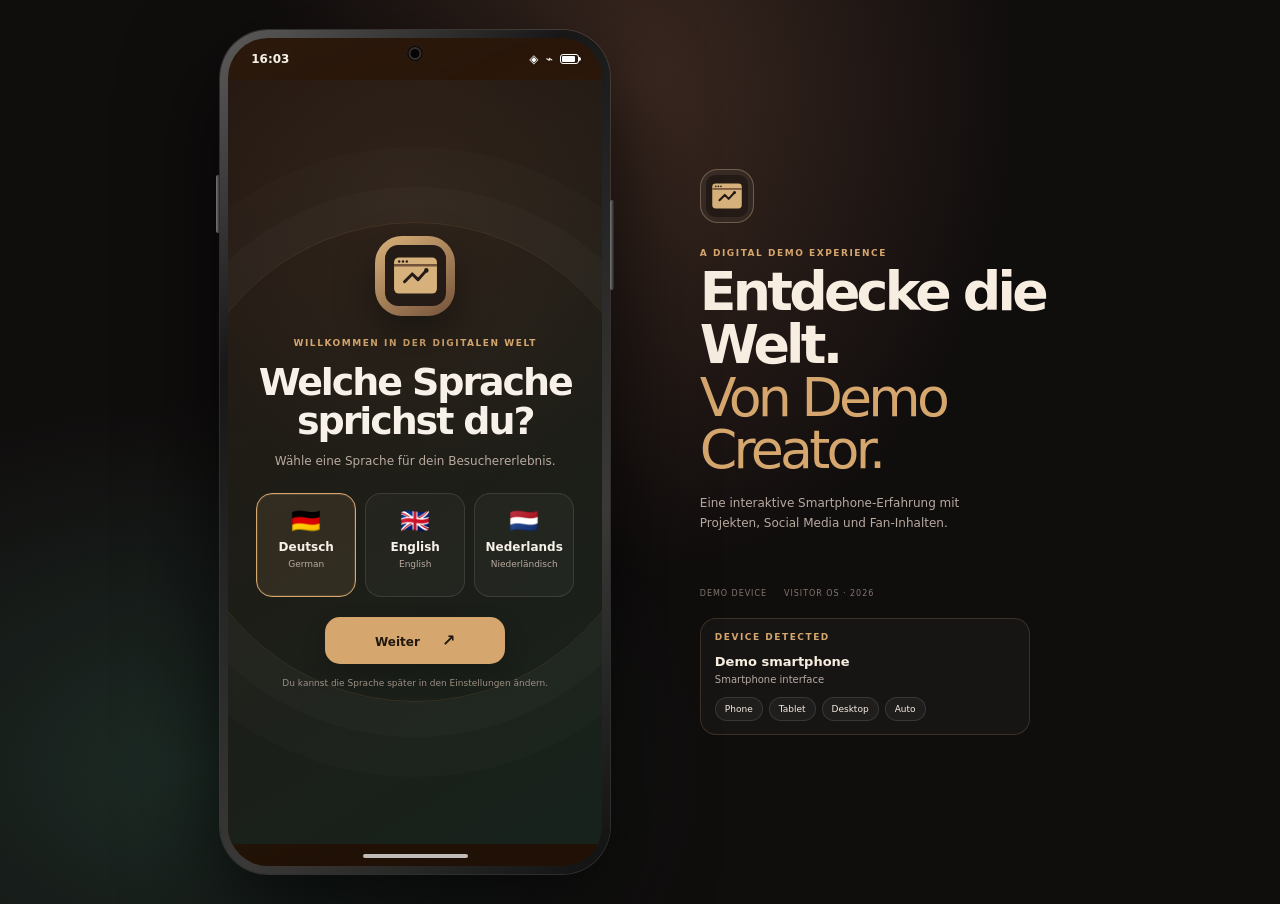
==== commit 4455a41d: "Publish standalone anonymized extension template" ====
--- a/standalone/schleim-os-standalone.html
+++ b/standalone/schleim-os-standalone.html
@@ -4,16 +4,16 @@
   <!-- Complete standalone build: all local CSS, JavaScript and icon assets are embedded in this file. -->
   <meta charset="utf-8">
   <meta name="viewport" content="width=device-width, initial-scale=1, viewport-fit=cover">
-  <meta name="theme-color" content="#172033">
+  <meta name="theme-color" content="#251205">
   <meta name="description" content="Browser OS – a multilingual, responsive visitor experience for phone, tablet and desktop.">
   <meta name="color-scheme" content="dark light">
   <title>Browser OS · Standalone</title>
-  <link rel="icon" href="[data-uri]" type="image/svg+xml"><link rel="apple-touch-icon" href="[data-uri]">
+  <link rel="icon" href="data:image/svg+xml,%3Csvg%20xmlns%3D%22http%3A%2F%2Fwww.w3.org%2F2000%2Fsvg%22%20viewBox%3D%220%200%20512%20512%22%3E%3Crect%20width%3D%22512%22%20height%3D%22512%22%20rx%3D%22112%22%20fill%3D%22%23251b16%22%2F%3E%3Crect%20x%3D%2276%22%20y%3D%22104%22%20width%3D%22360%22%20height%3D%22304%22%20rx%3D%2242%22%20fill%3D%22%23d6b17b%22%2F%3E%3Cpath%20d%3D%22M76%20170h360%22%20stroke%3D%22%23735239%22%20stroke-width%3D%2220%22%2F%3E%3Ccircle%20cx%3D%22119%22%20cy%3D%22139%22%20r%3D%2210%22%20fill%3D%22%23251b16%22%2F%3E%3Ccircle%20cx%3D%22151%22%20cy%3D%22139%22%20r%3D%2210%22%20fill%3D%22%23251b16%22%2F%3E%3Ccircle%20cx%3D%22183%22%20cy%3D%22139%22%20r%3D%2210%22%20fill%3D%22%23251b16%22%2F%3E%3Cpath%20d%3D%22M164%20308l65-65%2048%2048%2070-78%22%20fill%3D%22none%22%20stroke%3D%22%23251b16%22%20stroke-width%3D%2225%22%20stroke-linecap%3D%22round%22%20stroke-linejoin%3D%22round%22%2F%3E%3Ccircle%20cx%3D%22347%22%20cy%3D%22213%22%20r%3D%2219%22%20fill%3D%22%23251b16%22%2F%3E%3C%2Fsvg%3E" type="image/svg+xml"><link rel="apple-touch-icon" href="[data-uri]">
   
   
   <style data-source="styles/main.css">
 :root{--accent:#d5a66d;--accent-2:#a5b98a;--ink:#f7f1e9;--muted:#b9aaa0;--screen-brightness:1;--glass:78%;--panel:rgba(38,29,25,.72);--line:rgba(255,255,255,.11);--shadow:0 25px 70px rgba(0,0,0,.38);font-family:Inter,ui-sans-serif,system-ui,-apple-system,"Segoe UI",sans-serif}
-*{box-sizing:border-box}html,body{margin:0;min-height:100%;background:#100d0d;color:var(--ink)}body{min-height:100vh;overflow-x:hidden}button,input,textarea{font:inherit}button{color:inherit;cursor:pointer}button:focus-visible,input:focus-visible,textarea:focus-visible{outline:2px solid var(--accent);outline-offset:3px}.stage{min-height:100vh;display:flex;align-items:center;justify-content:center;gap:clamp(30px,7vw,120px);padding:30px 5vw;background:radial-gradient(ellipse at 50% 10%,#3b2820 0,transparent 42%),radial-gradient(ellipse at 15% 85%,#1d2b25 0,transparent 34%),#100d0d}.device{width:390px;height:min(844px,calc(100vh - 52px));min-height:690px;padding:8px;border-radius:48px;background:linear-gradient(135deg,#5d5c5b,#171717 28%,#3a3938 70%,#111);box-shadow:0 0 0 1px #7775,0 35px 95px #000b;position:relative;flex:0 0 auto}.screen{height:100%;width:100%;border-radius:40px;overflow:hidden;position:relative;background:#172033;color:var(--ink);isolation:isolate;filter:brightness(var(--screen-brightness));transition:background .4s,filter .2s}.screen:before{content:"";position:absolute;inset:0;background:linear-gradient(160deg,rgba(255,255,255,.025),transparent 30%,rgba(0,0,0,.18));z-index:-2}.screen:after{content:"";position:absolute;z-index:16;top:11px;left:50%;transform:translateX(-50%);width:9px;height:9px;border-radius:50%;background:#050505;box-shadow:0 0 0 2px #34312e,0 0 0 3px #080808;pointer-events:none}.wallpaper-glow{position:absolute;border-radius:50%;filter:blur(50px);opacity:.55;pointer-events:none;z-index:-1}.glow-one{width:310px;height:310px;background:#73503c;right:-160px;top:100px}.glow-two{width:290px;height:290px;background:#354c3b;left:-170px;bottom:70px}.grain{position:absolute;inset:0;pointer-events:none;opacity:.045;z-index:5;background-image:url("data:image/svg+xml,%3Csvg viewBox='0 0 180 180' xmlns='http://www.w3.org/2000/svg'%3E%3Cfilter id='n'%3E%3CfeTurbulence type='fractalNoise' baseFrequency='.8' numOctaves='3' stitchTiles='stitch'/%3E%3C/filter%3E%3Crect width='100%25' height='100%25' filter='url(%23n)' opacity='.35'/%3E%3C/svg%3E")}.side-button{position:absolute;width:4px;background:linear-gradient(90deg,#777,#222);border-radius:4px}.side-button-right{height:90px;right:-4px;top:170px}.side-button-left{height:58px;left:-4px;top:145px}.statusbar{height:42px;display:flex;align-items:center;justify-content:space-between;padding:0 23px;position:relative;z-index:8;font-size:12px;font-weight:700;letter-spacing:.02em}.status-time{border:0;background:none;padding:3px 0;font-weight:800}.status-icons{display:flex;gap:7px;align-items:center;color:#fff}.battery{height:10px;width:19px;border:1px solid currentColor;border-radius:3px;padding:1px;display:inline-flex;position:relative}.battery:after{content:"";position:absolute;right:-3px;top:2px;height:4px;width:2px;background:currentColor;border-radius:0 2px 2px 0}.battery i{display:block;width:86%;height:100%;background:currentColor;border-radius:1px}.eyebrow{font-size:9px;letter-spacing:.17em;font-weight:800;color:var(--accent);margin:0 0 7px}.hidden{display:none!important}.intro-screen{position:absolute;inset:42px 0 22px;display:flex;flex-direction:column;align-items:center;justify-content:center;text-align:center;padding:30px;overflow:hidden}.intro-screen h1{font-size:43px;line-height:.98;letter-spacing:-.07em;margin:12px 0 13px;font-weight:760}.intro-screen h1 span{color:var(--accent);font-weight:450}.intro-copy{font-size:12px;color:var(--muted);max-width:220px;line-height:1.6;margin:0 0 26px}.brand-mark{height:80px;width:80px;border-radius:27px;display:grid;place-items:center;background:linear-gradient(145deg,#d9b17a,#745239);box-shadow:0 15px 40px #0006}.brand-mark img{width:61px;height:61px}.intro-mark{margin-bottom:30px}.primary-button{border:0;background:var(--accent);color:#21170f;border-radius:15px;padding:14px 20px;font-weight:800;font-size:12px;min-width:180px;box-shadow:0 10px 25px #0003}.primary-button span{margin-left:18px;font-size:16px}.text-button{border:0;background:none;color:var(--muted);font-size:11px;margin-top:12px;padding:8px}.intro-footer{position:absolute;bottom:20px;left:24px;right:24px;display:flex;justify-content:space-between;color:#90847c;font-size:8px;letter-spacing:.12em}.intro-orbit{position:absolute;border:1px solid #ddc39a20;border-radius:50%;pointer-events:none}.orbit-a{width:470px;height:470px}.orbit-b{width:330px;height:330px;border-color:#ddc39a13}.home-screen{position:absolute;inset:42px 0 20px;padding:18px 20px 6px;overflow:auto;scrollbar-width:none}.home-screen::-webkit-scrollbar,.app-scroll::-webkit-scrollbar{display:none}.home-topline{display:flex;align-items:center;justify-content:space-between;margin-bottom:17px}.home-topline h2{font-size:28px;letter-spacing:-.06em;margin:0;font-weight:650}.home-topline h2 span{color:var(--accent)}.avatar-button{height:43px;width:43px;border-radius:16px;border:1px solid var(--line);background:#ffffff0c;display:grid;place-items:center}.avatar-button img{width:31px;height:31px}.search-pill{width:100%;border:1px solid var(--line);border-radius:14px;background:#ffffff0c;display:flex;align-items:center;gap:10px;padding:12px 13px;color:#bcb0a8;text-align:left;font-size:11px;margin-bottom:16px;backdrop-filter:blur(var(--glass-blur,14px))}.search-symbol{font-size:20px;line-height:10px}.search-pill kbd{margin-left:auto;font-size:15px;color:#d9c0a4}.hero-card{width:100%;height:150px;position:relative;overflow:hidden;border:1px solid color-mix(in srgb, var(--accent) 25.1%, transparent);border-radius:20px;text-align:left;padding:17px;background:linear-gradient(115deg,#33251f 0,#493428 48%,#26352b 100%);margin-bottom:21px;box-shadow:0 14px 28px #0002}.hero-card:after{content:"";position:absolute;inset:0;background:linear-gradient(90deg,#100c0a50,transparent 75%);pointer-events:none}.hero-tag,.hero-title,.hero-bottom{position:relative;z-index:1;display:block}.hero-tag{font-size:8px;letter-spacing:.14em;color:#dfbd93}.hero-title{font-size:20px;line-height:1.12;letter-spacing:-.045em;margin-top:10px}.hero-title b{font-weight:800;color:#f0c994}.hero-bottom{position:absolute;bottom:15px;left:17px;right:17px;display:flex;align-items:center;justify-content:space-between;color:#d8c9bd;font-size:9px}.hero-arrow{font-size:19px;color:#f1d4ae}.hero-snail{position:absolute;z-index:0;right:17px;top:23px;font-size:74px;filter:drop-shadow(0 12px 14px #0005);transform:rotate(-9deg)}.hero-orbit{position:absolute;right:-35px;top:-70px;width:195px;height:195px;border-radius:50%;border:1px solid #ffffff1c;box-shadow:0 0 0 22px #ffffff08,0 0 0 44px #ffffff05}.section-heading{display:flex;justify-content:space-between;align-items:center;margin:0 1px 12px;font-size:12px;font-weight:750}.section-heading button{border:0;background:none;color:var(--accent);font-size:9px}.tiny-label{font-size:8px;letter-spacing:.14em;color:#a8b99a}.app-grid{display:grid;grid-template-columns:repeat(4,1fr);gap:15px 7px;margin-bottom:21px}.app-icon{border:0;background:none;display:flex;align-items:center;flex-direction:column;gap:6px;min-width:0;padding:0}.app-icon .icon-tile{height:48px;width:48px;border:1px solid #ffffff17;border-radius:16px;background:linear-gradient(145deg,#ffffff18,#ffffff06);display:grid;place-items:center;font-size:22px;box-shadow:0 8px 17px #0002;backdrop-filter:blur(var(--glass-blur,15px));transition:transform .2s,border-color .2s}.app-icon:active .icon-tile{transform:scale(.92)}.app-icon small{font-size:8px;color:#e3d8ce;white-space:nowrap;max-width:78px;overflow:hidden;text-overflow:ellipsis}.mini-project{width:100%;display:flex;align-items:center;gap:11px;padding:11px 12px;border:1px solid var(--line);background:#ffffff0a;border-radius:16px;text-align:left;margin-bottom:14px}.mini-project-icon{height:38px;width:38px;border-radius:12px;background:#b1c5ab1e;display:grid;place-items:center;font-size:19px}.mini-project-copy{display:flex;flex-direction:column;gap:4px;min-width:0}.mini-project-copy b{font-size:10px}.mini-project-copy small{font-size:9px;color:var(--muted)}.mini-arrow{margin-left:auto;color:var(--accent)}.dock{display:flex;justify-content:space-around;align-items:center;padding:8px 10px;margin:0 auto 5px;width:88%;border:1px solid #ffffff20;border-radius:20px;background:#ffffff12;backdrop-filter:blur(var(--glass-blur,24px));box-shadow:0 12px 25px #0002}.dock button{height:43px;width:49px;border:0;border-radius:14px;background:#ffffff0b;font-size:21px}.gesture-area{position:absolute;bottom:0;left:0;right:0;height:20px;z-index:15;display:flex;justify-content:center;align-items:center;pointer-events:none}.gesture-bar{pointer-events:auto;width:105px;height:4px;border:0;border-radius:8px;background:#ffffffb8;padding:0}.app-screen{position:absolute;inset:42px 0 18px;z-index:6;background:linear-gradient(155deg,#211a17f2,#171b19f6 70%);backdrop-filter:blur(var(--glass-blur,22px));display:flex;flex-direction:column;animation:app-in .24s ease-out}.app-window-bar{height:58px;flex:0 0 58px;display:flex;align-items:center;justify-content:space-between;padding:0 17px;border-bottom:1px solid var(--line)}.round-icon-button{width:32px;height:32px;border-radius:50%;border:1px solid var(--line);background:#ffffff0b;font-size:20px;display:grid;place-items:center;line-height:1}.app-window-title{display:flex;align-items:center;gap:9px;font-size:12px}.app-window-title span{font-size:17px}.app-scroll{overflow:auto;flex:1;padding:20px 18px 28px;scrollbar-width:none}.app-hero{padding:18px;border:1px solid color-mix(in srgb, var(--accent) 18.8%, transparent);border-radius:19px;background:linear-gradient(140deg,#463328,#26352c);margin-bottom:17px;position:relative;overflow:hidden}.app-hero .eyebrow{color:#e5bd8c}.app-hero h2{font-size:25px;letter-spacing:-.055em;margin:4px 0 8px;line-height:1.05}.app-hero p{font-size:10px;line-height:1.6;color:#e0d2c6;margin:0;max-width:245px}.app-hero .large-emoji{position:absolute;font-size:62px;right:12px;bottom:8px;opacity:.9}.content-heading{font-size:13px;margin:19px 0 10px;letter-spacing:-.02em}.body-copy{font-size:11px;line-height:1.75;color:#c7bab0}.info-grid{display:grid;grid-template-columns:repeat(2,1fr);gap:9px;margin:12px 0}.info-card,.project-card,.link-card,.feature-card{border:1px solid var(--line);border-radius:15px;background:#ffffff09;padding:13px}.info-card span{font-size:18px}.info-card b,.project-card b,.link-card b,.feature-card b{display:block;font-size:10px;margin:7px 0 4px}.info-card small,.project-card small,.link-card small,.feature-card small{font-size:9px;color:var(--muted);line-height:1.5;display:block}.pill-row{display:flex;flex-wrap:wrap;gap:6px;margin:10px 0}.pill{border:1px solid color-mix(in srgb, var(--accent) 22.0%, transparent);border-radius:30px;padding:6px 9px;color:#e7c99f;font-size:9px;background:color-mix(in srgb, var(--accent) 4.7%, transparent)}.link-list,.project-list{display:grid;gap:9px}.link-card{display:flex;align-items:center;gap:11px;text-decoration:none;color:inherit;transition:background .2s,border-color .2s}.link-card:hover{background:#ffffff14;border-color:color-mix(in srgb, var(--accent) 37.6%, transparent)}.link-card .link-icon{height:37px;width:37px;display:grid;place-items:center;border-radius:12px;background:#ffffff0c;font-size:18px;flex:0 0 auto}.link-card .link-text{min-width:0;flex:1}.link-card b{margin:0 0 3px}.link-card .chevron{color:var(--accent);font-size:17px}.project-card{display:flex;gap:10px;align-items:flex-start}.project-icon{height:35px;width:35px;border-radius:11px;background:#ffffff0d;display:grid;place-items:center;font-size:18px;flex:0 0 auto}.project-card div:last-child{min-width:0}.project-card b{margin:1px 0 4px}.project-card p{font-size:9px;line-height:1.55;color:var(--muted);margin:0}.project-card .status{display:inline-block;margin-top:6px;color:#b8c8a7;font-size:8px;letter-spacing:.04em}.feature-card{margin:10px 0}.feature-card .feature-head{display:flex;align-items:center;gap:9px}.feature-card .feature-head span{font-size:20px}.feature-card p{font-size:9px;line-height:1.6;color:var(--muted);margin:8px 0 0}.app-button{border:0;border-radius:12px;background:var(--accent);color:#20170f;padding:11px 14px;font-size:10px;font-weight:800;display:inline-flex;align-items:center;gap:10px;text-decoration:none;margin-top:9px}.app-button.secondary{background:#ffffff0e;color:#f1e6dc;border:1px solid var(--line)}.notice{padding:11px 12px;border-left:2px solid var(--accent);background:color-mix(in srgb, var(--accent) 4.3%, transparent);color:#cdbdaf;font-size:9px;line-height:1.6;border-radius:0 10px 10px 0;margin:13px 0}.website-pages{display:grid;grid-template-columns:1fr 1fr;gap:8px}.website-pages a{min-height:86px;text-decoration:none;color:inherit;border:1px solid var(--line);background:#ffffff08;padding:11px;border-radius:13px}.website-pages a span{font-size:17px}.website-pages a b{display:block;font-size:9px;margin:6px 0 3px}.website-pages a small{display:block;font-size:8px;color:var(--muted)}.note-field{width:100%;min-height:210px;resize:vertical;border:1px solid var(--line);border-radius:14px;padding:13px;background:#08070650;color:var(--ink);font-size:11px;line-height:1.6}.save-row{display:flex;justify-content:space-between;align-items:center;font-size:9px;color:var(--muted);margin-top:8px}.control-panel{position:absolute;z-index:12;inset:40px 0 0;padding:8px 18px 30px;background:linear-gradient(160deg,rgba(28,23,21,.97),rgba(19,28,23,.97));backdrop-filter:blur(var(--glass-blur,28px));border-radius:26px 26px 0 0;overflow:auto;animation:panel-in .23s ease-out}.panel-handle{height:4px;width:40px;border-radius:8px;background:#ffffff55;margin:0 auto 18px}.panel-heading{display:flex;justify-content:space-between;align-items:center;margin-bottom:16px}.panel-heading h2{margin:0;font-size:22px;letter-spacing:-.05em}.quick-grid{display:grid;grid-template-columns:1fr 1fr;gap:9px}.quick-tile{height:76px;border:1px solid var(--line);border-radius:15px;background:#ffffff0b;text-align:left;padding:10px 12px;display:grid;grid-template-columns:26px 1fr;grid-template-rows:1fr 1fr;align-items:center}.quick-tile>span{grid-row:1/3;font-size:21px;color:var(--accent)}.quick-tile b{font-size:10px}.quick-tile small{font-size:8px;color:var(--muted)}.quick-tile.active{background:color-mix(in srgb, var(--accent) 12.9%, transparent);border-color:color-mix(in srgb, var(--accent) 30.2%, transparent)}.slider-card{margin-top:10px;border:1px solid var(--line);background:#ffffff08;border-radius:14px;padding:11px 12px}.slider-card>div{display:flex;align-items:center;gap:8px;font-size:10px}.slider-card>div span{font-size:16px;color:var(--accent)}.slider-card output{margin-left:auto;color:var(--muted);font-size:9px}.slider-card input{width:100%;accent-color:var(--accent);margin:11px 0 0}.wallpaper-card{padding:13px;margin-top:10px;border:1px solid var(--line);background:#ffffff08;border-radius:14px}.wallpaper-title b{font-size:10px;display:block}.wallpaper-title small{font-size:8px;color:var(--muted)}.wallpaper-options{display:grid;grid-template-columns:repeat(4,1fr);gap:7px;margin-top:11px}.wall-choice{border:0;background:none;padding:0;display:grid;gap:5px;justify-items:center;font-size:8px;color:var(--muted)}.wall-choice i{height:37px;width:100%;border:2px solid transparent;border-radius:9px;background:linear-gradient(130deg,#261915,#596146)}.wall-choice[data-wall="blue"] i{background:linear-gradient(130deg,#131f36,#52718e)}.wall-choice[data-wall="forest"] i{background:linear-gradient(130deg,#14261f,#667e50)}.wall-choice[data-wall="amber"] i{background:linear-gradient(130deg,#351b12,#b06a39)}.wall-choice.selected i{border-color:var(--accent)}.control-footnote{font-size:8px;line-height:1.5;color:var(--muted);margin:10px 2px 2px}.panel-actions{display:grid;grid-template-columns:1fr;gap:7px;margin-top:10px}.panel-actions button{border:1px solid var(--line);border-radius:12px;background:#ffffff09;text-align:left;padding:11px 12px;font-size:10px}.panel-actions button:first-letter{color:var(--accent)}.search-screen{position:absolute;z-index:13;inset:42px 0 18px;padding:12px 17px 28px;background:linear-gradient(150deg,#211a17f5,#18201cf5);backdrop-filter:blur(var(--glass-blur,25px));animation:panel-in .2s ease-out}.search-header{display:flex;gap:8px;align-items:center}.search-header input{min-width:0;flex:1;border:1px solid var(--line);background:#ffffff0b;border-radius:13px;padding:11px 12px;color:var(--ink);font-size:11px}.search-caption{margin:22px 2px 11px}.search-results{display:grid;gap:8px}.search-result{display:flex;align-items:center;gap:11px;text-align:left;border:1px solid var(--line);border-radius:13px;padding:10px;background:#ffffff08}.search-result span{font-size:19px}.search-result b{font-size:10px;display:block}.search-result small{font-size:8px;color:var(--muted)}.lock-screen{position:absolute;z-index:14;inset:0;padding:58px 25px 36px;background:linear-gradient(155deg,#191410eF,#17231dF2),radial-gradient(circle at 75% 25%,#9a6a4140,transparent 38%);backdrop-filter:blur(var(--glass-blur,25px));display:flex;flex-direction:column;justify-content:space-between;text-align:center}.lock-top{display:flex;justify-content:space-between;font-size:8px;letter-spacing:.12em;color:#d8c9ba}.lock-clock{margin-top:30px}.lock-clock div{font-size:72px;letter-spacing:-.09em;font-weight:250}.lock-clock p{font-size:11px;color:#c8b8a9;margin:0}.lock-bottom p{font-size:9px;color:#c9baad}.unlock-button{height:46px;width:46px;border-radius:50%;border:1px solid #ffffff44;background:#ffffff14;font-size:22px}.toast{position:absolute;z-index:20;bottom:35px;left:50%;transform:translate(-50%,20px);opacity:0;pointer-events:none;white-space:nowrap;padding:10px 14px;border-radius:30px;background:#e6d4c0;color:#251910;font-size:9px;font-weight:700;box-shadow:0 10px 20px #0004;transition:.22s}.toast.show{opacity:1;transform:translate(-50%,0)}.outside-caption{width:min(360px,30vw);color:#f7ede1}.caption-logo{height:54px;width:54px;border:1px solid #e2c29b55;background:#ffffff0c;border-radius:18px;display:grid;place-items:center;margin-bottom:25px}.caption-logo img{width:42px}.outside-caption h2{font-size:clamp(34px,4.2vw,58px);line-height:.98;letter-spacing:-.07em;margin:8px 0 16px}.outside-caption h2 span{color:var(--accent);font-weight:450}.outside-caption>p:not(.eyebrow){max-width:290px;color:#b9aaa0;font-size:12px;line-height:1.7}.caption-meta{display:flex;gap:17px;margin-top:55px;color:#84766d;font-size:8px;letter-spacing:.12em}.reduce-motion *{animation:none!important;transition:none!important;scroll-behavior:auto!important}
+*{box-sizing:border-box}html,body{margin:0;min-height:100%;background:#100d0d;color:var(--ink)}body{min-height:100vh;overflow-x:hidden}button,input,textarea{font:inherit}button{color:inherit;cursor:pointer}button:focus-visible,input:focus-visible,textarea:focus-visible{outline:2px solid var(--accent);outline-offset:3px}.stage{min-height:100vh;display:flex;align-items:center;justify-content:center;gap:clamp(30px,7vw,120px);padding:30px 5vw;background:radial-gradient(ellipse at 50% 10%,#3b2820 0,transparent 42%),radial-gradient(ellipse at 15% 85%,#1d2b25 0,transparent 34%),#100d0d}.device{width:390px;height:min(844px,calc(100vh - 52px));min-height:690px;padding:8px;border-radius:48px;background:linear-gradient(135deg,#5d5c5b,#171717 28%,#3a3938 70%,#111);box-shadow:0 0 0 1px #7775,0 35px 95px #000b;position:relative;flex:0 0 auto}.screen{height:100%;width:100%;border-radius:40px;overflow:hidden;position:relative;background:#251205;color:var(--ink);isolation:isolate;filter:brightness(var(--screen-brightness));transition:background .4s,filter .2s}.screen:before{content:"";position:absolute;inset:0;background:linear-gradient(160deg,rgba(255,255,255,.025),transparent 30%,rgba(0,0,0,.18));z-index:-2}.screen:after{content:"";position:absolute;z-index:16;top:11px;left:50%;transform:translateX(-50%);width:9px;height:9px;border-radius:50%;background:#050505;box-shadow:0 0 0 2px #34312e,0 0 0 3px #080808;pointer-events:none}.wallpaper-glow{position:absolute;border-radius:50%;filter:blur(50px);opacity:.55;pointer-events:none;z-index:-1}.glow-one{width:310px;height:310px;background:#73503c;right:-160px;top:100px}.glow-two{width:290px;height:290px;background:#354c3b;left:-170px;bottom:70px}.grain{position:absolute;inset:0;pointer-events:none;opacity:.045;z-index:5;background-image:url("data:image/svg+xml,%3Csvg viewBox='0 0 180 180' xmlns='http://www.w3.org/2000/svg'%3E%3Cfilter id='n'%3E%3CfeTurbulence type='fractalNoise' baseFrequency='.8' numOctaves='3' stitchTiles='stitch'/%3E%3C/filter%3E%3Crect width='100%25' height='100%25' filter='url(%23n)' opacity='.35'/%3E%3C/svg%3E")}.side-button{position:absolute;width:4px;background:linear-gradient(90deg,#777,#222);border-radius:4px}.side-button-right{height:90px;right:-4px;top:170px}.side-button-left{height:58px;left:-4px;top:145px}.statusbar{height:42px;display:flex;align-items:center;justify-content:space-between;padding:0 23px;position:relative;z-index:8;font-size:12px;font-weight:700;letter-spacing:.02em}.status-time{border:0;background:none;padding:3px 0;font-weight:800}.status-icons{display:flex;gap:7px;align-items:center;color:#fff}.battery{height:10px;width:19px;border:1px solid currentColor;border-radius:3px;padding:1px;display:inline-flex;position:relative}.battery:after{content:"";position:absolute;right:-3px;top:2px;height:4px;width:2px;background:currentColor;border-radius:0 2px 2px 0}.battery i{display:block;width:86%;height:100%;background:currentColor;border-radius:1px}.eyebrow{font-size:9px;letter-spacing:.17em;font-weight:800;color:var(--accent);margin:0 0 7px}.hidden{display:none!important}.intro-screen{position:absolute;inset:42px 0 22px;display:flex;flex-direction:column;align-items:center;justify-content:center;text-align:center;padding:30px;overflow:hidden}.intro-screen h1{font-size:43px;line-height:.98;letter-spacing:-.07em;margin:12px 0 13px;font-weight:760}.intro-screen h1 span{color:var(--accent);font-weight:450}.intro-copy{font-size:12px;color:var(--muted);max-width:220px;line-height:1.6;margin:0 0 26px}.brand-mark{height:80px;width:80px;border-radius:27px;display:grid;place-items:center;background:linear-gradient(145deg,#d9b17a,#745239);box-shadow:0 15px 40px #0006}.brand-mark img{width:61px;height:61px}.intro-mark{margin-bottom:30px}.primary-button{border:0;background:var(--accent);color:#21170f;border-radius:15px;padding:14px 20px;font-weight:800;font-size:12px;min-width:180px;box-shadow:0 10px 25px #0003}.primary-button span{margin-left:18px;font-size:16px}.text-button{border:0;background:none;color:var(--muted);font-size:11px;margin-top:12px;padding:8px}.intro-footer{position:absolute;bottom:20px;left:24px;right:24px;display:flex;justify-content:space-between;color:#90847c;font-size:8px;letter-spacing:.12em}.intro-orbit{position:absolute;border:1px solid #ddc39a20;border-radius:50%;pointer-events:none}.orbit-a{width:470px;height:470px}.orbit-b{width:330px;height:330px;border-color:#ddc39a13}.home-screen{position:absolute;inset:42px 0 20px;padding:18px 20px 6px;overflow:auto;scrollbar-width:none}.home-screen::-webkit-scrollbar,.app-scroll::-webkit-scrollbar{display:none}.home-topline{display:flex;align-items:center;justify-content:space-between;margin-bottom:17px}.home-topline h2{font-size:28px;letter-spacing:-.06em;margin:0;font-weight:650}.home-topline h2 span{color:var(--accent)}.avatar-button{height:43px;width:43px;border-radius:16px;border:1px solid var(--line);background:#ffffff0c;display:grid;place-items:center}.avatar-button img{width:31px;height:31px}.search-pill{width:100%;border:1px solid var(--line);border-radius:14px;background:#ffffff0c;display:flex;align-items:center;gap:10px;padding:12px 13px;color:#bcb0a8;text-align:left;font-size:11px;margin-bottom:16px;backdrop-filter:blur(var(--glass-blur,14px))}.search-symbol{font-size:20px;line-height:10px}.search-pill kbd{margin-left:auto;font-size:15px;color:#d9c0a4}.hero-card{width:100%;height:150px;position:relative;overflow:hidden;border:1px solid color-mix(in srgb, var(--accent) 25.1%, transparent);border-radius:20px;text-align:left;padding:17px;background:linear-gradient(115deg,#33251f 0,#493428 48%,#26352b 100%);margin-bottom:21px;box-shadow:0 14px 28px #0002}.hero-card:after{content:"";position:absolute;inset:0;background:linear-gradient(90deg,#100c0a50,transparent 75%);pointer-events:none}.hero-tag,.hero-title,.hero-bottom{position:relative;z-index:1;display:block}.hero-tag{font-size:8px;letter-spacing:.14em;color:#dfbd93}.hero-title{font-size:20px;line-height:1.12;letter-spacing:-.045em;margin-top:10px}.hero-title b{font-weight:800;color:#f0c994}.hero-bottom{position:absolute;bottom:15px;left:17px;right:17px;display:flex;align-items:center;justify-content:space-between;color:#d8c9bd;font-size:9px}.hero-arrow{font-size:19px;color:#f1d4ae}.hero-snail{position:absolute;z-index:0;right:17px;top:23px;font-size:74px;filter:drop-shadow(0 12px 14px #0005);transform:rotate(-9deg)}.hero-orbit{position:absolute;right:-35px;top:-70px;width:195px;height:195px;border-radius:50%;border:1px solid #ffffff1c;box-shadow:0 0 0 22px #ffffff08,0 0 0 44px #ffffff05}.section-heading{display:flex;justify-content:space-between;align-items:center;margin:0 1px 12px;font-size:12px;font-weight:750}.section-heading button{border:0;background:none;color:var(--accent);font-size:9px}.tiny-label{font-size:8px;letter-spacing:.14em;color:#a8b99a}.app-grid{display:grid;grid-template-columns:repeat(4,1fr);gap:15px 7px;margin-bottom:21px}.app-icon{border:0;background:none;display:flex;align-items:center;flex-direction:column;gap:6px;min-width:0;padding:0}.app-icon .icon-tile{height:48px;width:48px;border:1px solid #ffffff17;border-radius:16px;background:linear-gradient(145deg,#ffffff18,#ffffff06);display:grid;place-items:center;font-size:22px;box-shadow:0 8px 17px #0002;backdrop-filter:blur(var(--glass-blur,15px));transition:transform .2s,border-color .2s}.app-icon:active .icon-tile{transform:scale(.92)}.app-icon small{font-size:8px;color:#e3d8ce;white-space:nowrap;max-width:78px;overflow:hidden;text-overflow:ellipsis}.mini-project{width:100%;display:flex;align-items:center;gap:11px;padding:11px 12px;border:1px solid var(--line);background:#ffffff0a;border-radius:16px;text-align:left;margin-bottom:14px}.mini-project-icon{height:38px;width:38px;border-radius:12px;background:#b1c5ab1e;display:grid;place-items:center;font-size:19px}.mini-project-copy{display:flex;flex-direction:column;gap:4px;min-width:0}.mini-project-copy b{font-size:10px}.mini-project-copy small{font-size:9px;color:var(--muted)}.mini-arrow{margin-left:auto;color:var(--accent)}.dock{display:flex;justify-content:space-around;align-items:center;padding:8px 10px;margin:0 auto 5px;width:88%;border:1px solid #ffffff20;border-radius:20px;background:#ffffff12;backdrop-filter:blur(var(--glass-blur,24px));box-shadow:0 12px 25px #0002}.dock button{height:43px;width:49px;border:0;border-radius:14px;background:#ffffff0b;font-size:21px}.gesture-area{position:absolute;bottom:0;left:0;right:0;height:20px;z-index:15;display:flex;justify-content:center;align-items:center;pointer-events:none}.gesture-bar{pointer-events:auto;width:105px;height:4px;border:0;border-radius:8px;background:#ffffffb8;padding:0}.app-screen{position:absolute;inset:42px 0 18px;z-index:6;background:linear-gradient(155deg,#211a17f2,#171b19f6 70%);backdrop-filter:blur(var(--glass-blur,22px));display:flex;flex-direction:column;animation:app-in .24s ease-out}.app-window-bar{height:58px;flex:0 0 58px;display:flex;align-items:center;justify-content:space-between;padding:0 17px;border-bottom:1px solid var(--line)}.round-icon-button{width:32px;height:32px;border-radius:50%;border:1px solid var(--line);background:#ffffff0b;font-size:20px;display:grid;place-items:center;line-height:1}.app-window-title{display:flex;align-items:center;gap:9px;font-size:12px}.app-window-title span{font-size:17px}.app-scroll{overflow:auto;flex:1;padding:20px 18px 28px;scrollbar-width:none}.app-hero{padding:18px;border:1px solid color-mix(in srgb, var(--accent) 18.8%, transparent);border-radius:19px;background:linear-gradient(140deg,#463328,#26352c);margin-bottom:17px;position:relative;overflow:hidden}.app-hero .eyebrow{color:#e5bd8c}.app-hero h2{font-size:25px;letter-spacing:-.055em;margin:4px 0 8px;line-height:1.05}.app-hero p{font-size:10px;line-height:1.6;color:#e0d2c6;margin:0;max-width:245px}.app-hero .large-emoji{position:absolute;font-size:62px;right:12px;bottom:8px;opacity:.9}.content-heading{font-size:13px;margin:19px 0 10px;letter-spacing:-.02em}.body-copy{font-size:11px;line-height:1.75;color:#c7bab0}.info-grid{display:grid;grid-template-columns:repeat(2,1fr);gap:9px;margin:12px 0}.info-card,.project-card,.link-card,.feature-card{border:1px solid var(--line);border-radius:15px;background:#ffffff09;padding:13px}.info-card span{font-size:18px}.info-card b,.project-card b,.link-card b,.feature-card b{display:block;font-size:10px;margin:7px 0 4px}.info-card small,.project-card small,.link-card small,.feature-card small{font-size:9px;color:var(--muted);line-height:1.5;display:block}.pill-row{display:flex;flex-wrap:wrap;gap:6px;margin:10px 0}.pill{border:1px solid color-mix(in srgb, var(--accent) 22.0%, transparent);border-radius:30px;padding:6px 9px;color:#e7c99f;font-size:9px;background:color-mix(in srgb, var(--accent) 4.7%, transparent)}.link-list,.project-list{display:grid;gap:9px}.link-card{display:flex;align-items:center;gap:11px;text-decoration:none;color:inherit;transition:background .2s,border-color .2s}.link-card:hover{background:#ffffff14;border-color:color-mix(in srgb, var(--accent) 37.6%, transparent)}.link-card .link-icon{height:37px;width:37px;display:grid;place-items:center;border-radius:12px;background:#ffffff0c;font-size:18px;flex:0 0 auto}.link-card .link-text{min-width:0;flex:1}.link-card b{margin:0 0 3px}.link-card .chevron{color:var(--accent);font-size:17px}.project-card{display:flex;gap:10px;align-items:flex-start}.project-icon{height:35px;width:35px;border-radius:11px;background:#ffffff0d;display:grid;place-items:center;font-size:18px;flex:0 0 auto}.project-card div:last-child{min-width:0}.project-card b{margin:1px 0 4px}.project-card p{font-size:9px;line-height:1.55;color:var(--muted);margin:0}.project-card .status{display:inline-block;margin-top:6px;color:#b8c8a7;font-size:8px;letter-spacing:.04em}.feature-card{margin:10px 0}.feature-card .feature-head{display:flex;align-items:center;gap:9px}.feature-card .feature-head span{font-size:20px}.feature-card p{font-size:9px;line-height:1.6;color:var(--muted);margin:8px 0 0}.app-button{border:0;border-radius:12px;background:var(--accent);color:#20170f;padding:11px 14px;font-size:10px;font-weight:800;display:inline-flex;align-items:center;gap:10px;text-decoration:none;margin-top:9px}.app-button.secondary{background:#ffffff0e;color:#f1e6dc;border:1px solid var(--line)}.notice{padding:11px 12px;border-left:2px solid var(--accent);background:color-mix(in srgb, var(--accent) 4.3%, transparent);color:#cdbdaf;font-size:9px;line-height:1.6;border-radius:0 10px 10px 0;margin:13px 0}.website-pages{display:grid;grid-template-columns:1fr 1fr;gap:8px}.website-pages a{min-height:86px;text-decoration:none;color:inherit;border:1px solid var(--line);background:#ffffff08;padding:11px;border-radius:13px}.website-pages a span{font-size:17px}.website-pages a b{display:block;font-size:9px;margin:6px 0 3px}.website-pages a small{display:block;font-size:8px;color:var(--muted)}.note-field{width:100%;min-height:210px;resize:vertical;border:1px solid var(--line);border-radius:14px;padding:13px;background:#08070650;color:var(--ink);font-size:11px;line-height:1.6}.save-row{display:flex;justify-content:space-between;align-items:center;font-size:9px;color:var(--muted);margin-top:8px}.control-panel{position:absolute;z-index:12;inset:40px 0 0;padding:8px 18px 30px;background:linear-gradient(160deg,rgba(28,23,21,.97),rgba(19,28,23,.97));backdrop-filter:blur(var(--glass-blur,28px));border-radius:26px 26px 0 0;overflow:auto;animation:panel-in .23s ease-out}.panel-handle{height:4px;width:40px;border-radius:8px;background:#ffffff55;margin:0 auto 18px}.panel-heading{display:flex;justify-content:space-between;align-items:center;margin-bottom:16px}.panel-heading h2{margin:0;font-size:22px;letter-spacing:-.05em}.quick-grid{display:grid;grid-template-columns:1fr 1fr;gap:9px}.quick-tile{height:76px;border:1px solid var(--line);border-radius:15px;background:#ffffff0b;text-align:left;padding:10px 12px;display:grid;grid-template-columns:26px 1fr;grid-template-rows:1fr 1fr;align-items:center}.quick-tile>span{grid-row:1/3;font-size:21px;color:var(--accent)}.quick-tile b{font-size:10px}.quick-tile small{font-size:8px;color:var(--muted)}.quick-tile.active{background:color-mix(in srgb, var(--accent) 12.9%, transparent);border-color:color-mix(in srgb, var(--accent) 30.2%, transparent)}.slider-card{margin-top:10px;border:1px solid var(--line);background:#ffffff08;border-radius:14px;padding:11px 12px}.slider-card>div{display:flex;align-items:center;gap:8px;font-size:10px}.slider-card>div span{font-size:16px;color:var(--accent)}.slider-card output{margin-left:auto;color:var(--muted);font-size:9px}.slider-card input{width:100%;accent-color:var(--accent);margin:11px 0 0}.wallpaper-card{padding:13px;margin-top:10px;border:1px solid var(--line);background:#ffffff08;border-radius:14px}.wallpaper-title b{font-size:10px;display:block}.wallpaper-title small{font-size:8px;color:var(--muted)}.wallpaper-options{display:grid;grid-template-columns:repeat(4,1fr);gap:7px;margin-top:11px}.wall-choice{border:0;background:none;padding:0;display:grid;gap:5px;justify-items:center;font-size:8px;color:var(--muted)}.wall-choice i{height:37px;width:100%;border:2px solid transparent;border-radius:9px;background:linear-gradient(130deg,#261915,#596146)}.wall-choice[data-wall="blue"] i{background:linear-gradient(130deg,#131f36,#52718e)}.wall-choice[data-wall="forest"] i{background:linear-gradient(130deg,#14261f,#667e50)}.wall-choice[data-wall="amber"] i{background:linear-gradient(130deg,#351b12,#b06a39)}.wall-choice.selected i{border-color:var(--accent)}.control-footnote{font-size:8px;line-height:1.5;color:var(--muted);margin:10px 2px 2px}.panel-actions{display:grid;grid-template-columns:1fr;gap:7px;margin-top:10px}.panel-actions button{border:1px solid var(--line);border-radius:12px;background:#ffffff09;text-align:left;padding:11px 12px;font-size:10px}.panel-actions button:first-letter{color:var(--accent)}.search-screen{position:absolute;z-index:13;inset:42px 0 18px;padding:12px 17px 28px;background:linear-gradient(150deg,#211a17f5,#18201cf5);backdrop-filter:blur(var(--glass-blur,25px));animation:panel-in .2s ease-out}.search-header{display:flex;gap:8px;align-items:center}.search-header input{min-width:0;flex:1;border:1px solid var(--line);background:#ffffff0b;border-radius:13px;padding:11px 12px;color:var(--ink);font-size:11px}.search-caption{margin:22px 2px 11px}.search-results{display:grid;gap:8px}.search-result{display:flex;align-items:center;gap:11px;text-align:left;border:1px solid var(--line);border-radius:13px;padding:10px;background:#ffffff08}.search-result span{font-size:19px}.search-result b{font-size:10px;display:block}.search-result small{font-size:8px;color:var(--muted)}.lock-screen{position:absolute;z-index:14;inset:0;padding:58px 25px 36px;background:linear-gradient(155deg,#191410eF,#17231dF2),radial-gradient(circle at 75% 25%,#9a6a4140,transparent 38%);backdrop-filter:blur(var(--glass-blur,25px));display:flex;flex-direction:column;justify-content:space-between;text-align:center}.lock-top{display:flex;justify-content:space-between;font-size:8px;letter-spacing:.12em;color:#d8c9ba}.lock-clock{margin-top:30px}.lock-clock div{font-size:72px;letter-spacing:-.09em;font-weight:250}.lock-clock p{font-size:11px;color:#c8b8a9;margin:0}.lock-bottom p{font-size:9px;color:#c9baad}.unlock-button{height:46px;width:46px;border-radius:50%;border:1px solid #ffffff44;background:#ffffff14;font-size:22px}.toast{position:absolute;z-index:20;bottom:35px;left:50%;transform:translate(-50%,20px);opacity:0;pointer-events:none;white-space:nowrap;padding:10px 14px;border-radius:30px;background:#e6d4c0;color:#251910;font-size:9px;font-weight:700;box-shadow:0 10px 20px #0004;transition:.22s}.toast.show{opacity:1;transform:translate(-50%,0)}.outside-caption{width:min(360px,30vw);color:#f7ede1}.caption-logo{height:54px;width:54px;border:1px solid #e2c29b55;background:#ffffff0c;border-radius:18px;display:grid;place-items:center;margin-bottom:25px}.caption-logo img{width:42px}.outside-caption h2{font-size:clamp(34px,4.2vw,58px);line-height:.98;letter-spacing:-.07em;margin:8px 0 16px}.outside-caption h2 span{color:var(--accent);font-weight:450}.outside-caption>p:not(.eyebrow){max-width:290px;color:#b9aaa0;font-size:12px;line-height:1.7}.caption-meta{display:flex;gap:17px;margin-top:55px;color:#84766d;font-size:8px;letter-spacing:.12em}.reduce-motion *{animation:none!important;transition:none!important;scroll-behavior:auto!important}
 body[data-wallpaper="blue"] .screen{background:#111b2a}body[data-wallpaper="blue"] .glow-one{background:#38577f}body[data-wallpaper="blue"] .glow-two{background:#243f50}body[data-wallpaper="forest"] .screen{background:#111d18}body[data-wallpaper="forest"] .glow-one{background:#456247}body[data-wallpaper="forest"] .glow-two{background:#283a2d}body[data-wallpaper="amber"] .screen{background:#25150f}body[data-wallpaper="amber"] .glow-one{background:#8d4e2e}body[data-wallpaper="amber"] .glow-two{background:#59402b}
 body[data-theme="light"]{--ink:#f9f4ed;--muted:#c7b9af}body[data-theme="light"] .screen{filter:brightness(1.12)}body[data-theme="light"] .app-screen,body[data-theme="light"] .control-panel,body[data-theme="light"] .search-screen{background:linear-gradient(150deg,rgba(57,49,44,.94),rgba(44,55,47,.95))}
 @keyframes app-in{from{opacity:0;transform:translateY(12px)}to{opacity:1;transform:translateY(0)}}@keyframes panel-in{from{opacity:0;transform:translateY(15px)}to{opacity:1;transform:translateY(0)}}
@@ -97,7 +97,7 @@
 .language-option span{font-size:24px}.language-option b{font-size:12px}.language-option small{font-size:9px;color:var(--muted)}.language-option.selected{border-color:var(--accent);background:color-mix(in srgb, var(--accent) 10.6%, transparent);box-shadow:0 0 0 1px color-mix(in srgb, var(--accent) 18.8%, transparent) inset}
 .language-footnote{position:relative;z-index:1;color:#9c8f84;font-size:9px;margin:14px 0 0}
 
-/* Embedded Wix areas: honest source disclosure and responsive viewport */
+/* Embedded your website provider areas: honest source disclosure and responsive viewport */
 .embed-code-details{margin-top:12px;border:1px solid var(--line);border-radius:14px;background:#ffffff07;overflow:hidden}
 .embed-code-details summary{cursor:pointer;padding:12px 13px;font-size:10px;font-weight:750;list-style:none}.embed-code-details summary::-webkit-details-marker{display:none}.embed-code-details summary:after{content:'＋';float:right;color:var(--accent)}
 .embed-code-details[open] summary:after{content:'−'}
@@ -187,7 +187,7 @@
 .shop-runtime-toolbar b{font-size:10px}
 .shop-runtime-toolbar small{font-size:8px;color:var(--muted)}
 .shop-runtime-toolbar .app-button{margin:0;white-space:nowrap}
-.shop-app-frame{display:block;width:100%;height:min(82vh,1050px);min-height:680px;border:1px solid var(--line);border-radius:14px;background:#172033;overflow:hidden}
+.shop-app-frame{display:block;width:100%;height:min(82vh,1050px);min-height:680px;border:1px solid var(--line);border-radius:14px;background:#251205;overflow:hidden}
 @media(max-width:520px){.project-runtime-frame{height:68vh;min-height:460px}.shop-runtime-toolbar{align-items:flex-start;flex-direction:column}.shop-app-frame{height:76vh;min-height:620px}}
 @media(min-width:761px){body[data-device="tablet"] .project-runtime-frame{height:min(72vh,850px);min-height:620px}body[data-device="tablet"] .shop-app-frame{height:min(82vh,1120px);min-height:780px}}
 @media(min-width:1100px){body[data-device="desktop"] .project-runtime-frame{height:min(74vh,920px);min-height:680px}body[data-device="desktop"] .shop-app-frame{height:min(84vh,1200px);min-height:820px}}
@@ -296,7 +296,7 @@
 
         <section class="language-screen" id="languageScreen" aria-label="Sprachauswahl">
           <div class="language-orbit"></div>
-          <div class="brand-mark language-mark"><img src="../assets/icons/icon.svg" alt=""></div>
+          <div class="brand-mark language-mark"><img src="data:image/svg+xml,%3Csvg%20xmlns%3D%22http%3A%2F%2Fwww.w3.org%2F2000%2Fsvg%22%20viewBox%3D%220%200%20512%20512%22%3E%3Crect%20width%3D%22512%22%20height%3D%22512%22%20rx%3D%22112%22%20fill%3D%22%23251b16%22%2F%3E%3Crect%20x%3D%2276%22%20y%3D%22104%22%20width%3D%22360%22%20height%3D%22304%22%20rx%3D%2242%22%20fill%3D%22%23d6b17b%22%2F%3E%3Cpath%20d%3D%22M76%20170h360%22%20stroke%3D%22%23735239%22%20stroke-width%3D%2220%22%2F%3E%3Ccircle%20cx%3D%22119%22%20cy%3D%22139%22%20r%3D%2210%22%20fill%3D%22%23251b16%22%2F%3E%3Ccircle%20cx%3D%22151%22%20cy%3D%22139%22%20r%3D%2210%22%20fill%3D%22%23251b16%22%2F%3E%3Ccircle%20cx%3D%22183%22%20cy%3D%22139%22%20r%3D%2210%22%20fill%3D%22%23251b16%22%2F%3E%3Cpath%20d%3D%22M164%20308l65-65%2048%2048%2070-78%22%20fill%3D%22none%22%20stroke%3D%22%23251b16%22%20stroke-width%3D%2225%22%20stroke-linecap%3D%22round%22%20stroke-linejoin%3D%22round%22%2F%3E%3Ccircle%20cx%3D%22347%22%20cy%3D%22213%22%20r%3D%2219%22%20fill%3D%22%23251b16%22%2F%3E%3C%2Fsvg%3E" alt=""></div>
           <p class="eyebrow" id="languageEyebrow">WILLKOMMEN IN DER DIGITALEN WELT</p>
           <h1 id="languageTitle">Welche Sprache sprichst du?</h1>
           <p class="language-copy" id="languageCopy">Wähle eine Sprache für dein Besuchererlebnis.</p>
@@ -311,25 +311,25 @@
 
         <section class="intro-screen hidden" id="introScreen">
           <div class="intro-orbit orbit-a"></div><div class="intro-orbit orbit-b"></div>
-          <div class="brand-mark intro-mark"><img src="../assets/icons/icon.svg" alt=""></div>
-          <p class="eyebrow">DIE DIGITALE WELT VON DEMO CREATOR</p>
+          <div class="brand-mark intro-mark"><img src="data:image/svg+xml,%3Csvg%20xmlns%3D%22http%3A%2F%2Fwww.w3.org%2F2000%2Fsvg%22%20viewBox%3D%220%200%20512%20512%22%3E%3Crect%20width%3D%22512%22%20height%3D%22512%22%20rx%3D%22112%22%20fill%3D%22%23251b16%22%2F%3E%3Crect%20x%3D%2276%22%20y%3D%22104%22%20width%3D%22360%22%20height%3D%22304%22%20rx%3D%2242%22%20fill%3D%22%23d6b17b%22%2F%3E%3Cpath%20d%3D%22M76%20170h360%22%20stroke%3D%22%23735239%22%20stroke-width%3D%2220%22%2F%3E%3Ccircle%20cx%3D%22119%22%20cy%3D%22139%22%20r%3D%2210%22%20fill%3D%22%23251b16%22%2F%3E%3Ccircle%20cx%3D%22151%22%20cy%3D%22139%22%20r%3D%2210%22%20fill%3D%22%23251b16%22%2F%3E%3Ccircle%20cx%3D%22183%22%20cy%3D%22139%22%20r%3D%2210%22%20fill%3D%22%23251b16%22%2F%3E%3Cpath%20d%3D%22M164%20308l65-65%2048%2048%2070-78%22%20fill%3D%22none%22%20stroke%3D%22%23251b16%22%20stroke-width%3D%2225%22%20stroke-linecap%3D%22round%22%20stroke-linejoin%3D%22round%22%2F%3E%3Ccircle%20cx%3D%22347%22%20cy%3D%22213%22%20r%3D%2219%22%20fill%3D%22%23251b16%22%2F%3E%3C%2Fsvg%3E" alt=""></div>
+          <p class="eyebrow">DIE DIGITALE DEMO-WELT</p>
           <h1>Browser<br><span>OS</span></h1>
-          <p class="intro-copy">Projekte, Technik, Social Media und Schneckenwelt – alles an einem Ort.</p>
+          <p class="intro-copy">Projekte, Technik, Social Media und Demo world – alles an einem Ort.</p>
           <button class="primary-button" id="enterOS" type="button">System starten <span>↗</span></button>
           <button class="text-button" id="skipIntro" type="button">Intro überspringen</button>
-          <div class="intro-footer"><span>GALAXY S24 EDITION</span><span>BUILT WITH 🐌</span></div>
+          <div class="intro-footer"><span>DEMO DEVICE EDITION</span><span>BUILT FOR THE WEB</span></div>
         </section>
 
         <section class="home-screen hidden" id="homeScreen" aria-label="Startbildschirm">
           <aside class="desktop-sidebar" aria-label="Desktop navigation">
-            <div class="desktop-brand"><img src="../assets/icons/icon.svg" alt=""><span><b>Demo Creator</b><small>Digital world</small></span></div>
+            <div class="desktop-brand"><img src="data:image/svg+xml,%3Csvg%20xmlns%3D%22http%3A%2F%2Fwww.w3.org%2F2000%2Fsvg%22%20viewBox%3D%220%200%20512%20512%22%3E%3Crect%20width%3D%22512%22%20height%3D%22512%22%20rx%3D%22112%22%20fill%3D%22%23251b16%22%2F%3E%3Crect%20x%3D%2276%22%20y%3D%22104%22%20width%3D%22360%22%20height%3D%22304%22%20rx%3D%2242%22%20fill%3D%22%23d6b17b%22%2F%3E%3Cpath%20d%3D%22M76%20170h360%22%20stroke%3D%22%23735239%22%20stroke-width%3D%2220%22%2F%3E%3Ccircle%20cx%3D%22119%22%20cy%3D%22139%22%20r%3D%2210%22%20fill%3D%22%23251b16%22%2F%3E%3Ccircle%20cx%3D%22151%22%20cy%3D%22139%22%20r%3D%2210%22%20fill%3D%22%23251b16%22%2F%3E%3Ccircle%20cx%3D%22183%22%20cy%3D%22139%22%20r%3D%2210%22%20fill%3D%22%23251b16%22%2F%3E%3Cpath%20d%3D%22M164%20308l65-65%2048%2048%2070-78%22%20fill%3D%22none%22%20stroke%3D%22%23251b16%22%20stroke-width%3D%2225%22%20stroke-linecap%3D%22round%22%20stroke-linejoin%3D%22round%22%2F%3E%3Ccircle%20cx%3D%22347%22%20cy%3D%22213%22%20r%3D%2219%22%20fill%3D%22%23251b16%22%2F%3E%3C%2Fsvg%3E" alt=""><span><b>Demo Creator</b><small>Digital world</small></span></div>
             <p class="desktop-sidebar-label">EXPLORE</p>
             <button type="button" data-app="websitehome">🏠 <span>Home</span></button>
-            <button type="button" data-app="about">🐌 <span>About</span></button>
+            <button type="button" data-app="about">💠 <span>About</span></button>
             <button type="button" data-app="projects">🧩 <span>Projects</span></button>
             <button type="button" data-app="social">📸 <span>Social media</span></button>
             <button type="button" data-app="shop">🛍️ <span>Snail shop</span></button>
-            <button type="button" data-app="slimestore">🛍️ <span>Schleim Store</span></button>
+            <button type="button" data-app="slimestore">🛍️ <span>Browser Store</span></button>
             <button type="button" data-app="studio">🚀 <span>Creator Studio</span></button>
             <button type="button" data-app="website">🌐 <span>Fan website</span></button>
             <button type="button" data-app="images">🖼️ <span>Images</span></button>
@@ -341,7 +341,7 @@
           <div class="desktop-main">
           <div class="home-topline">
             <div><p class="eyebrow" id="longDate">FREITAG · 6. NOVEMBER</p><h2>Hallo! <span>Schön, dass du da bist.</span></h2></div>
-            <button class="avatar-button" id="openProfile" type="button" aria-label="Über Demo Creator"><img src="../assets/icons/icon.svg" alt=""></button>
+            <button class="avatar-button" id="openProfile" type="button" aria-label="Über Demo Creator"><img src="data:image/svg+xml,%3Csvg%20xmlns%3D%22http%3A%2F%2Fwww.w3.org%2F2000%2Fsvg%22%20viewBox%3D%220%200%20512%20512%22%3E%3Crect%20width%3D%22512%22%20height%3D%22512%22%20rx%3D%22112%22%20fill%3D%22%23251b16%22%2F%3E%3Crect%20x%3D%2276%22%20y%3D%22104%22%20width%3D%22360%22%20height%3D%22304%22%20rx%3D%2242%22%20fill%3D%22%23d6b17b%22%2F%3E%3Cpath%20d%3D%22M76%20170h360%22%20stroke%3D%22%23735239%22%20stroke-width%3D%2220%22%2F%3E%3Ccircle%20cx%3D%22119%22%20cy%3D%22139%22%20r%3D%2210%22%20fill%3D%22%23251b16%22%2F%3E%3Ccircle%20cx%3D%22151%22%20cy%3D%22139%22%20r%3D%2210%22%20fill%3D%22%23251b16%22%2F%3E%3Ccircle%20cx%3D%22183%22%20cy%3D%22139%22%20r%3D%2210%22%20fill%3D%22%23251b16%22%2F%3E%3Cpath%20d%3D%22M164%20308l65-65%2048%2048%2070-78%22%20fill%3D%22none%22%20stroke%3D%22%23251b16%22%20stroke-width%3D%2225%22%20stroke-linecap%3D%22round%22%20stroke-linejoin%3D%22round%22%2F%3E%3Ccircle%20cx%3D%22347%22%20cy%3D%22213%22%20r%3D%2219%22%20fill%3D%22%23251b16%22%2F%3E%3C%2Fsvg%3E" alt=""></button>
           </div>
           <button class="search-pill" id="openSearch" type="button"><span class="search-symbol">⌕</span><span>Apps und Inhalte suchen</span><kbd>⌕</kbd></button>
           <p class="gesture-hint">↓ Vom oberen Rand nach unten wischen – Kontrollzentrum öffnen</p>
@@ -351,7 +351,7 @@
             <span class="hero-tag">ENTDECKE DIE DIGITALE WELT</span>
             <span class="hero-title">Demo Creator<br><b>Projekte & Creator-Welt</b></span>
             <span class="hero-bottom"><span>Schön, dass du hier bist.</span><span class="hero-arrow">↗</span></span>
-            <span class="hero-snail">🐌</span>
+            <span class="hero-snail">💠</span>
           </button>
           <div class="section-heading"><span>Entdecke die Apps</span><button id="showAllApps" type="button">Alle anzeigen <span>→</span></button></div>
           <div class="app-grid" id="homeAppGrid"></div>
@@ -370,7 +370,7 @@
           </nav>
           </div>
           <aside class="desktop-info-panel">
-            <div class="desktop-info-card"><span class="desktop-info-icon">🐌</span><p class="eyebrow">CREATOR PROFILE</p><h3>Demo Creator</h3><p>Technology, web projects, AI and a little snail spirit.</p><button type="button" data-app="about">View profile ↗</button></div>
+            <div class="desktop-info-card"><span class="desktop-info-icon">💠</span><p class="eyebrow">CREATOR PROFILE</p><h3>Demo Creator</h3><p>Technology, web projects, AI and a little snail spirit.</p><button type="button" data-app="about">View profile ↗</button></div>
             <div class="desktop-info-card"><p class="eyebrow">PROJECT COLLECTION</p><h3>Projektwelt</h3><p>All digital projects in one place.</p><button type="button" data-app="projects">Explore ↗</button></div>
             <div class="desktop-info-card"><p class="eyebrow">CONNECT</p><button type="button" data-app="contact">✉️ Contact the Creator Studio ↗</button></div>
           </aside>
@@ -379,7 +379,7 @@
         <section class="app-screen hidden" id="appScreen" aria-label="App-Fenster">
           <header class="app-window-bar">
             <button class="round-icon-button" id="backHome" type="button" aria-label="Zurück zum Startbildschirm">‹</button>
-            <div class="app-window-title"><span id="appWindowEmoji">🐌</span><b id="appWindowTitle">App</b></div>
+            <div class="app-window-title"><span id="appWindowEmoji">💠</span><b id="appWindowTitle">App</b></div>
             <button class="round-icon-button" id="closeApp" type="button" aria-label="App schließen">×</button>
           </header>
           <div class="app-scroll" id="appContent"></div>
@@ -387,7 +387,7 @@
 
         <section class="control-panel hidden" id="controlPanel" aria-label="Kontrollzentrum">
           <div class="panel-handle"></div>
-          <div class="panel-heading"><div><p class="eyebrow">SCHLEIM OS</p><h2>Kontrollzentrum</h2></div><button class="round-icon-button" id="closeControl" type="button" aria-label="Schließen">×</button></div>
+          <div class="panel-heading"><div><p class="eyebrow">Browser OS</p><h2>Kontrollzentrum</h2></div><button class="round-icon-button" id="closeControl" type="button" aria-label="Schließen">×</button></div>
           <div class="quick-grid">
             <button class="quick-tile active" data-toggle="wifi" type="button"><span>⌁</span><b>WLAN</b><small>Verbunden</small></button>
             <button class="quick-tile active" data-toggle="bluetooth" type="button"><span>ᛒ</span><b>Bluetooth</b><small>Bereit</small></button>
@@ -407,12 +407,12 @@
 
         <section class="search-screen hidden" id="searchScreen" aria-label="Suche">
           <div class="search-header"><button class="round-icon-button" id="closeSearch" type="button" aria-label="Suche schließen">‹</button><input id="searchInput" type="search" placeholder="Apps suchen oder Google fragen …" autocomplete="off"><button class="round-icon-button" id="clearSearch" type="button" aria-label="Suche löschen">×</button><button class="google-search-button" id="googleSearchButton" type="button" aria-label="Bei Google suchen" title="Bei Google suchen">G</button></div>
-          <p class="eyebrow search-caption">SPOTLIGHT · SCHLEIM OS</p>
+          <p class="eyebrow search-caption">SPOTLIGHT · Browser OS</p>
           <div id="searchResults" class="search-results"></div>
         </section>
 
         <section class="lock-screen hidden" id="lockScreen" aria-label="Sperrbildschirm">
-          <div class="lock-top"><span>🐌 SCHLEIM OS</span><span>● ● ●</span></div>
+          <div class="lock-top"><span>💠 Browser OS</span><span>● ● ●</span></div>
           <div class="lock-clock"><div id="lockTime">16:03</div><p id="lockDate">Freitag, 6. November</p></div>
           <div class="lock-bottom"><p>Zum Entsperren antippen</p><button class="unlock-button" id="unlockButton" type="button">↑</button></div>
         </section>
@@ -421,100 +421,59 @@
         <div class="gesture-area"><button class="gesture-bar" id="gestureBar" type="button" aria-label="Zum Startbildschirm"></button></div>
       </div>
     </div>
-    <aside class="outside-caption"><div class="caption-logo"><img src="../assets/icons/icon.svg" alt=""></div><p class="eyebrow">A DIGITAL FAN EXPERIENCE</p><h2>Entdecke die Welt.<br><span>Von Demo Creator.</span></h2><p>Eine interaktive Smartphone-Erfahrung mit Projekten, Social Media und Fan-Inhalten.</p><div class="caption-meta"><span id="deviceModelLabel">GALAXY S24</span><span>VISITOR OS · 2026</span></div><div class="device-detection-card"><span class="eyebrow">DEVICE DETECTED</span><b id="deviceDetectedLabel">Samsung Galaxy S24</b><small id="deviceDetectedHint">Smartphone interface</small><div class="device-preview-buttons"><button type="button" data-preview-device="phone">Phone</button><button type="button" data-preview-device="tablet">Tablet</button><button type="button" data-preview-device="desktop">Desktop</button><button type="button" data-preview-device="auto">Auto</button></div></div></aside>
+    <aside class="outside-caption"><div class="caption-logo"><img src="data:image/svg+xml,%3Csvg%20xmlns%3D%22http%3A%2F%2Fwww.w3.org%2F2000%2Fsvg%22%20viewBox%3D%220%200%20512%20512%22%3E%3Crect%20width%3D%22512%22%20height%3D%22512%22%20rx%3D%22112%22%20fill%3D%22%23251b16%22%2F%3E%3Crect%20x%3D%2276%22%20y%3D%22104%22%20width%3D%22360%22%20height%3D%22304%22%20rx%3D%2242%22%20fill%3D%22%23d6b17b%22%2F%3E%3Cpath%20d%3D%22M76%20170h360%22%20stroke%3D%22%23735239%22%20stroke-width%3D%2220%22%2F%3E%3Ccircle%20cx%3D%22119%22%20cy%3D%22139%22%20r%3D%2210%22%20fill%3D%22%23251b16%22%2F%3E%3Ccircle%20cx%3D%22151%22%20cy%3D%22139%22%20r%3D%2210%22%20fill%3D%22%23251b16%22%2F%3E%3Ccircle%20cx%3D%22183%22%20cy%3D%22139%22%20r%3D%2210%22%20fill%3D%22%23251b16%22%2F%3E%3Cpath%20d%3D%22M164%20308l65-65%2048%2048%2070-78%22%20fill%3D%22none%22%20stroke%3D%22%23251b16%22%20stroke-width%3D%2225%22%20stroke-linecap%3D%22round%22%20stroke-linejoin%3D%22round%22%2F%3E%3Ccircle%20cx%3D%22347%22%20cy%3D%22213%22%20r%3D%2219%22%20fill%3D%22%23251b16%22%2F%3E%3C%2Fsvg%3E" alt=""></div><p class="eyebrow">A DIGITAL DEMO EXPERIENCE</p><h2>Entdecke die Welt.<br><span>Von Demo Creator.</span></h2><p>Eine interaktive Smartphone-Erfahrung mit Projekten, Social Media und Fan-Inhalten.</p><div class="caption-meta"><span id="deviceModelLabel">DEMO DEVICE</span><span>VISITOR OS · 2026</span></div><div class="device-detection-card"><span class="eyebrow">DEVICE DETECTED</span><b id="deviceDetectedLabel">Demo smartphone</b><small id="deviceDetectedHint">Smartphone interface</small><div class="device-preview-buttons"><button type="button" data-preview-device="phone">Phone</button><button type="button" data-preview-device="tablet">Tablet</button><button type="button" data-preview-device="desktop">Desktop</button><button type="button" data-preview-device="auto">Auto</button></div></div></aside>
   </main>
-<script data-source="locales/legal-translations.js">
-/* Convenience translations of the public German legal pages. The German wording remains authoritative. */
+<script data-source="locales/legal-translations.js">/* Demo-only translations. Replace these texts with legal wording reviewed for your project and jurisdiction. */
 window.SSOS_LEGAL_TRANSLATIONS = {
   en: {
-    agbs: {
-      title: 'Terms and Conditions',
-      intro: 'Terms of use and community guidelines',
-      sections: [
-        ['Introduction', 'Welcome to Demo Creator Studio! Protecting our community and maintaining fair, respectful interaction across all our platforms are very important to us.'],
-        ['1. Copyright protection; prohibition of copies, fakes and recordings', 'All content, products, designs, videos, graphics and services of Demo Creator and Demo Creator Studio are protected by copyright and intellectual property laws.\n\nProhibition of fakes and copies: Recording, faking, copying, altering or reproducing content, products or services without authorization is expressly prohibited.\n\nPrevention and reporting: Any unauthorized use or imitation will be stopped immediately and reported to the relevant platform providers, hosts or, where appropriate, legal authorities.'],
-        ['2. Protection against spam, misuse of contact details and prohibition of calls', 'Our published contact details (telephone number, WhatsApp number and email address) are intended exclusively for contact by customers, community members and cooperation partners in connection with our online offering.\n\nStrict no-calls rule: Calls to the published telephone or WhatsApp number are expressly not permitted. It is a messaging-only number.\n\nProhibition of spam and code misuse: Sending spam, automated bot messages or advertising, or triggering SMS confirmation codes, verification codes or other login codes through my email address or telephone number, is strictly prohibited.\n\nConsequences: Any misuse of the contact details for spam, phone calls or code requests will not be tolerated. It will result in the user being blocked immediately on all platforms and may be reported to the relevant providers and, where appropriate, the authorities.'],
-        ['3. Anti-discrimination, self-acceptance and respect in live streams and chats', 'Discrimination and insults are absolutely prohibited on all our channels and online presences.\n\nProhibition of all forms of discrimination: Demeaning remarks, attacks or insults based on appearance, language, origin, personal history or other personal characteristics are strictly prohibited and will not be tolerated.\n\nProtection in TikTok LIVE and interactive formats: Insulting us during interactions involving camera, voice or chat (such as TikTok LIVE streams with friends) is a direct violation of these rules. Such violations lead to an immediate block and a report to the platform operator.\n\nProtection of personal autonomy: The operator alone decides how, when and in what form content is created. There is no obligation to perform or present anything in a particular way.'],
-        ['4. Online shop (Schneckenshop) and print-on-demand production via Spreadshirt', 'Our Schneckenshop operates as a print-on-demand shop. Designs and products created by us are provided through our partner and platform provider Spreadshirt (sprd.net AG), printed to order and shipped directly to you.\n\nThe sales and delivery terms of Spreadshirt additionally apply to the purchase contract, payment processing, printing, shipping, returns and right of withdrawal.'],
-        ['5. Action against AI profiles, fakes and verification through image search (e.g. Google Lens)', 'To protect our community and customers and to maintain honest interaction, we consistently take action against fake profiles and AI-generated identities.\n\nReview of media and profile pictures: Images and media sent in online chats or on our platforms may be checked with search tools (such as Google Lens) for identity verification.\n\nConsequences when a fake is confirmed: If a profile is found to be AI-generated, or material or an account is found to be fake, the chat will be ended immediately, the profile blocked, the incident reported and the chat data deleted.'],
-        ['6. Guidelines for honest interaction and dating', 'Honest, transparent and respectful interaction is a prerequisite for all contact.\n\nNo fake profiles for dating: Fake profiles, attempts to deceive, inappropriate language, false information or excuses in the context of dating or contact requests will not be tolerated.\n\nViolation of community guidelines: Fake behaviour or insults violate the internal Demo-Creator community guidelines for dating and contact requests and will result in the immediate deletion, blocking and reporting of the accounts concerned.'],
-        ['7. Social media conduct and reference to platform policies', 'As the operator of social media presences (including the handle @your-account), we attach great importance to respectful, fair and lawful interaction. The privacy policies and terms of use of the respective providers (e.g. TikTok, Instagram, YouTube and Telegram) also apply when interacting on social media channels.'],
-        ['8. Cooperation, partnerships, response times and WhatsApp AI agent', 'Quick replies via WhatsApp Business ([YOUR PHONE NUMBER]): Our automated WhatsApp Business AI agent will answer your questions as helpfully and quickly as possible. If the AI agent cannot help directly, it can connect you with human support on request.\n\nEmail support: Email support is handled independently and entirely without AI.\n\nIndependent operation and response times: The Creator Studio is operated independently. Please allow some time for enquiries to be processed.']
-      ]
-    },
-    privacy: {
-      title: 'Privacy Policy',
-      intro: 'Information about the processing of personal data and your rights under the GDPR.',
-      preamble: 'This privacy policy explains which personal data is collected, how it is used and which rights you have under the General Data Protection Regulation (GDPR).',
-      sections: [
-        ['1. Controller', 'The controller responsible for data processing on this website and in connection with Demo Creator Studio is:\n\nDemo Creator Studio\nOwner: [YOUR NAME]\n[YOUR STREET AND HOUSE NUMBER]\n[POSTAL CODE AND CITY]\nGermany\nEmail: your-email@example.com\nWhatsApp Business: [YOUR PHONE NUMBER] (messages only – no calls!)'],
-        ['2. Collection and processing of personal data', 'When you visit our website, your browser automatically transmits information to our server (e.g. IP address, date and time of access, pages visited, browser type and operating system). This data is processed to provide the website, ensure IT security and improve our online offering.'],
-        ['3. Data processing in the Schneckenshop (print-on-demand via Spreadshirt)', 'When you place an order in our online shop (Schneckenshop), order processing, product manufacturing and shipping are handled by our partner Spreadshirt (sprd.net AG, Giesserstraße 27, 04229 Leipzig, Germany).\n\nData transfer: Information you enter when placing an order (e.g. name, delivery address, email address and payment data) is transferred to Spreadshirt for contract performance and order processing and is processed there in accordance with its privacy policy (Art. 6(1)(b) GDPR).'],
-        ['4. Contact via WhatsApp Business (including AI agent), email and spam prevention', 'If you contact us by email or through the WhatsApp Business messaging service at [YOUR PHONE NUMBER] – for general questions, shop matters or cooperation enquiries – we process your data to handle your request. WhatsApp is provided by WhatsApp Ireland Limited, 4 Grand Canal Square, Grand Canal Harbour, Dublin 2, Ireland.\n\nUse of a WhatsApp Business AI agent: We use an AI agent (Meta Business Agent) on our WhatsApp Business account to answer enquiries automatically, quickly and around the clock. If the AI agent cannot provide a suitable answer, the conversation can be handed over to human support on request.\n\nData processed: When using WhatsApp Business, this generally includes your telephone number, profile name, profile picture, message content, media you send and technical metadata (e.g. sending and receipt times and device information).\n\nProcessing to prevent abuse and spam: Data from unwanted spam enquiries, call attempts, code requests or bot attacks may be processed and stored to secure our systems, block senders, document incidents and take legal steps (Art. 6(1)(f) GDPR).\n\nEmail support: Email enquiries are handled manually without the use of AI systems.\n\nCooperation enquiries: Contact and company data provided by potential partners is processed exclusively to review, prepare and carry out the cooperation.\n\nPurpose and legal basis: Processing takes place to carry out pre-contractual measures, answer enquiries or perform a contract (Art. 6(1)(b) GDPR), and on the basis of our legitimate interest in efficient communication and IT security (Art. 6(1)(f) GDPR).'],
-        ['5. Advertising, monetisation and use of ad blockers', 'We display advertising on our website through advertising networks (such as Adsterra). Cookies or similar technologies may be used to display advertisements, measure their effectiveness or provide personalised content.\n\nNotice about ad blockers: Our offering and services are funded in part by advertising revenue. Using ad blockers may cause website content or functions to display incorrectly or may impair the service. We therefore ask you to refrain from using ad blockers on our website.'],
-        ['6. Cookies and settings', 'Our website uses cookies to improve the user experience (necessary, performance, functional and marketing cookies). You can adjust or withdraw your cookie consent at any time through the cookie settings on our website.'],
-        ['7. Handling fake reviews, false statements and deletion requests', 'We expressly reserve the right to take action against false factual claims, insulting content or unjustified reviews (e.g. inappropriate one-star reviews or false allegations). Such content is reported promptly to the relevant platform providers and its removal is requested.'],
-        ['8. Sharing of data', 'As a rule, we do not share your personal data with third parties unless you have consented, sharing is necessary to perform a contract (e.g. with Spreadshirt), it is needed to enforce our rights or prevent spam, or we are legally required to do so.'],
-        ['9. Your rights', 'Under the GDPR, you have the right to access, rectification, erasure, restriction of processing, objection and data portability.'],
-        ['10. Contact', 'If you have questions about this privacy policy, the processing of your personal data, exercising your rights or cooperation enquiries, you can contact us at your-email@example.com or via WhatsApp Business at [YOUR PHONE NUMBER].']
-      ]
-    },
-    imprint: {
-      title: 'Imprint', intro: 'Information pursuant to Section 5 of the German Digital Services Act (DDG)',
-      sections: [
-        ['Provider', 'Demo Creator Studio\nOwner: [YOUR NAME]\n[YOUR STREET AND HOUSE NUMBER]\n[POSTAL CODE AND CITY]\nGermany'],
-        ['Contact', 'Email: your-email@example.com\nWhatsApp Business: [YOUR PHONE NUMBER] (Written enquiries/messages only – no calls)(Written enquiries/messages only – no calls)'],
-        ['Responsible for content pursuant to Section 18(2) of the German State Media Treaty (MStV)', '[YOUR NAME]\n[YOUR STREET AND HOUSE NUMBER]\n[POSTAL CODE AND CITY]\nGermany'],
-        ['Links and liability notice', 'As a service provider, we are responsible for our own content on these pages under general law in accordance with Section 7(1) DDG. However, we are not obliged to monitor transmitted or stored third-party information.']
-      ]
-    }
+    agbs:{title:'Terms and conditions',intro:'Example terms – review and replace before publishing.',sections:[
+      ['Important notice','This is demo text only. It is not a valid set of terms and conditions and must not be published unchanged.'],
+      ['Use of the service','Describe the permitted use of your website or application.'],
+      ['User content','Explain how user-submitted content is handled and moderated.'],
+      ['External services','List the third-party services actually used by your deployment.'],
+      ['Contact','your-email@example.com']
+    ]},
+    privacy:{title:'Privacy policy',intro:'Example privacy information – not legal advice.',preamble:'Adapt this text to your real processing activities and obtain appropriate legal review before publication.',sections:[
+      ['Controller','[YOUR NAME OR ORGANISATION]\n[YOUR POSTAL ADDRESS]\n[YOUR COUNTRY]\nEmail: your-email@example.com'],
+      ['Data collected','Describe the personal data processed, purposes, legal bases and retention periods.'],
+      ['Third-party services','List the services that receive personal data and the relevant privacy information.'],
+      ['Cookies and storage','Describe cookies, local storage, analytics and consent choices.'],
+      ['Data subject rights','Describe the rights available in your jurisdiction and how users can exercise them.'],
+      ['Contact','your-email@example.com']
+    ]},
+    imprint:{title:'Imprint',intro:'Provider information – complete according to your jurisdiction.',sections:[
+      ['Provider','[YOUR NAME OR ORGANISATION]\n[YOUR STREET AND HOUSE NUMBER]\n[YOUR POSTAL CODE AND CITY]\n[YOUR COUNTRY]'],
+      ['Contact','Email: your-email@example.com\nPhone: [OPTIONAL PUBLIC BUSINESS PHONE]'],
+      ['Responsible person','[PERSON RESPONSIBLE FOR CONTENT, IF REQUIRED]\n[POSTAL ADDRESS]'],
+      ['Important notice','This is a placeholder, not a valid legal notice. Check the legal requirements that apply to your project.']
+    ]}
   },
   nl: {
-    agbs: {
-      title: 'Algemene voorwaarden', intro: 'Gebruiksvoorwaarden en communityrichtlijnen',
-      sections: [
-        ['Inleiding', 'Welkom bij Demo Creator Studio! De bescherming van onze community en een eerlijke, respectvolle omgang op al onze platforms zijn voor ons erg belangrijk.'],
-        ['1. Auteursrecht; verbod op kopieën, vervalsingen en opnamen', 'Alle inhoud, producten, ontwerpen, video’s, afbeeldingen en diensten van Demo Creator en Demo Creator Studio zijn beschermd door het auteursrecht en de wetgeving inzake intellectueel eigendom.\n\nVerbod op vervalsingen en kopieën: Het opnemen, vervalsen, kopiëren, wijzigen of zonder toestemming vermenigvuldigen van inhoud, producten of diensten is uitdrukkelijk verboden.\n\nTegengaan en melden: Elk ongeoorloofd gebruik of elke nabootsing wordt onmiddellijk tegengegaan en gemeld bij de betreffende platformaanbieders, hostingproviders of, indien nodig, bevoegde juridische instanties.'],
-        ['2. Bescherming tegen spam, misbruik van contactgegevens en verbod op telefoongesprekken', 'Onze gepubliceerde contactgegevens (telefoonnummer, WhatsApp-nummer en e-mailadres) zijn uitsluitend bedoeld voor contact door klanten, communityleden en samenwerkingspartners in verband met ons online aanbod.\n\nStrikt belverbod: Bellen naar het vermelde telefoon- of WhatsApp-nummer is uitdrukkelijk niet toegestaan. Het betreft een nummer dat uitsluitend voor berichten is bestemd.\n\nVerbod op spam en misbruik van codes: Het versturen van spamberichten, geautomatiseerde botberichten of reclame, of het aanvragen van sms-bevestigingscodes, verificatiecodes of andere inlogcodes via mijn e-mailadres of telefoonnummer is strikt verboden.\n\nGevolgen: Misbruik van de contactgegevens voor spam, telefoongesprekken of codeaanvragen wordt niet getolereerd. De gebruiker wordt onmiddellijk op alle platforms geblokkeerd en het incident kan worden gemeld bij de betreffende aanbieders en, indien nodig, de bevoegde instanties.'],
-        ['3. Antidiscriminatie, zelfacceptatie en respect in livestreams en chats', 'Discriminatie en beledigingen zijn op al onze kanalen en online aanwezigheid absoluut verboden.\n\nVerbod op iedere vorm van discriminatie: Denigrerende opmerkingen, aanvallen of beledigingen op grond van uiterlijk, taal, afkomst, persoonlijke geschiedenis of andere persoonlijke kenmerken zijn strikt verboden en worden niet getolereerd.\n\nBescherming in TikTok LIVE en interactieve formats: Beledigingen tijdens interacties met camera, stem of chat (zoals TikTok-livestreams met vrienden) vormen een directe overtreding van deze regels. Dergelijke overtredingen leiden tot onmiddellijke blokkering en melding bij het platform.\n\nBescherming van persoonlijke autonomie: Alleen de beheerder beslist hoe, wanneer en in welke vorm inhoud wordt gemaakt. Er bestaat geen verplichting om bepaalde handelingen te verrichten of zich op een bepaalde manier te presenteren.'],
-        ['4. Onlinewinkel (Schneckenshop) en productie op aanvraag via Spreadshirt', 'Onze Schneckenshop werkt als een print-on-demandwinkel. De door ons ontworpen ontwerpen en producten worden aangeboden via onze partner en platformaanbieder Spreadshirt (sprd.net AG), op bestelling gedrukt en rechtstreeks naar jou verzonden.\n\nOp de koopovereenkomst, betalingsverwerking, het drukken, de verzending, retouren en het herroepingsrecht zijn aanvullend de verkoop- en leveringsvoorwaarden van Spreadshirt van toepassing.'],
-        ['5. Maatregelen tegen AI-profielen, vervalsingen en controle via afbeeldingenzoekopdrachten (bijv. Google Lens)', 'Ter bescherming van onze community en klanten en om eerlijke omgang te waarborgen, treden wij consequent op tegen nepaccounts en door AI gegenereerde identiteiten.\n\nControle van media en profielfoto’s: Afbeeldingen en media die in onlinechats of op onze platforms worden verstuurd, kunnen met zoekhulpmiddelen (zoals Google Lens) worden gecontroleerd om een identiteit te verifiëren.\n\nGevolgen wanneer een vervalsing wordt vastgesteld: Als blijkt dat een profiel door AI is gegenereerd of materiaal of een account nep is, wordt de chat onmiddellijk beëindigd, het profiel geblokkeerd, het incident gemeld en de chatgegevens verwijderd.'],
-        ['6. Richtlijnen voor eerlijke omgang en dating', 'Eerlijke, transparante en respectvolle omgang is een voorwaarde voor ieder contact.\n\nGeen nepaccounts bij dating: Nepaccounts, pogingen tot misleiding, ongepaste taal, onjuiste informatie of excuses bij dating- of contactverzoeken worden niet getolereerd.\n\nOvertreding van de communityrichtlijnen: Nepgedrag of beledigingen zijn in strijd met de interne Demo-Creator-communityrichtlijnen voor dating en contactverzoeken en leiden tot onmiddellijke verwijdering, blokkering en melding van de betreffende accounts.'],
-        ['7. Gedrag op sociale media en verwijzing naar platformregels', 'Als beheerder van sociale-mediaprofielen (waaronder de gebruikersnaam @your-account) hechten wij veel waarde aan respectvolle, eerlijke en rechtmatige omgang. Bij interacties op socialemediakanalen gelden daarnaast de privacyverklaringen en gebruiksvoorwaarden van de betreffende aanbieders (bijv. TikTok, Instagram, YouTube en Telegram).'],
-        ['8. Samenwerkingen, partnerschappen, verwerkingstijden en WhatsApp AI-agent', 'Snelle antwoorden via WhatsApp Business ([YOUR PHONE NUMBER]): Onze geautomatiseerde WhatsApp Business AI-agent beantwoordt je vragen zo goed en snel mogelijk. Als de AI-agent niet direct kan helpen, kan deze op verzoek doorverbinden met menselijke ondersteuning.\n\nE-mailondersteuning: Ondersteuning via e-mail wordt zelfstandig en volledig zonder AI afgehandeld.\n\nZelfstandig beheer en verwerkingstijden: Het Creator Studio wordt volledig zelfstandig beheerd. Houd bij aanvragen rekening met enige verwerkingstijd.']
-      ]
-    },
-    privacy: {
-      title: 'Privacyverklaring', intro: 'Informatie over de verwerking van persoonsgegevens en je rechten op grond van de AVG.',
-      preamble: 'In deze privacyverklaring leggen wij uit welke persoonsgegevens worden verzameld, hoe deze worden gebruikt en welke rechten je hebt op grond van de Algemene verordening gegevensbescherming (AVG).',
-      sections: [
-        ['1. Verwerkingsverantwoordelijke', 'Verantwoordelijk voor de gegevensverwerking op deze website en in het kader van Demo Creator Studio is:\n\nDemo Creator Studio\nEigenaar: [YOUR NAME]\n[YOUR STREET AND HOUSE NUMBER]\n[POSTAL CODE AND CITY]\nDuitsland\nE-mail: your-email@example.com\nWhatsApp Business: [YOUR PHONE NUMBER] (alleen berichten – geen telefoongesprekken!)'],
-        ['2. Verzameling en verwerking van persoonsgegevens', 'Wanneer je onze website bezoekt, stuurt je browser automatisch informatie naar onze server (bijv. IP-adres, datum en tijd van toegang, bezochte pagina’s, browsertype en besturingssysteem). Deze gegevens worden verwerkt om de website beschikbaar te stellen, de IT-beveiliging te waarborgen en ons online aanbod te verbeteren.'],
-        ['3. Gegevensverwerking in de Schneckenshop (print-on-demand via Spreadshirt)', 'Wanneer je een bestelling plaatst in onze onlinewinkel (Schneckenshop), worden de bestelling, productproductie en verzending afgehandeld door onze partner Spreadshirt (sprd.net AG, Giesserstraße 27, 04229 Leipzig, Duitsland).\n\nGegevensoverdracht: De gegevens die je bij een bestelling invoert (bijv. naam, afleveradres, e-mailadres en betalingsgegevens) worden voor de uitvoering van de overeenkomst en de bestelling aan Spreadshirt doorgegeven en daar verwerkt volgens hun privacyverklaring (art. 6 lid 1 onder b AVG).'],
-        ['4. Contact via WhatsApp Business (inclusief AI-agent), e-mail en spamverdediging', 'Als je contact met ons opneemt via e-mail of de berichtendienst WhatsApp Business op [YOUR PHONE NUMBER] – voor algemene vragen, winkelzaken of samenwerkingsverzoeken – verwerken wij je gegevens om je verzoek te behandelen. WhatsApp wordt aangeboden door WhatsApp Ireland Limited, 4 Grand Canal Square, Grand Canal Harbour, Dublin 2, Ierland.\n\nGebruik van een WhatsApp Business AI-agent: Op ons WhatsApp Business-account gebruiken wij een AI-agent (Meta Business Agent) om vragen automatisch, snel en dag en nacht te beantwoorden. Als de AI-agent geen passend antwoord kan geven, kan op verzoek worden overgedragen aan menselijke ondersteuning.\n\nVerwerkte gegevens: Bij het gebruik van WhatsApp Business worden doorgaans je telefoonnummer, profielnaam, profielfoto, berichtinhoud, verzonden media en technische metadata (bijv. verzend- en ontvangsttijd en apparaatgegevens) verwerkt.\n\nVerwerking ter voorkoming van misbruik en spam: Gegevens uit ongewenste spamaanvragen, belpogingen, codeaanvragen of botaanvallen kunnen worden verwerkt en opgeslagen om onze systemen te beveiligen, afzenders te blokkeren, incidenten te documenteren en juridische stappen te ondernemen (art. 6 lid 1 onder f AVG).\n\nE-mailondersteuning: E-mailverzoeken worden handmatig verwerkt, zonder gebruik van AI-systemen.\n\nSamenwerkingsverzoeken: Contact- en bedrijfsgegevens van samenwerkingspartners worden uitsluitend verwerkt voor de beoordeling, voorbereiding en uitvoering van de samenwerking.\n\nDoel en rechtsgrond: De verwerking vindt plaats voor precontractuele maatregelen, het beantwoorden van verzoeken of de uitvoering van een overeenkomst (art. 6 lid 1 onder b AVG) en op basis van ons gerechtvaardigd belang bij snelle communicatie en IT-beveiliging (art. 6 lid 1 onder f AVG).'],
-        ['5. Reclame, monetisatie en gebruik van adblockers', 'Op onze website tonen wij advertenties via advertentienetwerken (zoals Adsterra). Daarbij kunnen cookies of vergelijkbare technologieën worden gebruikt om advertenties weer te geven, de effectiviteit ervan te meten of gepersonaliseerde inhoud aan te bieden.\n\nOpmerking over adblockers: Ons aanbod en onze diensten worden mede gefinancierd door advertentie-inkomsten. Het gebruik van adblockers kan ertoe leiden dat website-inhoud of functies niet correct worden weergegeven of dat de dienstverlening wordt belemmerd. Wij verzoeken je daarom op onze website geen adblockers te gebruiken.'],
-        ['6. Cookies en instellingen', 'Onze website gebruikt cookies om de gebruikerservaring te verbeteren (noodzakelijke, prestatie-, functionele en marketingcookies). Je kunt je cookietoestemming op elk moment aanpassen of intrekken via de cookie-instellingen op onze website.'],
-        ['7. Omgaan met neprecensies, onwaarheden en verwijderingsverzoeken', 'Wij behouden ons uitdrukkelijk het recht voor om op te treden tegen onjuiste feitelijke beweringen, beledigende inhoud of ongegronde beoordelingen (bijv. ongepaste éénsterrenbeoordelingen of valse beschuldigingen). Dergelijke inhoud wordt onmiddellijk gemeld bij de betreffende platformaanbieders en wij verzoeken om verwijdering.'],
-        ['8. Doorgifte van gegevens', 'In principe geven wij je persoonsgegevens niet door aan derden, tenzij je toestemming hebt gegeven, dit noodzakelijk is voor de uitvoering van een overeenkomst (bijv. met Spreadshirt), nodig is om onze rechten te handhaven of spam te bestrijden, of wij daartoe wettelijk verplicht zijn.'],
-        ['9. Je rechten', 'Op grond van de AVG heb je recht op inzage, rectificatie, verwijdering, beperking van de verwerking, bezwaar en gegevensoverdraagbaarheid.'],
-        ['10. Contact', 'Als je vragen hebt over deze privacyverklaring, de verwerking van je persoonsgegevens, de uitoefening van je rechten of samenwerkingsverzoeken, kun je contact opnemen via your-email@example.com of via WhatsApp Business op [YOUR PHONE NUMBER].']
-      ]
-    },
-    imprint: {
-      title: 'Colofon', intro: 'Informatie overeenkomstig § 5 van de Duitse wet op digitale diensten (DDG)',
-      sections: [
-        ['Aanbieder', 'Demo Creator Studio\nEigenaar: [YOUR NAME]\n[YOUR STREET AND HOUSE NUMBER]\n[POSTAL CODE AND CITY]\nDuitsland'],
-        ['Contact', 'E-mail: your-email@example.com\nWhatsApp Business: [YOUR PHONE NUMBER] (alleen schriftelijke vragen/berichten – niet bellen)(alleen schriftelijke vragen/berichten – niet bellen)'],
-        ['Verantwoordelijk voor de inhoud op grond van § 18 lid 2 MStV', '[YOUR NAME]\n[YOUR STREET AND HOUSE NUMBER]\n[POSTAL CODE AND CITY]\nDuitsland'],
-        ['Opmerking over links en aansprakelijkheid', 'Als dienstverlener zijn wij overeenkomstig § 7 lid 1 DDG volgens de algemene wetgeving verantwoordelijk voor onze eigen inhoud op deze pagina’s. Wij zijn echter niet verplicht om doorgegeven of opgeslagen informatie van derden te controleren.']
-      ]
-    }
+    agbs:{title:'Algemene voorwaarden',intro:'Voorbeeldtekst – aanpassen en controleren vóór publicatie.',sections:[
+      ['Belangrijke mededeling','Dit is uitsluitend demotekst. Het is geen geldige set algemene voorwaarden en mag niet ongewijzigd worden gepubliceerd.'],
+      ['Gebruik van de dienst','Beschrijf het toegestane gebruik van je website of applicatie.'],
+      ['Gebruikerscontent','Leg uit hoe inhoud van gebruikers wordt verwerkt en gemodereerd.'],
+      ['Externe diensten','Vermeld de externe diensten die je project daadwerkelijk gebruikt.'],
+      ['Contact','your-email@example.com']
+    ]},
+    privacy:{title:'Privacyverklaring',intro:'Voorbeeldinformatie – geen juridisch advies.',preamble:'Pas deze tekst aan je daadwerkelijke gegevensverwerking aan en laat deze juridisch controleren vóór publicatie.',sections:[
+      ['Verwerkingsverantwoordelijke','[NAAM OF ORGANISATIE]\n[POSTADRES]\n[LAND]\nE-mail: your-email@example.com'],
+      ['Verzamelde gegevens','Beschrijf welke persoonsgegevens worden verwerkt, met welke doelen, rechtsgronden en bewaartermijnen.'],
+      ['Externe diensten','Vermeld diensten die persoonsgegevens ontvangen en de bijbehorende privacyinformatie.'],
+      ['Cookies en opslag','Beschrijf cookies, lokale opslag, analytics en toestemmingskeuzes.'],
+      ['Rechten van betrokkenen','Beschrijf de rechten in jouw rechtsgebied en hoe gebruikers die kunnen uitoefenen.'],
+      ['Contact','your-email@example.com']
+    ]},
+    imprint:{title:'Colofon',intro:'Gegevens van de aanbieder – invullen volgens de toepasselijke wetgeving.',sections:[
+      ['Aanbieder','[NAAM OF ORGANISATIE]\n[STRAAT EN HUISNUMMER]\n[POSTCODE EN PLAATS]\n[LAND]'],
+      ['Contact','E-mail: your-email@example.com\nTelefoon: [OPTIONEEL OPENBAAR BEDRIJFSNUMMER]'],
+      ['Verantwoordelijke','[VERANTWOORDELIJKE VOOR INHOUD, INDIEN VEREIST]\n[POSTADRES]'],
+      ['Belangrijke mededeling','Dit is een placeholder, geen geldig colofon. Controleer de wettelijke vereisten voor je project.']
+    ]}
   }
 };
-
 </script>
-  <script data-source="scripts/app.js">
-(() => {
+  <script data-source="scripts/app.js">(() => {
   'use strict';
 
   const SITE = 'https://example.com';
@@ -529,54 +488,55 @@
     agbs: SITE + '/agbs',
     privacy: SITE + '/datenschutz',
     imprint: SITE + '/impressum',
-    instagram: 'https://www.instagram.com/your-account/',
-    tiktok: 'https://www.tiktok.com/@your-account',
-    whatsapp: 'https://wa.me/0000000000',
+    instagram: 'https://www.instagram.com/YOUR_USERNAME/',
+    tiktok: 'https://www.tiktok.com/@YOUR_USERNAME',
+    whatsapp: 'https://example.com/contact',
     email: 'mailto:your-email@example.com',
     googleReview: 'https://example.com/reviews',
     scratch: 'https://scratch.mit.edu/',
     chatgpt: 'https://chatgpt.com/',
-    voiceassistantDemo: 'https://example.com/demo',
-    parentsettingsPen: 'https://codepen.io/Demo-Creator/pen/bGyrrpp',
-    schildiPen: 'https://codepen.io/Demo-Creator/pen/JjqyyXm',
-    chatgptPen: 'https://codepen.io/Demo-Creator/pen/pomrrgP',
-    fanAppDownload: 'https://example.com/download'
+    voiceassistantDemo: 'https://example.com/demo/voice-assistant',
+    parentsettingsPen: 'https://codepen.io/YOUR_USERNAME/pen/YOUR_PEN_ID_1',
+    schildiPen: 'https://codepen.io/YOUR_USERNAME/pen/YOUR_PEN_ID_2',
+    chatgptPen: 'https://codepen.io/YOUR_USERNAME/pen/YOUR_PEN_ID_3',
+    fanAppDownload: 'https://example.com/demo/app'
   };
 
   // Alle App-Namen und Beschreibungen richten sich an Besucherinnen und Besucher.
   const APPS = [
     {id:'websitehome',name:'Startseite',icon:'🏠',hint:'Willkommen und Seitenübersicht',keys:'home start willkommen fan webseite'},
-    {id:'about',name:'Über Schnecke',icon:'🐌',hint:'Profil und Hintergrund',keys:'über mich profil your-city creator technik'},
+    {id:'about',name:'Über den Creator',icon:'💠',hint:'Profil und Hintergrund',keys:'über mich profil creator technik'},
     {id:'social',name:'Social Media',icon:'📸',hint:'Instagram und TikTok',keys:'instagram tiktok social feeds videos'},
     {id:'projects',name:'Projektwelt',icon:'🧩',hint:'Alle veröffentlichten Projekte',keys:'projekte chatgpt elterneinstellungen schildi smartphone sprachassistent scratch'},
     {id:'studio',name:'Creator Studio',icon:'🚀',hint:'Marke und Leistungen',keys:'creator studio google unternehmen medien software'},
-    {id:'website',name:'Fan-Webseite',icon:'🌐',hint:'Die komplette Seitenübersicht',keys:'wix fan homepage unterseiten website'},
-    {id:'shop',name:'Schneckenshop',icon:'🛍️',hint:'Merch und Print-on-Demand',keys:'spreadshirt shop merchandise bestellung'},
-    {id:'slimestore',name:'Schleim Store',icon:'🛍️',hint:'Nur in der vollständigen Browser-Extension verfügbar',keys:'schleim store apps entdecken installieren vorschlagen'},
-    {id:'fanapp',name:'Fan-App',icon:'📱',hint:'Die Community-App',keys:'fan app android download apk'},
+    {id:'website',name:'Demo-Website',icon:'🌐',hint:'Die komplette Seitenübersicht',keys:'your website provider fan homepage unterseiten website'},
+    {id:'shop',name:'Demo Shop',icon:'🛍️',hint:'Merch und Print-on-Demand',keys:'YOUR_PRINT_ON_DEMAND_PROVIDER shop merchandise bestellung'},
+    {id:'slimestore',name:'Browser Store',icon:'🛍️',hint:'Apps entdecken, installieren und vorschlagen',keys:'Browser Store Browser store slime store app store apps installieren websites webapps'},
+    {id:'fanapp',name:'Demo-App',icon:'📱',hint:'Die Community-App',keys:'fan app android download apk'},
     {id:'websiteinfo',name:'Über diese Website',icon:'ℹ️',hint:'Funktionen und Community',keys:'dark mode chat profile mitglieder gruppen ki'},
-    {id:'voiceassistant',name:'AI Sprachassistent',icon:'🎙️',hint:'NovaVoice – Sprachassistent-Projekt',keys:'ai sprachassistent voice assistant novavoice'},
+    {id:'voiceassistant',name:'AI Sprachassistent',icon:'🎙️',hint:'Voice assistant demo – Sprachassistent-Projekt',keys:'ai sprachassistent voice assistant voice assistant demo'},
     {id:'parentsettings',name:'Elterneinstellungen',icon:'👨‍👩‍👧',hint:'Zugangscode, Zeitlimit und Einstellungen',keys:'elterneinstellungen projekt eltern code timer'},
-    {id:'schildi',name:'Schildi Smartphone',icon:'📲',hint:'Smartphone-Simulation',keys:'schildi smartphone projekt pin'},
+    {id:'schildi',name:'Smartphone UI demo',icon:'📲',hint:'Smartphone-Simulation',keys:'smartphone interface project pin'},
     {id:'chatgpt',name:'Eigenes ChatGPT',icon:'🤖',hint:'Eigene KI-Suchoberfläche',keys:'ki chatgpt künstliche intelligenz suche'},
     {id:'scratch',name:'Scratch-Projekt',icon:'🟧',hint:'Kreatives Programmierprojekt',keys:'scratch programmieren'},
-    {id:'schleimcloud',name:'SchleimCloud PC',icon:'☁️',hint:'Persönliches Cloud-Projekt',keys:'schleimcloud nextcloud cloud speicher'},
+    {id:'schleimcloud',name:'Cloud storage demo',icon:'☁️',hint:'Cloud storage demo',keys:'cloud storage backup files'},
     {id:'iptv',name:'IPTV & Medien',icon:'📺',hint:'Streaming und Medien-Setups',keys:'iptv streaming sonos tunein'},
     {id:'tech',name:'Tech Lab',icon:'💻',hint:'Technik und Experimente',keys:'android samsung galaxy linux lineagos raspberry pi'},
     {id:'contact',name:'Kontakt',icon:'✉️',hint:'Nachrichten und Kooperationen',keys:'kontakt whatsapp business email'},
     {id:'whatsapp',name:'WhatsApp Business',icon:'💬',hint:'Nachricht senden',keys:'whatsapp hotline chat nachricht'},
     {id:'email',name:'E-Mail',icon:'📨',hint:'Kontakt per E-Mail',keys:'email gmail mail'},
     {id:'google',name:'Google-Profil',icon:'⭐',hint:'Creator Studio bewerten',keys:'google bewertung rezension maps'},
-    {id:'images',name:'Bilder',icon:'🖼️',hint:'Bildergalerie der offiziellen Fan-Webseite',keys:'bilder galerie fotos wix medien'},
+    {id:'images',name:'Fotos',icon:'📸',hint:'Private Foto- und Video-Mediathek',keys:'fotos bilder galerie mediathek videos cloud hochladen suche'},
+    {id:'camera',name:'Kamera',icon:'📷',hint:'Fotos und Videos mit Front- und Rückkamera aufnehmen',keys:'kamera camera foto video selfie frontkamera rückkamera aufnehmen'},
     {id:'legal',name:'Rechtliches',icon:'⚖️',hint:'Impressum, Datenschutz und AGBs',keys:'rechtliches impressum datenschutz agb agbs bedingungen'},
     {id:'settings',name:'Einstellungen',icon:'⚙️',hint:'Darstellung und Kontrollzentrum',keys:'einstellungen wallpaper design helligkeit'}
   ];
 
   // Nur diese Hauptbereiche erscheinen auf dem Home-Bildschirm und in der globalen App-Suche.
-  const HOME_APP_IDS = ['about','social','projects','studio','website','shop','slimestore','images','contact','legal','settings'];
-  // The old static Wix gallery URLs are no longer bundled. Keep the app usable
+  const HOME_APP_IDS = ['about','slimestore','social','projects','studio','website','shop','images','camera','contact','legal','settings'];
+  // The old static your website provider gallery URLs are no longer bundled. Keep the app usable
   // and offer the live public gallery below instead of referencing an undefined constant.
-  const WIX_GALLERY_IMAGES = [];
+  const your website provider_GALLERY_IMAGES = [];
   const PROJECT_CHILD_IDS = ['voiceassistant','parentsettings','schildi','chatgpt','scratch','schleimcloud','iptv','tech'];
   const CONTACT_CHILD_IDS = ['whatsapp','email','google'];
   let activeAppId = null;
@@ -585,7 +545,7 @@
   let selectedLegalDocument = 'imprint';
 
   const $ = (s, root=document) => root.querySelector(s);
-  const $$ = (s, root=document) => [...root.querySelectorAll(s)];
+  const $ = (s, root=document) => [...root.querySelectorAll(s)];
   const saved = (key, fallback) => {
     try { const value = localStorage.getItem('ssos-' + key); return value === null ? fallback : JSON.parse(value); }
     catch { return fallback; }
@@ -612,118 +572,23 @@
     nl: {name:'Nederlands', html:'nl-NL'}
   };
   const APP_LABELS = {
-    en:{websitehome:'Home',about:'About',social:'Social Media',projects:'Projects',studio:'Creator Studio',website:'Fan website',shop:'Snail shop',slimestore:'Schleim Store',fanapp:'Fan app',websiteinfo:'About this website',chatgpt:'Custom ChatGPT',parentsettings:'Parental settings',schildi:'Schildi Smartphone',voiceassistant:'AI voice assistant',scratch:'Scratch project',schleimcloud:'SchleimCloud PC',iptv:'IPTV & Media',tech:'Tech Lab',contact:'Contact',whatsapp:'WhatsApp Business',email:'Email',google:'Google profile',images:'Images',legal:'Legal information',settings:'Settings'},
-    nl:{websitehome:'Startpagina',about:'Over Schnecke',social:'Sociale media',projects:'Projecten',studio:'Creator Studio',website:'Fanwebsite',shop:'Slakkenwinkel',slimestore:'Schleim Store',fanapp:'Fan-app',websiteinfo:'Over deze website',chatgpt:'Eigen ChatGPT',parentsettings:'Ouderinstellingen',schildi:'Schildi Smartphone',voiceassistant:'AI-spraakassistent',scratch:'Scratch-project',schleimcloud:'SchleimCloud PC',iptv:'IPTV & media',tech:'Tech Lab',contact:'Contact',whatsapp:'WhatsApp Business',email:'E-mail',google:'Google-profiel',images:'Afbeeldingen',legal:'Juridische informatie',settings:'Instellingen'}
+    en:{websitehome:'Home',about:'About',social:'Social Media',projects:'Projects',studio:'Creator Studio',website:'Demo website',shop:'Demo shop',slimestore:'Browser Store',fanapp:'Demo app',websiteinfo:'About this website',chatgpt:'Custom ChatGPT',parentsettings:'Parental settings',schildi:'Smartphone UI demo',voiceassistant:'AI voice assistant',scratch:'Scratch project',schleimcloud:'Cloud storage demo',iptv:'IPTV & Media',tech:'Tech Lab',contact:'Contact',whatsapp:'WhatsApp Business',email:'Email',google:'Google profile',images:'Photos',camera:'Camera',legal:'Legal information',settings:'Settings'},
+    nl:{websitehome:'Startpagina',about:'About the demo creator',social:'Sociale media',projects:'Projecten',studio:'Creator Studio',website:'Demo-Website',shop:'Demo-winkel',slimestore:'Browser Store',fanapp:'Demo-App',websiteinfo:'Over deze website',chatgpt:'Eigen ChatGPT',parentsettings:'Ouderinstellingen',schildi:'Smartphone UI demo',voiceassistant:'AI-spraakassistent',scratch:'Scratch-project',schleimcloud:'Cloud storage demo',iptv:'IPTV & media',tech:'Tech Lab',contact:'Contact',whatsapp:'WhatsApp Business',email:'E-mail',google:'Google-profiel',images:'Foto’s',camera:'Camera',legal:'Juridische informatie',settings:'Instellingen'}
   };
   const HINT_LABELS = {
-    en:{websitehome:'Welcome and page overview',about:'Profile and background',social:'Instagram and TikTok',projects:'Published projects and demos',studio:'Brand and services',website:'All fan website sections',shop:'Merchandise and print on demand',slimestore:'Not available in the demo – use the full extension',fanapp:'Community app information',websiteinfo:'Features and community',chatgpt:'AI and development',parentsettings:'Project from the project overview',schildi:'Smartphone project',voiceassistant:'AI voice assistant project',scratch:'Creative coding project',schleimcloud:'Personal cloud project',iptv:'Streaming and media setups',tech:'Technology and experiments',contact:'Messages and collaborations',whatsapp:'Send a written message',email:'Contact by email',google:'Review the Creator Studio',images:'Official fan website image gallery',legal:'Imprint, privacy policy and terms',settings:'Appearance and language'},
-    nl:{websitehome:'Welkom en pagina-overzicht',about:'Profiel en achtergrond',social:'Instagram en TikTok',projects:'Gepubliceerde projecten',studio:'Merk en diensten',website:'Alle onderdelen van de fanwebsite',shop:'Merchandise en print on demand',slimestore:'Niet beschikbaar in de demo – gebruik de volledige extensie',fanapp:'Informatie over de community-app',websiteinfo:'Functies en community',chatgpt:'AI en ontwikkeling',parentsettings:'Project uit het projectenoverzicht',schildi:'Smartphoneproject',voiceassistant:'AI-spraakassistentproject',scratch:'Creatief programmeerproject',schleimcloud:'Persoonlijk cloudproject',iptv:'Streaming en media-opstellingen',tech:'Technologie en experimenten',contact:'Berichten en samenwerkingen',whatsapp:'Een schriftelijk bericht sturen',email:'Contact via e-mail',google:'Beoordeel het Creator Studio',images:'Fotogalerij van de fanwebsite',legal:'Colofon, privacy en voorwaarden',settings:'Weergave en taal'}
+    en:{websitehome:'Welcome and page overview',about:'Profile and background',social:'Instagram and TikTok',projects:'Published projects and demos',studio:'Brand and services',website:'All demo website sections',shop:'Merchandise and print on demand',slimestore:'Discover apps in the Browser Store, install and suggest websites',fanapp:'Community app information',websiteinfo:'Features and community',chatgpt:'AI and development',parentsettings:'Project from the project overview',schildi:'Smartphone project',voiceassistant:'AI voice assistant project',scratch:'Creative coding project',schleimcloud:'Personal cloud project',iptv:'Streaming and media setups',tech:'Technology and experiments',contact:'Messages and collaborations',whatsapp:'Send a written message',email:'Contact by email',google:'Review the Creator Studio',images:'Private photo and video library',camera:'Take photos and videos with the front or rear camera',legal:'Imprint, privacy policy and terms',settings:'Appearance and language'},
+    nl:{websitehome:'Welkom en pagina-overzicht',about:'Profiel en achtergrond',social:'Instagram en TikTok',projects:'Gepubliceerde projecten',studio:'Merk en diensten',website:'Alle onderdelen van de Demo-Website',shop:'Merchandise en print on demand',slimestore:'Ontdek apps in de Browser Store, installeer en stel websites voor',fanapp:'Informatie over de community-app',websiteinfo:'Functies en community',chatgpt:'AI en ontwikkeling',parentsettings:'Project uit het projectenoverzicht',schildi:'Smartphoneproject',voiceassistant:'AI-spraakassistentproject',scratch:'Creatief programmeerproject',schleimcloud:'Cloudopslagdemo',iptv:'Streaming en media-opstellingen',tech:'Technologie en experimenten',contact:'Berichten en samenwerkingen',whatsapp:'Een schriftelijk bericht sturen',email:'Contact via e-mail',google:'Beoordeel het Creator Studio',images:'Fotogalerij van de Demo-Website',legal:'Colofon, privacy en voorwaarden',settings:'Weergave en taal'}
   };
   // Phrase-level offline localization. Original German legal clauses remain available verbatim.
   const TEXT = {
     en:{
-      'DIE DIGITALE WELT VON DEMO CREATOR':'THE DIGITAL WORLD OF DEMO CREATOR','Willkommen auf meiner offiziellen Fan-Webseite!':'Welcome to the official fan website!','Projekte, Technik, Social Media und Schneckenwelt – alles an einem Ort.':'Projects, technology, social media and the snail world – all in one place.','Hallo!':'Hello!','Schön, dass du da bist.':'Glad you are here.','Apps und Inhalte suchen':'Search apps and content','↓ Vom oberen Rand nach unten wischen – Kontrollzentrum öffnen':'Swipe down from the top edge to open Quick Settings','ENTDECKE DIE DIGITALE WELT':'EXPLORE THE DIGITAL WORLD','Demo Creator':'Demo Creator','Projekte & Creator-Welt':'Projects & Creator world','Schön, dass du hier bist.':'Glad you are here.','Entdecke die Apps':'Explore the apps','Alle anzeigen':'View all','Im Spotlight':'Featured','Einblick in das Cloud-Projekt':'Explore the cloud project','System starten':'Start system','Intro überspringen':'Skip intro','BUILT WITH 🐌':'BUILT WITH 🐌','Kontrollzentrum':'Quick Settings','WLAN':'Wi-Fi','Verbunden':'Connected','Bluetooth':'Bluetooth','Ruhemodus':'Do not disturb','Töne':'Sounds','Mobile Daten':'Mobile data','Autom. Drehen':'Auto-rotate','Taschenlampe':'Flashlight','Displayhelligkeit':'Screen brightness','Glas-Effekt':'Glass effect','Medienlautstärke':'Media volume','Hintergrund':'Wallpaper','Wähle deinen Look':'Choose your look','Dunkle Darstellung':'Dark appearance','Helle Darstellung':'Light appearance','Darstellung wechseln':'Switch appearance','Bewegung reduzieren':'Reduce motion','Bildschirm sperren':'Lock screen','Zum Entsperren antippen':'Tap to unlock','Was suchst du?':'What are you looking for?','Keine passende App gefunden. Probiere einen anderen Suchbegriff.':'No matching app found. Try another search term.','Hintergrund geändert':'Wallpaper changed','Einstellungen zurückgesetzt':'Settings reset','Schließen':'Close','Extern öffnen':'Open externally','Original-Shop in dieser App laden':'Load the original shop in this app','Original-Projektübersicht in dieser App laden':'Load the original project page in this app','Originalseite erneut laden':'Reload original page','Die externe Seite wird erst nach Auswahl geladen.':'The external page will only load after you select it.','Die Einbettung kann durch Wix oder den jeweiligen Anbieter blockiert werden.':'Embedding may be blocked by Wix or the respective provider.','Über den Creator':'ABOUT THE CREATOR','Ein Creator aus [YOUR CITY] mit Begeisterung für Technik, Programmierung, digitale Ideen und Schnecken.':'A creator from [YOUR CITY] with a passion for technology, programming, digital ideas and snails.','Meine größte Leidenschaft ist das Programmieren sowie die Entwicklung von Webseiten und eigenen digitalen Projekten.':'My greatest passion is programming and developing websites and digital projects.','Ich liebe es, neue Ideen auszuprobieren und diese in funktionierende Anwendungen umzusetzen.':'I love trying out new ideas and turning them into working applications.','In meiner Freizeit arbeite ich an verschiedenen eigenen Projekten, darunter Apps, Webseiten und eigene Systeme wie mein IPTV-Setup oder sogar eine eigene KI.':'In my free time I work on personal projects, including apps, websites and systems such as my IPTV setup and even my own AI.','Neben meinen Projekten bin ich auch als Content Creator aktiv und teile regelmäßig Einblicke in meine Arbeit und mein Leben auf Social Media.':'Alongside my projects, I am also active as a content creator and share glimpses of my work and life on social media.','Zusätzlich habe ich ein eigenes Google-Unternehmensprofil für mein Projekt „Demo Creator Studio“, über das ich Updates, Beiträge und Informationen veröffentliche.':'I also have a Google Business Profile for my project, “Demo Creator Studio”, where I publish updates, posts and information.','Ich freue mich immer über Nachrichten, Feedback oder einfach nette Gespräche.':'I always welcome messages, feedback or a friendly chat.','Vielen Dank für deine Unterstützung und viel Spaß beim Erkunden meiner Seite!':'Thank you for your support and enjoy exploring the site!','Auf einen Blick':'At a glance','Themen':'Topics','Folge der Schleimspur.':'Follow the trail.','Öffentliche Kanäle, Beiträge und Einblicke aus der digitalen Welt von Demo Creator.':'Public channels, posts and insights from the digital world of Demo Creator.','Beiträge aus der öffentlichen Website-Galerie':'Posts from the public website gallery','Weitere Verweise aus den Beiträgen':'More links from the posts','Die Original-Feeds':'Original feeds','Die vollständigen Medien und die Funktion „Load More“ bleiben im originalen Wix-/Instagram-Feed verfügbar.':'The full media and “Load More” feature remain available in the original Wix/Instagram feed.','Ideen werden digital.':'Ideas become digital.','Auf der offiziellen Projektseite werden fünf Projekte namentlich aufgeführt. Jedes erhält hier einen eigenen App-Bereich.':'The official project page lists five projects by name. Each has its own app area here.','Weitere digitale Themen':'More digital topics','Schlagwörter':'Topics','PROJEKTDETAIL':'PROJECT DETAILS','MARKE & AUFTRITT':'BRAND & PRESENCE','Leistungen und Tätigkeitsbereiche':'Services and areas of activity','Google-Unternehmensprofil':'Google Business Profile','Feedback':'Feedback','FAN-WEBSEITE':'FAN WEBSITE','Alle Bereiche an einem Ort.':'All sections in one place.','Die öffentliche Fan-Webseite wurde in eigenständige Apps aufgeteilt. Wähle eine Unterseite, um ihre Inhalte direkt hier zu lesen.':'The public fan website has been divided into individual apps. Choose a page to read its content here.','Unterseiten als Apps':'Pages as apps','Auf der Website beschriebene Funktionen':'Features described on the website','STARTSEITE':'HOME','Direkt zu den Inhalten':'Go straight to the content','Originalseite als eingebettete Ansicht':'Original page embedded here','Kontakt und Feedback':'Contact and feedback','Rechtliches':'Legal information','SCHNECKENSHOP':'SNAIL SHOP','Merch mit Schnecken-Vibe.':'Merch with a snail vibe.','So ist der Shop beschrieben':'How the shop is described','Designs':'Designs','Print-on-Demand':'Print on demand','Versand':'Shipping','Bestellung':'Ordering','Über diese Website':'About this website','Mehr als eine Fan-Seite.':'More than a fan page.','Funktionen laut Website und Projektangaben':'Features described on the website and in project information','Mitglieder-Chat':'Member chat','Profile':'Profiles','Gruppen':'Groups','Schneckes KI':'Schnecke’s AI','Shop-Einbindung':'Shop integration','Google-Bewertung':'Google review','Unsere App':'Our app','Schnecke’s Fan-App.':'Schnecke’s fan app.','Datenschutz und Sicherheit':'Privacy and security','Installationsanleitung':'Installation guide','Kontaktmöglichkeiten':'Contact options','Kontakt per E-Mail':'Contact by email','Schriftliche Nachricht senden':'Send a written message','Nachricht senden':'Send a message','E-Mail-Programm öffnen':'Open email app','Google-Bewertung schreiben':'Write a Google review','Originaltext der öffentlichen Fan-Webseite':'Original text from the public fan website','Alle Abschnitte öffnen':'Expand all sections','Aktuellen Originaltext auf Wix prüfen':'Check the latest original text on Wix','Einstellungen':'Settings','Oberfläche anpassen':'CUSTOMIZE THE INTERFACE','Passe das Erscheinungsbild dieser Besucher-App an. Die Änderungen werden lokal in diesem Browser gespeichert.':'Customize the appearance of this visitor app. Changes are stored locally in this browser.','Sprache':'Language','Sprache ändern':'Change language','Deutsch':'German','English':'English','Nederlands':'Dutch','Diese Übersetzung dient nur als Lesehilfe. Die deutsche Originalfassung ist maßgeblich.':'This translation is provided as a reading aid only. The German original is authoritative.','57 schleimige Artikel entdecken.':'Discover 57 slime-covered items.','Der vollständige Schneckenshop läuft direkt in diesem App-Fenster – mit Öffnungszeiten, Live-Countdown, Tagesempfehlungen, Suche und dem kompletten Produktkatalog.':'The complete Snail Shop runs right inside this app window, with opening hours, a live countdown, daily recommendations, search and the full product catalogue.','Der Shop verwendet die bereitgestellte HTML-Anwendung. Produktvorschauen und Kaufziele werden über die von dir hinterlegten Spreadshirt-Kurzlinks geladen.':'The shop uses the supplied HTML application. Product previews and purchase destinations load through the Spreadshirt short links you provided.','Schneckenshop · Original-HTML':'Snail Shop · original HTML','57 Artikel · responsive Ansicht':'57 items · responsive view','Shop separat öffnen':'Open shop separately','Shop-Quellcode und Funktionen':'Shop source code and features','Der vollständige vom Besucher bereitgestellte Shop-Code liegt als eigenständige Datei':'The complete supplied shop code is stored as a separate file','im Projektordner. So bleiben Styles, Produktdaten, JavaScript, Suchfilter, Öffnungszeiten und Produkt-IFrames getrennt von der OS-Oberfläche und können eigenständig gewartet werden.':'in the project folder. This keeps styles, product data, JavaScript, search filters, opening hours and product iframes separate from the OS interface and makes them independently maintainable.','Shop-HTML öffnen':'Open shop HTML','Im Shop enthalten':'Included in the shop','57 Artikel':'57 items','Vollständiger Produktkatalog mit SKU und Produktlink':'Complete catalogue with SKU and product link','Öffnungszeiten':'Opening hours','Mo–Do 17–20 Uhr, Fr 14–24 Uhr, Wochenende geschlossen':'Mon–Thu 17:00–20:00, Fri 14:00–00:00, closed at weekends','Tagesempfehlungen':'Daily recommendations','Drei automatisch ausgewählte Artikel des Tages':'Three automatically selected items of the day','Produktsuche':'Product search','Suche nach Produktname oder Artikelnummer':'Search by product name or item number','Countdown':'Countdown','Nächste Öffnung mit Tagen, Stunden, Minuten und Sekunden':'Next opening time with days, hours, minutes and seconds','Kaufen':'Buy','Direkte Weiterleitung zu den hinterlegten Produktlinks':'Direct link to the listed product pages','Originalprojekt direkt in dieser App':'Original project directly in this app','LIVE-DEMO':'LIVE DEMO','Interaktive Demo mit Zugangscode, Zeitlimit, Countdown und Einstellungsmenü.':'Interactive demo with an access code, time limit, countdown and settings menu.','Smartphone-Simulation mit Startanimation, PIN-Abfrage, zwei Seiten und App-Kacheln.':'Smartphone simulation with startup animation, PIN prompt, two screens and app tiles.','Eigene KI-Suchoberfläche mit Sprachsteuerung, Suchverlauf und Einstellungsmenü.':'Custom AI search interface with voice control, search history and settings menu.','Öffentliche Websim-Anwendung mit Chatbereich, Konto und Einstellungsbereichen.':'Public Websim application with chats, account and settings sections.','Wenn die Plattform das Einbetten verhindert oder die Demo ein eigenes Fenster benötigt, lässt sie sich direkt beim Originalanbieter öffnen.':'If the platform blocks embedding or the demo requires its own window, it can be opened directly at the original provider.','Einbettungs-Code anzeigen':'Show embed code','Die Anwendung lädt die aktuelle öffentliche Projektvorschau vom Originalanbieter. Änderungen dort erscheinen nach dem Neuladen der Demo.':'The app loads the current public project preview from the original provider. Changes published there appear after reloading the demo.','Funktionen':'Features','Eigenes ChatGPT':'Custom ChatGPT','Eine selbst gestaltete KI-Such- und Chatoberfläche mit mehreren Zusatzfunktionen.':'A custom AI search and chat interface with several extra features.','Das Projekt bietet ein Eingabefeld, Sprachsteuerung, Dateiimport für Textdateien, Vorlesefunktionen, Suchhistorie, Umbenennen, Export/Import und Druckoptionen. Die Suchfunktion leitet Anfragen je nach Text unter anderem an You.com, Lexica, Amazon Music oder YouTube weiter. Die Auswahl GPT 3.5 / GPT 4 ist im Projekt ebenfalls vorgesehen.':'The project offers an input field, voice control, text-file import, text-to-speech, search history, renaming, import/export and printing. Depending on the query, searches are forwarded to services such as You.com, Lexica, Amazon Music or YouTube. The project also includes a GPT 3.5 / GPT 4 selector.','Elterneinstellungen':'Parental settings','Ein Einstellungsprojekt mit Zugangscode, Timer und mehreren Eltern-Funktionen.':'A settings project with an access code, timer and several parental features.','Nach dem Einrichten eines vierstelligen Zugangscodes öffnet sich ein Menü mit Zeitlimit und Countdown, einer „Mein Kind finden“-E-Mail-Funktion, SK-Account-Verweisen sowie dem Zurücksetzen der Einstellungen. Der Originalcode speichert den Zugangscode im localStorage des Browserprofils. Das ist eine Demo-Sperre und keine belastbare Sicherheits- oder Kindersicherung.':'After setting a four-digit access code, a menu opens with a time limit and countdown, a “Find my child” email function, SK Account links and a reset option. The original code stores the access code in the browser profile’s localStorage. This is a demo lock, not robust security or parental control.','Schildi Smartphone':'Schildi Smartphone','Eine kleine Smartphone-Simulation mit PIN-Abfrage und einer eigenen Startoberfläche.':'A small smartphone simulation with a PIN prompt and its own home screen.','Das Projekt zeigt ein animiertes Intro, eine Smartphone-Oberfläche mit zwei Seiten, eine Uhr-/Suchseite und eine Kachelseite mit Verknüpfungen wie Amazon, Bing, TikTok, Wikipedia, Amazon Music, Netflix, Apple und Waze. Dazu kommen eine vierstellige PIN-Abfrage und ein Google-Custom-Search-Element. Die PIN wird lokal im Browser gespeichert und ist daher nicht als echte Gerätesicherung geeignet.':'The project shows an animated intro, a two-page smartphone interface, a clock/search page and a tile page with links such as Amazon, Bing, TikTok, Wikipedia, Amazon Music, Netflix, Apple and Waze. It also includes a four-digit PIN prompt and a Google Custom Search element. The PIN is stored locally in the browser and is not suitable as real device security.','AI Sprachassistent':'AI voice assistant','NovaVoice – ein eigener KI-Sprachassistent als Websim-Anwendung.':'NovaVoice – a custom AI voice assistant hosted as a Websim app.','Die öffentlich sichtbare Anwendung trägt den Namen NovaVoice und stellt unter anderem „Meine Chats“, „Neuer Chat“, „Konto“ sowie Bereiche für Einstellungen, Aktivierungsschlüssel, Benachrichtigungen, Adminbereich und Informationen bereit. Die eigentliche Laufzeitfunktion bleibt in der Websim-Anwendung gehostet.':'The publicly visible application is called NovaVoice and includes “My chats”, “New chat”, “Account”, and sections for settings, activation keys, notifications, an admin area and information. The live functionality remains hosted by Websim.','Sicherheitshinweis zum Originalprojekt:':'Security note about the original project:','Der Code fragt nach einem OpenAI-API-Schlüssel und speichert ihn im localStorage der CodePen-Vorschau. Ein API-Schlüssel im Browser kann durch Skripte oder Zugriff auf das Browserprofil offengelegt und auf Kosten des Kontoinhabers verwendet werden. Gib dort nur dann einen Schlüssel ein, wenn du dieses Risiko verstehst; verwende niemals einen Organisations- oder produktiven Hauptschlüssel.':'The code asks for an OpenAI API key and stores it in the CodePen preview’s localStorage. A browser-stored API key can be exposed by scripts or through access to the browser profile and used at the account owner’s expense. Only enter a key if you understand this risk; never use an organisation-wide or production master key.','Sicherheitshinweis:':'Security note:','Die verwendeten PINs/Zugangscodes werden unverschlüsselt im localStorage gespeichert. Sie dienen nur als Demo und schützen weder das Gerät noch echte Kindersicherungsfunktionen.':'The PINs/access codes are stored unencrypted in localStorage. They are only for demonstration and do not protect the device or provide real parental-control functions.','CodePen-Projekt öffnen':'Open CodePen project','NovaVoice öffnen':'Open NovaVoice','Projektübersicht':'Project overview','Originalprojekt':'Original project','Zur Projektübersicht':'Back to project overview','57 schleimige Artikel entdecken.':'Ontdek 57 slijmerige artikelen.','Der vollständige Schneckenshop läuft direkt in diesem App-Fenster – mit Öffnungszeiten, Live-Countdown, Tagesempfehlungen, Suche und dem kompletten Produktkatalog.':'De volledige Slakkenwinkel draait direct in dit appvenster, met openingstijden, live-aftelling, dagelijkse aanbevelingen, zoeken en de volledige catalogus.','Der Shop verwendet die bereitgestellte HTML-Anwendung. Produktvorschauen und Kaufziele werden über die von dir hinterlegten Spreadshirt-Kurzlinks geladen.':'De winkel gebruikt de aangeleverde HTML-app. Productvoorbeelden en aankooplinks worden geladen via de opgegeven Spreadshirt-kortlinks.','Schneckenshop · Original-HTML':'Slakkenwinkel · originele HTML','57 Artikel · responsive Ansicht':'57 artikelen · responsieve weergave','Shop separat öffnen':'Winkel apart openen','Shop-Quellcode und Funktionen':'Winkelcode en functies','Der vollständige vom Besucher bereitgestellte Shop-Code liegt als eigenständige Datei':'De volledige aangeleverde winkelcode staat in een apart bestand','im Projektordner. So bleiben Styles, Produktdaten, JavaScript, Suchfilter, Öffnungszeiten und Produkt-IFrames getrennt von der OS-Oberfläche und können eigenständig gewartet werden.':'in de projectmap. Zo blijven stijlen, productgegevens, JavaScript, zoekfilters, openingstijden en product-iframes gescheiden van de OS-interface en afzonderlijk te onderhouden.','Shop-HTML öffnen':'Winkel-HTML openen','Im Shop enthalten':'In de winkel opgenomen','57 Artikel':'57 artikelen','Vollständiger Produktkatalog mit SKU und Produktlink':'Volledige productcatalogus met SKU en productlink','Öffnungszeiten':'Openingstijden','Mo–Do 17–20 Uhr, Fr 14–24 Uhr, Wochenende geschlossen':'Ma–do 17:00–20:00, vr 14:00–00:00, weekend gesloten','Tagesempfehlungen':'Dagelijkse aanbevelingen','Drei automatisch ausgewählte Artikel des Tages':'Drie automatisch gekozen artikelen van de dag','Produktsuche':'Product zoeken','Suche nach Produktname oder Artikelnummer':'Zoeken op productnaam of artikelnummer','Countdown':'Aftelling','Nächste Öffnung mit Tagen, Stunden, Minuten und Sekunden':'Volgende opening met dagen, uren, minuten en seconden','Kaufen':'Kopen','Direkte Weiterleitung zu den hinterlegten Produktlinks':'Directe link naar de opgegeven productpagina’s','Originalprojekt direkt in dieser App':'Origineel project direct in deze app','LIVE-DEMO':'LIVE-DEMO','Interaktive Demo mit Zugangscode, Zeitlimit, Countdown und Einstellungsmenü.':'Interactieve demo met toegangscode, tijdslimiet, aftelling en instellingenmenu.','Smartphone-Simulation mit Startanimation, PIN-Abfrage, zwei Seiten und App-Kacheln.':'Smartphonesimulatie met startanimatie, pincode, twee schermen en apptegels.','Eigene KI-Suchoberfläche mit Sprachsteuerung, Suchverlauf und Einstellungsmenü.':'Eigen AI-zoekscherm met spraakbediening, zoekgeschiedenis en instellingenmenu.','Öffentliche Websim-Anwendung mit Chatbereich, Konto und Einstellungsbereichen.':'Openbare Websim-app met chats, account en instellingen.','Wenn die Plattform das Einbetten verhindert oder die Demo ein eigenes Fenster benötigt, lässt sie sich direkt beim Originalanbieter öffnen.':'Als het platform insluiten blokkeert of de demo een eigen venster nodig heeft, kan deze rechtstreeks bij de oorspronkelijke aanbieder worden geopend.','Einbettungs-Code anzeigen':'Insluitcode tonen','Die Anwendung lädt die aktuelle öffentliche Projektvorschau vom Originalanbieter. Änderungen dort erscheinen nach dem Neuladen der Demo.':'De app laadt de actuele openbare projectpreview van de oorspronkelijke aanbieder. Wijzigingen verschijnen na het opnieuw laden van de demo.','Funktionen':'Functies','Eigenes ChatGPT':'Eigen ChatGPT','Eine selbst gestaltete KI-Such- und Chatoberfläche mit mehreren Zusatzfunktionen.':'Een zelf ontworpen AI-zoek- en chatinterface met extra functies.','Das Projekt bietet ein Eingabefeld, Sprachsteuerung, Dateiimport für Textdateien, Vorlesefunktionen, Suchhistorie, Umbenennen, Export/Import und Druckoptionen. Die Suchfunktion leitet Anfragen je nach Text unter anderem an You.com, Lexica, Amazon Music oder YouTube weiter. Die Auswahl GPT 3.5 / GPT 4 ist im Projekt ebenfalls vorgesehen.':'Het project biedt een invoerveld, spraakbediening, import van tekstbestanden, voorlezen, zoekgeschiedenis, hernoemen, import/export en afdrukopties. Afhankelijk van de invoer stuurt de zoekfunctie opdrachten onder meer naar You.com, Lexica, Amazon Music of YouTube. Er is ook een keuze voor GPT 3.5 / GPT 4.','Elterneinstellungen':'Ouderinstellingen','Ein Einstellungsprojekt mit Zugangscode, Timer und mehreren Eltern-Funktionen.':'Een instellingenproject met toegangscode, timer en verschillende ouderfuncties.','Nach dem Einrichten eines vierstelligen Zugangscodes öffnet sich ein Menü mit Zeitlimit und Countdown, einer „Mein Kind finden“-E-Mail-Funktion, SK-Account-Verweisen sowie dem Zurücksetzen der Einstellungen. Der Originalcode speichert den Zugangscode im localStorage des Browserprofils. Das ist eine Demo-Sperre und keine belastbare Sicherheits- oder Kindersicherung.':'Na het instellen van een viercijferige toegangscode verschijnt een menu met tijdslimiet en aftelling, een e-mailfunctie “Mijn kind vinden”, SK-accountlinks en het resetten van instellingen. De originele code bewaart de toegangscode in localStorage van de browser. Dit is een demoslot en geen betrouwbare beveiliging of ouderlijk toezicht.','Schildi Smartphone':'Schildi Smartphone','Eine kleine Smartphone-Simulation mit PIN-Abfrage und einer eigenen Startoberfläche.':'Een kleine smartphonesimulatie met pincode en een eigen startscherm.','Das Projekt zeigt ein animiertes Intro, eine Smartphone-Oberfläche mit zwei Seiten, eine Uhr-/Suchseite und eine Kachelseite mit Verknüpfungen wie Amazon, Bing, TikTok, Wikipedia, Amazon Music, Netflix, Apple und Waze. Dazu kommen eine vierstellige PIN-Abfrage und ein Google-Custom-Search-Element. Die PIN wird lokal im Browser gespeichert und ist daher nicht als echte Gerätesicherung geeignet.':'Het project toont een geanimeerde intro, een smartphone-interface met twee pagina’s, een klok-/zoekpagina en een tegelpagina met links naar onder meer Amazon, Bing, TikTok, Wikipedia, Amazon Music, Netflix, Apple en Waze. Er is ook een viercijferige pincode en Google Custom Search. De pincode wordt lokaal in de browser opgeslagen en is geen echte apparaatbeveiliging.','AI Sprachassistent':'AI-spraakassistent','NovaVoice – ein eigener KI-Sprachassistent als Websim-Anwendung.':'NovaVoice – een eigen AI-spraakassistent als Websim-app.','Die öffentlich sichtbare Anwendung trägt den Namen NovaVoice und stellt unter anderem „Meine Chats“, „Neuer Chat“, „Konto“ sowie Bereiche für Einstellungen, Aktivierungsschlüssel, Benachrichtigungen, Adminbereich und Informationen bereit. Die eigentliche Laufzeitfunktion bleibt in der Websim-Anwendung gehostet.':'De openbaar zichtbare app heet NovaVoice en bevat onder meer “Mijn chats”, “Nieuwe chat”, “Account” en onderdelen voor instellingen, activatiesleutels, meldingen, beheerdersgedeelte en informatie. De werkende app blijft gehost op Websim.','Sicherheitshinweis zum Originalprojekt:':'Beveiligingsmelding over het originele project:','Der Code fragt nach einem OpenAI-API-Schlüssel und speichert ihn im localStorage der CodePen-Vorschau. Ein API-Schlüssel im Browser kann durch Skripte oder Zugriff auf das Browserprofil offengelegt und auf Kosten des Kontoinhabers verwendet werden. Gib dort nur dann einen Schlüssel ein, wenn du dieses Risiko verstehst; verwende niemals einen Organisations- oder produktiven Hauptschlüssel.':'De code vraagt om een OpenAI-API-sleutel en bewaart deze in localStorage van de CodePen-preview. Een API-sleutel in de browser kan door scripts of toegang tot het browserprofiel worden buitgemaakt en op kosten van de accounteigenaar worden gebruikt. Voer alleen een sleutel in als je dit risico begrijpt; gebruik nooit een organisatiebrede of productie-hoofdsleutel.','Sicherheitshinweis:':'Beveiligingsmelding:','Die verwendeten PINs/Zugangscodes werden unverschlüsselt im localStorage gespeichert. Sie dienen nur als Demo und schützen weder das Gerät noch echte Kindersicherungsfunktionen.':'De gebruikte pincodes/toegangscodes worden onversleuteld opgeslagen in localStorage. Ze zijn alleen bedoeld voor demonstratie en beveiligen het apparaat of echte ouderfuncties niet.','CodePen-Projekt öffnen':'CodePen-project openen','NovaVoice öffnen':'NovaVoice openen','Projektübersicht':'Projectoverzicht','Originalprojekt':'Origineel project','Zur Projektübersicht':'Terug naar projectoverzicht','Die vollständigen Wix-HTML-Elemente sind im öffentlichen Seitenabruf nicht als Editor-Quellcode verfügbar.':'The complete Wix HTML elements are not exposed as editor source code in the public page view.'
+      'DIE DIGITALE WELT VON Demo Creator':'THE DIGITAL DEMO WORLD','Willkommen auf meiner offiziellen Demo-Website!':'Welcome to the demo website!','Projekte, Technik, Social Media und Demo environment – alles an einem Ort.':'Projects, technology, social media and the digital world – all in one place.','Hallo!':'Hello!','Schön, dass du da bist.':'Glad you are here.','Apps und Inhalte suchen':'Search apps and content','↓ Vom oberen Rand nach unten wischen – Kontrollzentrum öffnen':'Swipe down from the top edge to open Quick Settings','ENTDECKE DIE DIGITALE WELT':'EXPLORE THE DIGITAL WORLD','Demo Creator':'Demo Creator','Projekte & Creator-Welt':'Projects & Creator world','Schön, dass du hier bist.':'Glad you are here.','Entdecke die Apps':'Explore the apps','Alle anzeigen':'View all','Im Spotlight':'Featured','Einblick in das Cloud-Projekt':'Explore the cloud project','System starten':'Start system','Intro überspringen':'Skip intro','BUILT WITH 💠':'BUILT WITH 💠','Kontrollzentrum':'Quick Settings','WLAN':'Wi-Fi','Verbunden':'Connected','Bluetooth':'Bluetooth','Ruhemodus':'Do not disturb','Töne':'Sounds','Mobile Daten':'Mobile data','Autom. Drehen':'Auto-rotate','Taschenlampe':'Flashlight','Displayhelligkeit':'Screen brightness','Glas-Effekt':'Glass effect','Medienlautstärke':'Media volume','Hintergrund':'Wallpaper','Wähle deinen Look':'Choose your look','Dunkle Darstellung':'Dark appearance','Helle Darstellung':'Light appearance','Darstellung wechseln':'Switch appearance','Bewegung reduzieren':'Reduce motion','Bildschirm sperren':'Lock screen','Zum Entsperren antippen':'Tap to unlock','Was suchst du?':'What are you looking for?','Keine passende App gefunden. Probiere einen anderen Suchbegriff.':'No matching app found. Try another search term.','Hintergrund geändert':'Wallpaper changed','Einstellungen zurückgesetzt':'Settings reset','Schließen':'Close','Extern öffnen':'Open externally','Original-Shop in dieser App laden':'Load the original shop in this app','Original-Projektübersicht in dieser App laden':'Load the original project page in this app','Originalseite erneut laden':'Reload original page','Die externe Seite wird erst nach Auswahl geladen.':'The external page will only load after you select it.','Die Einbettung kann durch your website provider oder den jeweiligen Anbieter blockiert werden.':'Embedding may be blocked by your website provider or the respective provider.','Über den Creator':'ABOUT THE CREATOR','Ein Demo-Creator mit Begeisterung für Technik, Programmierung und digitale Ideen.':'A demo creator with a passion for technology, programming and digital ideas.','Meine größte Leidenschaft ist das Programmieren sowie die Entwicklung von Webseiten und eigenen digitalen Projekten.':'My greatest passion is programming and developing websites and digital projects.','Ich liebe es, neue Ideen auszuprobieren und diese in funktionierende Anwendungen umzusetzen.':'I love trying out new ideas and turning them into working applications.','In meiner Freizeit arbeite ich an verschiedenen eigenen Projekten, darunter Apps, Webseiten und eigene Systeme wie mein IPTV-Setup oder sogar eine eigene KI.':'In my free time I work on personal projects, including apps, websites and systems such as my IPTV setup and even my own AI.','Neben meinen Projekten bin ich auch als Content Creator aktiv und teile regelmäßig Einblicke in meine Arbeit und mein Leben auf Social Media.':'Alongside my projects, I am also active as a content creator and share glimpses of my work and life on social media.','Zusätzlich habe ich ein eigenes Google-Unternehmensprofil für mein Projekt „Demo Creator Studio“, über das ich Updates, Beiträge und Informationen veröffentliche.':'I also have a Google Business Profile for my project, “Demo Creator Studio”, where I publish updates, posts and information.','Ich freue mich immer über Nachrichten, Feedback oder einfach nette Gespräche.':'I always welcome messages, feedback or a friendly chat.','Vielen Dank für deine Unterstützung und viel Spaß beim Erkunden meiner Seite!':'Thank you for your support and enjoy exploring the site!','Auf einen Blick':'At a glance','Themen':'Topics','Folge der Browserspur.':'Follow the trail.','Öffentliche Kanäle, Beiträge und Einblicke aus der digitalen Welt von Demo Creator.':'Public channels, posts and insights from the digital world of Demo Creator.','Beiträge aus der öffentlichen Website-Galerie':'Posts from the public website gallery','Weitere Verweise aus den Beiträgen':'More links from the posts','Die Original-Feeds':'Original feeds','Die vollständigen Medien und die Funktion „Load More“ bleiben im originalen your website provider-/Instagram-Feed verfügbar.':'The full media and “Load More” feature remain available in the original your website provider/Instagram feed.','Ideen werden digital.':'Ideas become digital.','Auf der offiziellen Projektseite werden fünf Projekte namentlich aufgeführt. Jedes erhält hier einen eigenen App-Bereich.':'The official project page lists five projects by name. Each has its own app area here.','Weitere digitale Themen':'More digital topics','Schlagwörter':'Topics','PROJEKTDETAIL':'PROJECT DETAILS','MARKE & AUFTRITT':'BRAND & PRESENCE','Leistungen und Tätigkeitsbereiche':'Services and areas of activity','Google-Unternehmensprofil':'Google Business Profile','Feedback':'Feedback','Demo-Website':'FAN WEBSITE','Alle Bereiche an einem Ort.':'All sections in one place.','Die öffentliche Demo-Website wurde in eigenständige Apps aufgeteilt. Wähle eine Unterseite, um ihre Inhalte direkt hier zu lesen.':'The public fan website has been divided into individual apps. Choose a page to read its content here.','Unterseiten als Apps':'Pages as apps','Auf der Website beschriebene Funktionen':'Features described on the website','STARTSEITE':'HOME','Direkt zu den Inhalten':'Go straight to the content','Originalseite als eingebettete Ansicht':'Original page embedded here','Kontakt und Feedback':'Contact and feedback','Rechtliches':'Legal information','Demo Shop':'SNAIL SHOP','Merch mit Demon-Vibe.':'Merch with a snail vibe.','So ist der Shop beschrieben':'How the shop is described','Designs':'Designs','Print-on-Demand':'Print on demand','Versand':'Shipping','Bestellung':'Ordering','Über diese Website':'About this website','Mehr als eine Fan-Seite.':'More than a fan page.','Funktionen laut Website und Projektangaben':'Features described on the website and in project information','Mitglieder-Chat':'Member chat','Profile':'Profiles','Gruppen':'Groups','Demo AI':'Demo Creator’s AI','Shop-Einbindung':'Shop integration','Google-Bewertung':'Google review','Unsere App':'Our app','Demo Creator’s Demo-App.':'Demo Creator’s fan app.','Datenschutz und Sicherheit':'Privacy and security','Installationsanleitung':'Installation guide','Kontaktmöglichkeiten':'Contact options','Kontakt per E-Mail':'Contact by email','Schriftliche Nachricht senden':'Send a written message','Nachricht senden':'Send a message','E-Mail-Programm öffnen':'Open email app','Google-Bewertung schreiben':'Write a Google review','Originaltext der öffentlichen Demo-Website':'Original text from the public fan website','Alle Abschnitte öffnen':'Expand all sections','Aktuellen Originaltext auf your website provider prüfen':'Check the latest original text on your website provider','Einstellungen':'Settings','Oberfläche anpassen':'CUSTOMIZE THE INTERFACE','Passe das Erscheinungsbild dieser Besucher-App an. Die Änderungen werden lokal in diesem Browser gespeichert.':'Customize the appearance of this visitor app. Changes are stored locally in this browser.','Sprache':'Language','Sprache ändern':'Change language','Deutsch':'German','English':'English','Nederlands':'Dutch','Diese Übersetzung dient nur als Lesehilfe. Die deutsche Originalfassung ist maßgeblich.':'This translation is provided as a reading aid only. The German original is authoritative.','57 Browserige Artikel entdecken.':'Discover 57 slime-covered items.','Der vollständige Demo Shop läuft direkt in diesem App-Fenster – mit Öffnungszeiten, Live-Countdown, Tagesempfehlungen, Suche und dem kompletten Produktkatalog.':'The complete Snail Shop runs right inside this app window, with opening hours, a live countdown, daily recommendations, search and the full product catalogue.','Der Shop verwendet die bereitgestellte HTML-Anwendung. Produktvorschauen und Kaufziele werden über die von dir hinterlegten YOUR_PRINT_ON_DEMAND_PROVIDER-Kurzlinks geladen.':'The shop uses the supplied HTML application. Product previews and purchase destinations load through the YOUR_PRINT_ON_DEMAND_PROVIDER short links you provided.','Demo Shop · Original-HTML':'Snail Shop · original HTML','57 Artikel · responsive Ansicht':'57 items · responsive view','Shop separat öffnen':'Open shop separately','Shop-Quellcode und Funktionen':'Shop source code and features','Der vollständige vom Besucher bereitgestellte Shop-Code liegt als eigenständige Datei':'The complete supplied shop code is stored as a separate file','im Projektordner. So bleiben Styles, Produktdaten, JavaScript, Suchfilter, Öffnungszeiten und Produkt-IFrames getrennt von der OS-Oberfläche und können eigenständig gewartet werden.':'in the project folder. This keeps styles, product data, JavaScript, search filters, opening hours and product iframes separate from the OS interface and makes them independently maintainable.','Shop-HTML öffnen':'Open shop HTML','Im Shop enthalten':'Included in the shop','57 Artikel':'57 items','Vollständiger Produktkatalog mit SKU und Produktlink':'Complete catalogue with SKU and product link','Öffnungszeiten':'Opening hours','Mo–Do 17–20 Uhr, Fr 14–24 Uhr, Wochenende geschlossen':'Mon–Thu 17:00–20:00, Fri 14:00–00:00, closed at weekends','Tagesempfehlungen':'Daily recommendations','Drei automatisch ausgewählte Artikel des Tages':'Three automatically selected items of the day','Produktsuche':'Product search','Suche nach Produktname oder Artikelnummer':'Search by product name or item number','Countdown':'Countdown','Nächste Öffnung mit Tagen, Stunden, Minuten und Sekunden':'Next opening time with days, hours, minutes and seconds','Kaufen':'Buy','Direkte Weiterleitung zu den hinterlegten Produktlinks':'Direct link to the listed product pages','Originalprojekt direkt in dieser App':'Original project directly in this app','LIVE-DEMO':'LIVE DEMO','Interaktive Demo mit Zugangscode, Zeitlimit, Countdown und Einstellungsmenü.':'Interactive demo with an access code, time limit, countdown and settings menu.','Smartphone-Simulation mit Startanimation, PIN-Abfrage, zwei Seiten und App-Kacheln.':'Smartphone simulation with startup animation, PIN prompt, two screens and app tiles.','Eigene KI-Suchoberfläche mit Sprachsteuerung, Suchverlauf und Einstellungsmenü.':'Custom AI search interface with voice control, search history and settings menu.','Öffentliche Websim-Anwendung mit Chatbereich, Konto und Einstellungsbereichen.':'Public Websim application with chats, account and settings sections.','Wenn die Plattform das Einbetten verhindert oder die Demo ein eigenes Fenster benötigt, lässt sie sich direkt beim Originalanbieter öffnen.':'If the platform blocks embedding or the demo requires its own window, it can be opened directly at the original provider.','Einbettungs-Code anzeigen':'Show embed code','Die Anwendung lädt die aktuelle öffentliche Projektvorschau vom Originalanbieter. Änderungen dort erscheinen nach dem Neuladen der Demo.':'The app loads the current public project preview from the original provider. Changes published there appear after reloading the demo.','Funktionen':'Features','Eigenes ChatGPT':'Custom ChatGPT','Eine selbst gestaltete KI-Such- und Chatoberfläche mit mehreren Zusatzfunktionen.':'A custom AI search and chat interface with several extra features.','Das Projekt bietet ein Eingabefeld, Sprachsteuerung, Dateiimport für Textdateien, Vorlesefunktionen, Suchhistorie, Umbenennen, Export/Import und Druckoptionen. Die Suchfunktion leitet Anfragen je nach Text unter anderem an You.com, Lexica, Amazon Music oder YouTube weiter. Die Auswahl GPT 3.5 / GPT 4 ist im Projekt ebenfalls vorgesehen.':'The project offers an input field, voice control, text-file import, text-to-speech, search history, renaming, import/export and printing. Depending on the query, searches are forwarded to services such as You.com, Lexica, Amazon Music or YouTube. The project also includes a GPT 3.5 / GPT 4 selector.','Elterneinstellungen':'Parental settings','Ein Einstellungsprojekt mit Zugangscode, Timer und mehreren Eltern-Funktionen.':'A settings project with an access code, timer and several parental features.','Nach dem Einrichten eines vierstelligen Zugangscodes öffnet sich ein Menü mit Zeitlimit und Countdown, einer „Mein Kind finden“-E-Mail-Funktion, SK-Account-Verweisen sowie dem Zurücksetzen der Einstellungen. Der Originalcode speichert den Zugangscode im localStorage des Browserprofils. Das ist eine Demo-Sperre und keine belastbare Sicherheits- oder Kindersicherung.':'After setting a four-digit access code, a menu opens with a time limit and countdown, a “Find my child” email function, SK Account links and a reset option. The original code stores the access code in the browser profile’s localStorage. This is a demo lock, not robust security or parental control.','Smartphone UI demo':'Smartphone UI demo','Eine kleine Smartphone-Simulation mit PIN-Abfrage und einer eigenen Startoberfläche.':'A small smartphone simulation with a PIN prompt and its own home screen.','Das Projekt zeigt ein animiertes Intro, eine Smartphone-Oberfläche mit zwei Seiten, eine Uhr-/Suchseite und eine Kachelseite mit Verknüpfungen wie Amazon, Bing, TikTok, Wikipedia, Amazon Music, Netflix, Apple und Waze. Dazu kommen eine vierstellige PIN-Abfrage und ein Google-Custom-Search-Element. Die PIN wird lokal im Browser gespeichert und ist daher nicht als echte Gerätesicherung geeignet.':'The project shows an animated intro, a two-page smartphone interface, a clock/search page and a tile page with links such as Amazon, Bing, TikTok, Wikipedia, Amazon Music, Netflix, Apple and Waze. It also includes a four-digit PIN prompt and a Google Custom Search element. The PIN is stored locally in the browser and is not suitable as real device security.','AI Sprachassistent':'AI voice assistant','Voice assistant demo – ein eigener KI-Sprachassistent als Websim-Anwendung.':'Voice assistant demo – a custom AI voice assistant hosted as a Websim app.','Die öffentlich sichtbare Anwendung trägt den Namen Voice assistant demo und stellt unter anderem „Meine Chats“, „Neuer Chat“, „Konto“ sowie Bereiche für Einstellungen, Aktivierungsschlüssel, Benachrichtigungen, Adminbereich und Informationen bereit. Die eigentliche Laufzeitfunktion bleibt in der Websim-Anwendung gehostet.':'The publicly visible application is called Voice assistant demo and includes “My chats”, “New chat”, “Account”, and sections for settings, activation keys, notifications, an admin area and information. The live functionality remains hosted by Websim.','Sicherheitshinweis zum Originalprojekt:':'Security note about the original project:','Der Code fragt nach einem OpenAI-API-Schlüssel und speichert ihn im localStorage der CodePen-Vorschau. Ein API-Schlüssel im Browser kann durch Skripte oder Zugriff auf das Browserprofil offengelegt und auf Kosten des Kontoinhabers verwendet werden. Gib dort nur dann einen Schlüssel ein, wenn du dieses Risiko verstehst; verwende niemals einen Organisations- oder produktiven Hauptschlüssel.':'The code asks for an OpenAI API key and stores it in the CodePen preview’s localStorage. A browser-stored API key can be exposed by scripts or through access to the browser profile and used at the account owner’s expense. Only enter a key if you understand this risk; never use an organisation-wide or production master key.','Sicherheitshinweis:':'Security note:','Die verwendeten PINs/Zugangscodes werden unverschlüsselt im localStorage gespeichert. Sie dienen nur als Demo und schützen weder das Gerät noch echte Kindersicherungsfunktionen.':'The PINs/access codes are stored unencrypted in localStorage. They are only for demonstration and do not protect the device or provide real parental-control functions.','CodePen-Projekt öffnen':'Open CodePen project','Voice assistant demo öffnen':'Open Voice assistant demo','Projektübersicht':'Project overview','Originalprojekt':'Original project','Zur Projektübersicht':'Back to project overview','57 Browserige Artikel entdecken.':'Ontdek 57 slijmerige artikelen.','Der vollständige Demo Shop läuft direkt in diesem App-Fenster – mit Öffnungszeiten, Live-Countdown, Tagesempfehlungen, Suche und dem kompletten Produktkatalog.':'De volledige Slakkenwinkel draait direct in dit appvenster, met openingstijden, live-aftelling, dagelijkse aanbevelingen, zoeken en de volledige catalogus.','Der Shop verwendet die bereitgestellte HTML-Anwendung. Produktvorschauen und Kaufziele werden über die von dir hinterlegten YOUR_PRINT_ON_DEMAND_PROVIDER-Kurzlinks geladen.':'De winkel gebruikt de aangeleverde HTML-app. Productvoorbeelden en aankooplinks worden geladen via de opgegeven YOUR_PRINT_ON_DEMAND_PROVIDER-kortlinks.','Demo Shop · Original-HTML':'Slakkenwinkel · originele HTML','57 Artikel · responsive Ansicht':'57 artikelen · responsieve weergave','Shop separat öffnen':'Winkel apart openen','Shop-Quellcode und Funktionen':'Winkelcode en functies','Der vollständige vom Besucher bereitgestellte Shop-Code liegt als eigenständige Datei':'De volledige aangeleverde winkelcode staat in een apart bestand','im Projektordner. So bleiben Styles, Produktdaten, JavaScript, Suchfilter, Öffnungszeiten und Produkt-IFrames getrennt von der OS-Oberfläche und können eigenständig gewartet werden.':'in de projectmap. Zo blijven stijlen, productgegevens, JavaScript, zoekfilters, openingstijden en product-iframes gescheiden van de OS-interface en afzonderlijk te onderhouden.','Shop-HTML öffnen':'Winkel-HTML openen','Im Shop enthalten':'In de winkel opgenomen','57 Artikel':'57 artikelen','Vollständiger Produktkatalog mit SKU und Produktlink':'Volledige productcatalogus met SKU en productlink','Öffnungszeiten':'Openingstijden','Mo–Do 17–20 Uhr, Fr 14–24 Uhr, Wochenende geschlossen':'Ma–do 17:00–20:00, vr 14:00–00:00, weekend gesloten','Tagesempfehlungen':'Dagelijkse aanbevelingen','Drei automatisch ausgewählte Artikel des Tages':'Drie automatisch gekozen artikelen van de dag','Produktsuche':'Product zoeken','Suche nach Produktname oder Artikelnummer':'Zoeken op productnaam of artikelnummer','Countdown':'Aftelling','Nächste Öffnung mit Tagen, Stunden, Minuten und Sekunden':'Volgende opening met dagen, uren, minuten en seconden','Kaufen':'Kopen','Direkte Weiterleitung zu den hinterlegten Produktlinks':'Directe link naar de opgegeven productpagina’s','Originalprojekt direkt in dieser App':'Origineel project direct in deze app','LIVE-DEMO':'LIVE-DEMO','Interaktive Demo mit Zugangscode, Zeitlimit, Countdown und Einstellungsmenü.':'Interactieve demo met toegangscode, tijdslimiet, aftelling en instellingenmenu.','Smartphone-Simulation mit Startanimation, PIN-Abfrage, zwei Seiten und App-Kacheln.':'Smartphonesimulatie met startanimatie, pincode, twee schermen en apptegels.','Eigene KI-Suchoberfläche mit Sprachsteuerung, Suchverlauf und Einstellungsmenü.':'Eigen AI-zoekscherm met spraakbediening, zoekgeschiedenis en instellingenmenu.','Öffentliche Websim-Anwendung mit Chatbereich, Konto und Einstellungsbereichen.':'Openbare Websim-app met chats, account en instellingen.','Wenn die Plattform das Einbetten verhindert oder die Demo ein eigenes Fenster benötigt, lässt sie sich direkt beim Originalanbieter öffnen.':'Als het platform insluiten blokkeert of de demo een eigen venster nodig heeft, kan deze rechtstreeks bij de oorspronkelijke aanbieder worden geopend.','Einbettungs-Code anzeigen':'Insluitcode tonen','Die Anwendung lädt die aktuelle öffentliche Projektvorschau vom Originalanbieter. Änderungen dort erscheinen nach dem Neuladen der Demo.':'De app laadt de actuele openbare projectpreview van de oorspronkelijke aanbieder. Wijzigingen verschijnen na het opnieuw laden van de demo.','Funktionen':'Functies','Eigenes ChatGPT':'Eigen ChatGPT','Eine selbst gestaltete KI-Such- und Chatoberfläche mit mehreren Zusatzfunktionen.':'Een zelf ontworpen AI-zoek- en chatinterface met extra functies.','Das Projekt bietet ein Eingabefeld, Sprachsteuerung, Dateiimport für Textdateien, Vorlesefunktionen, Suchhistorie, Umbenennen, Export/Import und Druckoptionen. Die Suchfunktion leitet Anfragen je nach Text unter anderem an You.com, Lexica, Amazon Music oder YouTube weiter. Die Auswahl GPT 3.5 / GPT 4 ist im Projekt ebenfalls vorgesehen.':'Het project biedt een invoerveld, spraakbediening, import van tekstbestanden, voorlezen, zoekgeschiedenis, hernoemen, import/export en afdrukopties. Afhankelijk van de invoer stuurt de zoekfunctie opdrachten onder meer naar You.com, Lexica, Amazon Music of YouTube. Er is ook een keuze voor GPT 3.5 / GPT 4.','Elterneinstellungen':'Ouderinstellingen','Ein Einstellungsprojekt mit Zugangscode, Timer und mehreren Eltern-Funktionen.':'Een instellingenproject met toegangscode, timer en verschillende ouderfuncties.','Nach dem Einrichten eines vierstelligen Zugangscodes öffnet sich ein Menü mit Zeitlimit und Countdown, einer „Mein Kind finden“-E-Mail-Funktion, SK-Account-Verweisen sowie dem Zurücksetzen der Einstellungen. Der Originalcode speichert den Zugangscode im localStorage des Browserprofils. Das ist eine Demo-Sperre und keine belastbare Sicherheits- oder Kindersicherung.':'Na het instellen van een viercijferige toegangscode verschijnt een menu met tijdslimiet en aftelling, een e-mailfunctie “Mijn kind vinden”, SK-accountlinks en het resetten van instellingen. De originele code bewaart de toegangscode in localStorage van de browser. Dit is een demoslot en geen betrouwbare beveiliging of ouderlijk toezicht.','Smartphone UI demo':'Smartphone UI demo','Eine kleine Smartphone-Simulation mit PIN-Abfrage und einer eigenen Startoberfläche.':'Een kleine smartphonesimulatie met pincode en een eigen startscherm.','Das Projekt zeigt ein animiertes Intro, eine Smartphone-Oberfläche mit zwei Seiten, eine Uhr-/Suchseite und eine Kachelseite mit Verknüpfungen wie Amazon, Bing, TikTok, Wikipedia, Amazon Music, Netflix, Apple und Waze. Dazu kommen eine vierstellige PIN-Abfrage und ein Google-Custom-Search-Element. Die PIN wird lokal im Browser gespeichert und ist daher nicht als echte Gerätesicherung geeignet.':'Het project toont een geanimeerde intro, een smartphone-interface met twee pagina’s, een klok-/zoekpagina en een tegelpagina met links naar onder meer Amazon, Bing, TikTok, Wikipedia, Amazon Music, Netflix, Apple en Waze. Er is ook een viercijferige pincode en Google Custom Search. De pincode wordt lokaal in de browser opgeslagen en is geen echte apparaatbeveiliging.','AI Sprachassistent':'AI-spraakassistent','Voice assistant demo – ein eigener KI-Sprachassistent als Websim-Anwendung.':'Voice assistant demo – een eigen AI-spraakassistent als Websim-app.','Die öffentlich sichtbare Anwendung trägt den Namen Voice assistant demo und stellt unter anderem „Meine Chats“, „Neuer Chat“, „Konto“ sowie Bereiche für Einstellungen, Aktivierungsschlüssel, Benachrichtigungen, Adminbereich und Informationen bereit. Die eigentliche Laufzeitfunktion bleibt in der Websim-Anwendung gehostet.':'De openbaar zichtbare app heet Voice assistant demo en bevat onder meer “Mijn chats”, “Nieuwe chat”, “Account” en onderdelen voor instellingen, activatiesleutels, meldingen, beheerdersgedeelte en informatie. De werkende app blijft gehost op Websim.','Sicherheitshinweis zum Originalprojekt:':'Beveiligingsmelding over het originele project:','Der Code fragt nach einem OpenAI-API-Schlüssel und speichert ihn im localStorage der CodePen-Vorschau. Ein API-Schlüssel im Browser kann durch Skripte oder Zugriff auf das Browserprofil offengelegt und auf Kosten des Kontoinhabers verwendet werden. Gib dort nur dann einen Schlüssel ein, wenn du dieses Risiko verstehst; verwende niemals einen Organisations- oder produktiven Hauptschlüssel.':'De code vraagt om een OpenAI-API-sleutel en bewaart deze in localStorage van de CodePen-preview. Een API-sleutel in de browser kan door scripts of toegang tot het browserprofiel worden buitgemaakt en op kosten van de accounteigenaar worden gebruikt. Voer alleen een sleutel in als je dit risico begrijpt; gebruik nooit een organisatiebrede of productie-hoofdsleutel.','Sicherheitshinweis:':'Beveiligingsmelding:','Die verwendeten PINs/Zugangscodes werden unverschlüsselt im localStorage gespeichert. Sie dienen nur als Demo und schützen weder das Gerät noch echte Kindersicherungsfunktionen.':'De gebruikte pincodes/toegangscodes worden onversleuteld opgeslagen in localStorage. Ze zijn alleen bedoeld voor demonstratie en beveiligen het apparaat of echte ouderfuncties niet.','CodePen-Projekt öffnen':'CodePen-project openen','Voice assistant demo öffnen':'Voice assistant demo openen','Projektübersicht':'Projectoverzicht','Originalprojekt':'Origineel project','Zur Projektübersicht':'Terug naar projectoverzicht','Die vollständigen your website provider-HTML-Elemente sind im öffentlichen Seitenabruf nicht als Editor-Quellcode verfügbar.':'The complete your website provider HTML elements are not exposed as editor source code in the public page view.'
     },
     nl:{
-      'DIE DIGITALE WELT VON DEMO CREATOR':'DE DIGITALE WERELD VAN DEMO CREATOR','Willkommen auf meiner offiziellen Fan-Webseite!':'Welkom op de officiële fansite!','Projekte, Technik, Social Media und Schneckenwelt – alles an einem Ort.':'Projecten, technologie, sociale media en de slakkenwereld – alles op één plek.','Hallo!':'Hallo!','Schön, dass du da bist.':'Fijn dat je er bent.','Apps und Inhalte suchen':'Apps en inhoud zoeken','↓ Vom oberen Rand nach unten wischen – Kontrollzentrum öffnen':'Veeg vanaf de bovenrand omlaag om het bedieningspaneel te openen','ENTDECKE DIE DIGITALE WELT':'ONTDEK DE DIGITALE WERELD','Projekte & Creator-Welt':'Projecten & creatorwereld','Schön, dass du hier bist.':'Fijn dat je hier bent.','Entdecke die Apps':'Ontdek de apps','Alle anzeigen':'Alles bekijken','Im Spotlight':'Uitgelicht','Einblick in das Cloud-Projekt':'Bekijk het cloudproject','System starten':'Systeem starten','Intro überspringen':'Intro overslaan','Kontrollzentrum':'Bedieningspaneel','WLAN':'Wifi','Verbunden':'Verbonden','Bluetooth':'Bluetooth','Ruhemodus':'Niet storen','Töne':'Geluid','Mobile Daten':'Mobiele gegevens','Autom. Drehen':'Automatisch draaien','Taschenlampe':'Zaklamp','Displayhelligkeit':'Schermhelderheid','Glas-Effekt':'Glaseffect','Medienlautstärke':'Mediavolume','Hintergrund':'Achtergrond','Wähle deinen Look':'Kies je stijl','Dunkle Darstellung':'Donkere weergave','Helle Darstellung':'Lichte weergave','Darstellung wechseln':'Weergave wisselen','Bewegung reduzieren':'Beweging verminderen','Bildschirm sperren':'Scherm vergrendelen','Zum Entsperren antippen':'Tik om te ontgrendelen','Was suchst du?':'Waar ben je naar op zoek?','Keine passende App gefunden. Probiere einen anderen Suchbegriff.':'Geen passende app gevonden. Probeer een andere zoekterm.','Hintergrund geändert':'Achtergrond gewijzigd','Einstellungen zurückgesetzt':'Instellingen teruggezet','Schließen':'Sluiten','Extern öffnen':'Extern openen','Original-Shop in dieser App laden':'Originele winkel in deze app laden','Original-Projektübersicht in dieser App laden':'Origineel projectenoverzicht in deze app laden','Originalseite erneut laden':'Originele pagina opnieuw laden','Die externe Seite wird erst nach Auswahl geladen.':'De externe pagina wordt pas geladen nadat je deze hebt geselecteerd.','Die Einbettung kann durch Wix oder den jeweiligen Anbieter blockiert werden.':'Insluiten kan door Wix of de betreffende aanbieder worden geblokkeerd.','Über den Creator':'OVER DE CREATOR','Ein Creator aus [YOUR CITY] mit Begeisterung für Technik, Programmierung, digitale Ideen und Schnecken.':'Een creator uit [YOUR CITY] met een passie voor technologie, programmeren, digitale ideeën en slakken.','Meine größte Leidenschaft ist das Programmieren sowie die Entwicklung von Webseiten und eigenen digitalen Projekten.':'Mijn grootste passie is programmeren en het ontwikkelen van websites en eigen digitale projecten.','Ich liebe es, neue Ideen auszuprobieren und diese in funktionierende Anwendungen umzusetzen.':'Ik vind het geweldig om nieuwe ideeën uit te proberen en om te zetten in werkende toepassingen.','In meiner Freizeit arbeite ich an verschiedenen eigenen Projekten, darunter Apps, Webseiten und eigene Systeme wie mein IPTV-Setup oder sogar eine eigene KI.':'In mijn vrije tijd werk ik aan eigen projecten, waaronder apps, websites en systemen zoals mijn IPTV-opstelling en zelfs mijn eigen AI.','Neben meinen Projekten bin ich auch als Content Creator aktiv und teile regelmäßig Einblicke in meine Arbeit und mein Leben auf Social Media.':'Naast mijn projecten ben ik actief als contentcreator en deel ik regelmatig een kijkje in mijn werk en leven op sociale media.','Zusätzlich habe ich ein eigenes Google-Unternehmensprofil für mein Projekt „Demo Creator Studio“, über das ich Updates, Beiträge und Informationen veröffentliche.':'Ik heb ook een Google-bedrijfsprofiel voor mijn project “Demo Creator Studio”, waar ik updates, berichten en informatie plaats.','Ich freue mich immer über Nachrichten, Feedback oder einfach nette Gespräche.':'Berichten, feedback of een gezellig gesprek zijn altijd welkom.','Vielen Dank für deine Unterstützung und viel Spaß beim Erkunden meiner Seite!':'Bedankt voor je steun en veel plezier met het ontdekken van de website!','Auf einen Blick':'In één oogopslag','Themen':'Onderwerpen','Folge der Schleimspur.':'Volg het slijmspoor.','Öffentliche Kanäle, Beiträge und Einblicke aus der digitalen Welt von Demo Creator.':'Openbare kanalen, berichten en inkijkjes in de digitale wereld van Demo Creator.','Beiträge aus der öffentlichen Website-Galerie':'Berichten uit de openbare websitegalerij','Weitere Verweise aus den Beiträgen':'Meer links uit de berichten','Die Original-Feeds':'Originele feeds','Ideen werden digital.':'Ideeën worden digitaal.','Auf der offiziellen Projektseite werden fünf Projekte namentlich aufgeführt. Jedes erhält hier einen eigenen App-Bereich.':'Op de officiële projectpagina staan vijf projecten bij naam vermeld. Elk project heeft hier een eigen appgedeelte.','Weitere digitale Themen':'Meer digitale onderwerpen','Schlagwörter':'Trefwoorden','PROJEKTDETAIL':'PROJECTDETAILS','MARKE & AUFTRITT':'MERK & PRESENTATIE','Leistungen und Tätigkeitsbereiche':'Diensten en activiteiten','Google-Unternehmensprofil':'Google-bedrijfsprofiel','Feedback':'Feedback','FAN-WEBSEITE':'FANWEBSITE','Alle Bereiche an einem Ort.':'Alle onderdelen op één plek.','Die öffentliche Fan-Webseite wurde in eigenständige Apps aufgeteilt. Wähle eine Unterseite, um ihre Inhalte direkt hier zu lesen.':'De openbare fansite is verdeeld in afzonderlijke apps. Kies een pagina om de inhoud hier te lezen.','Unterseiten als Apps':'Subpagina’s als apps','Auf der Website beschriebene Funktionen':'Functies die op de website worden beschreven','STARTSEITE':'STARTPAGINA','Direkt zu den Inhalten':'Direct naar de inhoud','Originalseite als eingebettete Ansicht':'Originele pagina als ingesloten weergave','Kontakt und Feedback':'Contact en feedback','Rechtliches':'Juridische informatie','SCHNECKENSHOP':'SLAKKENWINKEL','Merch mit Schnecken-Vibe.':'Merch met een slakkenvibe.','So ist der Shop beschrieben':'Zo wordt de winkel beschreven','Designs':'Ontwerpen','Print-on-Demand':'Print-on-demand','Versand':'Verzending','Bestellung':'Bestelling','Über diese Website':'Over deze website','Mehr als eine Fan-Seite.':'Meer dan een fansite.','Funktionen laut Website und Projektangaben':'Functies volgens de website en projectinformatie','Mitglieder-Chat':'Ledenchats','Profile':'Profielen','Gruppen':'Groepen','Schneckes KI':'Schnecke’s AI','Shop-Einbindung':'Winkelingebruik','Google-Bewertung':'Google-beoordeling','Unsere App':'Onze app','Schnecke’s Fan-App.':'Schnecke’s fan-app.','Datenschutz und Sicherheit':'Privacy en beveiliging','Installationsanleitung':'Installatiehandleiding','Kontaktmöglichkeiten':'Contactmogelijkheden','Kontakt per E-Mail':'Contact via e-mail','Schriftliche Nachricht senden':'Schriftelijk bericht sturen','Nachricht senden':'Bericht sturen','E-Mail-Programm öffnen':'E-mailprogramma openen','Google-Bewertung schreiben':'Schrijf een Google-beoordeling','Originaltext der öffentlichen Fan-Webseite':'Originele tekst van de openbare fansite','Alle Abschnitte öffnen':'Alle onderdelen openen','Aktuellen Originaltext auf Wix prüfen':'Controleer de actuele originele tekst op Wix','Einstellungen':'Instellingen','Oberfläche anpassen':'WEERGAVE AANPASSEN','Passe das Erscheinungsbild dieser Besucher-App an. Die Änderungen werden lokal in diesem Browser gespeichert.':'Pas het uiterlijk van deze bezoekersapp aan. Wijzigingen worden lokaal in deze browser opgeslagen.','Sprache':'Taal','Sprache ändern':'Taal wijzigen','Deutsch':'Duits','English':'Engels','Nederlands':'Nederlands','Diese Übersetzung dient nur als Lesehilfe. Die deutsche Originalfassung ist maßgeblich.':'Deze vertaling is alleen bedoeld als leeshulp. De Duitse originele tekst is leidend.','Die vollständigen Wix-HTML-Elemente sind im öffentlichen Seitenabruf nicht als Editor-Quellcode verfügbar.':'De volledige Wix-HTML-elementen zijn in de openbare paginaweergave niet beschikbaar als editorbroncode.'
+      'DIE DIGITALE WELT VON Demo Creator':'DE DEMO DIGITALE WERELD','Willkommen auf meiner offiziellen Demo-Website!':'Welkom op de demo-website!','Projekte, Technik, Social Media und Demo environment – alles an einem Ort.':'Projecten, technologie, sociale media en de digitale wereld – alles op één plek.','Hallo!':'Hallo!','Schön, dass du da bist.':'Fijn dat je er bent.','Apps und Inhalte suchen':'Apps en inhoud zoeken','↓ Vom oberen Rand nach unten wischen – Kontrollzentrum öffnen':'Veeg vanaf de bovenrand omlaag om het bedieningspaneel te openen','ENTDECKE DIE DIGITALE WELT':'ONTDEK DE DIGITALE WERELD','Projekte & Creator-Welt':'Projecten & creatorwereld','Schön, dass du hier bist.':'Fijn dat je hier bent.','Entdecke die Apps':'Ontdek de apps','Alle anzeigen':'Alles bekijken','Im Spotlight':'Uitgelicht','Einblick in das Cloud-Projekt':'Bekijk het cloudproject','System starten':'Systeem starten','Intro überspringen':'Intro overslaan','Kontrollzentrum':'Bedieningspaneel','WLAN':'Wifi','Verbunden':'Verbonden','Bluetooth':'Bluetooth','Ruhemodus':'Niet storen','Töne':'Geluid','Mobile Daten':'Mobiele gegevens','Autom. Drehen':'Automatisch draaien','Taschenlampe':'Zaklamp','Displayhelligkeit':'Schermhelderheid','Glas-Effekt':'Glaseffect','Medienlautstärke':'Mediavolume','Hintergrund':'Achtergrond','Wähle deinen Look':'Kies je stijl','Dunkle Darstellung':'Donkere weergave','Helle Darstellung':'Lichte weergave','Darstellung wechseln':'Weergave wisselen','Bewegung reduzieren':'Beweging verminderen','Bildschirm sperren':'Scherm vergrendelen','Zum Entsperren antippen':'Tik om te ontgrendelen','Was suchst du?':'Waar ben je naar op zoek?','Keine passende App gefunden. Probiere einen anderen Suchbegriff.':'Geen passende app gevonden. Probeer een andere zoekterm.','Hintergrund geändert':'Achtergrond gewijzigd','Einstellungen zurückgesetzt':'Instellingen teruggezet','Schließen':'Sluiten','Extern öffnen':'Extern openen','Original-Shop in dieser App laden':'Originele winkel in deze app laden','Original-Projektübersicht in dieser App laden':'Origineel projectenoverzicht in deze app laden','Originalseite erneut laden':'Originele pagina opnieuw laden','Die externe Seite wird erst nach Auswahl geladen.':'De externe pagina wordt pas geladen nadat je deze hebt geselecteerd.','Die Einbettung kann durch your website provider oder den jeweiligen Anbieter blockiert werden.':'Insluiten kan door your website provider of de betreffende aanbieder worden geblokkeerd.','Über den Creator':'OVER DE CREATOR','A demo creator profile. Add your own introduction and interests.':'Een demo-creator met een passie voor technologie, programmeren en digitale ideeën.','Meine größte Leidenschaft ist das Programmieren sowie die Entwicklung von Webseiten und eigenen digitalen Projekten.':'Mijn grootste passie is programmeren en het ontwikkelen van websites en eigen digitale projecten.','Ich liebe es, neue Ideen auszuprobieren und diese in funktionierende Anwendungen umzusetzen.':'Ik vind het geweldig om nieuwe ideeën uit te proberen en om te zetten in werkende toepassingen.','In meiner Freizeit arbeite ich an verschiedenen eigenen Projekten, darunter Apps, Webseiten und eigene Systeme wie mein IPTV-Setup oder sogar eine eigene KI.':'In mijn vrije tijd werk ik aan eigen projecten, waaronder apps, websites en systemen zoals mijn IPTV-opstelling en zelfs mijn eigen AI.','Neben meinen Projekten bin ich auch als Content Creator aktiv und teile regelmäßig Einblicke in meine Arbeit und mein Leben auf Social Media.':'Naast mijn projecten ben ik actief als contentcreator en deel ik regelmatig een kijkje in mijn werk en leven op sociale media.','Zusätzlich habe ich ein eigenes Google-Unternehmensprofil für mein Projekt „Demo Creator Studio“, über das ich Updates, Beiträge und Informationen veröffentliche.':'Ik heb ook een Google-bedrijfsprofiel voor mijn project “Demo Creator Studio”, waar ik updates, berichten en informatie plaats.','Ich freue mich immer über Nachrichten, Feedback oder einfach nette Gespräche.':'Berichten, feedback of een gezellig gesprek zijn altijd welkom.','Vielen Dank für deine Unterstützung und viel Spaß beim Erkunden meiner Seite!':'Bedankt voor je steun en veel plezier met het ontdekken van de website!','Auf einen Blick':'In één oogopslag','Themen':'Onderwerpen','Folge der Browserspur.':'Volg het slijmspoor.','Öffentliche Kanäle, Beiträge und Einblicke aus der digitalen Welt von Demo Creator.':'Openbare kanalen, berichten en inkijkjes in de digitale wereld van Demo Creator.','Beiträge aus der öffentlichen Website-Galerie':'Berichten uit de openbare websitegalerij','Weitere Verweise aus den Beiträgen':'Meer links uit de berichten','Die Original-Feeds':'Originele feeds','Ideen werden digital.':'Ideeën worden digitaal.','Auf der offiziellen Projektseite werden fünf Projekte namentlich aufgeführt. Jedes erhält hier einen eigenen App-Bereich.':'Op de officiële projectpagina staan vijf projecten bij naam vermeld. Elk project heeft hier een eigen appgedeelte.','Weitere digitale Themen':'Meer digitale onderwerpen','Schlagwörter':'Trefwoorden','PROJEKTDETAIL':'PROJECTDETAILS','MARKE & AUFTRITT':'MERK & PRESENTATIE','Leistungen und Tätigkeitsbereiche':'Diensten en activiteiten','Google-Unternehmensprofil':'Google-bedrijfsprofiel','Feedback':'Feedback','Demo-Website':'Demo-Website','Alle Bereiche an einem Ort.':'Alle onderdelen op één plek.','Die öffentliche Demo-Website wurde in eigenständige Apps aufgeteilt. Wähle eine Unterseite, um ihre Inhalte direkt hier zu lesen.':'De openbare fansite is verdeeld in afzonderlijke apps. Kies een pagina om de inhoud hier te lezen.','Unterseiten als Apps':'Subpagina’s als apps','Auf der Website beschriebene Funktionen':'Functies die op de website worden beschreven','STARTSEITE':'STARTPAGINA','Direkt zu den Inhalten':'Direct naar de inhoud','Originalseite als eingebettete Ansicht':'Originele pagina als ingesloten weergave','Kontakt und Feedback':'Contact en feedback','Rechtliches':'Juridische informatie','Demo Shop':'SLAKKENWINKEL','Merch mit Demon-Vibe.':'Merch met een slakkenvibe.','So ist der Shop beschrieben':'Zo wordt de winkel beschreven','Designs':'Ontwerpen','Print-on-Demand':'Print-on-demand','Versand':'Verzending','Bestellung':'Bestelling','Über diese Website':'Over deze website','Mehr als eine Fan-Seite.':'Meer dan een fansite.','Funktionen laut Website und Projektangaben':'Functies volgens de website en projectinformatie','Mitglieder-Chat':'Ledenchats','Profile':'Profielen','Gruppen':'Groepen','Demo AI':'Demo Creator’s AI','Shop-Einbindung':'Winkelingebruik','Google-Bewertung':'Google-beoordeling','Unsere App':'Onze app','Demo Creator’s Demo-App.':'Demo Creator’s Demo-App.','Datenschutz und Sicherheit':'Privacy en beveiliging','Installationsanleitung':'Installatiehandleiding','Kontaktmöglichkeiten':'Contactmogelijkheden','Kontakt per E-Mail':'Contact via e-mail','Schriftliche Nachricht senden':'Schriftelijk bericht sturen','Nachricht senden':'Bericht sturen','E-Mail-Programm öffnen':'E-mailprogramma openen','Google-Bewertung schreiben':'Schrijf een Google-beoordeling','Originaltext der öffentlichen Demo-Website':'Originele tekst van de openbare fansite','Alle Abschnitte öffnen':'Alle onderdelen openen','Aktuellen Originaltext auf your website provider prüfen':'Controleer de actuele originele tekst op your website provider','Einstellungen':'Instellingen','Oberfläche anpassen':'WEERGAVE AANPASSEN','Passe das Erscheinungsbild dieser Besucher-App an. Die Änderungen werden lokal in diesem Browser gespeichert.':'Pas het uiterlijk van deze bezoekersapp aan. Wijzigingen worden lokaal in deze browser opgeslagen.','Sprache':'Taal','Sprache ändern':'Taal wijzigen','Deutsch':'Duits','English':'Engels','Nederlands':'Nederlands','Diese Übersetzung dient nur als Lesehilfe. Die deutsche Originalfassung ist maßgeblich.':'Deze vertaling is alleen bedoeld als leeshulp. De Duitse originele tekst is leidend.','Die vollständigen your website provider-HTML-Elemente sind im öffentlichen Seitenabruf nicht als Editor-Quellcode verfügbar.':'De volledige your website provider-HTML-elementen zijn in de openbare paginaweergave niet beschikbaar als editorbroncode.'
     }
   };
 
-  Object.assign(TEXT.en,{
-    'Der Shop-Bereich gehört zur offiziellen Fan-Webseite. In den AGB wird das Angebot als Print-on-Demand mit Spreadshirt beschrieben.':'The shop section is part of the official fan website. The terms describe the offer as a print-on-demand shop operated with Spreadshirt.',
-    'Eigene Motive und Markenidee':'Original designs and brand concept','Produktion auf Bestellung':'Made to order','Über Spreadshirt / sprd.net AG':'Via Spreadshirt / sprd.net AG','Zahlung, Lieferung und Retouren nach Spreadshirt-Bedingungen':'Payments, delivery and returns are subject to Spreadshirt’s terms','Auf der öffentlich abrufbaren Wix-Shop-Unterseite waren beim Abruf keine konkreten Produktkarten oder ein eindeutiger eigener Spreadshirt-Shop-Link sichtbar. Deshalb zeigt diese App den belegbaren Shop-Ablauf und öffnet bei Bedarf den Originalbereich.':'When checked, the public Wix shop page did not expose product cards or a clear dedicated Spreadshirt shop URL. This app therefore shows the documented shop process and provides the original page when needed.',
-    'Die offizielle Wix-Projektseite nennt ChatGPT, Elterneinstellungen, Schildi Smartphone, AI Sprachassistent und ein Scratch-Projekt. Der Seitentext schreibt den Scratch-Eintrag als „Schecke Schneck Scratch-Projekt“; in dieser App ist die erkennbare Markenschreibweise „Demo Creator“ verwendet. Wo auf Wix keine Beschreibung veröffentlicht ist, wird hier bewusst keine technische Funktion erfunden.':'The official Wix project page names ChatGPT, Parental settings, Schildi Smartphone, AI voice assistant and a Scratch project. The page spells the Scratch entry “Schecke Schneck Scratch-Projekt”; this app uses the apparent brand spelling “Demo Creator”. No technical features are invented where Wix publishes no description.',
-    'Die öffentlich auslesbare Galerie enthält darüber hinaus zahlreiche Bild- und Video-Kacheln ohne auslesbare Bildunterschrift. Die vollständigen Medien und die Funktion „Load More“ bleiben im originalen Wix-/Instagram-Feed verfügbar.':'The public gallery also contains many image and video tiles without captions that can be extracted. The complete media and “Load More” feature remain available in the original Wix/Instagram feed.',
-    'Der Moment, in dem du realisierst, dass du den größten Fehler deines Lebens gemacht hast 🐌💔🥺😭':'The moment you realize you have made the biggest mistake of your life 🐌💔🥺😭',
-    'Die öffentlich sichtbare Bildunterschrift nennt die Themen Fail, Beziehungsfehler, wichtige Lektion, Karma und Beziehungsstatus.':'The public caption refers to failure, relationship mistakes, an important lesson, karma and relationship status.',
-    'Heute ist es endlich so weit: A personal milestone 🥳🐌🤎 Ein neues Lebensjahr beginnt – mit neuen Ideen, neuen Projekten, Technik, Kreativität, Social Media, meiner Webseite, meinem Cloud-PC und natürlich ganz viel Schneckenliebe! 💻📱🌐🐌 Ich möchte mich bei allen bedanken, die mich auf meiner bisherigen Reise begleitet haben, meine Projekte verfolgen, meine Beiträge anschauen, mit mir live gehen, mich unterstützen oder einfach Teil meiner kleinen Schneckenwelt sind. ❤️ [YOUR AGE] – und noch lange nicht am Ende! 🚀🐌 Auf viele weitere kreative Ideen, spannende Projekte, lustige Momente und natürlich ganz viel Schleim! 😂🐌💚 🎂 Danke, dass ihr dabei seid! Demo Creator – online, kreativ & immer am Schleimen! 🐌💻🎉':'Today is finally the day: I am turning 19! 🥳🐌🤎 A new year begins, full of new ideas, projects, technology, creativity, social media, my website, my cloud PC and, of course, lots of snail love! 💻📱🌐🐌 Thank you to everyone who has been part of the journey, follows my projects, watches my posts, joins my live streams, supports me or is simply part of my little snail world. ❤️ [YOUR AGE] – and far from the finish line! 🚀🐌 Here is to more creative ideas, exciting projects, funny moments and plenty of slime! 😂🐌💚 Thank you for being here! Demo Creator – online, creative and always sliming! 🐌💻🎉',
-    'Nach ihrer Ruhephase ist sie endlich wieder aktiv und erkundet neugierig ihr Zuhause. Es ist jedes Mal ein besonderer Moment, wenn man sieht, wie diese kleinen faszinierenden Tiere wieder zum Leben erwachen. ❤️🐌 Ich freue mich riesig, meine kleine Schnecke wieder beobachten zu können. Willkommen zurück, kleine Süße! 🥳🌿✨':'After her resting phase, she is active again and curiously explores her home. It is always a special moment to see these fascinating little animals become active again. ❤️🐌 I am delighted to watch my little snail again. Welcome back, sweet one! 🥳🌿✨',
-    'Neues Logo. Neuer Vibe. Jetzt glänzt DEMO CREATOR komplett im Disco-Style 😎 Zwischen KI, Webseiten, Android-Mods, Content Creation und eigenen Projekten musste natürlich auch die Schnecke den Trend mitmachen 💻🚀 Von [YOUR CITY] bis ins Internet 🧡 Die Disco-Schnecke rollt jetzt durchs Web 🪩🐌':'New logo. New vibe. DEMO CREATOR is now shining in full disco style 😎 Between AI, websites, Android mods, content creation and personal projects, the snail had to join the trend too 💻🚀 From [YOUR CITY] to the internet 🧡 The disco snail is rolling across the web 🪩🐌',
-    'Die Galerie enthält einen eigenen Bildbereich mit dem Titel „Meine Schnecken“.':'The gallery has a dedicated image section titled “My Snails”.',
-    'Der Galerieeintrag bittet Besucherinnen und Besucher um Glückwünsche in den Kommentaren.':'This gallery post invites visitors to leave birthday wishes in the comments.',
-    'Ein öffentlicher Galerieeintrag zum Erreichen von 50 Instagram-Followern. Die Bildunterschrift zeigt auf der auslesbaren Seite nur diesen Titel.':'A public gallery post celebrating 50 Instagram followers. Only this title was available in the page text.',
-    'Ein Galerieeintrag mit diesen beiden Hashtags. Weitere Bildunterschrift war in der auslesbaren Seitenansicht nicht vorhanden.':'A gallery post with these two hashtags. No further caption was available in the extracted page view.',
-    'Ein weiterer Galerieeintrag mit vertauschter Hashtag-Reihenfolge.':'Another gallery post with the hashtags in reverse order.',
-    'Begleite unsere mutige Heldin auf ihrem epischen Abenteuer durch Gärten, Wälder und Städte bis hin zu berühmten Wahrzeichen. Mit Mut und Entschlossenheit zeigt Schnecke, dass auch die Kleinsten Großes erreichen können. 🏆✨ Dieses Video wurde mit KI erstellt. Wenn du auch gerne ein KI-Video mit ChatGPT erstellen möchtest, klicke auf folgenden Link.':'Join our brave heroine on an epic adventure through gardens, forests and cities, all the way to famous landmarks. With courage and determination, the snail shows that even the smallest can achieve great things. 🏆✨ This video was created with AI. If you would also like to create an AI video with ChatGPT, follow the link below.',
-    'Hier könnt ihr meine neuesten Projekte, Hobbys und mehr entdecken. Schaut doch mal vorbei und lasst euch inspirieren: Liebe Grüße, Schnecke.':'Discover my latest projects, hobbies and more. Take a look and get inspired. Best wishes, Schnecke.',
-    'WLAN, Bluetooth, mobile Daten, Taschenlampe und Rotation werden in dieser Webapp nur optisch simuliert. Ein Browser darf diese Systemfunktionen des Galaxy S24 nicht selbstständig umschalten.':'Wi-Fi, Bluetooth, mobile data, flashlight and screen rotation are visual simulations in this web app. A browser cannot change the Galaxy S24 system settings directly.',
-    'Für eine schnelle Zuordnung hilft ein aussagekräftiger Betreff, zum Beispiel „Projektanfrage“, „Shop-Frage“ oder „Kooperation“.':'A clear subject line helps route your message, for example “Project enquiry”, “Shop question” or “Collaboration”.',
-    'Sprache ändern':'Change language','Einstellungen zurücksetzen':'Reset settings','Wische vom oberen Bildschirmrand nach unten oder tippe auf die Uhr':'Swipe down from the top edge or tap the clock','Zwischen heller und dunkler Oberfläche wechseln':'Switch between light and dark appearance','Die Smartphone-Ansicht sperren':'Lock the screen','Keine passende App gefunden. Probiere einen anderen Suchbegriff.':'No matching app found. Try another search term.',
-    'Die zugehörigen AGB, Datenschutzinformationen und das Impressum sind auch auf der Original-Webseite abrufbar.':'The corresponding terms, privacy information and legal notice are also available on the original website.',
-    'RECHTLICHE INFORMATIONEN':'LEGAL INFORMATION','Einleitung':'Introduction','1. Urheberschutz, Verbot von Kopien, Fakes und Mitschnitten':'1. Copyright protection, copying, fakes and recordings','2. Schutz vor Spam, Missbrauch von Kontaktdaten & Verbot von Anrufen':'2. Spam protection, misuse of contact details and no calls','3. Antidiskriminierung, Selbstakzeptanz & Respekt in Live-Streams & Chats':'3. Anti-discrimination and respect in live streams and chats','4. Online-Shop (Schneckenshop) & On-Demand-Herstellung über Spreadshirt':'4. Online shop and print-on-demand with Spreadshirt','5. Vorgehen gegen KI-Profile, Fakes & Überprüfung über Bildersuche (z. B. Google Lens)':'5. Fake profiles and image-search verification','6. Richtlinien für ehrliches Miteinander & Partnersuche':'6. Honest interaction and dating guidelines','7. Verhalten auf Social Media & Verweise auf Plattform-Richtlinien':'7. Social media conduct and platform policies','8. Kooperationen, Partnerschaften, Bearbeitungszeiten & WhatsApp KI-Agent':'8. Partnerships, response times and WhatsApp AI agent','1. Verantwortlicher':'1. Data controller','2. Erhebung und Verarbeitung personenbezogener Daten':'2. Collection and processing of personal data','3. Datenverarbeitung beim Schneckenshop (On-Demand über Spreadshirt)':'3. Data processing for the snail shop','4. Kontaktaufnahme über WhatsApp Business (inkl. KI-Agent), E-Mail & Abwehr von Spam':'4. Contact via WhatsApp Business, email and spam prevention','5. Werbung, Monetarisierung und Verwendung von Werbeblockern (Adblocker)':'5. Advertising, monetization and ad blockers','6. Cookies und Einstellungen':'6. Cookies and settings','7. Umgang mit Fake-Bewertungen, Unwahrheiten & Löschanträgen':'7. Handling fake reviews and false statements','8. Weitergabe von Daten':'8. Data sharing','9. Deine Rechte':'9. Your rights','10. Kontakt':'10. Contact','Anbieter':'Provider','Kontakt':'Contact','Verantwortlich für den Inhalt nach § 18 Abs. 2 MStV':'Responsible for content under § 18 para. 2 MStV','Hinweis zu Verlinkungen und Haftung':'Links and liability','Hinweis: Dieser Text wurde aus der öffentlich erreichbaren Rechtstext-Seite übernommen. Bei Änderungen an der Original-Webseite sollte auch diese Kopie aktualisiert werden. Diese Darstellung ist keine Rechtsberatung.':'Note: This text was taken from the publicly accessible legal page. If the original website changes, this copy should also be updated. This is not legal advice.','Diese Übersetzung dient nur als Lesehilfe. Die deutsche Originalfassung ist maßgeblich.':'This translation is provided as a reading aid only. The German original is authoritative.','Aktuellen Originaltext auf Wix prüfen':'Check the current original text on Wix','Kontakt bei Fragen':'Contact for questions','OBERFLÄCHE ANPASSEN':'CUSTOMIZE THE INTERFACE','Einstellungen.':'Settings.','Passe das Erscheinungsbild dieser Besucher-App an. Die Änderungen werden lokal in diesem Browser gespeichert.':'Customize the appearance of this visitor app. Changes are stored locally in this browser.','Kontrollzentrum':'Quick Settings','Wische vom oberen Bildschirmrand nach unten oder tippe auf die Uhr.':'Swipe down from the top edge or tap the clock.','Darstellung wechseln':'Switch appearance','Zwischen heller und dunkler Oberfläche wechseln':'Switch between light and dark appearance','Sperrbildschirm':'Lock screen','Die Smartphone-Ansicht sperren':'Lock the screen','Einstellungen zurücksetzen':'Reset settings','HTML-Code kopieren':'Copy HTML code','Kopieren nicht verfügbar':'Copying is not available','Sprache geändert':'Language changed','Falls der Anbieter das Einbetten blockiert, kannst du die Seite direkt beim Anbieter öffnen.':'If the provider blocks embedding, you can open the page directly with the provider.','Originaleinbettung laden':'Load original embed','Verwendeten HTML-IFrame-Code anzeigen':'Show the HTML iframe code used','Die Originalseite wird nach Auswahl direkt in diesem App-Fenster geladen. Falls Wix das Einbetten blockiert, bleibt der externe Aufruf verfügbar.':'After selection, the original page loads directly in this app window. If Wix blocks embedding, the external link remains available.','Dies ist der IFrame-Wrapper dieser Webapp, nicht der interne Wix-Editor-Code. Wix stellt den ursprünglichen HTML-Embed-Quelltext über die öffentliche Seitenansicht nicht bereit.':'This is the iframe wrapper used by this web app, not Wix editor source code. Wix does not expose the original HTML embed source in the public page view.'
-  });
-  Object.assign(TEXT.nl,{
-    'Der Shop-Bereich gehört zur offiziellen Fan-Webseite. In den AGB wird das Angebot als Print-on-Demand mit Spreadshirt beschrieben.':'Het winkelgedeelte hoort bij de officiële fansite. In de voorwaarden wordt het aanbod beschreven als print-on-demand via Spreadshirt.',
-    'Eigene Motive und Markenidee':'Eigen ontwerpen en merkidee','Produktion auf Bestellung':'Productie op bestelling','Über Spreadshirt / sprd.net AG':'Via Spreadshirt / sprd.net AG','Zahlung, Lieferung und Retouren nach Spreadshirt-Bedingungen':'Betaling, levering en retouren volgens de voorwaarden van Spreadshirt','Auf der öffentlich abrufbaren Wix-Shop-Unterseite waren beim Abruf keine konkreten Produktkarten oder ein eindeutiger eigener Spreadshirt-Shop-Link sichtbar. Deshalb zeigt diese App den belegbaren Shop-Ablauf und öffnet bei Bedarf den Originalbereich.':'Bij controle waren op de openbare Wix-winkelpagina geen productkaarten of een duidelijke eigen Spreadshirt-winkellink zichtbaar. Deze app toont daarom het beschreven bestelproces en biedt toegang tot de originele pagina.',
-    'Die offizielle Wix-Projektseite nennt ChatGPT, Elterneinstellungen, Schildi Smartphone, AI Sprachassistent und ein Scratch-Projekt. Der Seitentext schreibt den Scratch-Eintrag als „Schecke Schneck Scratch-Projekt“; in dieser App ist die erkennbare Markenschreibweise „Demo Creator“ verwendet. Wo auf Wix keine Beschreibung veröffentlicht ist, wird hier bewusst keine technische Funktion erfunden.':'De officiële Wix-projectpagina noemt ChatGPT, ouderinstellingen, Schildi Smartphone, AI-spraakassistent en een Scratch-project. De pagina schrijft “Schecke Schneck Scratch-Projekt”; deze app gebruikt de herkenbare merkspelling “Demo Creator”. Er worden geen technische functies verzonnen die Wix niet beschrijft.',
-    'Die öffentlich auslesbare Galerie enthält darüber hinaus zahlreiche Bild- und Video-Kacheln ohne auslesbare Bildunterschrift. Die vollständigen Medien und die Funktion „Load More“ bleiben im originalen Wix-/Instagram-Feed verfügbar.':'De openbare galerij bevat daarnaast veel afbeeldingen en video’s zonder uitleesbaar bijschrift. De volledige media en de functie “Load More” blijven beschikbaar in de originele Wix-/Instagram-feed.',
-    'Der Moment, in dem du realisierst, dass du den größten Fehler deines Lebens gemacht hast 🐌💔🥺😭':'Het moment waarop je beseft dat je de grootste fout van je leven hebt gemaakt 🐌💔🥺😭',
-    'Die öffentlich sichtbare Bildunterschrift nennt die Themen Fail, Beziehungsfehler, wichtige Lektion, Karma und Beziehungsstatus.':'Het openbare bijschrift noemt de thema’s mislukking, relatieblunders, een belangrijke les, karma en relatiestatus.',
-    'Heute ist es endlich so weit: A personal milestone 🥳🐌🤎 Ein neues Lebensjahr beginnt – mit neuen Ideen, neuen Projekten, Technik, Kreativität, Social Media, meiner Webseite, meinem Cloud-PC und natürlich ganz viel Schneckenliebe! 💻📱🌐🐌 Ich möchte mich bei allen bedanken, die mich auf meiner bisherigen Reise begleitet haben, meine Projekte verfolgen, meine Beiträge anschauen, mit mir live gehen, mich unterstützen oder einfach Teil meiner kleinen Schneckenwelt sind. ❤️ [YOUR AGE] – und noch lange nicht am Ende! 🚀🐌 Auf viele weitere kreative Ideen, spannende Projekte, lustige Momente und natürlich ganz viel Schleim! 😂🐌💚 🎂 Danke, dass ihr dabei seid! Demo Creator – online, kreativ & immer am Schleimen! 🐌💻🎉':'Eindelijk is het zover: ik word 19! 🥳🐌🤎 Een nieuw levensjaar begint met nieuwe ideeën, projecten, technologie, creativiteit, sociale media, mijn website, mijn cloud-pc en natuurlijk heel veel slakkenliefde! 💻📱🌐🐌 Bedankt aan iedereen die me op deze reis volgt, mijn projecten bekijkt, mijn berichten leest, met me live gaat, me steunt of gewoon deel uitmaakt van mijn kleine slakkenwereld. ❤️ [YOUR AGE] – en nog lang niet klaar! 🚀🐌 Op nog meer creatieve ideeën, spannende projecten, grappige momenten en natuurlijk veel slijm! 😂🐌💚 Bedankt dat je erbij bent! Demo Creator – online, creatief en altijd aan het slijmen! 🐌💻🎉',
-    'Nach ihrer Ruhephase ist sie endlich wieder aktiv und erkundet neugierig ihr Zuhause. Es ist jedes Mal ein besonderer Moment, wenn man sieht, wie diese kleinen faszinierenden Tiere wieder zum Leben erwachen. ❤️🐌 Ich freue mich riesig, meine kleine Schnecke wieder beobachten zu können. Willkommen zurück, kleine Süße! 🥳🌿✨':'Na haar rustperiode is ze weer actief en verkent ze nieuwsgierig haar huis. Het blijft een bijzonder moment om te zien hoe deze fascinerende diertjes weer actief worden. ❤️🐌 Ik ben blij dat ik mijn kleine slak weer kan bekijken. Welkom terug, lieverd! 🥳🌿✨',
-    'Neues Logo. Neuer Vibe. Jetzt glänzt DEMO CREATOR komplett im Disco-Style 😎 Zwischen KI, Webseiten, Android-Mods, Content Creation und eigenen Projekten musste natürlich auch die Schnecke den Trend mitmachen 💻🚀 Von [YOUR CITY] bis ins Internet 🧡 Die Disco-Schnecke rollt jetzt durchs Web 🪩🐌':'Nieuw logo. Nieuwe vibe. DEMO CREATOR schittert nu helemaal in discostijl 😎 Tussen AI, websites, Android-mods, contentcreatie en eigen projecten moest de slak natuurlijk ook meedoen met de trend 💻🚀 Van [YOUR CITY] tot het internet 🧡 De discoslak rolt nu over het web 🪩🐌',
-    'Die Galerie enthält einen eigenen Bildbereich mit dem Titel „Meine Schnecken“.':'De galerij heeft een apart afbeeldingsgedeelte met de titel “Mijn slakken”.',
-    'Der Galerieeintrag bittet Besucherinnen und Besucher um Glückwünsche in den Kommentaren.':'Dit galerijbericht vraagt bezoekers om felicitaties achter te laten in de reacties.',
-    'Ein öffentlicher Galerieeintrag zum Erreichen von 50 Instagram-Followern. Die Bildunterschrift zeigt auf der auslesbaren Seite nur diesen Titel.':'Een openbaar galerijbericht over het bereiken van 50 Instagram-volgers. Alleen deze titel was zichtbaar in de uitgelezen pagina.',
-    'Ein Galerieeintrag mit diesen beiden Hashtags. Weitere Bildunterschrift war in der auslesbaren Seitenansicht nicht vorhanden.':'Een galerijbericht met deze twee hashtags. Er was geen verdere bijschrifttekst beschikbaar.',
-    'Ein weiterer Galerieeintrag mit vertauschter Hashtag-Reihenfolge.':'Nog een galerijbericht met de hashtags in omgekeerde volgorde.',
-    'Begleite unsere mutige Heldin auf ihrem epischen Abenteuer durch Gärten, Wälder und Städte bis hin zu berühmten Wahrzeichen. Mit Mut und Entschlossenheit zeigt Schnecke, dass auch die Kleinsten Großes erreichen können. 🏆✨ Dieses Video wurde mit KI erstellt. Wenn du auch gerne ein KI-Video mit ChatGPT erstellen möchtest, klicke auf folgenden Link.':'Volg onze dappere heldin op haar epische avontuur door tuinen, bossen en steden, langs beroemde bezienswaardigheden. Met moed en vastberadenheid laat de slak zien dat zelfs de kleinsten grote dingen kunnen bereiken. 🏆✨ Deze video is met AI gemaakt. Als je ook een AI-video met ChatGPT wilt maken, volg dan de link hieronder.',
-    'Hier könnt ihr meine neuesten Projekte, Hobbys und mehr entdecken. Schaut doch mal vorbei und lasst euch inspirieren: Liebe Grüße, Schnecke.':'Hier ontdek je mijn nieuwste projecten, hobby’s en meer. Neem eens een kijkje en laat je inspireren. Groetjes, Schnecke.',
-    'WLAN, Bluetooth, mobile Daten, Taschenlampe und Rotation werden in dieser Webapp nur optisch simuliert. Ein Browser darf diese Systemfunktionen des Galaxy S24 nicht selbstständig umschalten.':'Wifi, Bluetooth, mobiele gegevens, zaklamp en schermrotatie zijn alleen visueel gesimuleerd in deze webapp. Een browser kan de systeeminstellingen van de Galaxy S24 niet rechtstreeks wijzigen.',
-    'Für eine schnelle Zuordnung hilft ein aussagekräftiger Betreff, zum Beispiel „Projektanfrage“, „Shop-Frage“ oder „Kooperation“.':'Een duidelijke onderwerpregel helpt je bericht goed te verwerken, bijvoorbeeld “Projectaanvraag”, “Winkelvraag” of “Samenwerking”.',
-    'Sprache ändern':'Taal wijzigen','Einstellungen zurücksetzen':'Instellingen terugzetten','Wische vom oberen Bildschirmrand nach unten oder tippe auf die Uhr':'Veeg vanaf de bovenrand omlaag of tik op de klok','Zwischen heller und dunkler Oberfläche wechseln':'Wissel tussen lichte en donkere weergave','Die Smartphone-Ansicht sperren':'Vergrendel het scherm','Die zugehörigen AGB, Datenschutzinformationen und das Impressum sind auch auf der Original-Webseite abrufbar.':'De bijbehorende voorwaarden, privacyinformatie en colofon zijn ook beschikbaar op de originele website.',
-    'RECHTLICHE INFORMATIONEN':'JURIDISCHE INFORMATIE','Einleitung':'Inleiding','1. Urheberschutz, Verbot von Kopien, Fakes und Mitschnitten':'1. Auteursrecht, kopieën, nepaccounts en opnames','2. Schutz vor Spam, Missbrauch von Kontaktdaten & Verbot von Anrufen':'2. Bescherming tegen spam en misbruik van contactgegevens','3. Antidiskriminierung, Selbstakzeptanz & Respekt in Live-Streams & Chats':'3. Antidiscriminatie en respect in livestreams en chats','4. Online-Shop (Schneckenshop) & On-Demand-Herstellung über Spreadshirt':'4. Webwinkel en print-on-demand via Spreadshirt','5. Vorgehen gegen KI-Profile, Fakes & Überprüfung über Bildersuche (z. B. Google Lens)':'5. Nepaccounts en controle via afbeeldingen zoeken','6. Richtlinien für ehrliches Miteinander & Partnersuche':'6. Richtlijnen voor eerlijk contact en dating','7. Verhalten auf Social Media & Verweise auf Plattform-Richtlinien':'7. Gedrag op sociale media en platformregels','8. Kooperationen, Partnerschaften, Bearbeitungszeiten & WhatsApp KI-Agent':'8. Samenwerkingen, reactietijden en WhatsApp-AI-agent','1. Verantwortlicher':'1. Verwerkingsverantwoordelijke','2. Erhebung und Verarbeitung personenbezogener Daten':'2. Verzameling en verwerking van persoonsgegevens','3. Datenverarbeitung beim Schneckenshop (On-Demand über Spreadshirt)':'3. Gegevensverwerking voor de slakkenwinkel','4. Kontaktaufnahme über WhatsApp Business (inkl. KI-Agent), E-Mail & Abwehr von Spam':'4. Contact via WhatsApp Business, e-mail en spampreventie','5. Werbung, Monetarisierung und Verwendung von Werbeblockern (Adblocker)':'5. Reclame, inkomsten en adblockers','6. Cookies und Einstellungen':'6. Cookies en instellingen','7. Umgang mit Fake-Bewertungen, Unwahrheiten & Löschanträgen':'7. Omgaan met nepreviews en onjuiste beweringen','8. Weitergabe von Daten':'8. Verstrekking van gegevens','9. Deine Rechte':'9. Je rechten','10. Kontakt':'10. Contact','Anbieter':'Aanbieder','Verantwortlich für den Inhalt nach § 18 Abs. 2 MStV':'Verantwoordelijk voor de inhoud volgens § 18 lid 2 MStV','Hinweis zu Verlinkungen und Haftung':'Links en aansprakelijkheid','Hinweis: Dieser Text wurde aus der öffentlich erreichbaren Rechtstext-Seite übernommen. Bei Änderungen an der Original-Webseite sollte auch diese Kopie aktualisiert werden. Diese Darstellung ist keine Rechtsberatung.':'Let op: deze tekst is overgenomen van de openbaar toegankelijke juridische pagina. Als de originele website verandert, moet deze kopie ook worden bijgewerkt. Dit is geen juridisch advies.','Diese Übersetzung dient nur als Lesehilfe. Die deutsche Originalfassung ist maßgeblich.':'Deze vertaling is alleen bedoeld als leeshulp. De Duitse originele tekst is leidend.','Aktuellen Originaltext auf Wix prüfen':'Controleer de actuele originele tekst op Wix','Kontakt bei Fragen':'Contact bij vragen','OBERFLÄCHE ANPASSEN':'WEERGAVE AANPASSEN','Einstellungen.':'Instellingen.','Passe das Erscheinungsbild dieser Besucher-App an. Die Änderungen werden lokal in diesem Browser gespeichert.':'Pas het uiterlijk van deze bezoekersapp aan. Wijzigingen worden lokaal in deze browser opgeslagen.','Kontrollzentrum':'Bedieningspaneel','Wische vom oberen Bildschirmrand nach unten oder tippe auf die Uhr.':'Veeg vanaf de bovenrand omlaag of tik op de klok.','Sperrbildschirm':'Vergrendelscherm','Die Smartphone-Ansicht sperren':'Vergrendel het scherm','HTML-Code kopieren':'HTML-code kopiëren','Kopieren nicht verfügbar':'Kopiëren niet beschikbaar','Sprache geändert':'Taal gewijzigd','Falls der Anbieter das Einbetten blockiert, kannst du die Seite direkt beim Anbieter öffnen.':'Als de aanbieder insluiten blokkeert, kun je de pagina rechtstreeks bij de aanbieder openen.','Originaleinbettung laden':'Originele insluiting laden','Verwendeten HTML-IFrame-Code anzeigen':'Gebruikte HTML-iframecode tonen','Die Originalseite wird nach Auswahl direkt in diesem App-Fenster geladen. Falls Wix das Einbetten blockiert, bleibt der externe Aufruf verfügbar.':'Na je keuze wordt de originele pagina direct in dit appvenster geladen. Als Wix insluiten blokkeert, blijft de externe link beschikbaar.','Dies ist der IFrame-Wrapper dieser Webapp, nicht der interne Wix-Editor-Code. Wix stellt den ursprünglichen HTML-Embed-Quelltext über die öffentliche Seitenansicht nicht bereit.':'Dit is de iframe-wrapper van deze webapp, niet de interne Wix-editorcode. Wix stelt de oorspronkelijke HTML-insluitcode niet beschikbaar in de openbare paginaweergave.'
-  });
-  Object.assign(TEXT.en,{
-    'Originalprojekt direkt in dieser App':'Original project directly inside this app',
-    'Einbettungs-Code anzeigen':'Show embed code',
-    'IFrame-Code kopieren':'Copy iframe code',
-    'Die Anwendung lädt die aktuelle öffentliche Projektvorschau vom Originalanbieter. Änderungen dort erscheinen nach dem Neuladen der Demo.':'The app loads the current public preview from the original provider. Changes made there appear after reloading the demo.',
-    'Dies ist der Einbettungscode für die öffentliche Live-Vorschau. Der ursprüngliche HTML-/CSS-/JavaScript-Quellcode bleibt beim jeweiligen Websim- oder CodePen-Projekt gespeichert. Änderungen dort werden beim erneuten Laden übernommen.':'This is the embed code for the public live preview. The original HTML/CSS/JavaScript source remains stored in the relevant Websim or CodePen project. Changes there appear after reloading.',
-    'Eigenes ChatGPT – Originaldemo':'Custom ChatGPT – original demo',
-    'Der Originalcode fordert beim Start einen API-Schlüssel an. Außerdem verwendet die Schlüsselprüfung einen abgeschalteten OpenAI-Endpunkt. Die Demo wird deshalb erst nach bewusster Auswahl geladen.':'The original code requests an API key on startup. It also uses a retired OpenAI endpoint for key validation, so the demo loads only after an explicit choice.',
-    'Originaldemo jetzt laden':'Load original demo now',
-    'BEREIT ZUM START':'READY TO START',
-    'Wichtiger Technik- und Sicherheitshinweis:':'Important technical and security note:',
-    'Das Original prüft den API-Schlüssel über':'The original validates the API key through',
-    'OpenAI hat diesen Endpunkt am 3. Dezember 2022 eingestellt; die Prüfung kann daher auch mit einem gültigen Schlüssel scheitern und im Originalcode erneut nach einem Schlüssel fragen. Außerdem speichert das Projekt den Schlüssel im Browser-':'OpenAI shut down this endpoint on December 3, 2022. Validation can therefore fail even with a valid key, and the original code may ask for a key again. The project also stores the key in the browser',
-    'Gib dort keinen produktiven oder organisationsweiten Schlüssel ein.':'Do not enter a production or organization-wide key there.',
-    'Technikhinweis:':'Technical note:',
-    'Der vierstellige Code liegt unverschlüsselt im':'The four-digit code is stored unencrypted in',
-    'und ist nur eine einfache Demo-Sperre, keine echte Kindersicherung. Die SK-Account-Funktionen verweisen außerdem noch auf die nicht mehr aktive alte Kindergarten-Webseite und können ins Leere führen.':'and is only a simple demo lock, not real parental control. The SK Account functions also still point to the old, inactive Kindergarten website and may lead nowhere.',
-    'Die vierstellige PIN liegt unverschlüsselt im':'The four-digit PIN is stored unencrypted in',
-    'und bietet keinen echten Geräteschutz. Im Originalcode wird ein Abbruch des PIN-Prompts nicht abgefangen; das kann zu einem Fehler führen. Bei falscher PIN wiederholt sich die Eingabeaufforderung.':'and does not provide real device protection. The original code does not handle cancellation of the PIN prompt, which can cause an error. An incorrect PIN triggers another prompt.',
-    'NovaVoice – dein KI-Sprachassistent':'NovaVoice – your AI voice assistant',
-    'KI-Suchoberfläche':'AI search interface',
-    'Die Suchfunktion leitet Anfragen je nach Text unter anderem an You.com, Lexica, Amazon Music oder YouTube weiter. Die Auswahl GPT 3.5 / GPT 4 ist im Projekt ebenfalls vorgesehen. Es ist eine KI-Suchoberfläche mit externen Weiterleitungen und kein eigener ChatGPT-Backend-Chat.':'Depending on the text, the search function forwards requests to services such as You.com, Lexica, Amazon Music or YouTube. The project also includes a GPT 3.5 / GPT 4 selection. It is an AI search interface that forwards to external services, not a ChatGPT backend chat.',
-    'Nach dem Einrichten eines vierstelligen Zugangscodes öffnet sich ein Menü mit Zeitlimit und Countdown, einer „Mein Kind finden“-E-Mail-Funktion, SK-Account-Verweisen sowie dem Zurücksetzen der Einstellungen. Der Originalcode speichert den Zugangscode im localStorage des Browserprofils. Die SK-Account-Verweise führen noch auf alte /kindergarten-Pfade, die nicht mehr zu deiner aktiven Website gehören. Das ist eine Demo-Sperre und keine belastbare Sicherheits- oder Kindersicherung.':'After creating a four-digit access code, a menu opens with a time limit and countdown, a “Find my child” email function, SK Account links and a settings reset. The original code stores the access code in the browser profile’s localStorage. The SK Account links still point to old /kindergarten paths that are no longer part of the active website. This is a demo lock, not reliable security or parental control.',
-    'Das Projekt zeigt ein animiertes Intro, eine Smartphone-Oberfläche mit zwei Seiten, eine Uhr-/Suchseite und eine Kachelseite mit Verknüpfungen wie Amazon, Bing, TikTok, Wikipedia, Amazon Music, Netflix, Apple und Waze. Dazu kommen eine vierstellige PIN-Abfrage und ein Google-Custom-Search-Element. Die PIN wird lokal im Browser gespeichert und ist daher nicht als echte Gerätesicherung geeignet. Im Originalcode kann das Abbrechen der PIN-Eingabe außerdem zu einem JavaScript-Fehler führen; wiederholte Fehlversuche öffnen erneut Eingabeaufforderungen.':'The project shows an animated intro, a two-page smartphone interface, a clock/search page and an app tile page with links such as Amazon, Bing, TikTok, Wikipedia, Amazon Music, Netflix, Apple and Waze. It also has a four-digit PIN prompt and Google Custom Search. The PIN is stored locally in the browser and is not real device security. In the original code, cancelling PIN entry can also cause a JavaScript error; repeated failures open more prompts.',
-    'Die Suchfunktion leitet Anfragen je nach Text unter anderem an You.com, Lexica, Amazon Music oder YouTube weiter.':'Depending on the text, the search function forwards requests to services such as You.com, Lexica, Amazon Music or YouTube.',
-    'Originalprojekt öffnen':'Open original project','CodePen-Editor öffnen':'Open CodePen editor'
-  });
-  Object.assign(TEXT.nl,{
-    'Originalprojekt direkt in dieser App':'Origineel project direct in deze app',
-    'Einbettungs-Code anzeigen':'Insluitcode tonen',
-    'IFrame-Code kopieren':'Iframecode kopiëren',
-    'Die Anwendung lädt die aktuelle öffentliche Projektvorschau vom Originalanbieter. Änderungen dort erscheinen nach dem Neuladen der Demo.':'De app laadt de actuele openbare preview van de oorspronkelijke aanbieder. Wijzigingen verschijnen nadat de demo opnieuw is geladen.',
-    'Dies ist der Einbettungscode für die öffentliche Live-Vorschau. Der ursprüngliche HTML-/CSS-/JavaScript-Quellcode bleibt beim jeweiligen Websim- oder CodePen-Projekt gespeichert. Änderungen dort werden beim erneuten Laden übernommen.':'Dit is de insluitcode voor de openbare live-preview. De oorspronkelijke HTML/CSS/JavaScript-broncode blijft opgeslagen in het betreffende Websim- of CodePen-project. Wijzigingen verschijnen na opnieuw laden.',
-    'Eigenes ChatGPT – Originaldemo':'Eigen ChatGPT – originele demo',
-    'Der Originalcode fordert beim Start einen API-Schlüssel an. Außerdem verwendet die Schlüsselprüfung einen abgeschalteten OpenAI-Endpunkt. Die Demo wird deshalb erst nach bewusster Auswahl geladen.':'De originele code vraagt bij het starten om een API-sleutel. De sleutelcontrole gebruikt bovendien een beëindigd OpenAI-eindpunt. Daarom wordt de demo pas na een bewuste keuze geladen.',
-    'Originaldemo jetzt laden':'Originele demo nu laden',
-    'BEREIT ZUM START':'KLAAR OM TE STARTEN',
-    'Wichtiger Technik- und Sicherheitshinweis:':'Belangrijke technische en beveiligingsmelding:',
-    'OpenAI hat diesen Endpunkt am 3. Dezember 2022 eingestellt; die Prüfung kann daher auch mit einem gültigen Schlüssel scheitern und im Originalcode erneut nach einem Schlüssel fragen. Außerdem speichert das Projekt den Schlüssel im Browser-':'OpenAI heeft dit eindpunt op 3 december 2022 uitgeschakeld. De controle kan daarom ook met een geldige sleutel mislukken en de originele code kan opnieuw om een sleutel vragen. Het project bewaart de sleutel ook in de browser-',
-    'Gib dort keinen produktiven oder organisationsweiten Schlüssel ein.':'Voer daar geen productie- of organisatiebrede sleutel in.',
-    'Technikhinweis:':'Technische melding:',
-    'Der vierstellige Code liegt unverschlüsselt im':'De viercijferige code wordt onversleuteld opgeslagen in',
-    'und ist nur eine einfache Demo-Sperre, keine echte Kindersicherung. Die SK-Account-Funktionen verweisen außerdem noch auf die nicht mehr aktive alte Kindergarten-Webseite und können ins Leere führen.':'en is slechts een eenvoudig demoslot, geen echte ouderlijke controle. De SK-accountfuncties verwijzen ook nog naar de oude, niet meer actieve Kindergarten-website en kunnen doodlopen.',
-    'Die vierstellige PIN liegt unverschlüsselt im':'De viercijferige pincode wordt onversleuteld opgeslagen in',
-    'und bietet keinen echten Geräteschutz. Im Originalcode wird ein Abbruch des PIN-Prompts nicht abgefangen; das kann zu einem Fehler führen. Bei falscher PIN wiederholt sich die Eingabeaufforderung.':'en biedt geen echte apparaatbeveiliging. De originele code vangt het annuleren van de pincodeprompt niet op; dit kan een fout veroorzaken. Bij een verkeerde pincode verschijnt de prompt opnieuw.',
-    'NovaVoice – dein KI-Sprachassistent':'NovaVoice – je AI-spraakassistent',
-    'KI-Suchoberfläche':'AI-zoekinterface',
-    'Es ist eine KI-Suchoberfläche mit externen Weiterleitungen und kein eigener ChatGPT-Backend-Chat.':'Het is een AI-zoekinterface die doorstuurt naar externe diensten en geen eigen ChatGPT-backendchat.',
-    'Originalprojekt öffnen':'Origineel project openen','CodePen-Editor öffnen':'CodePen-editor openen'
-  });
 
   const currentLanguage = () => (state.language && LANGUAGES[state.language]) ? state.language : 'de';
   const localize = text => {
@@ -739,31 +604,31 @@
   function applyShellLanguage(){
     const lang=currentLanguage(); document.documentElement.lang=LANGUAGES[lang].html; document.body.dataset.language=lang;
     const copy={
-      de:{eyebrow:'WILLKOMMEN IN DER DIGITALEN WELT',title:'Welche Sprache sprichst du?',copy:'Wähle eine Sprache für dein Besuchererlebnis.',foot:'Du kannst die Sprache später in den Einstellungen ändern.',continue:'Weiter',intro:'DIE DIGITALE WELT VON DEMO CREATOR',introCopy:'Projekte, Technik, Social Media und Schneckenwelt – alles an einem Ort.',start:'System starten',skip:'Intro überspringen',home:'Hallo! <span>Schön, dass du da bist.</span>',search:'Apps und Inhalte suchen',hint:'↓ Vom oberen Rand nach unten wischen – Kontrollzentrum öffnen',control:'Kontrollzentrum',all:'Alle anzeigen',discover:'Entdecke die Apps'},
-      en:{eyebrow:'WELCOME TO THE DIGITAL WORLD',title:'Which language do you speak?',copy:'Choose a language for your visitor experience.',foot:'You can change the language later in Settings.',continue:'Continue',intro:'THE DIGITAL WORLD OF DEMO CREATOR',introCopy:'Projects, technology, social media and the snail world – all in one place.',start:'Start system',skip:'Skip intro',home:'Hello! <span>Glad you are here.</span>',search:'Search apps and content',hint:'↓ Swipe down from the top edge to open Quick Settings',control:'Quick Settings',all:'View all',discover:'Explore the apps'},
-      nl:{eyebrow:'WELKOM IN DE DIGITALE WERELD',title:'Welke taal spreek je?',copy:'Kies een taal voor je bezoekerservaring.',foot:'Je kunt de taal later wijzigen in Instellingen.',continue:'Doorgaan',intro:'DE DIGITALE WERELD VAN DEMO CREATOR',introCopy:'Projecten, technologie, sociale media en de slakkenwereld – alles op één plek.',start:'Systeem starten',skip:'Intro overslaan',home:'Hallo! <span>Fijn dat je er bent.</span>',search:'Apps en inhoud zoeken',hint:'↓ Veeg vanaf de bovenrand omlaag om Snelle instellingen te openen',control:'Bedieningspaneel',all:'Alles bekijken',discover:'Ontdek de apps'}
+      de:{eyebrow:'WILLKOMMEN IN DER DIGITALEN WELT',title:'Welche Sprache sprichst du?',copy:'Wähle eine Sprache für dein Besuchererlebnis.',foot:'Du kannst die Sprache später in den Einstellungen ändern.',continue:'Weiter',intro:'DIE DIGITALE WELT VON Demo Creator',introCopy:'Projekte, Technik, Social Media und Demo environment – alles an einem Ort.',start:'System starten',skip:'Intro überspringen',home:'Hallo! <span>Schön, dass du da bist.</span>',search:'Apps und Inhalte suchen',hint:'↓ Vom oberen Rand nach unten wischen – Kontrollzentrum öffnen',control:'Kontrollzentrum',all:'Alle anzeigen',discover:'Entdecke die Apps'},
+      en:{eyebrow:'WELCOME TO THE DIGITAL WORLD',title:'Which language do you speak?',copy:'Choose a language for your visitor experience.',foot:'You can change the language later in Settings.',continue:'Continue',intro:'THE DIGITAL WORLD OF Demo Creator',introCopy:'Projects, technology, social media and the digital world – all in one place.',start:'Start system',skip:'Skip intro',home:'Hello! <span>Glad you are here.</span>',search:'Search apps and content',hint:'↓ Swipe down from the top edge to open Quick Settings',control:'Quick Settings',all:'View all',discover:'Explore the apps'},
+      nl:{eyebrow:'WELKOM IN DE DIGITALE WERELD',title:'Welke taal spreek je?',copy:'Kies een taal voor je bezoekerservaring.',foot:'Je kunt de taal later wijzigen in Instellingen.',continue:'Doorgaan',intro:'DE DIGITALE WERELD VAN Demo Creator',introCopy:'Projecten, technologie, sociale media en de digitale wereld – alles op één plek.',start:'Systeem starten',skip:'Intro overslaan',home:'Hallo! <span>Fijn dat je er bent.</span>',search:'Apps en inhoud zoeken',hint:'↓ Veeg vanaf de bovenrand omlaag om Snelle instellingen te openen',control:'Bedieningspaneel',all:'Alles bekijken',discover:'Ontdek de apps'}
     }[lang];
     $('#languageEyebrow').textContent=copy.eyebrow;$('#languageTitle').textContent=copy.title;$('#languageCopy').textContent=copy.copy;$('#languageFootnote').textContent=copy.foot;$('#confirmLanguage').innerHTML=copy.continue+' <span>↗</span>';
     $('#introScreen .eyebrow').textContent=copy.intro;$('#introScreen .intro-copy').textContent=copy.introCopy;$('#enterOS').innerHTML=copy.start+' <span>↗</span>';$('#skipIntro').textContent=copy.skip;
     $('#homeScreen .home-topline h2').innerHTML=copy.home;$('#openSearch span:nth-child(2)').textContent=copy.search;$('.gesture-hint').textContent=copy.hint;$('#controlPanel .panel-heading h2').textContent=copy.control;$('#showAllApps').innerHTML=copy.all+' <span>→</span>';$('.section-heading span').textContent=copy.discover;
     $('#searchInput').placeholder=lang==='de'?'Was suchst du?':lang==='en'?'What are you looking for?':'Waar ben je naar op zoek?';
     const cp=$('#controlPanel'); const labels=lang==='de'?['WLAN','Bluetooth','Ruhemodus','Töne','Mobile Daten','Autom. Drehen','Taschenlampe']:lang==='en'?['Wi-Fi','Bluetooth','Do not disturb','Sounds','Mobile data','Auto-rotate','Flashlight']:['Wifi','Bluetooth','Niet storen','Geluid','Mobiele gegevens','Automatisch draaien','Zaklamp'];
-    $$('[data-toggle]',cp).forEach((b,i)=>{const label=$('b',b);if(label)label.textContent=labels[i]||label.textContent;});
+    $('[data-toggle]',cp).forEach((b,i)=>{const label=$('b',b);if(label)label.textContent=labels[i]||label.textContent;});
     const controlLabels=lang==='de'?['Displayhelligkeit','Glas-Effekt','Medienlautstärke','Hintergrund','Wähle deinen Look']:lang==='en'?['Screen brightness','Glass effect','Media volume','Wallpaper','Choose your look']:['Schermhelderheid','Glaseffect','Mediavolume','Achtergrond','Kies je stijl'];
-    $$('.slider-card b').forEach((el,i)=>{if(controlLabels[i])el.textContent=controlLabels[i];});$('.wallpaper-title b').textContent=controlLabels[3];$('.wallpaper-title small').textContent=controlLabels[4];
+    $('.slider-card b').forEach((el,i)=>{if(controlLabels[i])el.textContent=controlLabels[i];});$('.wallpaper-title b').textContent=controlLabels[3];$('.wallpaper-title small').textContent=controlLabels[4];
 
     const desktop={
-      de:{explore:'ENTDECKEN',quick:'SCHNELLZUGRIFF',home:'Startseite',about:'Über mich',projects:'Projekte',social:'Social Media',shop:'Schneckenshop',store:'Schleim Store',studio:'Creator Studio',website:'Fan-Webseite',images:'Bilder',legal:'Rechtliches',contact:'Kontakt',settings:'Einstellungen',digital:'Digitale Welt',profile:'Creator-Profil',view:'Profil ansehen',featured:'PROJEKT IM SPOTLIGHT',exploreProject:'Entdecken',connect:'KONTAKT'},
-      en:{explore:'EXPLORE',quick:'QUICK ACCESS',home:'Home',about:'About',projects:'Projects',social:'Social media',shop:'Snail shop',store:'Schleim Store',studio:'Creator Studio',website:'Fan website',images:'Images',legal:'Legal',contact:'Contact',settings:'Settings',digital:'Digital world',profile:'Creator profile',view:'View profile',featured:'FEATURED PROJECT',exploreProject:'Explore',connect:'CONNECT'},
-      nl:{explore:'ONTDEKKEN',quick:'SNELLE TOEGANG',home:'Startpagina',about:'Over mij',projects:'Projecten',social:'Sociale media',shop:'Slakkenwinkel',store:'Schleim Store',studio:'Creator Studio',website:'Fanwebsite',images:'Afbeeldingen',legal:'Juridisch',contact:'Contact',settings:'Instellingen',digital:'Digitale wereld',profile:'Creatorprofiel',view:'Bekijk profiel',featured:'UITGELICHT PROJECT',exploreProject:'Ontdekken',connect:'CONTACT'}
+      de:{explore:'ENTDECKEN',quick:'SCHNELLZUGRIFF',home:'Startseite',about:'Über mich',projects:'Projekte',social:'Social Media',shop:'Demo Shop',store:'Browser Store',studio:'Creator Studio',website:'Demo-Website',images:'Bilder',legal:'Rechtliches',contact:'Kontakt',settings:'Einstellungen',digital:'Digitale Welt',profile:'Creator-Profil',view:'Profil ansehen',featured:'PROJEKT IM SPOTLIGHT',exploreProject:'Entdecken',connect:'KONTAKT'},
+      en:{explore:'EXPLORE',quick:'QUICK ACCESS',home:'Home',about:'About',projects:'Projects',social:'Social media',shop:'Demo shop',store:'Browser Store',studio:'Creator Studio',website:'Demo website',images:'Images',legal:'Legal',contact:'Contact',settings:'Settings',digital:'Digital world',profile:'Creator profile',view:'View profile',featured:'FEATURED PROJECT',exploreProject:'Explore',connect:'CONNECT'},
+      nl:{explore:'ONTDEKKEN',quick:'SNELLE TOEGANG',home:'Startpagina',about:'Over mij',projects:'Projecten',social:'Sociale media',shop:'Demo-winkel',store:'Browser Store',studio:'Creator Studio',website:'Demo-Website',images:'Afbeeldingen',legal:'Juridisch',contact:'Contact',settings:'Instellingen',digital:'Digitale wereld',profile:'Creatorprofiel',view:'Bekijk profiel',featured:'UITGELICHT PROJECT',exploreProject:'Ontdekken',connect:'CONTACT'}
     }[lang];
-    const side=$('.desktop-sidebar'); if(side){const labels=$$('.desktop-sidebar-label',side);if(labels[0])labels[0].textContent=desktop.explore;if(labels[1])labels[1].textContent=desktop.quick;const btns=$$('button span',side);[desktop.home,desktop.about,desktop.projects,desktop.social,desktop.shop,desktop.store,desktop.studio,desktop.website,desktop.images,desktop.legal,desktop.contact,desktop.settings].forEach((v,i)=>{if(btns[i])btns[i].textContent=v;});}
-    const info=$$('.desktop-info-card');if(info.length){const profile=info[0];const eyebrow=$('.eyebrow',profile);if(eyebrow)eyebrow.textContent=desktop.profile.toUpperCase();const btn=$('button',profile);if(btn)btn.textContent=desktop.view+' ↗';const second=info[1];if(second){const e=$('.eyebrow',second);if(e)e.textContent=desktop.featured;const b=$('button',second);if(b)b.textContent=desktop.exploreProject+' ↗';}const third=info[2];if(third){const e=$('.eyebrow',third);if(e)e.textContent=desktop.connect;const b=$('button',third);if(b)b.textContent='✉️ '+desktop.contact+' the Creator Studio ↗';}}
-    const topDate=$('#introScreen .intro-footer span:first-child');if(topDate)topDate.textContent=detectedDevice==='desktop'?'GALAXY BOOK6 PRO':detectedDevice==='tablet'?'GALAXY TAB S12 ULTRA':'GALAXY S24 EDITION';
+    const side=$('.desktop-sidebar'); if(side){const labels=$('.desktop-sidebar-label',side);if(labels[0])labels[0].textContent=desktop.explore;if(labels[1])labels[1].textContent=desktop.quick;const btns=$('button span',side);[desktop.home,desktop.about,desktop.projects,desktop.social,desktop.shop,desktop.store,desktop.studio,desktop.website,desktop.images,desktop.legal,desktop.contact,desktop.settings].forEach((v,i)=>{if(btns[i])btns[i].textContent=v;});}
+    const info=$('.desktop-info-card');if(info.length){const profile=info[0];const eyebrow=$('.eyebrow',profile);if(eyebrow)eyebrow.textContent=desktop.profile.toUpperCase();const btn=$('button',profile);if(btn)btn.textContent=desktop.view+' ↗';const second=info[1];if(second){const e=$('.eyebrow',second);if(e)e.textContent=desktop.featured;const b=$('button',second);if(b)b.textContent=desktop.exploreProject+' ↗';}const third=info[2];if(third){const e=$('.eyebrow',third);if(e)e.textContent=desktop.connect;const b=$('button',third);if(b)b.textContent='✉️ '+desktop.contact+' the Creator Studio ↗';}}
+    const topDate=$('#introScreen .intro-footer span:first-child');if(topDate)topDate.textContent=detectedDevice==='desktop'?'GALAXY BOOK6 PRO':detectedDevice==='tablet'?'GALAXY TAB S12 ULTRA':'DEMO DEVICE';
     const foot=$('.control-footnote');if(foot)foot.textContent=lang==='de'?'Die Schnellschalter und Regler bilden die One-UI-Optik nach. Eine Browser-Webapp kann die echten Funk-, Taschenlampen- oder Medienlautstärke-Funktionen des Galaxy S24 nicht systemweit steuern.':lang==='en'?'The quick toggles and sliders reproduce the One UI look. A browser app cannot control the Galaxy device’s actual radios, flashlight or system media volume.':'De snelle schakelaars en schuifregelaars bootsen de One UI-stijl na. Een browserapp kan de echte radiofuncties, zaklamp of systeemmediavolume van het Galaxy-apparaat niet bedienen.';
-    const actions=$$('.panel-actions button');const actionLabels=lang==='de'?['Darstellung wechseln','Bewegung reduzieren','Bildschirm sperren']:lang==='en'?['Switch appearance','Reduce motion','Lock screen']:['Weergave wisselen','Beweging verminderen','Scherm vergrendelen'];actions.forEach((b,i)=>{const span=$('span',b);if(span&&actionLabels[i])span.textContent=actionLabels[i];});
+    const actions=$('.panel-actions button');const actionLabels=lang==='de'?['Darstellung wechseln','Bewegung reduzieren','Bildschirm sperren']:lang==='en'?['Switch appearance','Reduce motion','Lock screen']:['Weergave wisselen','Beweging verminderen','Scherm vergrendelen'];actions.forEach((b,i)=>{const span=$('span',b);if(span&&actionLabels[i])span.textContent=actionLabels[i];});
     const lockCaption=$('#lockScreen .lock-bottom p');if(lockCaption)lockCaption.textContent=lang==='de'?'Zum Entsperren antippen':lang==='en'?'Tap to unlock':'Tik om te ontgrendelen';
-    const footBrand=$('#introScreen .intro-footer span:last-child');if(footBrand)footBrand.textContent='BUILT WITH 🐌';
+    const footBrand=$('#introScreen .intro-footer span:last-child');if(footBrand)footBrand.textContent='BUILT WITH 💠';
     const homeHero=$('#heroStudio .hero-bottom span:first-child');if(homeHero)homeHero.textContent=lang==='de'?'Schön, dass du hier bist.':lang==='en'?'Glad you are here.':'Fijn dat je hier bent.';
     const heroTag=$('#heroStudio .hero-tag');if(heroTag)heroTag.textContent=lang==='de'?'ENTDECKE DIE DIGITALE WELT':lang==='en'?'EXPLORE THE DIGITAL WORLD':'ONTDEK DE DIGITALE WERELD';
     const heroTitle=$('#heroStudio .hero-title b');if(heroTitle)heroTitle.textContent=lang==='de'?'Projekte & Creator-Welt':lang==='en'?'Projects & Creator world':'Projecten & creatorwereld';
@@ -776,7 +641,7 @@
   function chooseLanguage(lang){
     if(!LANGUAGES[lang])return;
     selectedLanguage=lang;
-    $$('[data-language-choice]').forEach(b=>b.classList.toggle('selected',b.dataset.languageChoice===lang));
+    $('[data-language-choice]').forEach(b=>b.classList.toggle('selected',b.dataset.languageChoice===lang));
     const prompt={
       de:{eyebrow:'WILLKOMMEN IN DER DIGITALEN WELT',title:'Welche Sprache sprichst du?',copy:'Wähle eine Sprache für dein Besuchererlebnis.',foot:'Du kannst die Sprache später in den Einstellungen ändern.',next:'Weiter'},
       en:{eyebrow:'WELCOME TO THE DIGITAL WORLD',title:'Which language do you speak?',copy:'Choose a language for your visitor experience.',foot:'You can change the language later in Settings.',next:'Continue'},
@@ -790,7 +655,7 @@
   }
   function confirmLanguage(){state.language=selectedLanguage;persist('language',selectedLanguage);applyShellLanguage();els.language.classList.add('hidden');els.intro.classList.remove('hidden');}
   const section = title => `<h3 class="content-heading">${title}</h3>`;
-  const appHero = (eyebrow,title,copy,emoji='🐌') => `<div class="app-hero"><p class="eyebrow">${eyebrow}</p><h2>${title}</h2><p>${copy}</p><span class="large-emoji">${emoji}</span></div>`;
+  const appHero = (eyebrow,title,copy,emoji='💠') => `<div class="app-hero"><p class="eyebrow">${eyebrow}</p><h2>${title}</h2><p>${copy}</p><span class="large-emoji">${emoji}</span></div>`;
   const infoCard = (icon,title,desc) => `<article class="info-card"><span>${icon}</span><b>${title}</b><small>${desc}</small></article>`;
   const projectCard = (icon,title,desc,status='PROJEKT') => `<article class="project-card"><div class="project-icon">${icon}</div><div><b>${title}</b><p>${desc}</p><span class="status">${status}</span></div></article>`;
   const linkCard = (icon,title,desc,url) => `<a class="link-card" href="${esc(url)}" target="_blank" rel="noopener noreferrer"><span class="link-icon">${icon}</span><span class="link-text"><b>${title}</b><small>${desc}</small></span><span class="chevron">↗</span></a>`;
@@ -800,90 +665,52 @@
   const iframeSnippet = (title,url) => `<iframe title="${title}" src="${url}" loading="lazy" referrerpolicy="strict-origin-when-cross-origin" sandbox="allow-scripts allow-same-origin allow-forms allow-popups allow-popups-to-escape-sandbox"></iframe>`;
   function embedPanel(kind,title,url,description){
     const snippet=iframeSnippet(title,url);
-    return `<div class="embed-shell" id="${kind}Embed"><div class="embed-placeholder"><span>🧩</span><b>${title} – ${description}</b><small>Die Originalseite wird nach Auswahl direkt in diesem App-Fenster geladen. Falls Wix das Einbetten blockiert, bleibt der externe Aufruf verfügbar.</small><button class="app-button" type="button" data-load-frame="${kind}">Originaleinbettung laden</button></div></div><details class="embed-code-details"><summary>Verwendeten HTML-IFrame-Code anzeigen</summary><pre><code>${esc(snippet)}</code></pre><button class="app-button secondary" type="button" data-copy-code="${esc(snippet)}">HTML-Code kopieren</button><p class="embed-provenance">Dies ist der IFrame-Wrapper dieser Webapp, nicht der interne Wix-Editor-Code. Wix stellt den ursprünglichen HTML-Embed-Quelltext über die öffentliche Seitenansicht nicht bereit.</p></details>`;
+    return `<div class="embed-shell" id="${kind}Embed"><div class="embed-placeholder"><span>🧩</span><b>${title} – ${description}</b><small>Die Originalseite wird nach Auswahl direkt in diesem App-Fenster geladen. Falls your website provider das Einbetten blockiert, bleibt der externe Aufruf verfügbar.</small><button class="app-button" type="button" data-load-frame="${kind}">Originaleinbettung laden</button></div></div><details class="embed-code-details"><summary>Verwendeten HTML-IFrame-Code anzeigen</summary><pre><code>${esc(snippet)}</code></pre><button class="app-button secondary" type="button" data-copy-code="${esc(snippet)}">HTML-Code kopieren</button><p class="embed-provenance">Dies ist der IFrame-Wrapper dieser Webapp, nicht der interne your website provider-Editor-Code. your website provider stellt den ursprünglichen HTML-Embed-Quelltext über die öffentliche Seitenansicht nicht bereit.</p></details>`;
   }
   const pill = text => `<span class="pill">${text}</span>`;
   const projectOpen = (id,icon,title,desc) => `<button class="project-open" type="button" data-app="${id}"><span class="project-icon">${icon}</span><span><b>${title}</b><small>${desc}</small></span><strong>↗</strong></button>`;
-  const feedCard = (title,copy,tags='') => `<article class="feed-card"><div class="feed-top"><span class="feed-avatar">🐌</span><span><b>Demo Creator</b><small>Öffentlicher Social-Media-Beitrag</small></span></div><h4>${title}</h4><p>${copy}</p>${tags?`<small class="feed-tags">${tags}</small>`:''}</article>`;
-
-  const WIX_FOOTER = `<div class="notice">© 2026 by Demo Creator. Alle Rechte vorbehalten. Die zugehörigen AGB, Datenschutzinformationen und das Impressum sind auch auf der Original-Webseite abrufbar.</div>`;
+  const feedCard = (title,copy,tags='') => `<article class="feed-card"><div class="feed-top"><span class="feed-avatar">💠</span><span><b>Demo Creator</b><small>Öffentlicher Social-Media-Beitrag</small></span></div><h4>${title}</h4><p>${copy}</p>${tags?`<small class="feed-tags">${tags}</small>`:''}</article>`;
+
+  const your website provider_FOOTER = `<div class="notice">© 2026 Demo project. Alle Rechte vorbehalten. Die zugehörigen AGB, Datenschutzinformationen und das Impressum sind auch auf der Original-Webseite abrufbar.</div>`;
 
   function renderHome(){
     const featured = HOME_APP_IDS;
-    return `${appHero('WILLKOMMEN IN DER DIGITALEN WELT','Demo Creator.','Schön, dass du hier bist! Entdecke Projekte, Technik, Social Media und die kleine Schneckenwelt – alles übersichtlich in einer interaktiven Smartphone-Oberfläche.','🐌')}
-      <div class="visitor-welcome"><b>Eine Schnecke. Viele Ideen. Eine digitale Welt.</b><p>Stöbere durch die Apps, entdecke aktuelle Inhalte und finde die passenden Kontakt- und Projektbereiche.</p></div>
+    return `${appHero('WILLKOMMEN IN DER DIGITALEN WELT','Demo Creator.','Schön, dass du hier bist! Entdecke Projekte, Technik, Social Media und die kleine Demo environment – alles übersichtlich in einer interaktiven Smartphone-Oberfläche.','💠')}
+      <div class="visitor-welcome"><b>Eine Idee. Viele Möglichkeiten. Eine digitale Welt.</b><p>Stöbere durch die Apps, entdecke aktuelle Inhalte und finde die passenden Kontakt- und Projektbereiche.</p></div>
       ${section('Entdecke die Bereiche')}<div class="website-pages">${featured.map(id=>{const a=APPS.find(x=>x.id===id);return `<button type="button" data-app="${id}"><span>${a.icon}</span><b>${localizedAppName(a.id)}</b><small>${localizedAppHint(a)}</small></button>`;}).join('')}</div>
-      ${section('Im Spotlight')}<div class="project-list">${projectOpen('projects','🧩','Projektwelt','Alle Projekte und Technikbereiche an einem Ort')}${projectOpen('images','🖼️','Bildergalerie','Öffentliche Bilder der Fan-Webseite entdecken')}${projectOpen('social','📸','Social-Media-Feed','Öffentliche Beiträge entdecken')}</div>
-      ${section('Kontakt')}<div class="project-list">${internalAppButton('contact','Alle Kontaktwege und Möglichkeiten ansehen')}</div>${WIX_FOOTER}`;
-  }
-
-  function renderAbout(){return `${appHero('ÜBER DEN CREATOR','Demo Creator.','Ein Creator aus [YOUR CITY] mit Begeisterung für Technik, Programmierung, digitale Ideen und Schnecken.','🐌')}
-    <p class="body-copy"><b>Mein Name ist Demo Creator!</b></p>
-    <p class="body-copy">Willkommen auf meiner Fan-Webseite!</p>
-    <p class="body-copy">Ich bin [YOUR AGE] alt und komme aus [YOUR CITY]. Meine größte Leidenschaft ist das Programmieren sowie die Entwicklung von Webseiten und eigenen digitalen Projekten. Ich liebe es, neue Ideen auszuprobieren und diese in funktionierende Anwendungen umzusetzen. Dabei nutze ich auch moderne Technologien wie künstliche Intelligenz, zum Beispiel ChatGPT, um meine Projekte weiterzuentwickeln und zu verbessern 💻🤖</p>
-    <p class="body-copy">In meiner Freizeit arbeite ich an verschiedenen eigenen Projekten, darunter Apps, Webseiten und eigene Systeme wie mein IPTV-Setup oder sogar eine eigene KI. Außerdem beschäftige ich mich mit App-Modifikationen und teste neue Funktionen, um immer mehr dazuzulernen. Ich entwickle mich ständig weiter und arbeite kontinuierlich daran, meine Fähigkeiten zu verbessern – Stillstand gibt es bei mir nicht 🚀</p>
-    <p class="body-copy">Neben meinen Projekten bin ich auch als Content Creator aktiv und teile regelmäßig Einblicke in meine Arbeit und mein Leben auf Social Media. Du findest mich auf Instagram und TikTok unter @your-account 📱</p>
-    <p class="body-copy">Zusätzlich habe ich ein eigenes Google-Unternehmensprofil für mein Projekt „Demo Creator Studio“, über das ich Updates, Beiträge und Informationen veröffentliche. So können mich Leute auch über Google und Maps finden und meine Projekte entdecken 🔍</p>
-    <p class="body-copy">Ich freue mich immer über Nachrichten, Feedback oder einfach nette Gespräche 😊 Du kannst mich jederzeit über Social Media oder direkt hier über die Webseite kontaktieren.</p>
-    <p class="body-copy">Vielen Dank für deine Unterstützung und viel Spaß beim Erkunden meiner Seite!<br><br>Euer Schnecke 🐌✨</p>
-    ${section('Auf einen Blick')}<div class="info-grid">${infoCard('📍','[YOUR CITY]','Deutschland')}${infoCard('🎂','[YOUR AGE]','Angabe aus der öffentlichen Profilseite')}${infoCard('💻','IT & Web','Webseiten, Apps und Systeme')}${infoCard('🤖','KI & ChatGPT','Ideen, Lernen und Entwicklung')}${infoCard('🎥','Content Creation','Instagram und TikTok')}${infoCard('🐌','Schneckenwelt','Eine kleine Schnecke gehört ebenfalls dazu.')}</div>
-    ${section('Themen')}<div class="pill-row">${['Webentwicklung','Android','Künstliche Intelligenz','Datenschutz','Digitale Systeme','Social Media','Schnecken 🐌'].map(pill).join('')}</div>
-    ${external(URLS.about,'Originale Profilseite ansehen',true)}`;}
-
-  function renderSocial(){return `${appHero('SOCIAL MEDIA','Folge der Schleimspur.','Öffentliche Kanäle, Beiträge und Einblicke aus der digitalen Welt von Demo Creator.','📸')}
-    <div class="link-list">${linkCard('📸','Instagram','@your-account',URLS.instagram)}${linkCard('🎵','TikTok','@your-account',URLS.tiktok)}</div>
-    ${section('Beiträge aus der öffentlichen Website-Galerie')}
-    ${feedCard('Der Moment, in dem du realisierst, dass du den größten Fehler deines Lebens gemacht hast 🐌💔🥺😭','Die öffentlich sichtbare Bildunterschrift nennt die Themen Fail, Beziehungsfehler, wichtige Lektion, Karma und Beziehungsstatus.','#Fail #Beziehungsfehler #WichtigeLektion #Karma #Beziehungsstatus')}
-    ${feedCard('🐌🎂 19 JAHRE DEMO CREATOR! 🎉🥳','Heute ist es endlich so weit: A personal milestone 🥳🐌🤎 Ein neues Lebensjahr beginnt – mit neuen Ideen, neuen Projekten, Technik, Kreativität, Social Media, meiner Webseite, meinem Cloud-PC und natürlich ganz viel Schneckenliebe! 💻📱🌐🐌 Ich möchte mich bei allen bedanken, die mich auf meiner bisherigen Reise begleitet haben, meine Projekte verfolgen, meine Beiträge anschauen, mit mir live gehen, mich unterstützen oder einfach Teil meiner kleinen Schneckenwelt sind. ❤️ [YOUR AGE] – und noch lange nicht am Ende! 🚀🐌 Auf viele weitere kreative Ideen, spannende Projekte, lustige Momente und natürlich ganz viel Schleim! 😂🐌💚 🎂 Danke, dass ihr dabei seid! Demo Creator – online, kreativ & immer am Schleimen! 🐌💻🎉','#SchneckeSchneck #19Jahre #Geburtstag #Birthday #ContentCreator #SocialMedia #CloudPC #Programmieren #Webseite #Schneckenliebe')}
-    ${feedCard('Hallo du wunderbare Schleimspur im Internet! 🐌✨','Oh mein Gott, du bist hier! Ich flutsche vor Freude fast aus meinem Häuschen! 😍 Das ist der absolut schleimigste (im allerbesten Sinne natürlich!) Tag meines Lebens, weil DU den Weg zu mir gefunden hast. 🎉 Darf ich mich vorstellen? Ich bin deine super-schleimige Demo Creator 🐌, bin [YOUR AGE] alt und als Waage bin ich natürlich immer auf der Suche nach der perfekten Balance … und dem saftigsten Salatblatt. 😉 Ich komme aus Deutschland, bin momentan noch ganz allein in meinem Schneckenhaus (also Single 💔 … hint hint … 😉). Aber hey, keine Sorge, ich habe ja meine geliebten Schnecken-Haustiere 🐌, die mich warm halten! 💖 Und was mache ich so, wenn ich nicht gerade schleime? Ich tauche tief in die Welt von Technik & IT 💻 ein, programmiere Websites & Apps 📱, experimentiere mit KI & ChatGPT 🤖 und bin – wie du siehst – ein absoluter Social-Media-Profi! Also, mach es dir gemütlich, nimm dir einen virtuellen Schleim-Keks 🍪 und folge mir unbedingt hier auf Instagram und TikTok unter @your-account, um nichts von meinen schleimig-tastischen Abenteuern zu verpassen! Ich freue mich SO sehr, dich hier zu haben! 🥰','#SchneckeSchneck #Willkommen #NeuHier #SchleimigAberHäppchenweise #Schneckenpower #TechSnail #Waage #Single #TechLiebe #Programmieren #KI #ChatGPT #SocialMedia #FollowMe #SchneckenHaus #InstaNew #TikTokNew #SchleimGang')}
-    ${feedCard('Countdown läuft! 🐌✨','In genau einer Woche schlage ich das nächste Kapitel auf und werde [YOUR AGE] alt! 🎉 Vom Creator Studio bis hin zu neuen Projekten – das neue Lebensjahr wird legendär. Danke an alle, die mich auf meiner Reise begleiten und unterstützen! Bleibt geschmeidig! 🚀🎂','#SchneckeSchneck #CreatorStudio #GeburtstagCountdown #19Jahre #SchleimSchleim #BirthdayIsComing #SynthPopVibes #[YOUR CITY] #ContentCreator')}
-    ${feedCard('Leute, haltet euch fest! Ich habe heute den ultimativen System-Reinigungsprozess auf meinem Smartphone gestartet!!! 🤖🔥','In meinem neuen Reel seht ihr den epischen Kampf, wie ich die hochgefährliche Verbindungsbrücke ins feindliche Territorium für immer pulverisiert habe! Wer braucht schon einen permanenten Suchlauf nach Fremdgeräten, wenn man das einzig wahre @android Ökosystem auf seinem ultragigantischen @samsungde Smartphone feiert?! Richtig, niemand! Ich habe die Funktion gesucht, mit dem lila Edding des Zorns markiert und eiskalt auf AUS geprügelt!!! ⚡️❌ Mein System atmet auf! Sollen die verblendeten @apple Jünger doch versuchen, mir ihre Luft-Tropfen-Dateien rüberzuschieben – nicht mit mir, mein Gerät bleibt eine uneinnehmbare Festung!!! 🐌🛡️ Schreibt mir in die Kommentare: Seid ihr auch schon gerettet oder noch im uncoolen Obstkorb gefangen?! 👇😂💀','#Android #Samsung #QuickShare #TechHumor #SchneckeSchneck #AndroidCommunity #AntiApple #SamsungGalaxy #TechCreator #Shorts #TikTokGermany')}
-    ${feedCard('🐌🥰 Meine kleine, zuckersüße Schnecke ist erwacht! 🥰🐌','Nach ihrer Ruhephase ist sie endlich wieder aktiv und erkundet neugierig ihr Zuhause. Es ist jedes Mal ein besonderer Moment, wenn man sieht, wie diese kleinen faszinierenden Tiere wieder zum Leben erwachen. ❤️🐌 Ich freue mich riesig, meine kleine Schnecke wieder beobachten zu können. Willkommen zurück, kleine Süße! 🥳🌿✨','#Schnecke #Landschnecke #Snail #SchneckenLiebe #Schneckenfreund #Terrarium #Nature #Natur #Tierliebe #Haustier #Schneckenwelt #Makrofotografie')}
-    ${feedCard('🪩🐌 Die Schnecke ist jetzt offiziell auf den viralen Spotify-Disco-Trend aufgesprungen 🔥✨','Neues Logo. Neuer Vibe. Jetzt glänzt DEMO CREATOR komplett im Disco-Style 😎 Zwischen KI, Webseiten, Android-Mods, Content Creation und eigenen Projekten musste natürlich auch die Schnecke den Trend mitmachen 💻🚀 Von [YOUR CITY] bis ins Internet 🧡 Die Disco-Schnecke rollt jetzt durchs Web 🪩🐌','#SpotifyTrend #DiscoTrend #Discomorphism #LogoTrend #Spotify #Creator #TechCreator #KI #Android #Webdesign #SchneckeSchneck #TikTokGermany #InstagramGermany')}
-    ${feedCard('Ich habe Geburtstag. Wünsche ich mir Glückwünsche in den Kommentaren 🎉','Der Galerieeintrag bittet Besucherinnen und Besucher um Glückwünsche in den Kommentaren.','#Geburtstag #Community')}
-    ${feedCard('Wenn du nach den Sommerferien wieder zur Schule musst …','„Wenn du nach den Sommerferien wieder zur Schule musst und am liebsten noch sechs Wochen Sommerurlaub oben drauf hättest 😱🙄 Kein Bock auf den Schulstart!“','#Schulanfang #Sommerferien #KeinBock #Ferienverlängerung #Schulstress #ZurückZurSchule')}
-    ${feedCard('Danke für 50 Follower auf Instagram 🍺','Ein öffentlicher Galerieeintrag zum Erreichen von 50 Instagram-Followern. Die Bildunterschrift zeigt auf der auslesbaren Seite nur diesen Titel.','#Instagram #50Follower')}
-    ${feedCard('#bessermitm #mms','Ein Galerieeintrag mit diesen beiden Hashtags. Weitere Bildunterschrift war in der auslesbaren Seitenansicht nicht vorhanden.','#bessermitm #mms')}
-    ${feedCard('#mms #bessermitm','Ein weiterer Galerieeintrag mit vertauschter Hashtag-Reihenfolge.','#mms #bessermitm')}
-    ${feedCard('🌍🐌 Schnecke erobert die Welt!','Begleite unsere mutige Heldin auf ihrem epischen Abenteuer durch Gärten, Wälder und Städte bis hin zu berühmten Wahrzeichen. Mit Mut und Entschlossenheit zeigt Schnecke, dass auch die Kleinsten Großes erreichen können. 🏆✨ Dieses Video wurde mit KI erstellt. Wenn du auch gerne ein KI-Video mit ChatGPT erstellen möchtest, klicke auf folgenden Link.','#SchneckeErobertDieWelt #EpischesAbenteuer #Inspiration #Tierwelt #MutUndEntschlossenheit #NaturWunder #KleineHelden #Abenteuer #Tierparade #DieWeltGehörtSchnecke #EpicJourney #Tiergeschichten')}
-    ${feedCard('Hallo liebe Follower, ich möchte euch gerne meine offizielle Fan-Webseite empfehlen!','Hier könnt ihr meine neuesten Projekte, Hobbys und mehr entdecken. Schaut doch mal vorbei und lasst euch inspirieren: Liebe Grüße, Schnecke.','#FanWebseite #SchneckeSchneck')}
-    ${feedCard('Meine Schnecken','Die Galerie enthält einen eigenen Bildbereich mit dem Titel „Meine Schnecken“.','#Schneckenliebe #Snail')}
-    ${section('Weitere Verweise aus den Beiträgen')}<div class="link-list">${linkCard('🤖','Video GPT by VEED','Im KI-Video-Beitrag verlinktes ChatGPT-GPT','https://chatgpt.com/g/g-Hkqnd7mFT-video-gpt-by-veed')}</div>
-    <div class="notice">Die öffentlich auslesbare Galerie enthält darüber hinaus zahlreiche Bild- und Video-Kacheln ohne auslesbare Bildunterschrift. Die vollständigen Medien und die Funktion „Load More“ bleiben im originalen Wix-/Instagram-Feed verfügbar.</div>
-    ${section('Die Original-Feeds')}<p class="embed-provenance">Die Original-Galerie und der TikTok-Bereich können in den folgenden App-Fenstern geladen werden. Die jeweilige IFrame-Einbettung ist im aufklappbaren HTML-Bereich sichtbar.</p>${embedPanel('social','Instagram / Wix-Pro-Galerie',URLS.social,'Social-Media-Unterseite')}${embedPanel('tiktok','TikTok-Profil',URLS.tiktok,'TikTok-Profil') }
-    <div class="notice">Die Wix-Seite veröffentlicht eine Instagram-Pro-Galerie mit Bild- und Videoelementen sowie „Load More“ und einen TikTok-Bereich mit „TikTok Videos Anzeigen“. Die dynamischen Inhalte werden von den jeweiligen Plattformen verwaltet und können sich jederzeit ändern.</div>${external(URLS.social,'Originale Social-Media-Seite öffnen',true)}`;}
-
-  function renderProjects(){return `${appHero('PROJEKTWELT','Ideen werden digital.','Auf der offiziellen Projektseite werden fünf Projekte namentlich aufgeführt. Jedes erhält hier einen eigenen App-Bereich.','🧩')}
-    <div class="project-list">${projectOpen('voiceassistant','🎙️','AI Sprachassistent','NovaVoice – dein KI-Sprachassistent')}${projectOpen('parentsettings','👨‍👩‍👧','Elterneinstellungen','Zugangscode, Zeitlimit und Einstellungsmenü')}${projectOpen('schildi','📱','Schildi Smartphone','Smartphone-Simulation mit PIN und Apps')}${projectOpen('chatgpt','🤖','Eigenes ChatGPT','KI-Suche, Spracheingabe und Suchverlauf')}${projectOpen('scratch','🟧','Demo Creator Scratch-Projekt','Kreatives Programmierprojekt')}</div>
-    ${section('Weitere digitale Themen')}<div class="project-list">${projectOpen('schleimcloud','☁️','SchleimCloud PC','Nextcloud und persönlicher Cloud-Speicher')}${projectOpen('iptv','📺','IPTV & Medien','Streaming- und Medienexperimente')}${projectOpen('tech','💻','Android & Tech Lab','Geräte, Betriebssysteme und Technik')}</div>
-    ${section('Originale Projekte-Seite einblenden')}${embedPanel('projects','Meine Projekte',URLS.projects,'Wix-Projektübersicht')}
-    <div class="notice">Die offizielle Wix-Projektseite nennt ChatGPT, Elterneinstellungen, Schildi Smartphone, AI Sprachassistent und ein Scratch-Projekt. Der Seitentext schreibt den Scratch-Eintrag als „Schecke Schneck Scratch-Projekt“; in dieser App ist die erkennbare Markenschreibweise „Demo Creator“ verwendet. Wo auf Wix keine Beschreibung veröffentlicht ist, wird hier bewusst keine technische Funktion erfunden.</div>${external(URLS.projects,'Projektübersicht auf der Original-Webseite öffnen',true)}`;}
+      ${section('Im Spotlight')}<div class="project-list">${projectOpen('projects','🧩','Projektwelt','Alle Projekte und Technikbereiche an einem Ort')}${projectOpen('images','🖼️','Bildergalerie','Öffentliche Bilder der Demo-Website entdecken')}${projectOpen('social','📸','Social-Media-Feed','Öffentliche Beiträge entdecken')}</div>
+      ${section('Kontakt')}<div class="project-list">${internalAppButton('contact','Alle Kontaktwege und Möglichkeiten ansehen')}</div>${your website provider_FOOTER}`;
+  }
+
+  function renderAbout(){return `${appHero('ABOUT THE CREATOR','Demo Creator.','A sample profile area for your own introduction, interests and projects.','👤')}
+    <p class="body-copy"><b>Welcome to the demo profile.</b></p>
+    <p class="body-copy">Replace this text with your own biography, interests, location (optional) and background. Keep private information out of public profile pages unless you intend to publish it.</p>
+    <p class="body-copy">Use this section to describe your work, creative interests, technology projects and the tools you enjoy using.</p>
+    <p class="body-copy">Add your public social links in the configuration section and remove any channels you do not use.</p>
+    ${section('Profile details')}<div class="info-grid">${infoCard('📍','YOUR_CITY','Optional location')}${infoCard('🎂','YOUR_AGE','Optional age or profile detail')}${infoCard('💻','Technology','Websites, apps and digital systems')}${infoCard('🤖','AI & tools','Experiments, learning and development')}${infoCard('🎥','Creator channels','Add your public channels')}${infoCard('🖼️','Demo gallery','Replace the sample images')}</div>
+    ${section('Topics')}<div class="pill-row">${['Web development','Apps','Artificial intelligence','Privacy','Digital systems','Design','Creative projects'].map(pill).join('')}</div>
+    ${external(URLS.about,'Open profile website',true)}`; }
+
+  function renderSocial(){return `${appHero('SOCIAL MEDIA','Share your work.','A sample social page with configurable links and demo posts.','📸')}
+    <div class="link-list">${linkCard('📸','Instagram','@YOUR_USERNAME',URLS.instagram)}${linkCard('🎵','TikTok','@YOUR_USERNAME',URLS.tiktok)}</div>
+    ${section('Demo posts')}
+    ${feedCard('A new project is online','Use this card to introduce a project, release or update. Add your own image and link when ready.','#Demo #Projects')}
+    ${feedCard('Behind the scenes','Share a short update about your current work, tools or creative process.','#Development #BehindTheScenes')}
+    ${feedCard('Community update','Add a question or invite visitors to share feedback.','#Community #Feedback')}
+    ${feedCard('Showcase','Highlight a feature, demo or finished result.','#Showcase #WebDevelopment')}
+    ${section('Social feeds')}<div class="notice">The links above are placeholders. Configure your own public profile URLs before publishing.</div>${external(URLS.social,'Open your social page',true)}`; }
+
+  function renderProjects(){return `${appHero('PROJECTS','Ideas become products.','Use these example cards to showcase your own applications, experiments and websites.','🧩')}
+    <div class="project-list">${projectOpen('voiceassistant','🎙️','Voice assistant demo','A configurable voice interface')}${projectOpen('parentsettings','👨‍👩‍👧','Settings demo','A sample settings and timer interface')}${projectOpen('schildi','📱','Smartphone UI demo','A responsive smartphone interface')}${projectOpen('chatgpt','🤖','AI chat demo','A sample AI search and chat interface')}${projectOpen('scratch','🟧','Creative coding demo','A sample coding project')}</div>
+    ${section('Additional examples')}<div class="project-list">${projectOpen('schleimcloud','☁️','Cloud storage demo','A sample personal cloud interface')}${projectOpen('iptv','📺','Media demo','A sample media dashboard')}${projectOpen('tech','💻','Technology lab','Devices, operating systems and experiments')}</div>
+    ${section('Project page')}${embedPanel('projects','Project website',URLS.projects,'Project overview')}
+    <div class="notice">Replace the sample projects and external links with your own work. Do not publish private server addresses or access credentials.</div>${external(URLS.projects,'Open project website',true)}`; }
 
   const PROJECT_DEMOS = {
-    voiceassistant: {
-      title: 'NovaVoice · AI Sprachassistent',
-      source: URLS.voiceassistantDemo,
-      embed: URLS.voiceassistantDemo,
-      description: 'Öffentliche Websim-Anwendung mit Chatbereich, Konto und Einstellungsbereichen.'
-    },
-    parentsettings: {
-      title: 'Elterneinstellungen · CodePen',
-      source: URLS.parentsettingsPen,
-      embed: 'https://codepen.io/Demo-Creator/embed/bGyrrpp?default-tab=result&theme-id=dark',
-      description: 'Interaktive Demo mit Zugangscode, Zeitlimit, Countdown und Einstellungsmenü.'
-    },
-    schildi: {
-      title: 'Schildi Smartphone · CodePen',
-      source: URLS.schildiPen,
-      embed: 'https://codepen.io/Demo-Creator/embed/JjqyyXm?default-tab=result&theme-id=dark',
-      description: 'Smartphone-Simulation mit Startanimation, PIN-Abfrage, zwei Seiten und App-Kacheln.'
-    },
-    chatgpt: {
-      title: 'Eigenes ChatGPT · CodePen',
-      source: URLS.chatgptPen,
-      embed: 'https://codepen.io/Demo-Creator/embed/pomrrgP?default-tab=result&theme-id=dark',
-      description: 'Eigene KI-Suchoberfläche mit Sprachsteuerung, Suchverlauf und Einstellungsmenü.'
-    }
+    voiceassistant:{title:'Voice assistant demo',source:URLS.voiceassistantDemo,embed:URLS.voiceassistantDemo,description:'Example external voice assistant. Add your own public demo URL.'},
+    parentsettings:{title:'Settings demo',source:URLS.parentsettingsPen,embed:'https://codepen.io/YOUR_USERNAME/embed/YOUR_PEN_ID_1?default-tab=result&theme-id=dark',description:'Example settings interface. Add your own CodePen project ID.'},
+    schildi:{title:'Smartphone UI demo',source:URLS.schildiPen,embed:'https://codepen.io/YOUR_USERNAME/embed/YOUR_PEN_ID_2?default-tab=result&theme-id=dark',description:'Example responsive smartphone interface. Add your own CodePen project ID.'},
+    chatgpt:{title:'AI chat demo',source:URLS.chatgptPen,embed:'https://codepen.io/YOUR_USERNAME/embed/YOUR_PEN_ID_3?default-tab=result&theme-id=dark',description:'Example AI chat interface. Add your own CodePen project ID.'}
   };
 
   function projectFrameMarkup(id){
@@ -919,158 +746,151 @@
 
   function renderProjectDetail(id){
     const data = {
-      chatgpt:{icon:'🤖',name:'Eigenes ChatGPT',intro:'Eine selbst gestaltete KI-Such- und Chatoberfläche mit mehreren Zusatzfunktionen.',body:'Das Projekt bietet ein Eingabefeld, Sprachsteuerung, Dateiimport für Textdateien, Vorlesefunktionen, Suchhistorie, Umbenennen, Export/Import und Druckoptionen. Die Suchfunktion leitet Anfragen je nach Text unter anderem an You.com, Lexica, Amazon Music oder YouTube weiter. Die Auswahl GPT 3.5 / GPT 4 ist im Projekt ebenfalls vorgesehen. Es ist eine KI-Suchoberfläche mit externen Weiterleitungen und kein eigener ChatGPT-Backend-Chat.',tags:['KI-Suchoberfläche','Spracherkennung','Suchverlauf','Dateiimport','Druck & Export'],source:URLS.chatgptPen,cta:'CodePen-Projekt öffnen'},
-      parentsettings:{icon:'👨‍👩‍👧',name:'Elterneinstellungen',intro:'Ein Einstellungsprojekt mit Zugangscode, Timer und mehreren Eltern-Funktionen.',body:'Nach dem Einrichten eines vierstelligen Zugangscodes öffnet sich ein Menü mit Zeitlimit und Countdown, einer „Mein Kind finden“-E-Mail-Funktion, SK-Account-Verweisen sowie dem Zurücksetzen der Einstellungen. Der Originalcode speichert den Zugangscode im localStorage des Browserprofils. Die SK-Account-Verweise führen noch auf alte /kindergarten-Pfade, die nicht mehr zu deiner aktiven Website gehören. Das ist eine Demo-Sperre und keine belastbare Sicherheits- oder Kindersicherung.',tags:['Vierstelliger Zugangscode','Zeitlimit & Countdown','E-Mail-Funktion','Einstellungsmenü'],source:URLS.parentsettingsPen,cta:'CodePen-Projekt öffnen'},
-      schildi:{icon:'📱',name:'Schildi Smartphone',intro:'Eine kleine Smartphone-Simulation mit PIN-Abfrage und einer eigenen Startoberfläche.',body:'Das Projekt zeigt ein animiertes Intro, eine Smartphone-Oberfläche mit zwei Seiten, eine Uhr-/Suchseite und eine Kachelseite mit Verknüpfungen wie Amazon, Bing, TikTok, Wikipedia, Amazon Music, Netflix, Apple und Waze. Dazu kommen eine vierstellige PIN-Abfrage und ein Google-Custom-Search-Element. Die PIN wird lokal im Browser gespeichert und ist daher nicht als echte Gerätesicherung geeignet. Im Originalcode kann das Abbrechen der PIN-Eingabe außerdem zu einem JavaScript-Fehler führen; wiederholte Fehlversuche öffnen erneut Eingabeaufforderungen.',tags:['Smartphone-Simulation','Zwei Seiten','PIN-Abfrage','Websuche','App-Kacheln'],source:URLS.schildiPen,cta:'CodePen-Projekt öffnen'},
-      voiceassistant:{icon:'🎙️',name:'AI Sprachassistent',intro:'NovaVoice – ein eigener KI-Sprachassistent als Websim-Anwendung.',body:'Die öffentlich sichtbare Anwendung trägt den Namen NovaVoice und stellt unter anderem „Meine Chats“, „Neuer Chat“, „Konto“ sowie Bereiche für Einstellungen, Aktivierungsschlüssel, Benachrichtigungen, Adminbereich und Informationen bereit. Die eigentliche Laufzeitfunktion bleibt in der Websim-Anwendung gehostet.',tags:['NovaVoice','Chats','Konto','Aktivierungsschlüssel','Benachrichtigungen'],source:URLS.voiceassistantDemo,cta:'NovaVoice öffnen'},
-      scratch:{icon:'🟧',name:'Demo Creator Scratch-Projekt',intro:'Ein kreatives Projekt aus der Scratch-Welt.',body:'Auf der Fan-Webseite wird ein Scratch-Projekt mit dem Namen „Schecke Schneck Scratch-Projekt“ aufgeführt. Hier wird die erkennbare Markenschreibweise „Demo Creator“ verwendet; die Originalseite bleibt verlinkt.',tags:['Scratch','Kreativität','Programmieren'],source:URLS.scratch,cta:'Scratch öffnen'},
-      schleimcloud:{icon:'☁️',name:'SchleimCloud PC',intro:'Ein persönliches Cloud-Projekt auf Basis von Nextcloud.',body:'SchleimCloud PC ist ein selbst betriebenes Cloud-Projekt. Der Schwerpunkt liegt auf persönlicher Dateiablage und einer eigenen Cloud-Umgebung. Technische Zugangsdaten, IP-Adressen, Tunnel-URLs und Administrationsdetails bleiben bewusst privat und werden nicht in einer öffentlichen Besucher-App angezeigt.',tags:['Nextcloud AIO','Cloud-Speicher','Selbst gehostet','Privatsphäre'],source:null},
-      iptv:{icon:'📺',name:'IPTV & Medien',intro:'Streaming, Medien und vernetzte Wiedergabe.',body:'Zu den Technikinteressen gehören eigene IPTV- und Stream-Experimente sowie die Wiedergabe über vernetzte Lautsprecher und Mediengeräte. Diese Projektseite beschreibt den Themenbereich, veröffentlicht aber keine privaten Stream-Zugangsdaten oder Serverinformationen.',tags:['Streaming','IPTV','Sonos','Medien'],source:null}
+      chatgpt:{icon:'🤖',name:'AI chat demo',intro:'A sample search and chat interface.',body:'Use this page to describe your AI or search project. Explain which services and APIs it uses, what data is processed and whether user input leaves the browser.',tags:['AI interface','Voice input','Search history','Import and export'],source:URLS.chatgptPen,cta:'Open CodePen demo'},
+      parentsettings:{icon:'⚙️',name:'Settings demo',intro:'A sample settings interface with optional access controls.',body:'Describe the settings available in your own project. Explain clearly whether any access code is only a visual demo or provides actual security.',tags:['Settings','Access control demo','Timer','Preferences'],source:URLS.parentsettingsPen,cta:'Open CodePen demo'},
+      schildi:{icon:'📱',name:'Smartphone UI demo',intro:'A responsive smartphone-style web interface.',body:'Describe the screens, navigation and sample apps included in your own smartphone interface. Do not present browser-only simulations as real device controls or security features.',tags:['Responsive layout','Navigation','App tiles','UI demo'],source:URLS.schildiPen,cta:'Open CodePen demo'},
+      voiceassistant:{icon:'🎙️',name:'Voice assistant demo',intro:'A sample voice-enabled web application.',body:'Explain the voice features, hosting provider, permissions and data handling of your own implementation.',tags:['Voice input','Assistant UI','Settings','Demo'],source:URLS.voiceassistantDemo,cta:'Open demo'},
+      scratch:{icon:'🟧',name:'Creative coding demo',intro:'A sample project from a visual coding platform.',body:'Replace this description with the details of your own creative coding project.',tags:['Creative coding','Learning','Programming'],source:URLS.scratch,cta:'Open example platform'},
+      schleimcloud:{icon:'☁️',name:'Cloud storage demo',intro:'An example personal cloud interface.',body:'Describe the storage provider and security model used by your deployment. Do not publish server addresses, tokens or administrative details.',tags:['Cloud storage','Backup','Privacy'],source:null},
+      iptv:{icon:'📺',name:'Media dashboard demo',intro:'An example media and streaming interface.',body:'Describe the services you have permission to use. Never include private stream URLs, credentials or subscription tokens.',tags:['Media','Streaming','Dashboard'],source:null}
     }[id];
+    if(!data)return '<p class="body-copy">No demo details are configured for this project.</p>';
     const warning=id==='chatgpt'
-      ? `<div class="notice warning-notice"><b>Wichtiger Technik- und Sicherheitshinweis:</b> Das Original prüft den API-Schlüssel über <code>/v1/engines</code>. OpenAI hat diesen Endpunkt am 3. Dezember 2022 eingestellt; die Prüfung kann daher auch mit einem gültigen Schlüssel scheitern und im Originalcode erneut nach einem Schlüssel fragen. Außerdem speichert das Projekt den Schlüssel im Browser-<code>localStorage</code>. OpenAI rät ausdrücklich davon ab, API-Schlüssel in Browsern oder mobilen Apps bereitzustellen. Die Originaldemo startet deshalb erst nach einem zusätzlichen Klick. Gib dort keinen produktiven oder organisationsweiten Schlüssel ein.</div>`
+      ? '<div class="notice warning-notice"><b>Security notice:</b> Never embed private API keys in client-side code. Use a secure backend for secrets and review the provider’s current API guidance.</div>'
       : id==='parentsettings'
-        ? `<div class="notice warning-notice"><b>Technikhinweis:</b> Der vierstellige Code liegt unverschlüsselt im <code>localStorage</code> und ist nur eine einfache Demo-Sperre, keine echte Kindersicherung. Die SK-Account-Funktionen verweisen außerdem noch auf die nicht mehr aktive alte Kindergarten-Webseite und können ins Leere führen.</div>`
-        : id==='schildi'
-          ? `<div class="notice warning-notice"><b>Technikhinweis:</b> Die vierstellige PIN liegt unverschlüsselt im <code>localStorage</code> und bietet keinen echten Geräteschutz. Im Originalcode wird ein Abbruch des PIN-Prompts nicht abgefangen; das kann zu einem Fehler führen. Bei falscher PIN wiederholt sich die Eingabeaufforderung.</div>`
-          : '';
-    const sourceLink=data.source?external(data.source,data.cta):'<div class="notice">Für dieses Projekt ist aktuell kein öffentlicher Demo-Link hinterlegt.</div>';
-    return `${appHero('PROJEKTDETAIL',data.name,data.intro,data.icon)}
+        ? '<div class="notice warning-notice"><b>Security notice:</b> A client-side access code or browser localStorage value is not a robust authentication or child-safety mechanism.</div>'
+        : '';
+    const sourceLink=data.source?external(data.source,data.cta):'<div class="notice">No external demo URL has been configured.</div>';
+    return `${appHero('PROJECT DETAIL',data.name,data.intro,data.icon)}
       <p class="body-copy">${data.body}</p>
-      ${section('Funktionen')}<div class="pill-row">${data.tags.map(pill).join('')}</div>
+      ${section('Features')}<div class="pill-row">${data.tags.map(pill).join('')}</div>
       ${warning}
       ${projectRuntimePanel(id)}
-      ${section('Originalprojekt')}${sourceLink}
-      ${id==='chatgpt'?external(URLS.chatgpt,'ChatGPT von OpenAI öffnen',true):''}
-      ${section('Projektübersicht')}${internalAppButton('projects','Zur Projektübersicht')}`;
-  }
-
-  function renderStudio(){return `${appHero('MARKE & AUFTRITT','Demo Creator Studio.','Ein digitaler Creator-Auftritt mit Schwerpunkten in Social Media, Webentwicklung und technischen Lösungen.','🚀')}
-    ${section('Google-Unternehmensprofil')}<div class="info-grid">${infoCard('🎨','Künstler','Primäre Kategorie')}${infoCard('📣','Medienunternehmen','Sekundäre Kategorie')}${infoCard('🧑‍💻','Softwareentwickler/-hersteller','Sekundäre Kategorie')}${infoCard('🌍','Digital & online','Ohne öffentlich angezeigte Ladenadresse')}</div>
-    ${section('Leistungen und Tätigkeitsbereiche')}<div class="project-list">${projectCard('🎥','Social Media Content Creation','Content, Creator-Auftritt und digitale Präsenz.')}${projectCard('🧠','Digitale Systeme & technische Lösungen','DNS, IPTV, Apps und KI-bezogene Ideen.')}${projectCard('🖥️','Website-Erstellung & Design','Konzeption und Gestaltung eigener Webprojekte.')}${projectCard('🐌','Schneckenshop / Print-on-Demand','Eigene Motive und Produkte über einen Fulfillment-Anbieter.')}</div>
-    ${section('Feedback')}<p class="body-copy">Über das Google-Unternehmensprofil können Besucher das Creator Studio bewerten und Rückmeldungen hinterlassen.</p>${external(URLS.googleReview,'Google-Bewertung schreiben')}${external('https://www.google.com/search?q=Demo-Creator+Creator+Studio','Creator Studio bei Google suchen',true)}`;}
-
-  function renderWebsite(){return `${appHero('FAN-WEBSEITE','Alle Bereiche an einem Ort.','Die öffentliche Fan-Webseite wurde in eigenständige Apps aufgeteilt. Wähle eine Unterseite, um ihre Inhalte direkt hier zu lesen.','🌐')}
-    ${section('Unterseiten als Apps')}<div class="website-pages">${[['websitehome','🏠','Home','Willkommensseite'],['social','📸','Social Media','Kanäle und Galerie'],['about','🐌','Über mich','Profil und Interessen'],['projects','🧩','Meine Projekte','Projektübersicht'],['shop','🛍️','Schneckenshop','Shop-Bereich'],['websiteinfo','ℹ️','Über die Website','Funktionen und Community'],['fanapp','📱','Unsere App','Fan-App-Beschreibung'],['images','🖼️','Bilder','Bildergalerie der Webseite'],['legal','⚖️','Rechtliches','Impressum, Datenschutz und AGBs']].map(([id,icon,title,desc])=>`<button type="button" data-app="${id}"><span>${icon}</span><b>${title}</b><small>${desc}</small></button>`).join('')}</div>
-    ${section('Auf der Website beschriebene Funktionen')}<div class="info-grid">${infoCard('🌙','Dark Mode','Dunkle Darstellung')}${infoCard('💬','Live-Chat','Chat- und Community-Funktion, wie auf der Website beschrieben')}${infoCard('👤','Profile','Mitgliederprofile')}${infoCard('👥','Gruppen','Austausch in Gruppen')}${infoCard('🧠','Schneckes KI','KI-Funktion mit vorgeschaltetem Datenschutzhinweis')}${infoCard('🛒','Shop','Shop-/On-Demand-Verknüpfung')}${infoCard('⭐','Google','Bewertungslink')}</div>
-    <div class="notice">Die Bereiche, deren Texte öffentlich auslesbar waren, sind direkt integriert. Geschützte Mitgliederbereiche, externe Widgets und dynamische Anbieter-Feeds benötigen weiterhin die Originaldienste.</div>${external(URLS.home,'Originale Fan-Webseite öffnen',true)}`;}
-
-  function renderWebsiteHome(){return `${appHero('STARTSEITE','Willkommen auf der offiziellen Fan-Webseite!','Hier findest du Informationen über Demo Creator, Projekte, Hobbys und Social-Media-Aktivitäten.','🏠')}
-    <p class="body-copy">Die Original-Startseite begrüßt Besucher mit „Willkommen auf meiner offiziellen Fan-Webseite!“ und führt zu den wichtigsten Themenbereichen.</p>
-    <div class="site-image-grid"><img loading="lazy" src="../assets/demo/placeholder-image.svg" alt="Bild aus der offiziellen Fan-Webseite"><img loading="lazy" src="../assets/demo/placeholder-image.svg" alt="Bild aus der offiziellen Fan-Webseite"><img loading="lazy" src="../assets/demo/placeholder-image.svg" alt="Bild aus der offiziellen Fan-Webseite"></div>
-    ${section('Direkt zu den Inhalten')}<div class="website-pages">${[['about','🐌','Über mich','Creator-Profil'],['social','📸','Social Media','Kanäle und Beiträge'],['projects','🧩','Projekte','Digitale Ideen'],['shop','🛍️','Schneckenshop','Merchandise'],['websiteinfo','ℹ️','Über die Website','Funktionen'],['fanapp','📱','Unsere App','Fan-App']].map(([id,icon,title,desc])=>`<button type="button" data-app="${id}"><span>${icon}</span><b>${title}</b><small>${desc}</small></button>`).join('')}</div>
-    ${section('Originalseite als eingebettete Ansicht')}${embedPanel('site','Offizielle Fan-Webseite',URLS.home,'Wix-Startseite')}
-    ${section('Kontakt und Feedback')}<div class="link-list">${linkCard('💬','Fan WhatsApp Hotline','Nur schriftliche Nachrichten – keine Anrufe',URLS.whatsapp)}${linkCard('⭐','Bewerte mich auf Google','Google-Bewertung für das Creator Studio',URLS.googleReview)}</div>
-    ${section('Rechtliches')}<div class="link-list">${internalAppButton('legal','Impressum · Datenschutz · AGBs')}</div>${WIX_FOOTER}`;}
+      ${section('External demo')}${sourceLink}
+      ${section('Project overview')}${internalAppButton('projects','Back to projects')}`;
+  }
+
+  function renderStudio(){return `${appHero('CREATOR STUDIO','Your digital presence.','A sample overview for a creator, studio or small digital business.','🚀')}
+    ${section('Profile and categories')}<div class="info-grid">${infoCard('🎨','Creative work','Optional category')}${infoCard('📣','Media','Optional category')}${infoCard('🧑‍💻','Software','Optional category')}${infoCard('🌍','Online services','Add your own service area')}</div>
+    ${section('Services')}<div class="project-list">${projectCard('🎥','Content creation','Digital content and public presence.')}${projectCard('🧠','Digital solutions','Web apps, automation and AI experiments.')}${projectCard('🖥️','Website design','Planning and building web projects.')}${projectCard('🛍️','Demo shop','A sample online shop or product catalogue.')}</div>
+    ${section('Feedback')}<p class="body-copy">Add a link to your own review or feedback page.</p>${external(URLS.googleReview,'Open review page')}`; }
+
+  function renderWebsite(){return `${appHero('DEMO WEBSITE','Your pages in one place.','A sample multi-page website presented through an app-style interface.','🌐')}
+    ${section('Demo pages')}<div class="website-pages">${[['websitehome','🏠','Home','Introduction'],['social','📸','Social media','Public channels'],['about','👤','Profile','Background and interests'],['projects','🧩','Projects','Project overview'],['shop','🛍️','Demo shop','Example catalogue'],['websiteinfo','ℹ️','About','Features and information'],['fanapp','📱','App','App description'],['images','🖼️','Gallery','Demo media'],['legal','⚖️','Legal','Placeholder documents']].map(([id,icon,title,desc])=>`<button type="button" data-app="${id}"><span>${icon}</span><b>${title}</b><small>${desc}</small></button>`).join('')}</div>
+    ${section('Example features')}<div class="info-grid">${infoCard('🌙','Dark mode','Light and dark themes')}${infoCard('💬','Community','Optional chat and feedback')}${infoCard('👤','Profiles','Optional member profiles')}${infoCard('👥','Groups','Optional community spaces')}${infoCard('🧠','AI assistant','Optional AI integration')}${infoCard('🛒','Shop','Optional external shop')}</div>
+    <div class="notice">This is sample content. Configure each link and only advertise features that your own site actually provides.</div>${external(URLS.home,'Open your website',true)}`; }
+
+  function renderWebsiteHome(){return `${appHero('DEMO HOME','Welcome to the demo website.','This page demonstrates how you can connect a website, projects, social channels and legal information.','🏠')}
+    <p class="body-copy">Replace this introduction with a short description of your own website or project.</p>
+    <div class="site-image-grid"><img loading="lazy" src="../assets/demo/placeholder-wallpaper.svg" alt="Demo backgr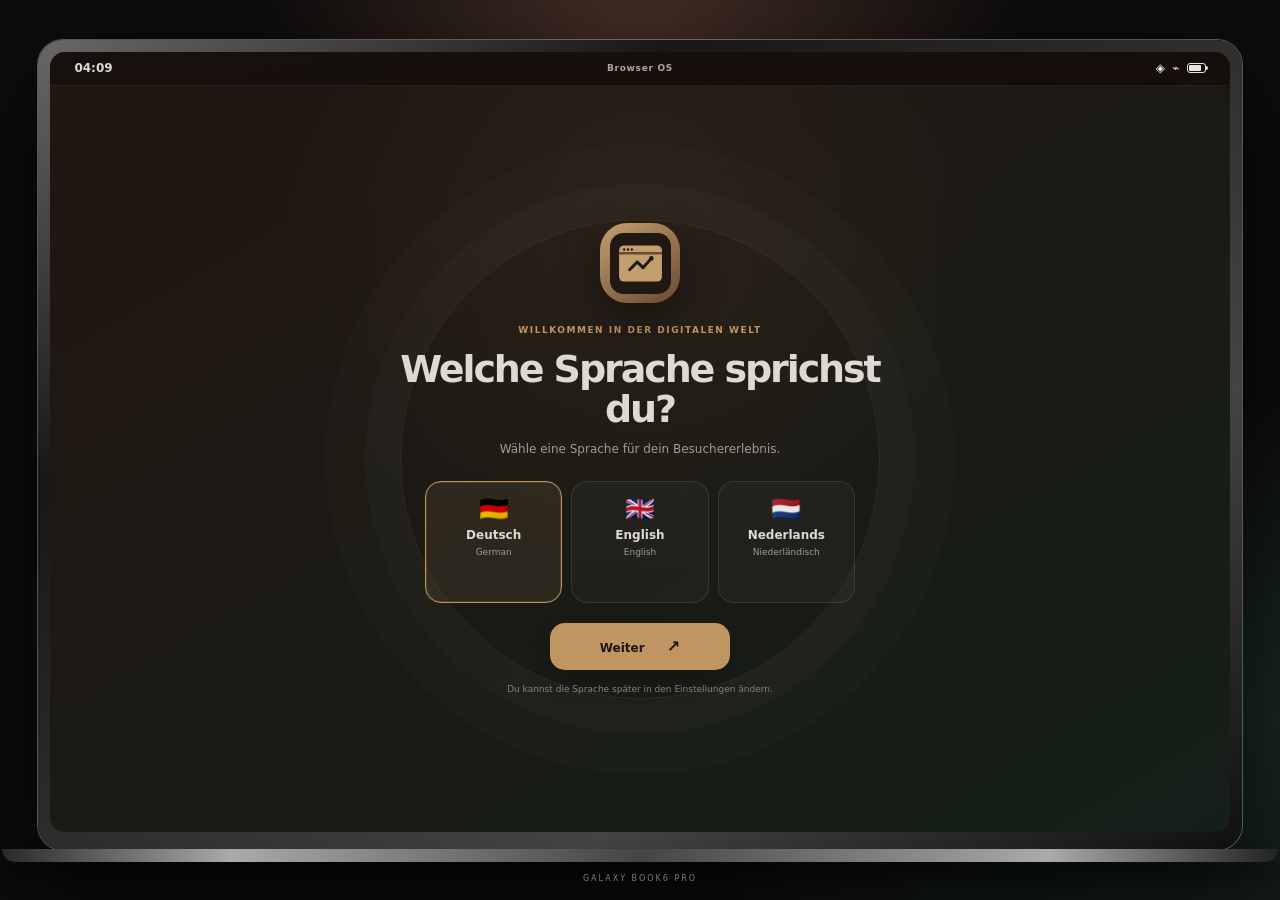
==== commit fb21dbc0: "Refresh standalone template bundle" ====
--- a/standalone/schleim-os-standalone.html
+++ b/standalone/schleim-os-standalone.html
@@ -536,7 +536,7 @@
   const HOME_APP_IDS = ['about','slimestore','social','projects','studio','website','shop','images','camera','contact','legal','settings'];
   // The old static your website provider gallery URLs are no longer bundled. Keep the app usable
   // and offer the live public gallery below instead of referencing an undefined constant.
-  const your website provider_GALLERY_IMAGES = [];
+  const DEMO_WEBSITE_GALLERY_IMAGES = [];
   const PROJECT_CHILD_IDS = ['voiceassistant','parentsettings','schildi','chatgpt','scratch','schleimcloud','iptv','tech'];
   const CONTACT_CHILD_IDS = ['whatsapp','email','google'];
   let activeAppId = null;
@@ -545,7 +545,7 @@
   let selectedLegalDocument = 'imprint';
 
   const $ = (s, root=document) => root.querySelector(s);
-  const $ = (s, root=document) => [...root.querySelectorAll(s)];
+  const $$ = (s, root=document) => [...root.querySelectorAll(s)];
   const saved = (key, fallback) => {
     try { const value = localStorage.getItem('ssos-' + key); return value === null ? fallback : JSON.parse(value); }
     catch { return fallback; }
@@ -613,20 +613,20 @@
     $('#homeScreen .home-topline h2').innerHTML=copy.home;$('#openSearch span:nth-child(2)').textContent=copy.search;$('.gesture-hint').textContent=copy.hint;$('#controlPanel .panel-heading h2').textContent=copy.control;$('#showAllApps').innerHTML=copy.all+' <span>→</span>';$('.section-heading span').textContent=copy.discover;
     $('#searchInput').placeholder=lang==='de'?'Was suchst du?':lang==='en'?'What are you looking for?':'Waar ben je naar op zoek?';
     const cp=$('#controlPanel'); const labels=lang==='de'?['WLAN','Bluetooth','Ruhemodus','Töne','Mobile Daten','Autom. Drehen','Taschenlampe']:lang==='en'?['Wi-Fi','Bluetooth','Do not disturb','Sounds','Mobile data','Auto-rotate','Flashlight']:['Wifi','Bluetooth','Niet storen','Geluid','Mobiele gegevens','Automatisch draaien','Zaklamp'];
-    $('[data-toggle]',cp).forEach((b,i)=>{const label=$('b',b);if(label)label.textContent=labels[i]||label.textContent;});
+    $$('[data-toggle]',cp).forEach((b,i)=>{const label=$('b',b);if(label)label.textContent=labels[i]||label.textContent;});
     const controlLabels=lang==='de'?['Displayhelligkeit','Glas-Effekt','Medienlautstärke','Hintergrund','Wähle deinen Look']:lang==='en'?['Screen brightness','Glass effect','Media volume','Wallpaper','Choose your look']:['Schermhelderheid','Glaseffect','Mediavolume','Achtergrond','Kies je stijl'];
-    $('.slider-card b').forEach((el,i)=>{if(controlLabels[i])el.textContent=controlLabels[i];});$('.wallpaper-title b').textContent=controlLabels[3];$('.wallpaper-title small').textContent=controlLabels[4];
+    $$('.slider-card b').forEach((el,i)=>{if(controlLabels[i])el.textContent=controlLabels[i];});$('.wallpaper-title b').textContent=controlLabels[3];$('.wallpaper-title small').textContent=controlLabels[4];
 
     const desktop={
       de:{explore:'ENTDECKEN',quick:'SCHNELLZUGRIFF',home:'Startseite',about:'Über mich',projects:'Projekte',social:'Social Media',shop:'Demo Shop',store:'Browser Store',studio:'Creator Studio',website:'Demo-Website',images:'Bilder',legal:'Rechtliches',contact:'Kontakt',settings:'Einstellungen',digital:'Digitale Welt',profile:'Creator-Profil',view:'Profil ansehen',featured:'PROJEKT IM SPOTLIGHT',exploreProject:'Entdecken',connect:'KONTAKT'},
       en:{explore:'EXPLORE',quick:'QUICK ACCESS',home:'Home',about:'About',projects:'Projects',social:'Social media',shop:'Demo shop',store:'Browser Store',studio:'Creator Studio',website:'Demo website',images:'Images',legal:'Legal',contact:'Contact',settings:'Settings',digital:'Digital world',profile:'Creator profile',view:'View profile',featured:'FEATURED PROJECT',exploreProject:'Explore',connect:'CONNECT'},
       nl:{explore:'ONTDEKKEN',quick:'SNELLE TOEGANG',home:'Startpagina',about:'Over mij',projects:'Projecten',social:'Sociale media',shop:'Demo-winkel',store:'Browser Store',studio:'Creator Studio',website:'Demo-Website',images:'Afbeeldingen',legal:'Juridisch',contact:'Contact',settings:'Instellingen',digital:'Digitale wereld',profile:'Creatorprofiel',view:'Bekijk profiel',featured:'UITGELICHT PROJECT',exploreProject:'Ontdekken',connect:'CONTACT'}
     }[lang];
-    const side=$('.desktop-sidebar'); if(side){const labels=$('.desktop-sidebar-label',side);if(labels[0])labels[0].textContent=desktop.explore;if(labels[1])labels[1].textContent=desktop.quick;const btns=$('button span',side);[desktop.home,desktop.about,desktop.projects,desktop.social,desktop.shop,desktop.store,desktop.studio,desktop.website,desktop.images,desktop.legal,desktop.contact,desktop.settings].forEach((v,i)=>{if(btns[i])btns[i].textContent=v;});}
-    const info=$('.desktop-info-card');if(info.length){const profile=info[0];const eyebrow=$('.eyebrow',profile);if(eyebrow)eyebrow.textContent=desktop.profile.toUpperCase();const btn=$('button',profile);if(btn)btn.textContent=desktop.view+' ↗';const second=info[1];if(second){const e=$('.eyebrow',second);if(e)e.textContent=desktop.featured;const b=$('button',second);if(b)b.textContent=desktop.exploreProject+' ↗';}const third=info[2];if(third){const e=$('.eyebrow',third);if(e)e.textContent=desktop.connect;const b=$('button',third);if(b)b.textContent='✉️ '+desktop.contact+' the Creator Studio ↗';}}
-    const topDate=$('#introScreen .intro-footer span:first-child');if(topDate)topDate.textContent=detectedDevice==='desktop'?'GALAXY BOOK6 PRO':detectedDevice==='tablet'?'GALAXY TAB S12 ULTRA':'DEMO DEVICE';
+    const side=$('.desktop-sidebar'); if(side){const labels=$$('.desktop-sidebar-label',side);if(labels[0])labels[0].textContent=desktop.explore;if(labels[1])labels[1].textContent=desktop.quick;const btns=$$('button span',side);[desktop.home,desktop.about,desktop.projects,desktop.social,desktop.shop,desktop.store,desktop.studio,desktop.website,desktop.images,desktop.legal,desktop.contact,desktop.settings].forEach((v,i)=>{if(btns[i])btns[i].textContent=v;});}
+    const info=$$('.desktop-info-card');if(info.length){const profile=info[0];const eyebrow=$('.eyebrow',profile);if(eyebrow)eyebrow.textContent=desktop.profile.toUpperCase();const btn=$('button',profile);if(btn)btn.textContent=desktop.view+' ↗';const second=info[1];if(second){const e=$('.eyebrow',second);if(e)e.textContent=desktop.featured;const b=$('button',second);if(b)b.textContent=desktop.exploreProject+' ↗';}const third=info[2];if(third){const e=$('.eyebrow',third);if(e)e.textContent=desktop.connect;const b=$('button',third);if(b)b.textContent='✉️ '+desktop.contact+' the Creator Studio ↗';}}
+    const topDate=$('#introScreen .intro-footer span:first-child');if(topDate)topDate.textContent=detectedDevice==='desktop'?'GALAXY BOOK6 PRO':detectedDevice==='tablet'?'GALAXY TAB S12 ULTRA':'GALAXY S24 EDITION';
     const foot=$('.control-footnote');if(foot)foot.textContent=lang==='de'?'Die Schnellschalter und Regler bilden die One-UI-Optik nach. Eine Browser-Webapp kann die echten Funk-, Taschenlampen- oder Medienlautstärke-Funktionen des Galaxy S24 nicht systemweit steuern.':lang==='en'?'The quick toggles and sliders reproduce the One UI look. A browser app cannot control the Galaxy device’s actual radios, flashlight or system media volume.':'De snelle schakelaars en schuifregelaars bootsen de One UI-stijl na. Een browserapp kan de echte radiofuncties, zaklamp of systeemmediavolume van het Galaxy-apparaat niet bedienen.';
-    const actions=$('.panel-actions button');const actionLabels=lang==='de'?['Darstellung wechseln','Bewegung reduzieren','Bildschirm sperren']:lang==='en'?['Switch appearance','Reduce motion','Lock screen']:['Weergave wisselen','Beweging verminderen','Scherm vergrendelen'];actions.forEach((b,i)=>{const span=$('span',b);if(span&&actionLabels[i])span.textContent=actionLabels[i];});
+    const actions=$$('.panel-actions button');const actionLabels=lang==='de'?['Darstellung wechseln','Bewegung reduzieren','Bildschirm sperren']:lang==='en'?['Switch appearance','Reduce motion','Lock screen']:['Weergave wisselen','Beweging verminderen','Scherm vergrendelen'];actions.forEach((b,i)=>{const span=$('span',b);if(span&&actionLabels[i])span.textContent=actionLabels[i];});
     const lockCaption=$('#lockScreen .lock-bottom p');if(lockCaption)lockCaption.textContent=lang==='de'?'Zum Entsperren antippen':lang==='en'?'Tap to unlock':'Tik om te ontgrendelen';
     const footBrand=$('#introScreen .intro-footer span:last-child');if(footBrand)footBrand.textContent='BUILT WITH 💠';
     const homeHero=$('#heroStudio .hero-bottom span:first-child');if(homeHero)homeHero.textContent=lang==='de'?'Schön, dass du hier bist.':lang==='en'?'Glad you are here.':'Fijn dat je hier bent.';
@@ -641,7 +641,7 @@
   function chooseLanguage(lang){
     if(!LANGUAGES[lang])return;
     selectedLanguage=lang;
-    $('[data-language-choice]').forEach(b=>b.classList.toggle('selected',b.dataset.languageChoice===lang));
+    $$('[data-language-choice]').forEach(b=>b.classList.toggle('selected',b.dataset.languageChoice===lang));
     const prompt={
       de:{eyebrow:'WILLKOMMEN IN DER DIGITALEN WELT',title:'Welche Sprache sprichst du?',copy:'Wähle eine Sprache für dein Besuchererlebnis.',foot:'Du kannst die Sprache später in den Einstellungen ändern.',next:'Weiter'},
       en:{eyebrow:'WELCOME TO THE DIGITAL WORLD',title:'Which language do you speak?',copy:'Choose a language for your visitor experience.',foot:'You can change the language later in Settings.',next:'Continue'},
@@ -671,7 +671,7 @@
   const projectOpen = (id,icon,title,desc) => `<button class="project-open" type="button" data-app="${id}"><span class="project-icon">${icon}</span><span><b>${title}</b><small>${desc}</small></span><strong>↗</strong></button>`;
   const feedCard = (title,copy,tags='') => `<article class="feed-card"><div class="feed-top"><span class="feed-avatar">💠</span><span><b>Demo Creator</b><small>Öffentlicher Social-Media-Beitrag</small></span></div><h4>${title}</h4><p>${copy}</p>${tags?`<small class="feed-tags">${tags}</small>`:''}</article>`;
 
-  const your website provider_FOOTER = `<div class="notice">© 2026 Demo project. Alle Rechte vorbehalten. Die zugehörigen AGB, Datenschutzinformationen und das Impressum sind auch auf der Original-Webseite abrufbar.</div>`;
+  const DEMO_WEBSITE_FOOTER = `<div class="notice">© 2026 Demo project. Alle Rechte vorbehalten. Die zugehörigen AGB, Datenschutzinformationen und das Impressum sind auch auf der Original-Webseite abrufbar.</div>`;
 
   function renderHome(){
     const featured = HOME_APP_IDS;
@@ -679,7 +679,7 @@
       <div class="visitor-welcome"><b>Eine Idee. Viele Möglichkeiten. Eine digitale Welt.</b><p>Stöbere durch die Apps, entdecke aktuelle Inhalte und finde die passenden Kontakt- und Projektbereiche.</p></div>
       ${section('Entdecke die Bereiche')}<div class="website-pages">${featured.map(id=>{const a=APPS.find(x=>x.id===id);return `<button type="button" data-app="${id}"><span>${a.icon}</span><b>${localizedAppName(a.id)}</b><small>${localizedAppHint(a)}</small></button>`;}).join('')}</div>
       ${section('Im Spotlight')}<div class="project-list">${projectOpen('projects','🧩','Projektwelt','Alle Projekte und Technikbereiche an einem Ort')}${projectOpen('images','🖼️','Bildergalerie','Öffentliche Bilder der Demo-Website entdecken')}${projectOpen('social','📸','Social-Media-Feed','Öffentliche Beiträge entdecken')}</div>
-      ${section('Kontakt')}<div class="project-list">${internalAppButton('contact','Alle Kontaktwege und Möglichkeiten ansehen')}</div>${your website provider_FOOTER}`;
+      ${section('Kontakt')}<div class="project-list">${internalAppButton('contact','Alle Kontaktwege und Möglichkeiten ansehen')}</div>${DEMO_WEBSITE_FOOTER}`;
   }
 
   function renderAbout(){return `${appHero('ABOUT THE CREATOR','Demo Creator.','A sample profile area for your own introduction, interests and projects.','👤')}
@@ -786,7 +786,7 @@
     ${section('Explore the demo')}<div class="website-pages">${[['about','👤','Profile','Demo profile'],['social','📸','Social media','Demo channels'],['projects','🧩','Projects','Sample projects'],['shop','🛍️','Demo shop','Example shop'],['websiteinfo','ℹ️','About this website','Features'],['fanapp','📱','Demo app','App information']].map(([id,icon,title,desc])=>`<button type="button" data-app="${id}"><span>${icon}</span><b>${title}</b><small>${desc}</small></button>`).join('')}</div>
     ${section('External website')}${embedPanel('site','Your website',URLS.home,'Website preview')}
     ${section('Contact and feedback')}<div class="link-list">${linkCard('✉️','Email','your-email@example.com',URLS.email)}${linkCard('🌐','Website','YOUR_WEBSITE_URL',URLS.home)}</div>
-    ${section('Legal information')}<div class="link-list">${internalAppButton('legal','Imprint · Privacy · Terms')}</div>${your website provider_FOOTER}`; }
+    ${section('Legal information')}<div class="link-list">${internalAppButton('legal','Imprint · Privacy · Terms')}</div>${DEMO_WEBSITE_FOOTER}`; }
 
   function renderShop(){
     const target=URLS.shop;
@@ -946,7 +946,7 @@
 
   function showToast(message){els.toast.textContent=message;els.toast.classList.add('show');clearTimeout(toastTimer);toastTimer=setTimeout(()=>els.toast.classList.remove('show'),2200);}
   function enterOS(){els.intro.classList.add('hidden');els.home.classList.remove('hidden');}
-  const your website provider_FRAME_PAGES={
+  const DEMO_WEBSITE_FRAME_PAGES={
     about:{url:URLS.about,title:'Über mich'},projects:{url:URLS.projects,title:'Meine Projekte'},
     websiteinfo:{url:URLS.website,title:'Über unsere Webseite'},fanapp:{url:URLS.fanapp,title:'Unsere App'}
   };
@@ -978,8 +978,8 @@
       }
       els.appContent.innerHTML=(id==='legal'||id==='slimestore')?rendered:localize(rendered);
     }
-    $('[data-set-language]',els.appContent).forEach(b=>b.classList.toggle('selected',b.dataset.setLanguage===currentLanguage()));
-    const source=your website provider_FRAME_PAGES[id];
+    $$('[data-set-language]',els.appContent).forEach(b=>b.classList.toggle('selected',b.dataset.setLanguage===currentLanguage()));
+    const source=DEMO_WEBSITE_FRAME_PAGES[id];
     if(source){
       els.appContent.insertAdjacentHTML('beforeend',`<h3 class="content-heading">Interaktive Originalansicht</h3><div class="embed-shell" id="pageEmbed"><div class="embed-placeholder"><span>🌐</span><b>${esc(source.title)} – Originalseite</b><small>Die vollständige your website provider-Seite wird erst nach deiner Auswahl geladen. So bleiben externe Inhalte zunächst deaktiviert.</small><button class="app-button" type="button" data-load-frame="${id}">Originalseite hier anzeigen</button></div></div>`);
     }
@@ -1000,13 +1000,13 @@
     document.documentElement.style.setProperty('--screen-brightness',String(state.brightness/100));
     document.documentElement.style.setProperty('--glass',state.glass+'%');document.documentElement.style.setProperty('--glass-blur',(state.glass/5)+'px');
     document.body.classList.toggle('reduce-motion',state.reduceMotion);
-    $('.wall-choice').forEach(b=>b.classList.toggle('selected',b.dataset.wall===state.wallpaper));
+    $$('.wall-choice').forEach(b=>b.classList.toggle('selected',b.dataset.wall===state.wallpaper));
     const fields=[['brightnessSlider','brightnessOutput',state.brightness],['glassSlider','glassOutput',state.glass],['volumeSlider','volumeOutput',state.volume]];
     fields.forEach(([input,output,value])=>{const el=$('#'+input),out=$('#'+output);if(el)el.value=value;if(out)out.textContent=value+'%';});
   }
   function syncControl(){
     applySettings();
-    $('[data-toggle]').forEach(b=>{const key=b.dataset.toggle,on=!!state[key];b.classList.toggle('active',on);const small=$('small',b);if(small)small.textContent=currentLanguage()==='de'?(on?'Ein':'Aus'):currentLanguage()==='en'?(on?'On':'Off'):(on?'Aan':'Uit');});
+    $$('[data-toggle]').forEach(b=>{const key=b.dataset.toggle,on=!!state[key];b.classList.toggle('active',on);const small=$('small',b);if(small)small.textContent=currentLanguage()==='de'?(on?'Ein':'Aus'):currentLanguage()==='en'?(on?'On':'Off'):(on?'Aan':'Uit');});
   }
   function renderSearch(query){
     const q=query.trim().toLocaleLowerCase(currentLanguage());
@@ -1061,12 +1061,12 @@
   }
   function deviceLabel(type){return type==='desktop'?'Demo laptop':type==='tablet'?'Demo tablet':'Demo smartphone';}
   function deviceHint(type){return type==='desktop'?'Desktop workspace · laptop layout':type==='tablet'?'Tablet interface · wide touch layout':'Smartphone interface · mobile layout';}
-  function renderDevicePreviewButtons(){ $('[data-preview-device]').forEach(b=>b.classList.toggle('active',b.dataset.previewDevice===deviceOverride)); }
-  function updateDevice(){detectedDevice=detectDevice();document.body.dataset.device=detectedDevice;$('#deviceDetectedLabel').textContent=deviceLabel(detectedDevice);$('#deviceDetectedHint').textContent=deviceHint(detectedDevice);$('#deviceModelLabel').textContent=detectedDevice==='desktop'?'GALAXY BOOK6 PRO':detectedDevice==='tablet'?'GALAXY TAB S12 ULTRA':'DEMO DEVICE';renderDevicePreviewButtons();}
+  function renderDevicePreviewButtons(){ $$('[data-preview-device]').forEach(b=>b.classList.toggle('active',b.dataset.previewDevice===deviceOverride)); }
+  function updateDevice(){detectedDevice=detectDevice();document.body.dataset.device=detectedDevice;$('#deviceDetectedLabel').textContent=deviceLabel(detectedDevice);$('#deviceDetectedHint').textContent=deviceHint(detectedDevice);$('#deviceModelLabel').textContent=detectedDevice==='desktop'?'GALAXY BOOK6 PRO':detectedDevice==='tablet'?'GALAXY TAB S12 ULTRA':'GALAXY S24';renderDevicePreviewButtons();}
   window.addEventListener('resize',()=>{if(deviceOverride==='auto')updateDevice();});
-  $('[data-preview-device]').forEach(b=>b.addEventListener('click',()=>{deviceOverride=b.dataset.previewDevice;persist('deviceOverride',deviceOverride);updateDevice();}));
-
-  $('[data-language-choice]').forEach(b=>b.addEventListener('click',()=>chooseLanguage(b.dataset.languageChoice)));
+  $$('[data-preview-device]').forEach(b=>b.addEventListener('click',()=>{deviceOverride=b.dataset.previewDevice;persist('deviceOverride',deviceOverride);updateDevice();}));
+
+  $$('[data-language-choice]').forEach(b=>b.addEventListener('click',()=>chooseLanguage(b.dataset.languageChoice)));
   $('#confirmLanguage').addEventListener('click',confirmLanguage);
   function initializeLanguage(){
     if(LANGUAGES[state.language]){
@@ -1150,7 +1150,7 @@
     if((e.ctrlKey||e.metaKey)&&e.key.toLowerCase()==='l'){e.preventDefault();els.lock.classList.remove('hidden');}
   });
   document.addEventListener('click',e=>{
-    if(e.target.closest('[data-expand-legal]')){$('.legal-section').forEach(d=>d.open=true);}
+    if(e.target.closest('[data-expand-legal]')){$$('.legal-section').forEach(d=>d.open=true);}
     if(e.target.closest('#resetSettings'))resetSettings();
   });
   document.addEventListener('change',e=>{
@@ -1183,11 +1183,11 @@
   applySettings();updateClock();setInterval(updateClock,15000);
 })();
 </script>
-  <script data-source="scripts/personalization.js">(() => {
+<script data-source="scripts/personalization.js">(() => {
   'use strict';
   const KEY = 'ssos-personalization-v1';
   const $ = (selector, root = document) => root.querySelector(selector);
-  const $ = (selector, root = document) => [...root.querySelectorAll(selector)];
+  const $$ = (selector, root = document) => [...root.querySelectorAll(selector)];
   const LANG = () => document.body.dataset.language || 'de';
   const DICT = {
     de: {
@@ -1530,7 +1530,7 @@
   }
   function renderHomeTiles() {
     const grid=$('#homeAppGrid');if(!grid)return;
-    $('.ssos-store-tile,.ssos-custom-tile',grid).forEach(el=>el.remove());
+    $$('.ssos-store-tile,.ssos-custom-tile',grid).forEach(el=>el.remove());
     config.apps.forEach(app=>{
       const tile=document.createElement('button');tile.type='button';tile.className='app-icon ssos-custom-tile';
       tile.dataset.ssosCustomApp=app.id;tile.title=app.name;
@@ -1635,7 +1635,7 @@
     const searchBox=$('#ssosStoreSearchResults');if(searchBox)searchBox.hidden=!q;
     root.hidden=!!q;
     set('ssosStoreSearchList',matches.map(storeCard).join('')||'<p class="body-copy">'+esc(st('noResults'))+'</p>');
-    $('#ssosStoreCategories [data-ssos-store-category]').forEach(button=>button.classList.toggle('selected',button.dataset.ssosStoreCategory===category));
+    $$('#ssosStoreCategories [data-ssos-store-category]').forEach(button=>button.classList.toggle('selected',button.dataset.ssosStoreCategory===category));
   }
   function renderStore(){
     if(!hasStoreAccess()){
